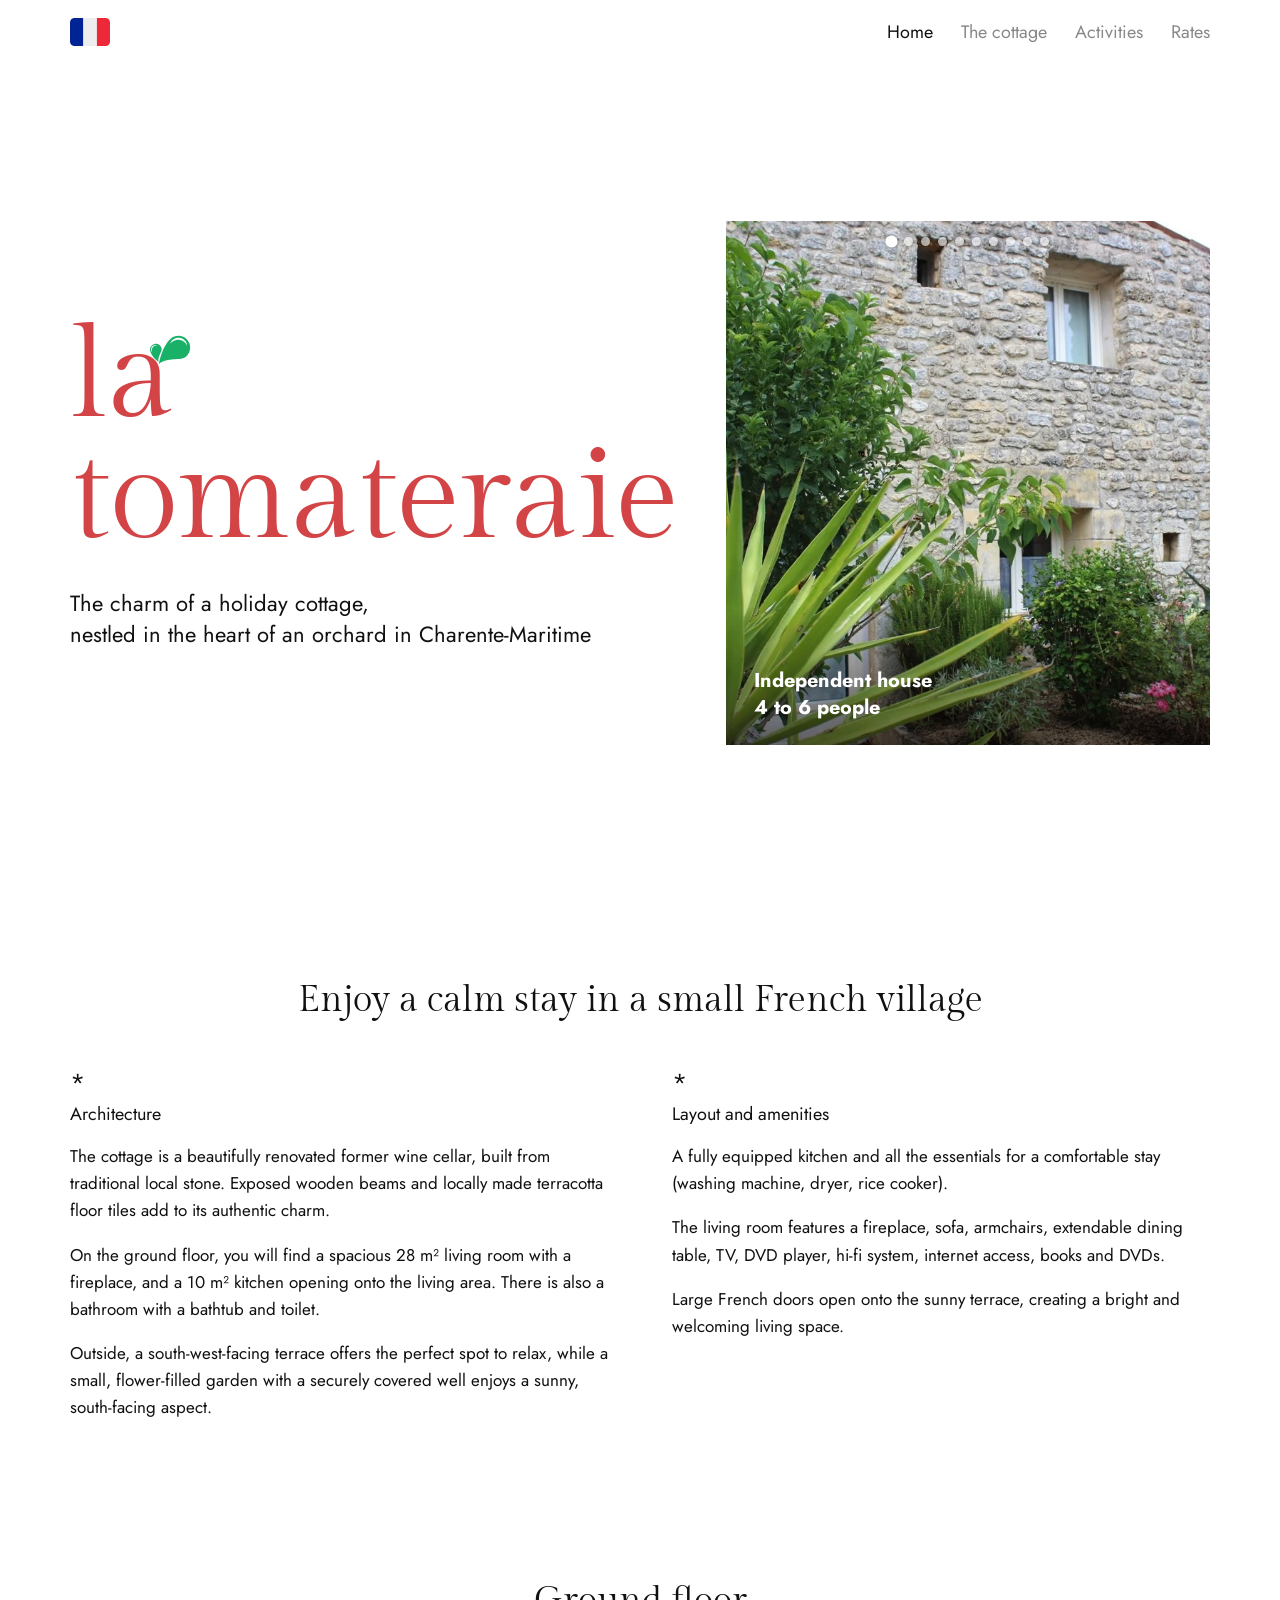
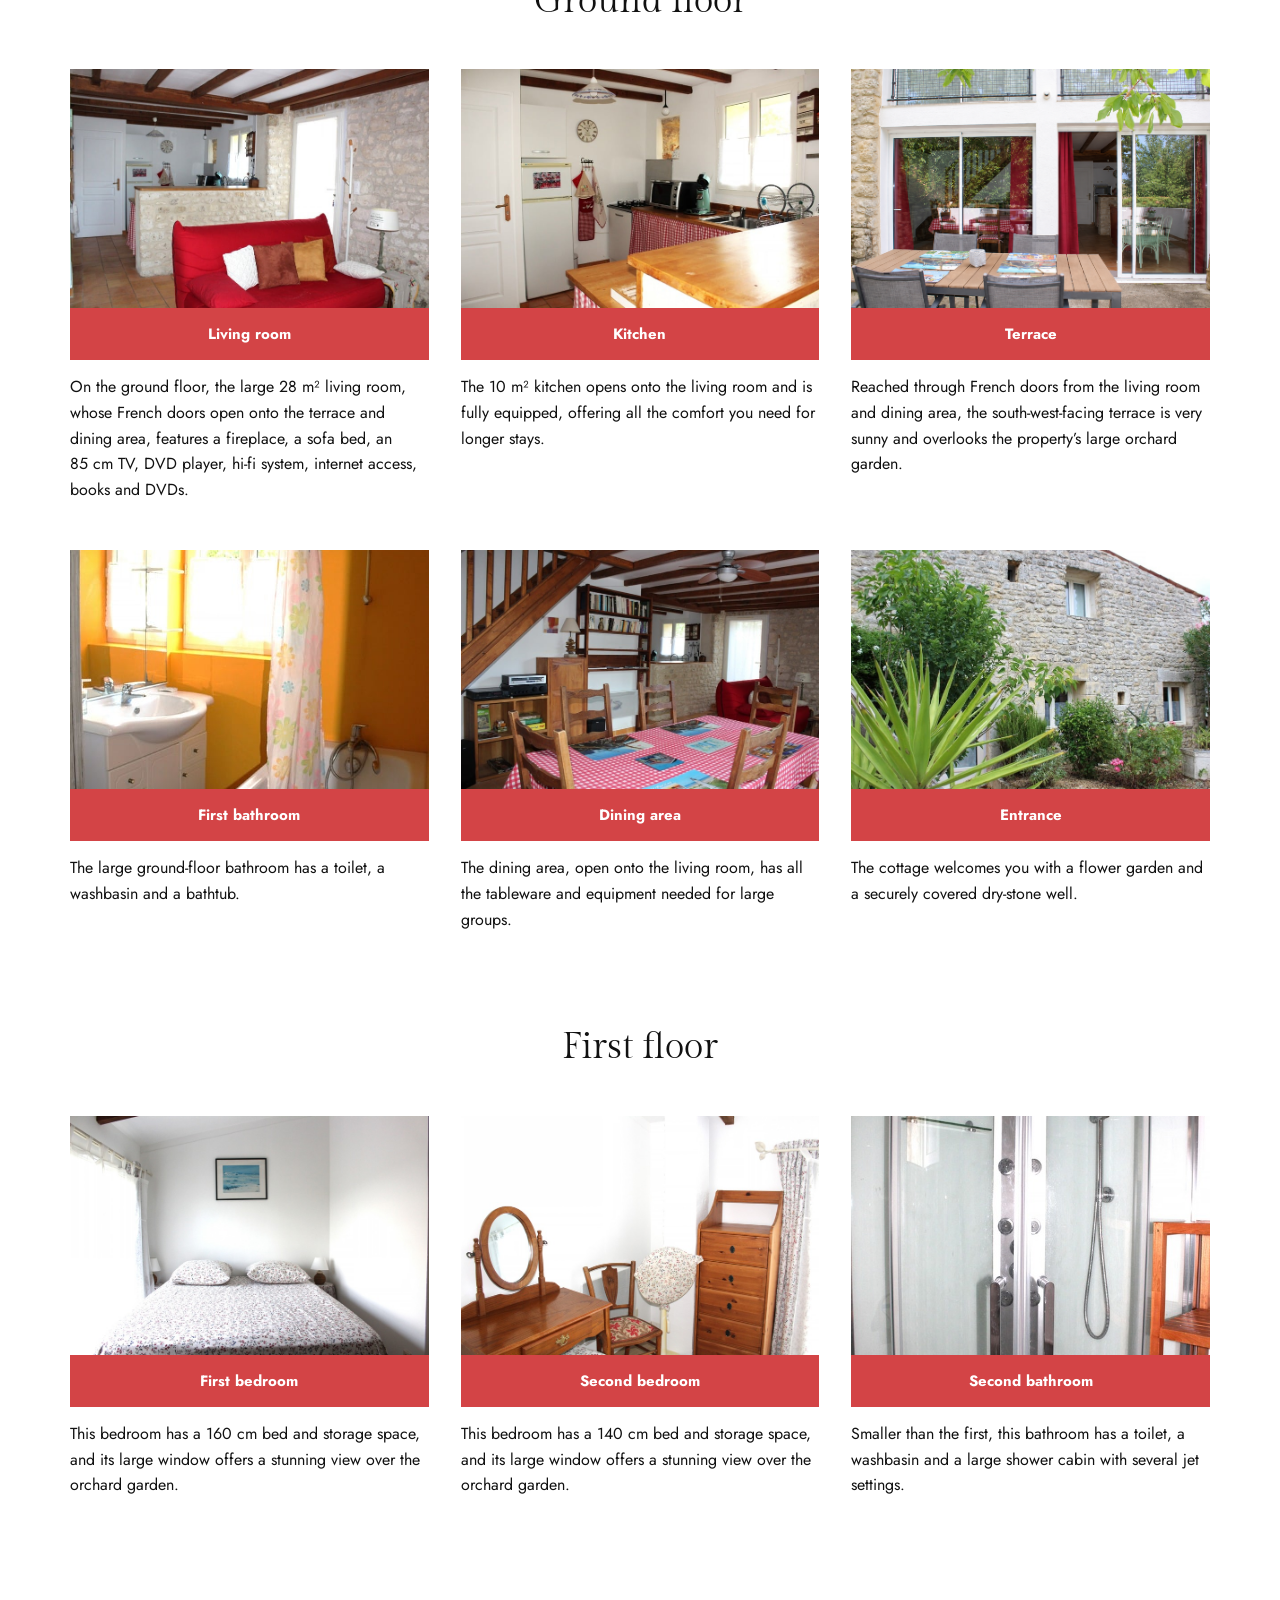
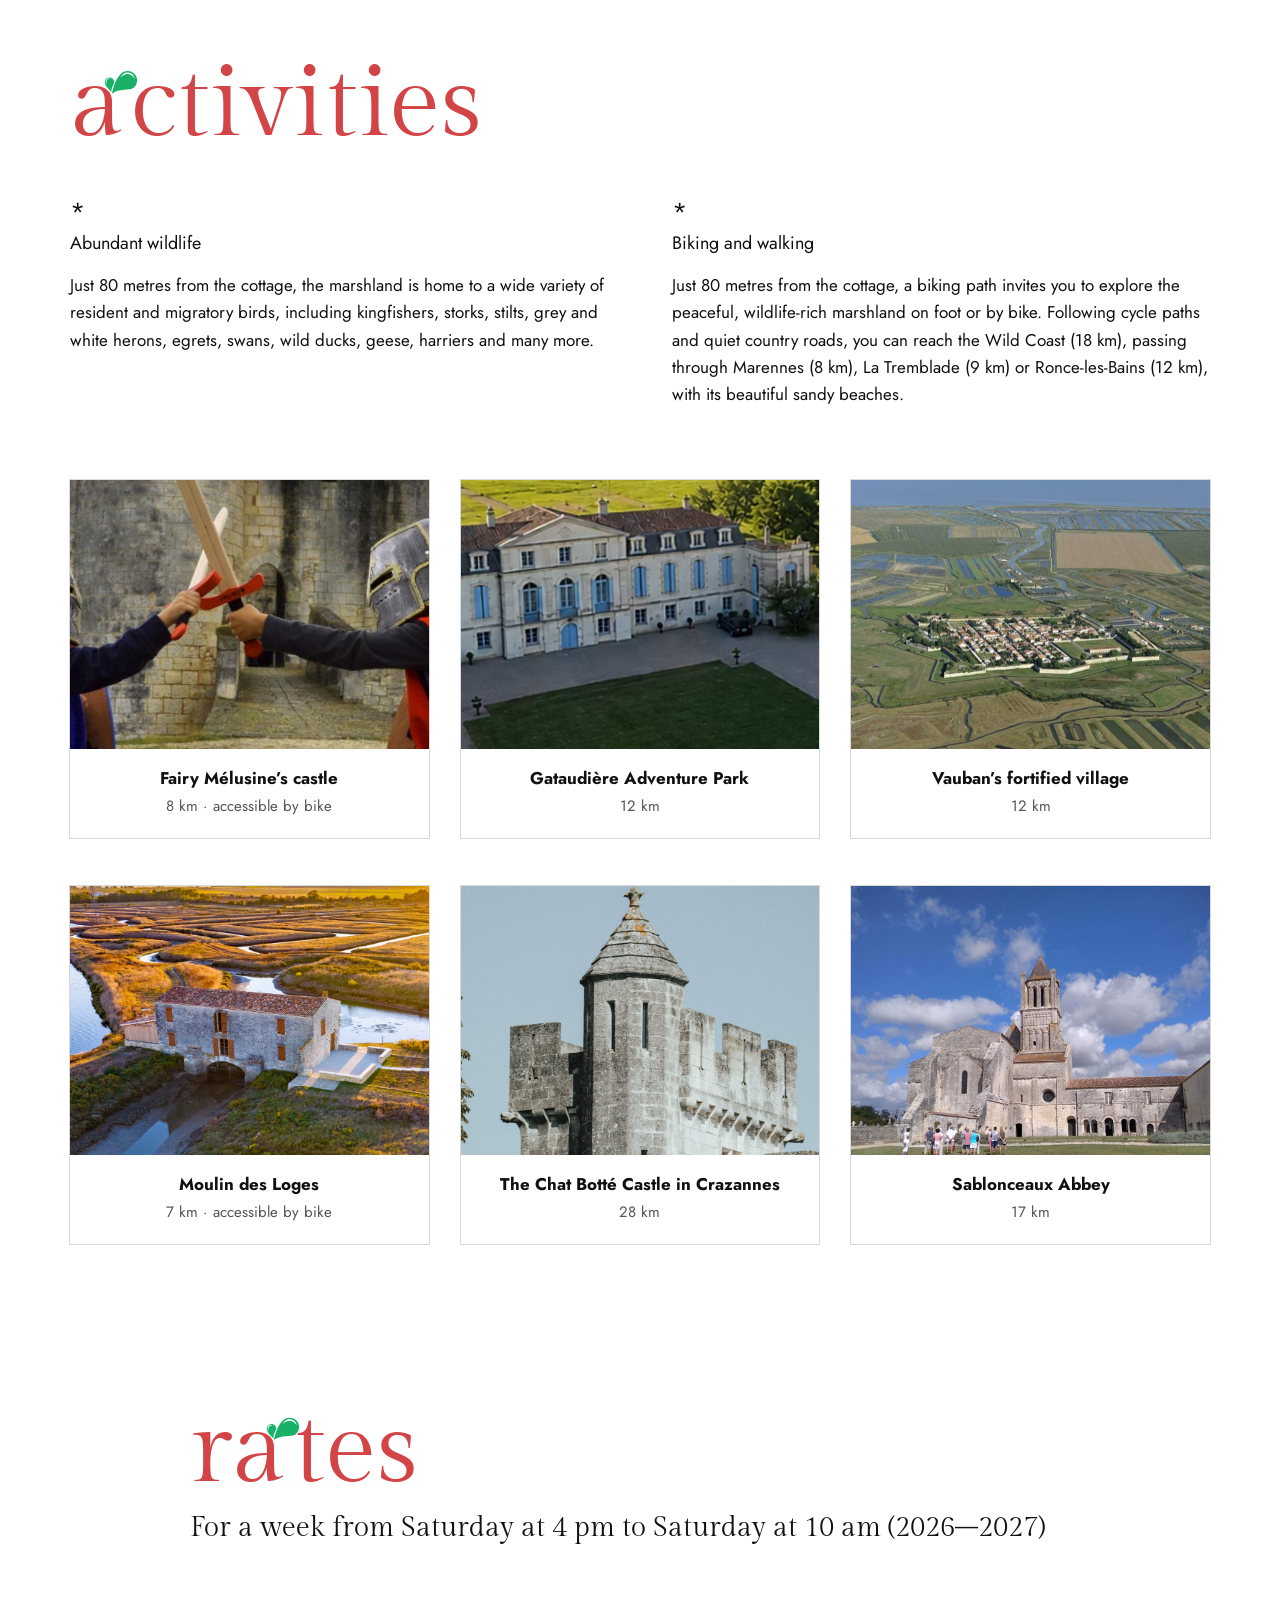
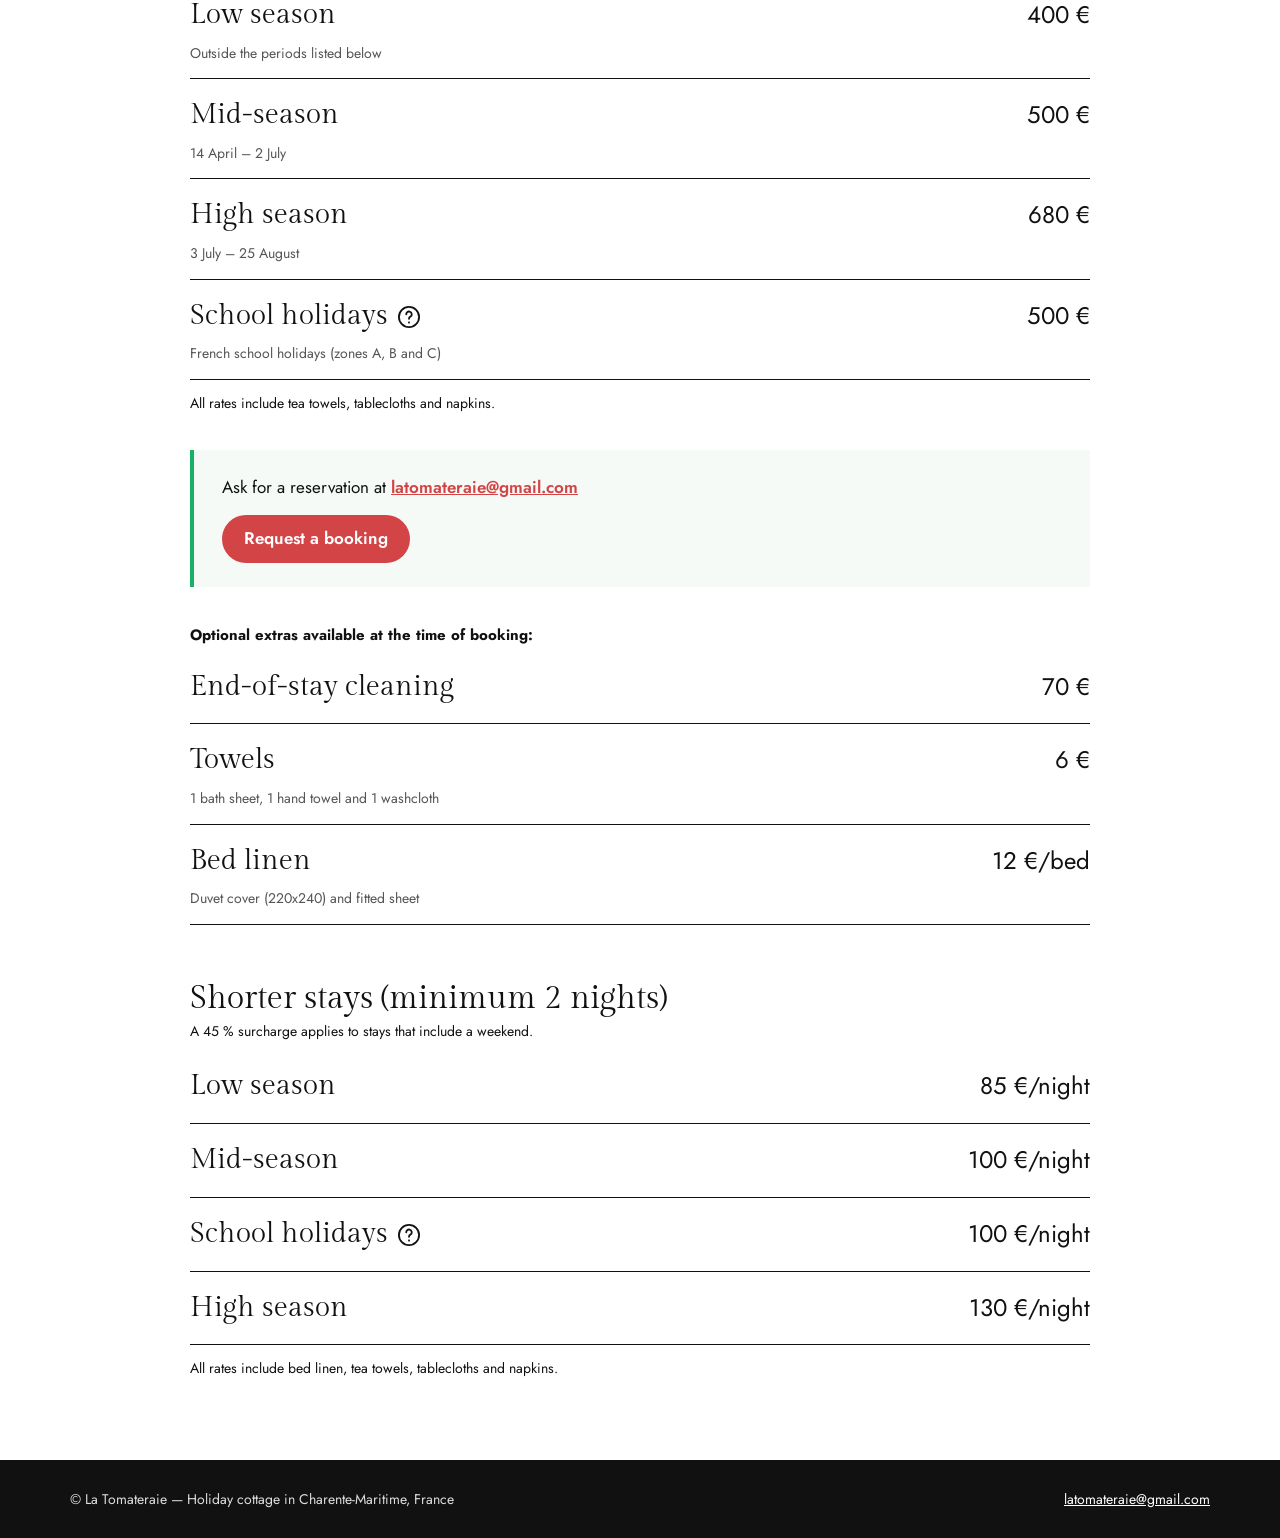
==== en/index.html @ 52722471 "first commit" ====
<!DOCTYPE html>
<html lang="en">
<head>
  <meta charset="utf-8">
  <meta name="viewport" content="width=device-width, initial-scale=1">
  <title>La Tomateraie — Holiday cottage in an orchard, Charente-Maritime</title>
  <meta name="description" content="La Tomateraie: an independent holiday cottage for 4 to 6 people, a renovated stone wine cellar in the heart of an orchard in Charente-Maritime, France.">
  <meta property="og:title" content="La Tomateraie — Holiday cottage in Charente-Maritime">
  <meta property="og:description" content="The charm of a holiday cottage, nestled in the heart of an orchard in Charente-Maritime. Independent house, 4 to 6 people.">
  <meta property="og:image" content="../assets/img/terrasse.png">
  <link rel="alternate" hreflang="fr" href="../index.html">
  <link rel="alternate" hreflang="en" href="index.html">
  <link rel="icon" href="../assets/img/logo-feuilles.svg" type="image/svg+xml">
  <link rel="preload" href="../assets/img/logo-feuilles.svg" as="image">
  <link rel="stylesheet" href="../assets/css/style.css">
</head>
<body>

<header class="entete" id="entete">
  <div class="conteneur">
    <a class="langue" href="../index.html" hreflang="fr" lang="fr" title="Version française">
      <img src="../assets/img/drapeau-fr.svg" alt="Français">
    </a>
    <nav class="nav" aria-label="Main navigation">
      <a href="#home" class="actif">Home</a>
      <a href="#cottage">The cottage</a>
      <a href="#activities">Activities</a>
      <a href="#rates">Rates</a>
    </nav>
  </div>
</header>

<main>
  <!-- ========== Home ========== -->
  <div class="conteneur heros" id="home">
    <div>
      <h1 class="logo">
        <span>l<span class="a-tomate">a<img class="feuilles" src="../assets/img/logo-feuilles.svg" alt=""></span></span>
        <span>tomateraie</span>
      </h1>
      <p class="accroche">The charm of a holiday cottage,<br>nestled in the heart of an orchard in Charente-Maritime</p>
    </div>
    <div class="heros-media diaporama" data-diaporama data-delai="3000" data-libelle="Photo" tabindex="0" role="region" aria-roledescription="carousel" aria-label="Slideshow of the cottage">
        <figure class="slide active"><img src="../assets/img/diaporama/01-facade.jpg" alt="The local-stone façade and its flower garden" width="720" height="780"></figure>
        <figure class="slide"><img src="../assets/img/diaporama/02-jardin.jpg" alt="Garden seating facing the orchard" width="720" height="780"></figure>
        <figure class="slide"><img src="../assets/img/diaporama/03-terrasse.png" alt="The terrace and its large French doors" width="720" height="780" loading="lazy"></figure>
        <figure class="slide"><img src="../assets/img/diaporama/04-salle-a-manger.jpg" alt="The dining room and wooden staircase" width="720" height="780" loading="lazy"></figure>
        <figure class="slide"><img src="../assets/img/diaporama/05-salon.jpg" alt="The living room with its red sofa, open onto the kitchen" width="720" height="780" loading="lazy"></figure>
        <figure class="slide"><img src="../assets/img/diaporama/06-cuisine.jpg" alt="View from the kitchen over the living room and garden" width="720" height="780" loading="lazy"></figure>
        <figure class="slide"><img src="../assets/img/diaporama/07-chambre-lit.jpg" alt="A bedroom with a double bed" width="720" height="780" loading="lazy"></figure>
        <figure class="slide"><img src="../assets/img/diaporama/08-chambre-coiffeuse.jpg" alt="A bedroom with an antique dressing table" width="720" height="780" loading="lazy"></figure>
        <figure class="slide"><img src="../assets/img/diaporama/09-douche.jpg" alt="The first-floor shower" width="720" height="780" loading="lazy"></figure>
        <figure class="slide"><img src="../assets/img/diaporama/10-salle-de-bain.jpg" alt="The bathroom with bathtub" width="720" height="780" loading="lazy"></figure>
      <button class="diapo-prec" type="button" aria-label="Previous photo">‹</button>
      <button class="diapo-suiv" type="button" aria-label="Next photo">›</button>
      <div class="diapo-points"></div>
      <p class="legende">Independent house<br>4 to 6 people</p>
    </div>
  </div>

  <!-- ========== Introduction ========== -->
  <section id="cottage">
    <div class="conteneur">
      <h2 class="titre-section">Enjoy a calm stay in a small French village</h2>
      <div class="presentation">
        <article>
          <h3>Architecture</h3>
          <p>The cottage is a beautifully renovated former wine cellar, built from traditional local stone. Exposed wooden beams and locally made terracotta floor tiles add to its authentic charm.</p>
          <p>On the ground floor, you will find a spacious 28&nbsp;m² living room with a fireplace, and a 10&nbsp;m² kitchen opening onto the living area. There is also a bathroom with a bathtub and toilet.</p>
          <p>Outside, a south-west-facing terrace offers the perfect spot to relax, while a small, flower-filled garden with a securely covered well enjoys a sunny, south-facing aspect.</p>
        </article>
        <article>
          <h3>Layout and amenities</h3>
          <p>A fully equipped kitchen and all the essentials for a comfortable stay (washing machine, dryer, rice cooker).</p>
          <p>The living room features a fireplace, sofa, armchairs, extendable dining table, TV, DVD player, hi-fi system, internet access, books and DVDs.</p>
          <p>Large French doors open onto the sunny terrace, creating a bright and welcoming living space.</p>
        </article>
      </div>
    </div>
  </section>

  <!-- ========== Rooms ========== -->
  <section id="rooms">
    <div class="conteneur">
      <div class="etage">
        <h2 class="titre-section">Ground floor</h2>
        <div class="grille">
          <article class="piece">
            <figure>
              <div class="photo"><img src="../assets/img/sejour.jpg" alt="The living room with a red sofa and fireplace" loading="lazy" width="799" height="538"></div>
              <figcaption>Living room</figcaption>
            </figure>
            <p>On the ground floor, the large 28&nbsp;m² living room, whose French doors open onto the terrace and dining area, features a fireplace, a sofa bed, an 85&nbsp;cm TV, DVD player, hi-fi system, internet access, books and DVDs.</p>
          </article>
          <article class="piece">
            <figure>
              <div class="photo"><img src="../assets/img/cuisine.jpg" alt="The fully equipped kitchen" loading="lazy" width="800" height="533"></div>
              <figcaption>Kitchen</figcaption>
            </figure>
            <p>The 10&nbsp;m² kitchen opens onto the living room and is fully equipped, offering all the comfort you need for longer stays.</p>
          </article>
          <article class="piece">
            <figure>
              <div class="photo"><img src="../assets/img/terrasse.png" alt="The sunny terrace with table and chairs" loading="lazy" width="799" height="535"></div>
              <figcaption>Terrace</figcaption>
            </figure>
            <p>Reached through French doors from the living room and dining area, the south-west-facing terrace is very sunny and overlooks the property’s large orchard garden.</p>
          </article>
          <article class="piece">
            <figure>
              <div class="photo"><img src="../assets/img/salle-de-bain-1.jpg" alt="The ground-floor bathroom" loading="lazy" width="533" height="800"></div>
              <figcaption>First bathroom</figcaption>
            </figure>
            <p>The large ground-floor bathroom has a toilet, a washbasin and a bathtub.</p>
          </article>
          <article class="piece">
            <figure>
              <div class="photo"><img src="../assets/img/espace-repas.jpg" alt="The dining area with a large table" loading="lazy" width="800" height="533"></div>
              <figcaption>Dining area</figcaption>
            </figure>
            <p>The dining area, open onto the living room, has all the tableware and equipment needed for large groups.</p>
          </article>
          <article class="piece">
            <figure>
              <div class="photo"><img src="../assets/img/entree.jpg" alt="The stone entrance of the cottage with a flower garden" loading="lazy" width="799" height="555"></div>
              <figcaption>Entrance</figcaption>
            </figure>
            <p>The cottage welcomes you with a flower garden and a securely covered dry-stone well.</p>
          </article>
        </div>
      </div>

      <div class="etage">
        <h2 class="titre-section">First floor</h2>
        <div class="grille">
          <article class="piece">
            <figure>
              <div class="photo"><img src="../assets/img/chambre-1.jpg" alt="The first bedroom with a double bed" loading="lazy" width="800" height="533"></div>
              <figcaption>First bedroom</figcaption>
            </figure>
            <p>This bedroom has a 160&nbsp;cm bed and storage space, and its large window offers a stunning view over the orchard garden.</p>
          </article>
          <article class="piece">
            <figure>
              <div class="photo"><img src="../assets/img/chambre-2.jpg" alt="The second bedroom with wooden furniture" loading="lazy" width="800" height="533"></div>
              <figcaption>Second bedroom</figcaption>
            </figure>
            <p>This bedroom has a 140&nbsp;cm bed and storage space, and its large window offers a stunning view over the orchard garden.</p>
          </article>
          <article class="piece">
            <figure>
              <div class="photo"><img src="../assets/img/salle-de-bain-2.jpg" alt="The first-floor shower room" loading="lazy" width="533" height="800"></div>
              <figcaption>Second bathroom</figcaption>
            </figure>
            <p>Smaller than the first, this bathroom has a toilet, a washbasin and a large shower cabin with several jet settings.</p>
          </article>
        </div>
      </div>
    </div>
  </section>

  <!-- ========== Activities ========== -->
  <section class="activites" id="activities">
    <div class="conteneur">
      <h2 class="grand-titre"><span class="a-tomate">a<img class="feuilles" src="../assets/img/logo-feuilles.svg" alt=""></span>ctivities</h2>
      <div class="presentation">
        <article>
          <h3>Abundant wildlife</h3>
          <p>Just 80 metres from the cottage, the marshland is home to a wide variety of resident and migratory birds, including kingfishers, storks, stilts, grey and white herons, egrets, swans, wild ducks, geese, harriers and many more.</p>
        </article>
        <article>
          <h3>Biking and walking</h3>
          <p>Just 80 metres from the cottage, a biking path invites you to explore the peaceful, wildlife-rich marshland on foot or by bike. Following cycle paths and quiet country roads, you can reach the Wild Coast (18&nbsp;km), passing through Marennes (8&nbsp;km), La Tremblade (9&nbsp;km) or Ronce-les-Bains (12&nbsp;km), with its beautiful sandy beaches.</p>
        </article>
      </div>
      <div class="grille cartes-activites">
        <a class="activite" href="https://www.chateausaintjeandangle.fr/" target="_blank" rel="noopener">
          <div class="photo"><img src="../assets/img/activites/melusine.jpg" alt="" loading="lazy"></div>
          <span class="activite-nom">Fairy Mélusine’s castle</span>
          <span class="activite-distance">8&nbsp;km · accessible by bike<span class="visually-hidden"> (opens in a new tab)</span></span>
        </a>
        <a class="activite" href="https://www.gataudiere.com/" target="_blank" rel="noopener">
          <div class="photo"><img src="../assets/img/activites/gataudiere.jpg" alt="" loading="lazy"></div>
          <span class="activite-nom">Gataudière Adventure Park</span>
          <span class="activite-distance">12&nbsp;km<span class="visually-hidden"> (opens in a new tab)</span></span>
        </a>
        <a class="activite" href="https://www.brouage.fr/" target="_blank" rel="noopener">
          <div class="photo"><img src="../assets/img/activites/brouage.jpg" alt="" loading="lazy"></div>
          <span class="activite-nom">Vauban’s fortified village</span>
          <span class="activite-distance">12&nbsp;km<span class="visually-hidden"> (opens in a new tab)</span></span>
        </a>
        <a class="activite" href="https://www.moulin-des-loges.com/" target="_blank" rel="noopener">
          <div class="photo"><img src="../assets/img/activites/moulin-des-loges.jpg" alt="" loading="lazy"></div>
          <span class="activite-nom">Moulin des Loges</span>
          <span class="activite-distance">7&nbsp;km · accessible by bike<span class="visually-hidden"> (opens in a new tab)</span></span>
        </a>
        <a class="activite" href="https://chateaucrazannes.fr/" target="_blank" rel="noopener">
          <div class="photo"><img src="../assets/img/activites/crazannes.jpg" alt="" loading="lazy"></div>
          <span class="activite-nom">The Chat Botté Castle in Crazannes</span>
          <span class="activite-distance">28&nbsp;km<span class="visually-hidden"> (opens in a new tab)</span></span>
        </a>
        <a class="activite" href="https://sablonceaux.chemin-neuf.fr/" target="_blank" rel="noopener">
          <div class="photo"><img src="../assets/img/activites/sablonceaux.jpg" alt="" loading="lazy"></div>
          <span class="activite-nom">Sablonceaux Abbey</span>
          <span class="activite-distance">17&nbsp;km<span class="visually-hidden"> (opens in a new tab)</span></span>
        </a>
      </div>
    </div>
  </section>

  <!-- ========== Rates ========== -->
  <section class="tarifs" id="rates">
    <div class="conteneur">
      <h2>r<span class="a-tomate">a<img class="feuilles" src="../assets/img/logo-feuilles.svg" alt=""></span>tes</h2>

      <div class="bloc-tarifs">
        <p class="sous-titre">For a week from Saturday at 4 pm to Saturday at 10 am (2026–2027)</p>
        <ul class="liste-prix">
          <li><span class="nom">Low season</span><span class="prix">400 €</span><span class="detail">Outside the periods listed below</span></li>
          <li><span class="nom">Mid-season</span><span class="prix">500 €</span><span class="detail">14 April – 2 July</span></li>
          <li><span class="nom">High season</span><span class="prix">680 €</span><span class="detail">3 July – 25 August</span></li>
          <li>
            <span class="nom">School holidays<a class="info" href="https://www.service-public.gouv.fr/particuliers/vosdroits/F31952" target="_blank" rel="noopener" title="French school holiday calendar" aria-label="French school holiday calendar"><svg viewBox="0 0 24 24" aria-hidden="true"><path d="M12 0a12 12 0 1 0 12 12A12 12 0 0 0 12 0Zm0 22a10 10 0 1 1 10-10 10 10 0 0 1-10 10Z"/><path d="M12.717 5.063A4 4 0 0 0 8 9a1 1 0 0 0 2 0 2 2 0 0 1 2.371-1.967 2.024 2.024 0 0 1 1.6 1.595 2 2 0 0 1-1 2.125A3.644 3.644 0 0 0 11 14a.965.965 0 0 0 1 .957 1.039 1.039 0 0 0 1-1.044 1.646 1.646 0 0 1 .93-1.408 4 4 0 0 0-1.213-7.442Z"/><path d="M12.02 17h-.01a1.005 1.005 0 1 0 .01 0Z"/></svg></a></span>
            <span class="prix">500 €</span><span class="detail">French school holidays (zones A, B and C)</span>
          </li>
        </ul>
        <p class="note">All rates include tea towels, tablecloths and napkins.</p>
      </div>

      <div class="reservation">
        <p>Ask for a reservation at <a href="mailto:latomateraie@gmail.com">latomateraie@gmail.com</a></p>
        <a class="bouton" href="mailto:latomateraie@gmail.com?subject=Booking%20request%20-%20La%20Tomateraie">Request a booking</a>
      </div>

      <div class="bloc-tarifs">
        <h4>Optional extras available at the time of booking:</h4>
        <ul class="liste-prix">
          <li><span class="nom">End-of-stay cleaning</span><span class="prix">70 €</span></li>
          <li><span class="nom">Towels</span><span class="prix">6 €</span><span class="detail">1 bath sheet, 1 hand towel and 1 washcloth</span></li>
          <li><span class="nom">Bed linen</span><span class="prix">12 €/bed</span><span class="detail">Duvet cover (220x240) and fitted sheet</span></li>
        </ul>
      </div>

      <div class="bloc-tarifs">
        <h3>Shorter stays (minimum 2 nights)</h3>
        <p class="intro">A 45&nbsp;% surcharge applies to stays that include a weekend.</p>
        <ul class="liste-prix">
          <li><span class="nom">Low season</span><span class="prix">85 €/night</span></li>
          <li><span class="nom">Mid-season</span><span class="prix">100 €/night</span></li>
          <li>
            <span class="nom">School holidays<a class="info" href="https://www.service-public.gouv.fr/particuliers/vosdroits/F31952" target="_blank" rel="noopener" title="French school holiday calendar" aria-label="French school holiday calendar"><svg viewBox="0 0 24 24" aria-hidden="true"><path d="M12 0a12 12 0 1 0 12 12A12 12 0 0 0 12 0Zm0 22a10 10 0 1 1 10-10 10 10 0 0 1-10 10Z"/><path d="M12.717 5.063A4 4 0 0 0 8 9a1 1 0 0 0 2 0 2 2 0 0 1 2.371-1.967 2.024 2.024 0 0 1 1.6 1.595 2 2 0 0 1-1 2.125A3.644 3.644 0 0 0 11 14a.965.965 0 0 0 1 .957 1.039 1.039 0 0 0 1-1.044 1.646 1.646 0 0 1 .93-1.408 4 4 0 0 0-1.213-7.442Z"/><path d="M12.02 17h-.01a1.005 1.005 0 1 0 .01 0Z"/></svg></a></span>
            <span class="prix">100 €/night</span>
          </li>
          <li><span class="nom">High season</span><span class="prix">130 €/night</span></li>
        </ul>
        <p class="note">All rates include bed linen, tea towels, tablecloths and napkins.</p>
      </div>
    </div>
  </section>
</main>

<footer class="pied">
  <div class="conteneur">
    <span>© La Tomateraie — Holiday cottage in Charente-Maritime, France</span>
    <a href="mailto:latomateraie@gmail.com">latomateraie@gmail.com</a>
  </div>
</footer>

<script src="../assets/js/site.js"></script>
</body>
</html>
---- assets/css/style.css ----
/* La Tomateraie — feuille de style */

/* ---------- Polices (intégrées ici pour être prêtes en même temps que la feuille de style) ---------- */
@font-face {
  font-family: "Gilda Display";
  src: url("[data-uri]") format("woff2");
  font-weight: 400; font-style: normal; font-display: block;
}
@font-face {
  font-family: "Jost";
  src: url("[data-uri]") format("woff2");
  font-weight: 100 900; font-style: normal; font-display: block;
}
/* Polices de secours ajustées aux mêmes dimensions : si la police du site
   arrive après le premier affichage, le texte ne bouge (presque) pas. */
@font-face {
  font-family: "Gilda Secours";
  src: local("Georgia");
  size-adjust: 100.69%; ascent-override: 88.39%; descent-override: 28.8%; line-gap-override: 0%;
}
@font-face {
  font-family: "Jost Secours";
  src: local("Arial"), local("Helvetica"), local("Liberation Sans");
  size-adjust: 95.83%; ascent-override: 111.66%; descent-override: 39.65%; line-gap-override: 0%;
}

:root {
  --rouge: #d34446;
  --rouge-fonce: #b8383a;
  --vert: #19b168;
  --texte: #111;
  --texte-doux: #555;
  --fond: #fff;
  --ligne: #d9d9d9;
  --serif: "Gilda Display", "Gilda Secours", Georgia, serif;
  --sans: "Jost", "Jost Secours", Arial, sans-serif;
  --largeur: 1140px;
}

*, *::before, *::after { box-sizing: border-box; }
html { scroll-behavior: smooth; scroll-padding-top: 70px; }
body {
  margin: 0;
  font-family: var(--sans);
  font-size: 17px;
  line-height: 1.6;
  color: var(--texte);
  background: var(--fond);
  -webkit-font-smoothing: antialiased;
}
img, video { max-width: 100%; display: block; }
a { color: inherit; }
h1, h2, h3 { font-family: var(--serif); font-weight: 400; margin: 0; line-height: 1.1; }

.conteneur { width: min(var(--largeur), 100% - 32px); margin-inline: auto; }

/* ---------- En-tête ---------- */
.entete {
  position: sticky; top: 0; z-index: 10;
  background: rgba(255,255,255,.92);
  backdrop-filter: blur(8px);
  border-bottom: 1px solid transparent;
  transition: border-color .2s;
}
.entete.defile { border-color: var(--ligne); }
.entete .conteneur {
  display: flex; align-items: center; justify-content: space-between;
  height: 64px;
}
.langue img { width: 40px; height: auto; border-radius: 3px; }
.nav { display: flex; gap: 28px; }
.nav a {
  text-decoration: none; font-size: 18px; color: #888;
  transition: color .2s;
}
.nav a:hover, .nav a.actif { color: var(--texte); }

/* ---------- Héros ---------- */
.heros {
  display: grid;
  grid-template-columns: 1fr 1fr;
  align-items: center;
  gap: 48px;
  min-height: calc(100vh - 64px);
  padding-block: 40px;
}
.logo {
  font-size: clamp(64px, 10vw, 132px);
  color: var(--rouge);
  letter-spacing: -.01em;
  line-height: .95;
}
.logo > span { display: block; width: fit-content; }
/* Le « a » devient une tomate : deux feuilles (une grande, une petite) posées dessus */
.a-tomate { position: relative; }
.a-tomate .feuilles {
  position: absolute; left: .33em; top: .23em;
  width: .36em; height: auto; max-width: none;
  pointer-events: none;
}
.accroche { font-size: clamp(18px, 1.8vw, 22px); margin: 28px 0 0; line-height: 1.4; }
.heros-media {
  position: relative; overflow: hidden;
  aspect-ratio: 12 / 13; max-height: 78vh; width: 100%;
  background: #eee;
}

/* Diaporama : fondu enchaîné + léger zoom lent */
.diaporama { outline: none; }
.diaporama .slide {
  position: absolute; inset: 0; margin: 0;
  opacity: 0; visibility: hidden;
  transition: opacity 1.2s ease, visibility 0s linear 1.2s;
}
.diaporama .slide.active {
  opacity: 1; visibility: visible;
  transition: opacity 1.2s ease, visibility 0s;
}
.diaporama .slide img {
  width: 100%; height: 100%; object-fit: cover;
  transform: scale(1);
  transition: transform 7s ease-out;
}
.diaporama .slide.active img { transform: scale(1.06); }

.diapo-prec, .diapo-suiv {
  position: absolute; top: 50%; z-index: 2;
  width: 44px; height: 44px; margin-top: -22px;
  border: 0; border-radius: 50%;
  background: rgba(255,255,255,.85); color: var(--texte);
  font-size: 22px; line-height: 1; cursor: pointer;
  opacity: 0; transition: opacity .25s, background .2s;
}
.diapo-prec { left: 14px; }
.diapo-suiv { right: 14px; }
.diaporama:hover .diapo-prec, .diaporama:hover .diapo-suiv,
.diapo-prec:focus-visible, .diapo-suiv:focus-visible { opacity: 1; }
.diapo-prec:hover, .diapo-suiv:hover { background: #fff; }
@media (hover: none) { .diapo-prec, .diapo-suiv { opacity: .8; } }

.diapo-points {
  position: absolute; top: 16px; left: 0; right: 0; z-index: 2;
  display: flex; justify-content: center; gap: 8px;
}
.diapo-points button {
  width: 9px; height: 9px; padding: 0; border: 0; border-radius: 50%;
  background: rgba(255,255,255,.6); cursor: pointer;
  box-shadow: 0 0 3px rgba(0,0,0,.35);
  transition: background .2s, transform .2s;
}
.diapo-points button[aria-current="true"] { background: #fff; transform: scale(1.35); }

.heros-media .legende {
  z-index: 1; margin: 0; pointer-events: none;
  position: absolute; left: 0; right: 0; bottom: 0;
  padding: 60px 28px 24px;
  color: #fff; font-weight: 700; font-size: 20px; line-height: 1.35;
  background: linear-gradient(transparent, rgba(0,0,0,.55));
}

/* ---------- Sections ---------- */
section { padding-block: 80px; }
.titre-section {
  text-align: center;
  font-size: clamp(26px, 3vw, 36px);
  margin-bottom: 48px;
}

.presentation { display: grid; grid-template-columns: 1fr 1fr; gap: 64px; }
.presentation h3 {
  font-family: var(--sans); font-size: 18px; font-weight: 400;
  margin-bottom: 18px;
}
.presentation h3::before { content: "*"; display: block; font-size: 26px; margin-bottom: 8px; }
.presentation p { margin: 0; }
.presentation p + p { margin-top: 1em; }

/* Cartes des pièces */
.etage + .etage { margin-top: 96px; }
.grille {
  display: grid;
  grid-template-columns: repeat(3, 1fr);
  gap: 48px 32px;
}
.piece figure { margin: 0; }
.piece .photo { aspect-ratio: 3 / 2; overflow: hidden; background: #eee; }
.piece img {
  width: 100%; height: 100%; object-fit: cover;
  transition: transform .5s ease;
}
.piece:hover img { transform: scale(1.04); }
.piece figcaption {
  background: var(--rouge); color: #fff;
  text-align: center; font-weight: 700; font-size: 15px;
  padding: 14px 10px;
}
.piece p { margin: 14px 0 0; font-size: 16px; }

/* ---------- Activités ---------- */
.activites .grand-titre { margin-bottom: 48px; }
.cartes-activites { margin-top: 72px; }
.activite {
  display: flex; flex-direction: column;
  text-decoration: none; color: inherit;
  background: #fff;
  box-shadow: 0 1px 0 var(--ligne), 0 0 0 1px var(--ligne);
  transition: box-shadow .25s, transform .25s;
}
.activite .photo { aspect-ratio: 4 / 3; overflow: hidden; background: #eee; }
.activite img { width: 100%; height: 100%; object-fit: cover; transition: transform .5s ease; }
.activite-nom {
  padding: 18px 20px 4px; text-align: center;
  font-weight: 700; font-size: 17px; line-height: 1.35;
}
.activite-distance { padding: 0 20px 20px; text-align: center; font-size: 15px; color: var(--texte-doux); }
.activite:hover, .activite:focus-visible {
  box-shadow: 0 10px 28px rgba(0,0,0,.12), 0 0 0 1px var(--ligne);
  transform: translateY(-2px); outline: none;
}
.activite:hover img, .activite:focus-visible img { transform: scale(1.04); }
.activite:focus-visible { box-shadow: 0 0 0 3px var(--rouge); }

.visually-hidden {
  position: absolute; width: 1px; height: 1px; padding: 0; margin: -1px;
  overflow: hidden; clip: rect(0 0 0 0); white-space: nowrap; border: 0;
}

/* ---------- Tarifs ---------- */
.tarifs { background: #fff; }
.tarifs .conteneur { max-width: 900px; }
/* Grand titre rouge (« tarifs », « activités ») avec les feuilles sur le « a » */
.tarifs h2, .grand-titre {
  font-size: clamp(64px, 8vw, 110px);
  color: var(--rouge);
  line-height: .9;
  position: relative; width: fit-content;
}
.tarifs h2 .a-tomate, .grand-titre .a-tomate { margin-right: .07em; }
/* La ligne des dates tient sur une seule ligne : sa taille suit la largeur
   disponible (le texte mesure ~30,5 fois sa taille de police). */
.sous-titre {
  font-family: var(--serif);
  font-size: clamp(16px, calc((100vw - 32px) / 31.5), 28px);
  margin: 10px 0 28px;
}
@media (min-width: 540px) { .sous-titre { white-space: nowrap; } }

.liste-prix { list-style: none; margin: 0; padding: 0; }
.liste-prix li {
  display: grid; grid-template-columns: 1fr auto; align-items: baseline; gap: 4px 24px;
  padding: 14px 0;
  border-bottom: 1px solid var(--texte);
}
.liste-prix .nom { font-family: var(--serif); font-size: clamp(20px, 2.4vw, 28px); }
.liste-prix .prix { font-size: clamp(18px, 2.2vw, 24px); white-space: nowrap; }
.liste-prix .detail { grid-column: 1 / -1; font-size: 14px; color: var(--texte-doux); }
.liste-prix a.info {
  display: inline-flex; vertical-align: middle; margin-left: 10px;
  width: 22px; height: 22px; color: var(--texte);
}
.liste-prix a.info svg { width: 100%; height: 100%; fill: currentColor; }

.note { font-size: 14px; margin: 12px 0 0; }
.reservation {
  margin: 36px 0;
  padding: 24px 28px;
  border-left: 4px solid var(--vert);
  background: #f6faf7;
}
.reservation p { margin: 0; }
.reservation a { color: var(--rouge); font-weight: 600; }
.bouton {
  display: inline-block; margin-top: 14px;
  padding: 10px 22px; border-radius: 999px;
  background: var(--rouge); color: #fff !important; text-decoration: none;
  font-weight: 600 !important;
  transition: background .2s;
}
.bouton:hover { background: var(--rouge-fonce); }

.bloc-tarifs + .bloc-tarifs { margin-top: 56px; }
.bloc-tarifs h3 { font-size: clamp(22px, 2.8vw, 32px); }
.bloc-tarifs > p.intro { font-size: 14px; margin: 4px 0 8px; }
.bloc-tarifs h4 { font-size: 15px; font-weight: 700; margin: 0 0 4px; }

/* ---------- Visionneuse plein écran ---------- */
.agrandissable { cursor: zoom-in; }
.piece img.agrandissable:focus-visible { outline: 3px solid var(--rouge); outline-offset: 3px; }
body.sans-defilement { overflow: hidden; }

.visionneuse {
  width: 100vw; height: 100vh; height: 100dvh;
  max-width: none; max-height: none;
  margin: 0; padding: 0; border: 0;
  background: rgba(10, 10, 10, .94);
  color: #fff;
}
.visionneuse::backdrop { background: rgba(0, 0, 0, .6); }
.visionneuse[open] { display: flex; animation: vis-entree .25s ease; }
@keyframes vis-entree { from { opacity: 0; } }
.visionneuse figure {
  margin: 0; flex: 1;
  display: flex; flex-direction: column; align-items: center; justify-content: center;
  padding: 56px 72px 16px;
  min-height: 0;
}
.visionneuse img {
  max-width: 100%; max-height: calc(100dvh - 120px);
  object-fit: contain;
  box-shadow: 0 10px 40px rgba(0,0,0,.5);
  user-select: none;
}
.visionneuse figcaption {
  display: flex; gap: 16px; align-items: baseline; justify-content: center;
  padding-top: 14px; font-size: 16px;
}
.vis-compteur { color: #aaa; font-size: 14px; }
.vis-fermer, .vis-prec, .vis-suiv {
  position: absolute; border: 0; cursor: pointer;
  background: rgba(255,255,255,.12); color: #fff;
  width: 48px; height: 48px; border-radius: 50%;
  font-size: 28px; line-height: 1;
  transition: background .2s;
}
.vis-fermer:hover, .vis-prec:hover, .vis-suiv:hover,
.vis-fermer:focus-visible, .vis-prec:focus-visible, .vis-suiv:focus-visible { background: rgba(255,255,255,.28); outline: none; }
.vis-fermer { top: 12px; right: 12px; }
.vis-prec, .vis-suiv { top: 50%; margin-top: -24px; }
.vis-prec { left: 12px; }
.vis-suiv { right: 12px; }
@media (max-width: 600px) {
  .visionneuse figure { padding: 64px 8px 12px; }
  .vis-prec, .vis-suiv { top: auto; bottom: 12px; margin: 0; }
  .visionneuse figcaption { padding-bottom: 56px; }
}

/* ---------- Pied de page ---------- */
.pied {
  background: #111; color: #ddd; font-size: 14px;
  padding: 28px 0;
}
.pied .conteneur { display: flex; flex-wrap: wrap; gap: 12px 32px; justify-content: space-between; }
.pied a { color: #fff; }

/* ---------- Responsive ---------- */
@media (max-width: 900px) {
  .heros { grid-template-columns: 1fr; min-height: 0; gap: 32px; }
  .heros-media { aspect-ratio: 4 / 5; max-height: none; }
  .presentation { grid-template-columns: 1fr; gap: 40px; }
  .grille { grid-template-columns: repeat(2, 1fr); gap: 40px 20px; }
}
@media (max-width: 600px) {
  body { font-size: 16px; }
  section { padding-block: 56px; }
  .nav { gap: 18px; }
  .nav a { font-size: 16px; }
  .grille { grid-template-columns: 1fr; }
}
@media (prefers-reduced-motion: reduce) {
  html { scroll-behavior: auto; }
  .piece img, .activite, .activite img, .diaporama .slide, .diaporama .slide img { transition: none; }
  .diaporama .slide.active img { transform: none; }
}
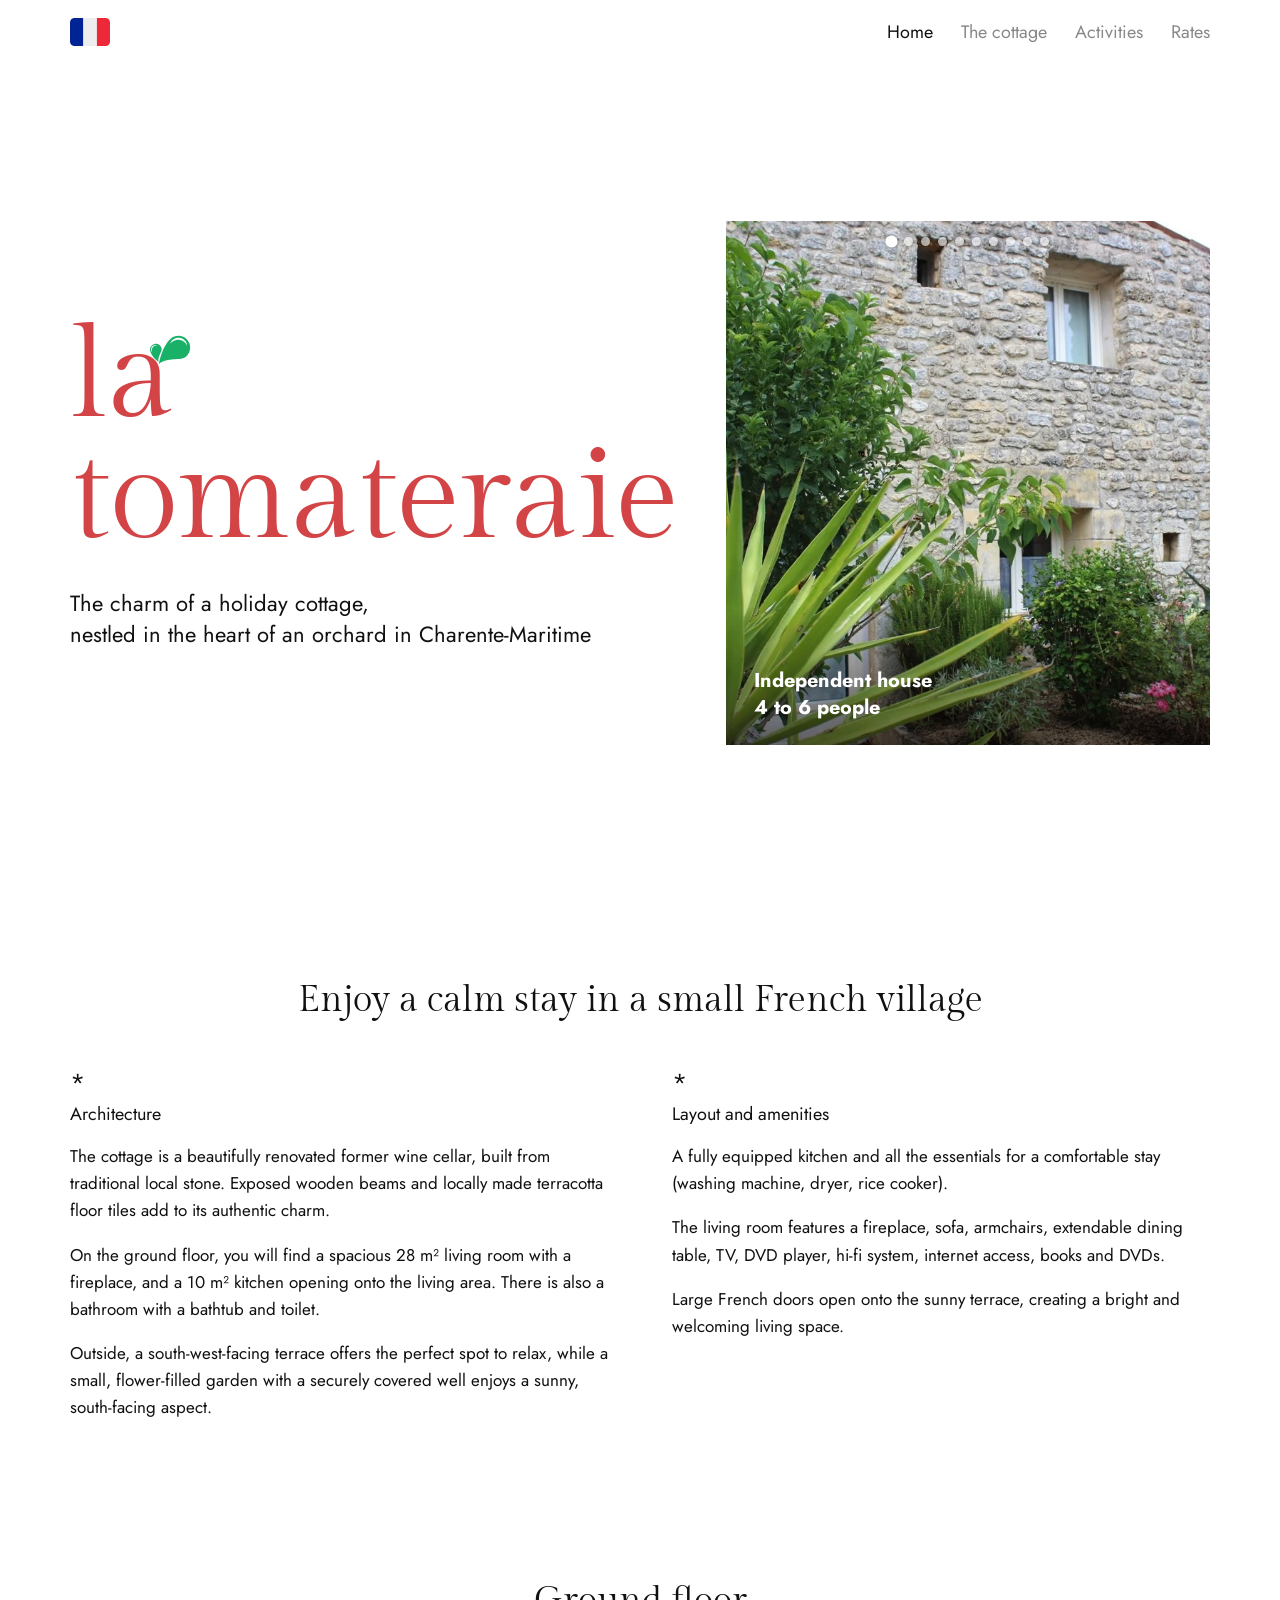
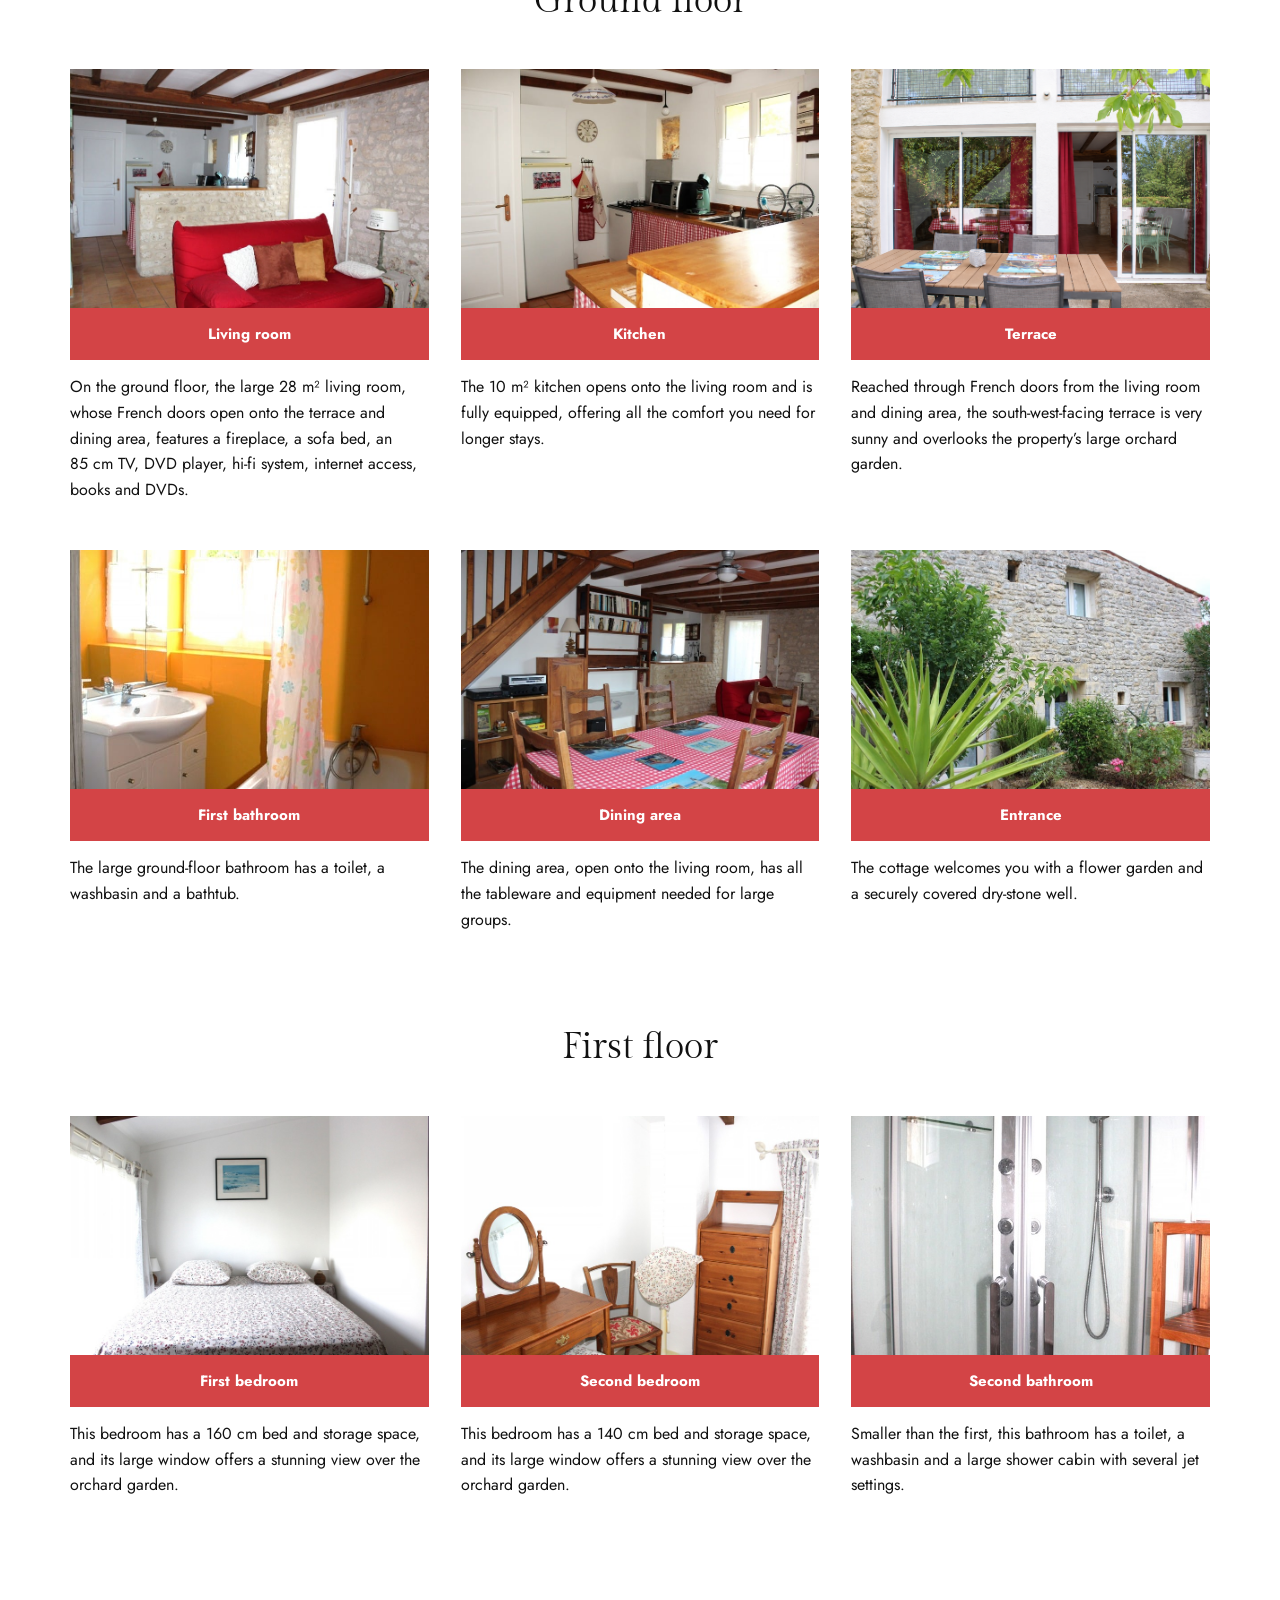
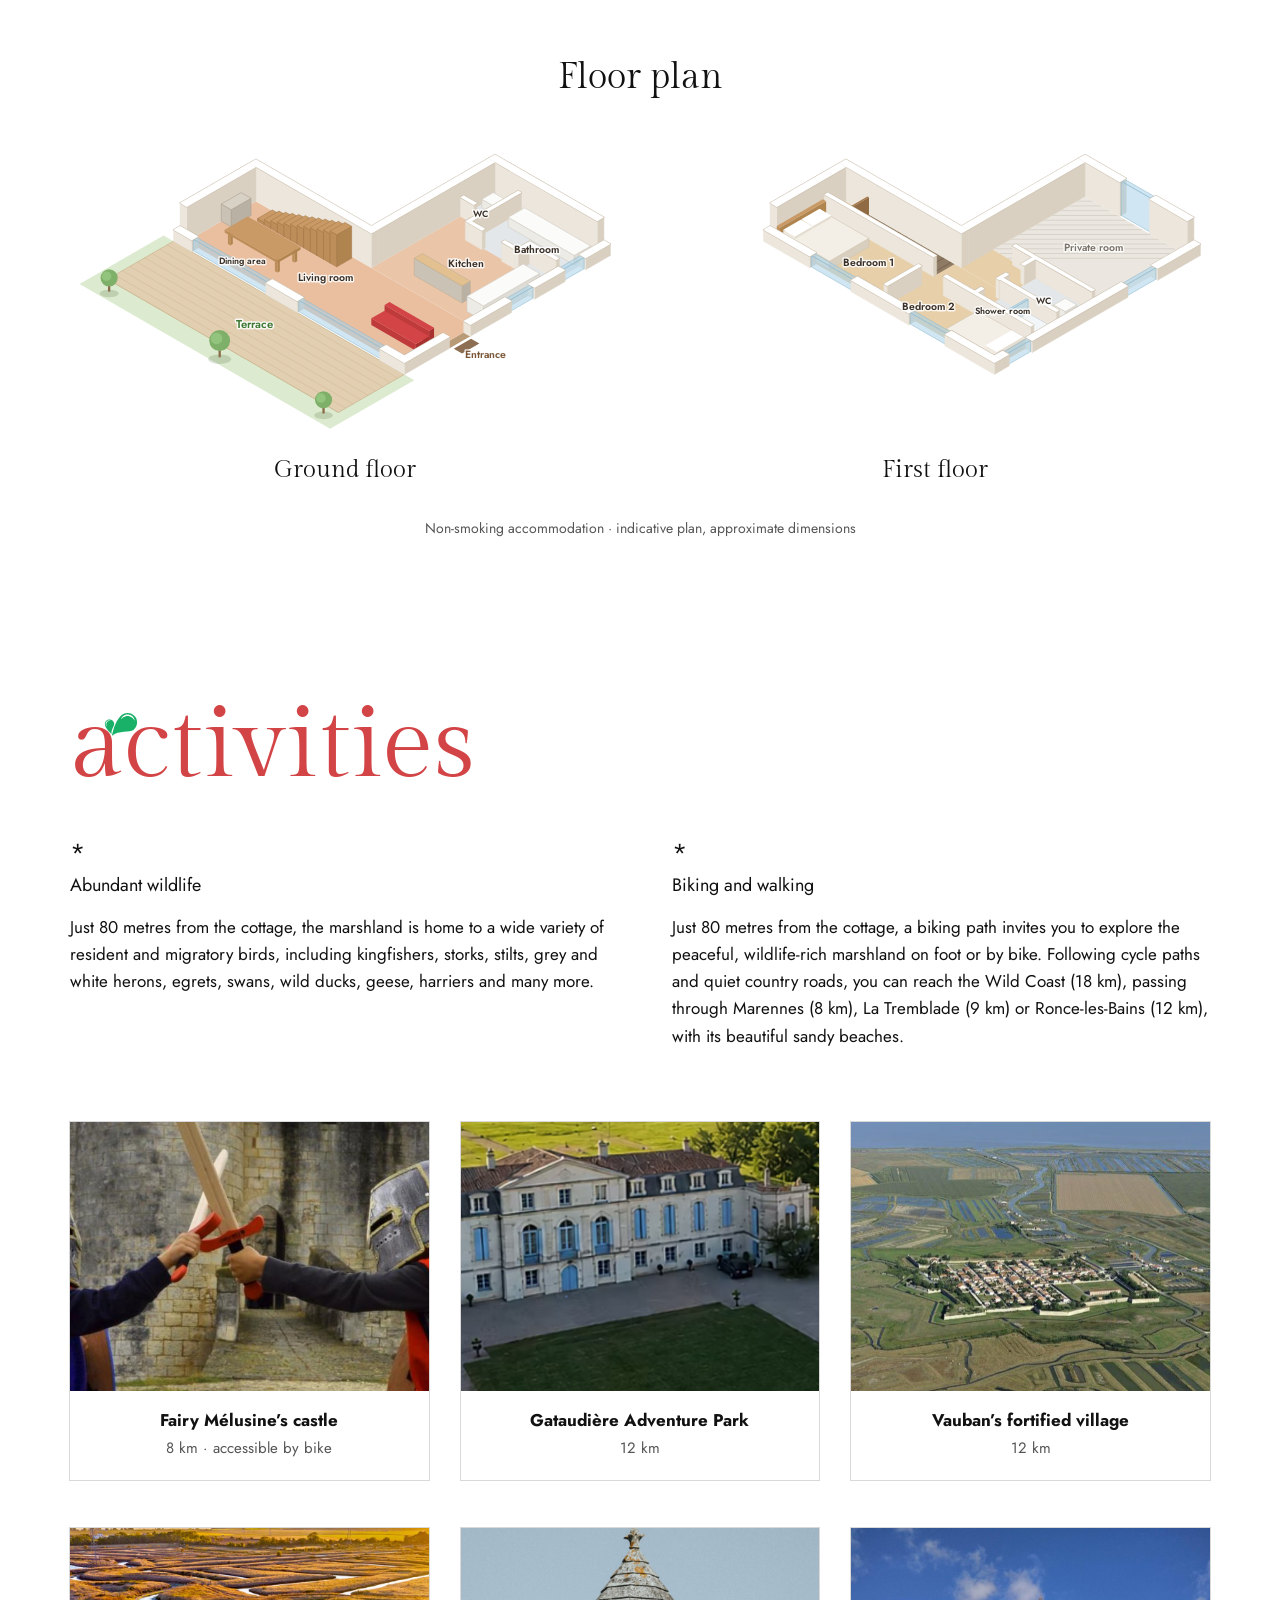
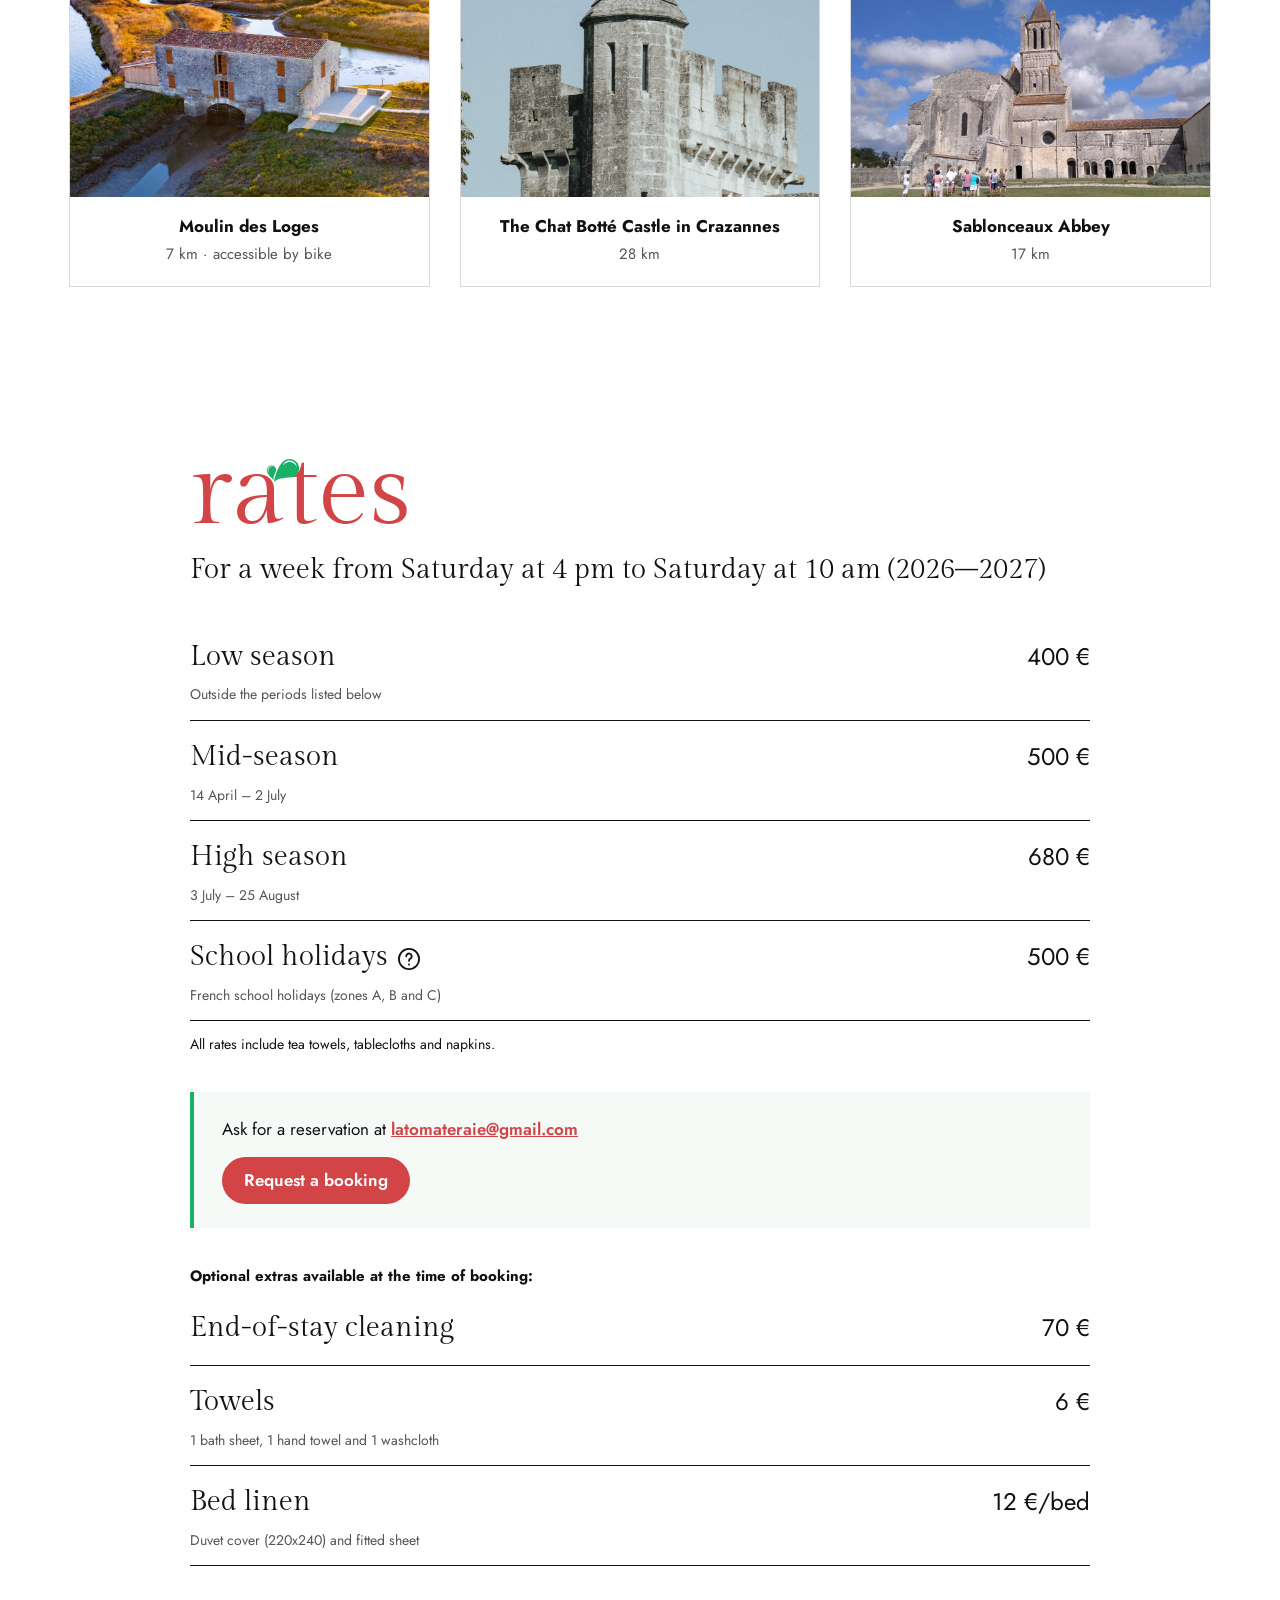
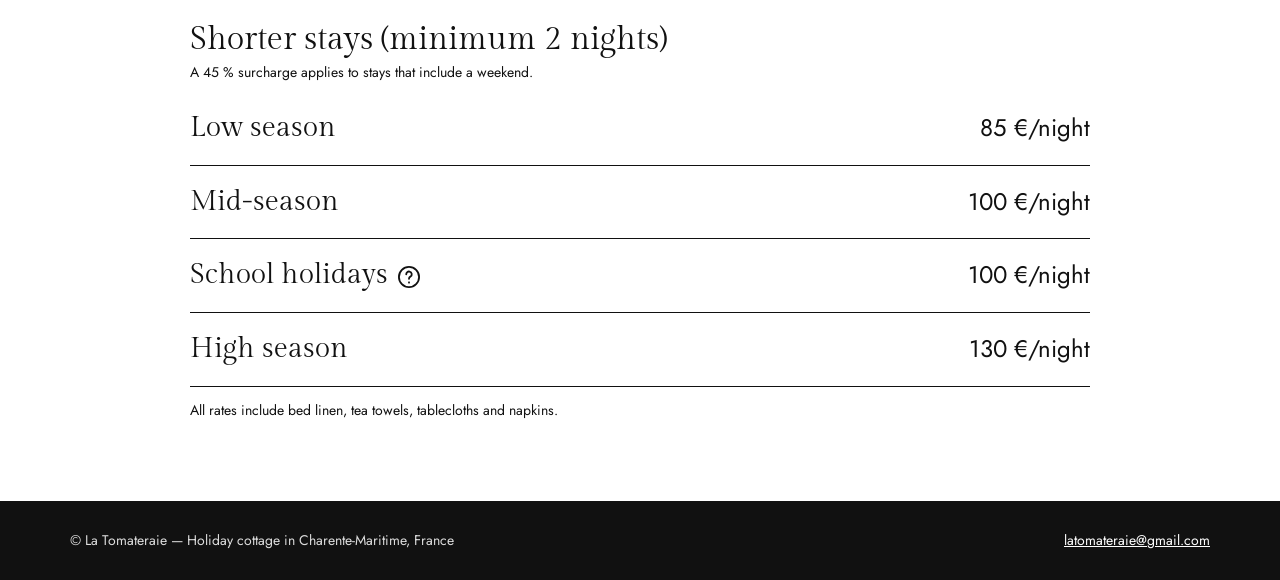
==== commit f99a47e7: "add plan" ====
--- a/en/index.html
+++ b/en/index.html
@@ -159,6 +159,42 @@
     </div>
   </section>
 
+  <!-- ========== Plan ========== -->
+  <section class="plan" id="plan">
+    <div class="conteneur">
+      <h2 class="titre-section">Floor plan</h2>
+      <div class="plans">
+        <figure class="plan-niveau">
+          <svg class="plan-svg" viewBox="-325.2 24 577.7 308" role="img" aria-labelledby="plan-rdc-en-titre">
+          <title id="plan-rdc-en-titre">Perspective view of the ground floor: living room with fireplace, staircase, dining area and sofa, open kitchen, bathroom with bathtub, WC, and terrace opening onto the garden.</title>
+          <defs></defs>
+          <polygon points="-226.9,119 36.4,271 -52,322 -315.2,170" fill="#dcebcf"/><polygon points="-216.5,125 26,265 -43.3,305 -285.8,165" fill="#e2cfb1" stroke="#c3a983" stroke-width=".6"/><line x1="-223.4" y1="129" x2="19.1" y2="269" stroke="#cdb48f" stroke-width=".5"/><line x1="-231.2" y1="133.5" x2="11.3" y2="273.5" stroke="#cdb48f" stroke-width=".5"/><line x1="-239" y1="138" x2="3.5" y2="278" stroke="#cdb48f" stroke-width=".5"/><line x1="-246.8" y1="142.5" x2="-4.3" y2="282.5" stroke="#cdb48f" stroke-width=".5"/><line x1="-254.6" y1="147" x2="-12.1" y2="287" stroke="#cdb48f" stroke-width=".5"/><line x1="-262.4" y1="151.5" x2="-19.9" y2="291.5" stroke="#cdb48f" stroke-width=".5"/><line x1="-270.2" y1="156" x2="-27.7" y2="296" stroke="#cdb48f" stroke-width=".5"/><line x1="-278" y1="160.5" x2="-35.5" y2="300.5" stroke="#cdb48f" stroke-width=".5"/><line x1="-285.8" y1="165" x2="-43.3" y2="305" stroke="#cdb48f" stroke-width=".5"/><polygon points="-129.9,83 98.7,215 26,257 -202.6,125" fill="#e9bfa0"/><polygon points="121.2,78 228.6,140 98.7,215 -8.7,153" fill="#ebc5a8"/><polygon points="149,94 228.6,140 174.9,171 95.3,125" fill="#e4e7ea"/><polygon points="121.2,78 147.2,93 112.6,113 86.6,98" fill="#e4e7ea"/><polygon points="88.3,221 95.3,225 73.6,237.5 66.7,233.5" fill="#b89a76"/><polygon points="96.1,227.5 104.8,232.5 86.6,243 77.9,238" fill="#8d6e52"/>
+          <polygon points="235.6,136 228.6,140 228.6,104 235.6,100" fill="#d9d0c2" stroke="#d9d0c2" stroke-width=".5"/><polygon points="114.3,74 228.6,140 228.6,104 114.3,38" fill="#ece6dc" stroke="#ece6dc" stroke-width=".5"/><polygon points="121.2,78 -1.7,149 -1.7,113 121.2,42" fill="#d9d0c2" stroke="#d9d0c2" stroke-width=".5"/><polygon points="-8.7,145 -1.7,149 -1.7,113 -8.7,109" fill="#ece6dc" stroke="#ece6dc" stroke-width=".5"/><polygon points="131.6,90 119.5,97 119.5,88 131.6,81" fill="#dedcd6" stroke="#cfcac0" stroke-width=".6" stroke-linejoin="round"/><polygon points="107.4,90 119.5,97 119.5,88 107.4,81" fill="#ecebe6" stroke="#cfcac0" stroke-width=".6" stroke-linejoin="round"/><polygon points="119.5,74 131.6,81 119.5,88 107.4,81" fill="#fbfbf9" stroke="#cfcac0" stroke-width=".6" stroke-linejoin="round"/><polygon points="102.2,105 98.7,107 98.7,87 102.2,85" fill="#d9d0c2" stroke="#d9d0c2" stroke-width=".5"/><polygon points="84.9,99 98.7,107 98.7,87 84.9,79" fill="#ece6dc" stroke="#ece6dc" stroke-width=".5"/><polygon points="149,94 93.5,126 93.5,106 149,74" fill="#d9d0c2" stroke="#d9d0c2" stroke-width=".5"/><polygon points="90.1,124 93.5,126 93.5,106 90.1,104" fill="#ece6dc" stroke="#ece6dc" stroke-width=".5"/><polygon points="221.7,140 204.4,150 204.4,140 221.7,130" fill="#dedcd6" stroke="#cfcac0" stroke-width=".6" stroke-linejoin="round"/><polygon points="135.1,110 204.4,150 204.4,140 135.1,100" fill="#ecebe6" stroke="#cfcac0" stroke-width=".6" stroke-linejoin="round"/><polygon points="152.4,90 221.7,130 204.4,140 135.1,100" fill="#fbfbf9" stroke="#cfcac0" stroke-width=".6" stroke-linejoin="round"/><polygon points="110.9,132 107.4,134 107.4,114 110.9,112" fill="#d9d0c2" stroke="#d9d0c2" stroke-width=".5"/><polygon points="93.5,126 107.4,134 107.4,114 93.5,106" fill="#ece6dc" stroke="#ece6dc" stroke-width=".5"/><polygon points="-1.7,149 -8.7,153 -8.7,117 -1.7,113" fill="#d9d0c2" stroke="#d9d0c2" stroke-width=".5"/><polygon points="-136.8,79 -8.7,153 -8.7,117 -136.8,43" fill="#ece6dc" stroke="#ece6dc" stroke-width=".5"/><polygon points="-129.9,83 -202.6,125 -202.6,89 -129.9,47" fill="#d9d0c2" stroke="#d9d0c2" stroke-width=".5"/><polygon points="-209.6,121 -202.6,125 -202.6,89 -209.6,85" fill="#ece6dc" stroke="#ece6dc" stroke-width=".5"/><polygon points="-135.1,98 -155.9,110 -155.9,92 -135.1,80" fill="#b9b1a3" stroke="#a99f8f" stroke-width=".6" stroke-linejoin="round"/><polygon points="-166.3,104 -155.9,110 -155.9,92 -166.3,86" fill="#c9c2b5" stroke="#a99f8f" stroke-width=".6" stroke-linejoin="round"/><polygon points="-145.5,74 -135.1,80 -155.9,92 -166.3,86" fill="#d8d2c6" stroke="#a99f8f" stroke-width=".6" stroke-linejoin="round"/><polygon points="-105.7,99 -121.2,108 -121.2,105.2 -105.7,96.2" fill="#b0844f" stroke="#a5794a" stroke-width=".6" stroke-linejoin="round"/><polygon points="-128.2,104 -121.2,108 -121.2,105.2 -128.2,101.2" fill="#bd8e5a" stroke="#a5794a" stroke-width=".6" stroke-linejoin="round"/><polygon points="-112.6,92.2 -105.7,96.2 -121.2,105.2 -128.2,101.2" fill="#c99a66" stroke="#a5794a" stroke-width=".6" stroke-linejoin="round"/><polygon points="-98.7,103 -114.3,112 -114.3,106.4 -98.7,97.4" fill="#b0844f" stroke="#a5794a" stroke-width=".6" stroke-linejoin="round"/><polygon points="-121.2,108 -114.3,112 -114.3,106.4 -121.2,102.4" fill="#bd8e5a" stroke="#a5794a" stroke-width=".6" stroke-linejoin="round"/><polygon points="-105.7,93.4 -98.7,97.4 -114.3,106.4 -121.2,102.4" fill="#c99a66" stroke="#a5794a" stroke-width=".6" stroke-linejoin="round"/><polygon points="-91.8,107 -107.4,116 -107.4,107.6 -91.8,98.6" fill="#b0844f" stroke="#a5794a" stroke-width=".6" stroke-linejoin="round"/><polygon points="-114.3,112 -107.4,116 -107.4,107.6 -114.3,103.6" fill="#bd8e5a" stroke="#a5794a" stroke-width=".6" stroke-linejoin="round"/><polygon points="-98.7,94.6 -91.8,98.6 -107.4,107.6 -114.3,103.6" fill="#c99a66" stroke="#a5794a" stroke-width=".6" stroke-linejoin="round"/><polygon points="-136,117.5 -138.6,119 -138.6,107 -136,105.5" fill="#b0844f"/><polygon points="-141.2,117.5 -138.6,119 -138.6,107 -141.2,105.5" fill="#bd8e5a"/><polygon points="-138.6,104 -136,105.5 -138.6,107 -141.2,105.5" fill="#b0844f"/><polygon points="-84.9,111 -100.5,120 -100.5,108.8 -84.9,99.8" fill="#b0844f" stroke="#a5794a" stroke-width=".6" stroke-linejoin="round"/><polygon points="-107.4,116 -100.5,120 -100.5,108.8 -107.4,104.8" fill="#bd8e5a" stroke="#a5794a" stroke-width=".6" stroke-linejoin="round"/><polygon points="-91.8,95.8 -84.9,99.8 -100.5,108.8 -107.4,104.8" fill="#c99a66" stroke="#a5794a" stroke-width=".6" stroke-linejoin="round"/><polygon points="-77.9,115 -93.5,124 -93.5,110 -77.9,101" fill="#b0844f" stroke="#a5794a" stroke-width=".6" stroke-linejoin="round"/><polygon points="-100.5,120 -93.5,124 -93.5,110 -100.5,106" fill="#bd8e5a" stroke="#a5794a" stroke-width=".6" stroke-linejoin="round"/><polygon points="-84.9,97 -77.9,101 -93.5,110 -100.5,106" fill="#c99a66" stroke="#a5794a" stroke-width=".6" stroke-linejoin="round"/><polygon points="-71,119 -86.6,128 -86.6,111.2 -71,102.2" fill="#b0844f" stroke="#a5794a" stroke-width=".6" stroke-linejoin="round"/><polygon points="-93.5,124 -86.6,128 -86.6,111.2 -93.5,107.2" fill="#bd8e5a" stroke="#a5794a" stroke-width=".6" stroke-linejoin="round"/><polygon points="-77.9,98.2 -71,102.2 -86.6,111.2 -93.5,107.2" fill="#c99a66" stroke="#a5794a" stroke-width=".6" stroke-linejoin="round"/><polygon points="-154.2,128 -156.8,129.5 -156.8,117.5 -154.2,116" fill="#b0844f"/><polygon points="-159.3,128 -156.8,129.5 -156.8,117.5 -159.3,116" fill="#bd8e5a"/><polygon points="-156.8,114.5 -154.2,116 -156.8,117.5 -159.3,116" fill="#b0844f"/><polygon points="-64.1,123 -79.7,132 -79.7,112.4 -64.1,103.4" fill="#b0844f" stroke="#a5794a" stroke-width=".6" stroke-linejoin="round"/><polygon points="-86.6,128 -79.7,132 -79.7,112.4 -86.6,108.4" fill="#bd8e5a" stroke="#a5794a" stroke-width=".6" stroke-linejoin="round"/><polygon points="-71,99.4 -64.1,103.4 -79.7,112.4 -86.6,108.4" fill="#c99a66" stroke="#a5794a" stroke-width=".6" stroke-linejoin="round"/><polygon points="-190.5,132 -197.5,136 -197.5,124 -190.5,120" fill="#d9d0c2" stroke="#d9d0c2" stroke-width=".5"/><polygon points="-216.5,125 -197.5,136 -197.5,124 -216.5,113" fill="#ece6dc" stroke="#ece6dc" stroke-width=".5"/><polygon points="-57.2,127 -72.7,136 -72.7,113.6 -57.2,104.6" fill="#b0844f" stroke="#a5794a" stroke-width=".6" stroke-linejoin="round"/><polygon points="-79.7,132 -72.7,136 -72.7,113.6 -79.7,109.6" fill="#bd8e5a" stroke="#a5794a" stroke-width=".6" stroke-linejoin="round"/><polygon points="-64.1,100.6 -57.2,104.6 -72.7,113.6 -79.7,109.6" fill="#c99a66" stroke="#a5794a" stroke-width=".6" stroke-linejoin="round"/><polygon points="-50.2,131 -65.8,140 -65.8,114.8 -50.2,105.8" fill="#b0844f" stroke="#a5794a" stroke-width=".6" stroke-linejoin="round"/><polygon points="-72.7,136 -65.8,140 -65.8,114.8 -72.7,110.8" fill="#bd8e5a" stroke="#a5794a" stroke-width=".6" stroke-linejoin="round"/><polygon points="-57.2,101.8 -50.2,105.8 -65.8,114.8 -72.7,110.8" fill="#c99a66" stroke="#a5794a" stroke-width=".6" stroke-linejoin="round"/><polygon points="-43.3,135 -58.9,144 -58.9,116 -43.3,107" fill="#b0844f" stroke="#a5794a" stroke-width=".6" stroke-linejoin="round"/><polygon points="-65.8,140 -58.9,144 -58.9,116 -65.8,112" fill="#bd8e5a" stroke="#a5794a" stroke-width=".6" stroke-linejoin="round"/><polygon points="-50.2,103 -43.3,107 -58.9,116 -65.8,112" fill="#c99a66" stroke="#a5794a" stroke-width=".6" stroke-linejoin="round"/><polygon points="-86.6,146 -89.2,147.5 -89.2,135.5 -86.6,134" fill="#b0844f"/><polygon points="-91.8,146 -89.2,147.5 -89.2,135.5 -91.8,134" fill="#bd8e5a"/><polygon points="-89.2,132.5 -86.6,134 -89.2,135.5 -91.8,134" fill="#b0844f"/><polygon points="-36.4,139 -52,148 -52,117.2 -36.4,108.2" fill="#b0844f" stroke="#a5794a" stroke-width=".6" stroke-linejoin="round"/><polygon points="-58.9,144 -52,148 -52,117.2 -58.9,113.2" fill="#bd8e5a" stroke="#a5794a" stroke-width=".6" stroke-linejoin="round"/><polygon points="-43.3,104.2 -36.4,108.2 -52,117.2 -58.9,113.2" fill="#c99a66" stroke="#a5794a" stroke-width=".6" stroke-linejoin="round"/><polygon points="-29.4,143 -45,152 -45,118.4 -29.4,109.4" fill="#b0844f" stroke="#a5794a" stroke-width=".6" stroke-linejoin="round"/><polygon points="-52,148 -45,152 -45,118.4 -52,114.4" fill="#bd8e5a" stroke="#a5794a" stroke-width=".6" stroke-linejoin="round"/><polygon points="-36.4,105.4 -29.4,109.4 -45,118.4 -52,114.4" fill="#c99a66" stroke="#a5794a" stroke-width=".6" stroke-linejoin="round"/><polygon points="145.5,152 142,154 142,134 145.5,132" fill="#d9d0c2" stroke="#d9d0c2" stroke-width=".5"/><polygon points="128.2,146 142,154 142,134 128.2,126" fill="#ece6dc" stroke="#ece6dc" stroke-width=".5"/><polygon points="242.5,140 216.5,155 216.5,143 242.5,128" fill="#d9d0c2" stroke="#d9d0c2" stroke-width=".5"/><polygon points="209.6,151 216.5,155 216.5,143 209.6,139" fill="#ece6dc" stroke="#ece6dc" stroke-width=".5"/><polygon points="161.1,147 145.5,156 145.5,136 161.1,127" fill="#d9d0c2" stroke="#d9d0c2" stroke-width=".5"/><polygon points="142,154 145.5,156 145.5,136 142,134" fill="#ece6dc" stroke="#ece6dc" stroke-width=".5"/><polygon points="-104.8,156.5 -107.4,158 -107.4,146 -104.8,144.5" fill="#b0844f"/><polygon points="-110,156.5 -107.4,158 -107.4,146 -110,144.5" fill="#bd8e5a"/><polygon points="-107.4,143 -104.8,144.5 -107.4,146 -110,144.5" fill="#b0844f"/><polygon points="-83.1,134 -107.4,148 -107.4,145 -83.1,131" fill="#b0844f"/><polygon points="-162.8,116 -107.4,148 -107.4,145 -162.8,113" fill="#bd8e5a"/><polygon points="-138.6,99 -83.1,131 -107.4,145 -162.8,113" fill="#c99a66"/><polygon points="188.8,163 185.3,165 185.3,145 188.8,143" fill="#d9d0c2" stroke="#d9d0c2" stroke-width=".5"/><polygon points="157.6,149 185.3,165 185.3,145 157.6,129" fill="#ece6dc" stroke="#ece6dc" stroke-width=".5"/><polygon points="214.8,154 193.1,166.5 193.1,154.5 214.8,142" fill="rgba(170,210,232,.55)" stroke="#8dbbd2" stroke-width=".6" stroke-linejoin="round"/><polygon points="189.7,164.5 193.1,166.5 193.1,154.5 189.7,152.5" fill="rgba(170,210,232,.55)" stroke="#8dbbd2" stroke-width=".6" stroke-linejoin="round"/><polygon points="211.3,140 214.8,142 193.1,154.5 189.7,152.5" fill="rgba(170,210,232,.55)" stroke="#8dbbd2" stroke-width=".6" stroke-linejoin="round"/><polygon points="-114.3,178 -117.8,180 -117.8,168 -114.3,166" fill="rgba(170,210,232,.55)" stroke="#8dbbd2" stroke-width=".6" stroke-linejoin="round"/><polygon points="-195.7,135 -117.8,180 -117.8,168 -195.7,123" fill="rgba(170,210,232,.55)" stroke="#8dbbd2" stroke-width=".6" stroke-linejoin="round"/><polygon points="-192.3,121 -114.3,166 -117.8,168 -195.7,123" fill="rgba(170,210,232,.55)" stroke="#8dbbd2" stroke-width=".6" stroke-linejoin="round"/><polygon points="95.3,185 86.6,190 86.6,172 95.3,167" fill="#b9b1a3" stroke="#bfae94" stroke-width=".6" stroke-linejoin="round"/><polygon points="36.4,161 86.6,190 86.6,172 36.4,143" fill="#c9c2b5" stroke="#bfae94" stroke-width=".6" stroke-linejoin="round"/><polygon points="45,138 95.3,167 86.6,172 36.4,143" fill="#e3c08f" stroke="#bfae94" stroke-width=".6" stroke-linejoin="round"/><polygon points="-79.7,196 -86.6,200 -86.6,188 -79.7,184" fill="#d9d0c2" stroke="#d9d0c2" stroke-width=".5"/><polygon points="-119.5,181 -86.6,200 -86.6,188 -119.5,169" fill="#ece6dc" stroke="#ece6dc" stroke-width=".5"/><polygon points="168,175 109.1,209 109.1,193 168,159" fill="#dedcd6" stroke="#cfcac0" stroke-width=".6" stroke-linejoin="round"/><polygon points="91.8,199 109.1,209 109.1,193 91.8,183" fill="#ecebe6" stroke="#cfcac0" stroke-width=".6" stroke-linejoin="round"/><polygon points="150.7,149 168,159 109.1,193 91.8,183" fill="#fbfbf9" stroke="#cfcac0" stroke-width=".6" stroke-linejoin="round"/><polygon points="194.9,167.5 162.8,186 162.8,174 194.9,155.5" fill="#d9d0c2" stroke="#d9d0c2" stroke-width=".5"/><polygon points="155.9,182 162.8,186 162.8,174 155.9,170" fill="#ece6dc" stroke="#ece6dc" stroke-width=".5"/><polygon points="161.1,185 136.8,199 136.8,187 161.1,173" fill="rgba(170,210,232,.55)" stroke="#8dbbd2" stroke-width=".6" stroke-linejoin="round"/><polygon points="133.4,197 136.8,199 136.8,187 133.4,185" fill="rgba(170,210,232,.55)" stroke="#8dbbd2" stroke-width=".6" stroke-linejoin="round"/><polygon points="157.6,171 161.1,173 136.8,187 133.4,185" fill="rgba(170,210,232,.55)" stroke="#8dbbd2" stroke-width=".6" stroke-linejoin="round"/><polygon points="138.6,200 95.3,225 95.3,213 138.6,188" fill="#d9d0c2" stroke="#d9d0c2" stroke-width=".5"/><polygon points="88.3,221 95.3,225 95.3,213 88.3,209" fill="#ece6dc" stroke="#ece6dc" stroke-width=".5"/><polygon points="57.2,229 52,232 52,219 57.2,216" fill="#a8302f"/><polygon points="5.2,205 52,232 52,219 5.2,192" fill="#bf3a3a"/><polygon points="10.4,189 57.2,216 52,219 5.2,192" fill="#d34446"/><polygon points="52,232 38.1,240 38.1,233 52,225" fill="#a8302f"/><polygon points="-8.7,213 38.1,240 38.1,233 -8.7,206" fill="#bf3a3a"/><polygon points="5.2,198 52,225 38.1,233 -8.7,206" fill="#d34446"/><polygon points="5.2,247 1.7,249 1.7,237 5.2,235" fill="rgba(170,210,232,.55)" stroke="#8dbbd2" stroke-width=".6" stroke-linejoin="round"/><polygon points="-84.9,199 1.7,249 1.7,237 -84.9,187" fill="rgba(170,210,232,.55)" stroke="#8dbbd2" stroke-width=".6" stroke-linejoin="round"/><polygon points="-81.4,185 5.2,235 1.7,237 -84.9,187" fill="rgba(170,210,232,.55)" stroke="#8dbbd2" stroke-width=".6" stroke-linejoin="round"/><polygon points="73.6,237.5 32.9,261 32.9,249 73.6,225.5" fill="#d9d0c2" stroke="#d9d0c2" stroke-width=".5"/><polygon points="26,257 32.9,261 32.9,249 26,245" fill="#ece6dc" stroke="#ece6dc" stroke-width=".5"/><polygon points="32.9,261 26,265 26,253 32.9,249" fill="#d9d0c2" stroke="#d9d0c2" stroke-width=".5"/><polygon points="0,250 26,265 26,253 0,238" fill="#ece6dc" stroke="#ece6dc" stroke-width=".5"/>
+          <g fill="#ffffff" stroke="#bcae98" stroke-width="1.3" stroke-linejoin="round"><polygon points="121.2,34 235.6,100 228.6,104 114.3,38"/><polygon points="114.3,38 121.2,42 -1.7,113 -8.7,109"/><polygon points="88.3,77 102.2,85 98.7,87 84.9,79"/><polygon points="145.5,72 149,74 93.5,106 90.1,104"/><polygon points="97,104 110.9,112 107.4,114 93.5,106"/><polygon points="-129.9,39 -1.7,113 -8.7,117 -136.8,43"/><polygon points="-136.8,43 -129.9,47 -202.6,89 -209.6,85"/><polygon points="-209.6,109 -190.5,120 -197.5,124 -216.5,113"/><polygon points="131.6,124 145.5,132 142,134 128.2,126"/><polygon points="235.6,124 242.5,128 216.5,143 209.6,139"/><polygon points="157.6,125 161.1,127 145.5,136 142,134"/><polygon points="161.1,127 188.8,143 185.3,145 157.6,129"/><polygon points="-112.6,165 -79.7,184 -86.6,188 -119.5,169"/><polygon points="187.9,151.5 194.9,155.5 162.8,174 155.9,170"/><polygon points="131.6,184 138.6,188 95.3,213 88.3,209"/><polygon points="66.7,221.5 73.6,225.5 32.9,249 26,245"/><polygon points="6.9,234 32.9,249 26,253 0,238"/></g>
+          <g fill="#ffffff" stroke="#ffffff" stroke-width=".5"><polygon points="121.2,34 235.6,100 228.6,104 114.3,38"/><polygon points="114.3,38 121.2,42 -1.7,113 -8.7,109"/><polygon points="88.3,77 102.2,85 98.7,87 84.9,79"/><polygon points="145.5,72 149,74 93.5,106 90.1,104"/><polygon points="97,104 110.9,112 107.4,114 93.5,106"/><polygon points="-129.9,39 -1.7,113 -8.7,117 -136.8,43"/><polygon points="-136.8,43 -129.9,47 -202.6,89 -209.6,85"/><polygon points="-209.6,109 -190.5,120 -197.5,124 -216.5,113"/><polygon points="131.6,124 145.5,132 142,134 128.2,126"/><polygon points="235.6,124 242.5,128 216.5,143 209.6,139"/><polygon points="157.6,125 161.1,127 145.5,136 142,134"/><polygon points="161.1,127 188.8,143 185.3,145 157.6,129"/><polygon points="-112.6,165 -79.7,184 -86.6,188 -119.5,169"/><polygon points="187.9,151.5 194.9,155.5 162.8,174 155.9,170"/><polygon points="131.6,184 138.6,188 95.3,213 88.3,209"/><polygon points="66.7,221.5 73.6,225.5 32.9,249 26,245"/><polygon points="6.9,234 32.9,249 26,253 0,238"/></g>
+          <ellipse cx="-284.1" cy="180" rx="9.9" ry="4.05" fill="rgba(60,90,40,.18)"/><line x1="-284.1" y1="178" x2="-284.1" y2="168.1" stroke="#8a6a48" stroke-width="2.4"/><circle cx="-284.1" cy="163.6" r="9" fill="#7fb069"/><circle cx="-286.8" cy="161.8" r="4.95" fill="#93c47d"/><ellipse cx="-168" cy="249" rx="12.100000000000001" ry="4.95" fill="rgba(60,90,40,.18)"/><line x1="-168" y1="247" x2="-168" y2="234.9" stroke="#8a6a48" stroke-width="2.4"/><circle cx="-168" cy="229.4" r="11" fill="#7fb069"/><circle cx="-171.3" cy="227.2" r="6.050000000000001" fill="#93c47d"/><ellipse cx="-58.9" cy="308" rx="9.9" ry="4.05" fill="rgba(60,90,40,.18)"/><line x1="-58.9" y1="306" x2="-58.9" y2="296.1" stroke="#8a6a48" stroke-width="2.4"/><circle cx="-58.9" cy="291.6" r="9" fill="#7fb069"/><circle cx="-61.6" cy="289.8" r="4.95" fill="#93c47d"/>
+          <text x="-57.2" y="167" class="plan-etiquette " text-anchor="middle"><tspan x="-57.2" dy="0">Living room</tspan></text><text x="90.9" y="152.5" class="plan-etiquette " text-anchor="middle"><tspan x="90.9" dy="0">Kitchen</tspan></text><text x="164.5" y="137" class="plan-etiquette " text-anchor="middle"><tspan x="164.5" dy="0">Bathroom</tspan></text><text x="106.5" y="99.5" class="plan-etiquette petit" text-anchor="middle"><tspan x="106.5" dy="0">WC</tspan></text><text x="-143.8" y="149" class="plan-etiquette petit" text-anchor="middle"><tspan x="-143.8" dy="0">Dining area</tspan></text><text x="-131.6" y="216" class="plan-etiquette vert" text-anchor="middle"><tspan x="-131.6" dy="0">Terrace</tspan></text><text x="111.7" y="247.5" class="plan-etiquette entree" text-anchor="middle"><tspan x="111.7" dy="0">Entrance</tspan></text>
+        </svg>
+          <figcaption>Ground floor</figcaption>
+        </figure>
+        <figure class="plan-niveau">
+          <svg class="plan-svg" viewBox="-325.2 24 577.7 308" role="img" aria-labelledby="plan-etage-en-titre">
+          <title id="plan-etage-en-titre">Perspective view of the first floor: bedroom 1 with a 160 cm bed, bedroom 2 with a 140 cm bed, WC, shower room, and a private room.</title>
+          <defs><clipPath id="clipGrenier"><polygon points="121.2,78 228.6,140 131.6,196 24.2,134"/></clipPath></defs>
+          <polygon points="121.2,78 228.6,140 131.6,196 24.2,134" fill="#ebe7e0"/><g clip-path="url(#clipGrenier)"><line x1="121.2" y1="78" x2="121.2" y2="78" stroke="#c9c3b8" stroke-width=".6"/><line x1="129.9" y1="83" x2="112.6" y2="83" stroke="#c9c3b8" stroke-width=".6"/><line x1="138.6" y1="88" x2="103.9" y2="88" stroke="#c9c3b8" stroke-width=".6"/><line x1="147.2" y1="93" x2="95.3" y2="93" stroke="#c9c3b8" stroke-width=".6"/><line x1="155.9" y1="98" x2="86.6" y2="98" stroke="#c9c3b8" stroke-width=".6"/><line x1="164.5" y1="103" x2="77.9" y2="103" stroke="#c9c3b8" stroke-width=".6"/><line x1="173.2" y1="108" x2="69.3" y2="108" stroke="#c9c3b8" stroke-width=".6"/><line x1="181.9" y1="113" x2="60.6" y2="113" stroke="#c9c3b8" stroke-width=".6"/><line x1="190.5" y1="118" x2="52" y2="118" stroke="#c9c3b8" stroke-width=".6"/><line x1="199.2" y1="123" x2="43.3" y2="123" stroke="#c9c3b8" stroke-width=".6"/><line x1="207.8" y1="128" x2="34.6" y2="128" stroke="#c9c3b8" stroke-width=".6"/><line x1="216.5" y1="133" x2="26" y2="133" stroke="#c9c3b8" stroke-width=".6"/><line x1="225.2" y1="138" x2="17.3" y2="138" stroke="#c9c3b8" stroke-width=".6"/><line x1="233.8" y1="143" x2="8.7" y2="143" stroke="#c9c3b8" stroke-width=".6"/></g><polygon points="-129.9,83 98.7,215 26,257 -202.6,125" fill="#e6cfa9"/><polygon points="19.1,131 131.6,196 98.7,215 -13.9,150" fill="#e6cfa9"/><polygon points="69.3,164 128.2,198 67.5,233 8.7,199" fill="#e4e7ea"/><polygon points="-105.7,97 -15.6,149 -34.6,160 -124.7,108" fill="#8f7a63"/><line x1="-97" y1="102" x2="-116" y2="113" stroke="#6f5e4b" stroke-width=".8"/><line x1="-89.2" y1="106.5" x2="-108.3" y2="117.5" stroke="#6f5e4b" stroke-width=".8"/><line x1="-81.4" y1="111" x2="-100.5" y2="122" stroke="#6f5e4b" stroke-width=".8"/><line x1="-73.6" y1="115.5" x2="-92.7" y2="126.5" stroke="#6f5e4b" stroke-width=".8"/><line x1="-65.8" y1="120" x2="-84.9" y2="131" stroke="#6f5e4b" stroke-width=".8"/><line x1="-58" y1="124.5" x2="-77.1" y2="135.5" stroke="#6f5e4b" stroke-width=".8"/><line x1="-50.2" y1="129" x2="-69.3" y2="140" stroke="#6f5e4b" stroke-width=".8"/><line x1="-42.4" y1="133.5" x2="-61.5" y2="144.5" stroke="#6f5e4b" stroke-width=".8"/><line x1="-34.6" y1="138" x2="-53.7" y2="149" stroke="#6f5e4b" stroke-width=".8"/><line x1="-26.8" y1="142.5" x2="-45.9" y2="153.5" stroke="#6f5e4b" stroke-width=".8"/><line x1="-19.1" y1="147" x2="-38.1" y2="158" stroke="#6f5e4b" stroke-width=".8"/>
+          <polygon points="164.5,95 157.6,99 157.6,63 164.5,59" fill="#d9d0c2" stroke="#d9d0c2" stroke-width=".5"/><polygon points="114.3,74 157.6,99 157.6,63 114.3,38" fill="#ece6dc" stroke="#ece6dc" stroke-width=".5"/><polygon points="194,114 190.5,116 190.5,80 194,78" fill="rgba(170,210,232,.55)" stroke="#8dbbd2" stroke-width=".6" stroke-linejoin="round"/><polygon points="159.3,98 190.5,116 190.5,80 159.3,62" fill="rgba(170,210,232,.55)" stroke="#8dbbd2" stroke-width=".6" stroke-linejoin="round"/><polygon points="162.8,60 194,78 190.5,80 159.3,62" fill="rgba(170,210,232,.55)" stroke="#8dbbd2" stroke-width=".6" stroke-linejoin="round"/><polygon points="235.6,136 228.6,140 228.6,104 235.6,100" fill="#d9d0c2" stroke="#d9d0c2" stroke-width=".5"/><polygon points="188.8,117 228.6,140 228.6,104 188.8,81" fill="#ece6dc" stroke="#ece6dc" stroke-width=".5"/><polygon points="121.2,78 -1.7,149 -1.7,113 121.2,42" fill="#d9d0c2" stroke="#d9d0c2" stroke-width=".5"/><polygon points="-8.7,145 -1.7,149 -1.7,113 -8.7,109" fill="#ece6dc" stroke="#ece6dc" stroke-width=".5"/><polygon points="-1.7,149 -8.7,153 -8.7,117 -1.7,113" fill="#d9d0c2" stroke="#d9d0c2" stroke-width=".5"/><polygon points="-136.8,79 -8.7,153 -8.7,117 -136.8,43" fill="#ece6dc" stroke="#ece6dc" stroke-width=".5"/><polygon points="-129.9,83 -202.6,125 -202.6,89 -129.9,47" fill="#d9d0c2" stroke="#d9d0c2" stroke-width=".5"/><polygon points="-209.6,121 -202.6,125 -202.6,89 -209.6,85" fill="#ece6dc" stroke="#ece6dc" stroke-width=".5"/><polygon points="-105.7,97 -124.7,108 -124.7,90 -105.7,79" fill="#8f6a42"/><polygon points="-126.4,107 -124.7,108 -124.7,90 -126.4,89" fill="#9a7047"/><polygon points="-107.4,78 -105.7,79 -124.7,90 -126.4,89" fill="#a5794a"/><polygon points="-34.6,160 -38.1,162 -38.1,142 -34.6,140" fill="#d9d0c2" stroke="#d9d0c2" stroke-width=".5"/><polygon points="-152.4,96 -38.1,162 -38.1,142 -152.4,76" fill="#ece6dc" stroke="#ece6dc" stroke-width=".5"/><polygon points="-150.7,99 -199.2,127 -199.2,111 -150.7,83" fill="#b0844f"/><polygon points="-202.6,125 -199.2,127 -199.2,111 -202.6,109" fill="#bd8e5a"/><polygon points="-154.2,81 -150.7,83 -199.2,111 -202.6,109" fill="#c99a66"/><polygon points="-105.7,131 -147.2,155 -147.2,146 -105.7,122" fill="#d8cfbf" stroke="#cfc4b2" stroke-width=".6" stroke-linejoin="round"/><polygon points="-197.5,126 -147.2,155 -147.2,146 -197.5,117" fill="#e8e0d2" stroke="#cfc4b2" stroke-width=".6" stroke-linejoin="round"/><polygon points="-155.9,93 -105.7,122 -147.2,146 -197.5,117" fill="#f4efe6" stroke="#cfc4b2" stroke-width=".6" stroke-linejoin="round"/><polygon points="-145.5,101 -164.5,112 -164.5,109 -145.5,98" fill="#e4ded2"/><polygon points="-176.7,105 -164.5,112 -164.5,109 -176.7,102" fill="#efe9df"/><polygon points="-157.6,91 -145.5,98 -164.5,109 -176.7,102" fill="#fff"/><polygon points="-165.4,112.5 -183.6,123 -183.6,120 -165.4,109.5" fill="#e4ded2"/><polygon points="-195.7,116 -183.6,123 -183.6,120 -195.7,113" fill="#efe9df"/><polygon points="-177.5,102.5 -165.4,109.5 -183.6,120 -195.7,113" fill="#fff"/><polygon points="-161.1,149 -168,153 -168,141 -161.1,137" fill="#d9d0c2" stroke="#d9d0c2" stroke-width=".5"/><polygon points="-216.5,125 -168,153 -168,141 -216.5,113" fill="#ece6dc" stroke="#ece6dc" stroke-width=".5"/><polygon points="242.5,140 197.5,166 197.5,154 242.5,128" fill="#d9d0c2" stroke="#d9d0c2" stroke-width=".5"/><polygon points="190.5,162 197.5,166 197.5,154 190.5,150" fill="#ece6dc" stroke="#ece6dc" stroke-width=".5"/><polygon points="-119.5,175 -123,177 -123,165 -119.5,163" fill="rgba(170,210,232,.55)" stroke="#8dbbd2" stroke-width=".6" stroke-linejoin="round"/><polygon points="-166.3,152 -123,177 -123,165 -166.3,140" fill="rgba(170,210,232,.55)" stroke="#8dbbd2" stroke-width=".6" stroke-linejoin="round"/><polygon points="-162.8,138 -119.5,163 -123,165 -166.3,140" fill="rgba(170,210,232,.55)" stroke="#8dbbd2" stroke-width=".6" stroke-linejoin="round"/><polygon points="195.7,165 164.5,183 164.5,171 195.7,153" fill="rgba(170,210,232,.55)" stroke="#8dbbd2" stroke-width=".6" stroke-linejoin="round"/><polygon points="161.1,181 164.5,183 164.5,171 161.1,169" fill="rgba(170,210,232,.55)" stroke="#8dbbd2" stroke-width=".6" stroke-linejoin="round"/><polygon points="192.3,151 195.7,153 164.5,171 161.1,169" fill="rgba(170,210,232,.55)" stroke="#8dbbd2" stroke-width=".6" stroke-linejoin="round"/><polygon points="-50.2,171 -86.6,192 -86.6,172 -50.2,151" fill="#d9d0c2" stroke="#d9d0c2" stroke-width=".5"/><polygon points="-90.1,190 -86.6,192 -86.6,172 -90.1,170" fill="#ece6dc" stroke="#ece6dc" stroke-width=".5"/><polygon points="131.6,196 128.2,198 128.2,178 131.6,176" fill="#d9d0c2" stroke="#d9d0c2" stroke-width=".5"/><polygon points="45,150 128.2,198 128.2,178 45,130" fill="#ece6dc" stroke="#ece6dc" stroke-width=".5"/><polygon points="69.3,164 57.2,171 57.2,151 69.3,144" fill="#d9d0c2" stroke="#d9d0c2" stroke-width=".5"/><polygon points="53.7,169 57.2,171 57.2,151 53.7,149" fill="#ece6dc" stroke="#ece6dc" stroke-width=".5"/><polygon points="41.6,180 31.2,186 31.2,166 41.6,160" fill="#d9d0c2" stroke="#d9d0c2" stroke-width=".5"/><polygon points="27.7,184 31.2,186 31.2,166 27.7,164" fill="#ece6dc" stroke="#ece6dc" stroke-width=".5"/><polygon points="15.6,195 8.7,199 8.7,179 15.6,175" fill="#d9d0c2" stroke="#d9d0c2" stroke-width=".5"/><polygon points="5.2,197 8.7,199 8.7,179 5.2,177" fill="#ece6dc" stroke="#ece6dc" stroke-width=".5"/><polygon points="112.6,201 100.5,208 100.5,199 112.6,192" fill="#dedcd6" stroke="#cfcac0" stroke-width=".6" stroke-linejoin="round"/><polygon points="88.3,201 100.5,208 100.5,199 88.3,192" fill="#ecebe6" stroke="#cfcac0" stroke-width=".6" stroke-linejoin="round"/><polygon points="100.5,185 112.6,192 100.5,199 88.3,192" fill="#fbfbf9" stroke="#cfcac0" stroke-width=".6" stroke-linejoin="round"/><polygon points="94.4,217.5 90.9,219.5 90.9,199.5 94.4,197.5" fill="#d9d0c2" stroke="#d9d0c2" stroke-width=".5"/><polygon points="32,185.5 90.9,219.5 90.9,199.5 32,165.5" fill="#ece6dc" stroke="#ece6dc" stroke-width=".5"/><polygon points="61.5,204.5 41.6,216 41.6,198 61.5,186.5" fill="rgba(170,210,232,.55)" stroke="#8dbbd2" stroke-width=".6" stroke-linejoin="round"/><polygon points="39.8,215 41.6,216 41.6,198 39.8,197" fill="rgba(170,210,232,.55)" stroke="#8dbbd2" stroke-width=".6" stroke-linejoin="round"/><polygon points="59.8,185.5 61.5,186.5 41.6,198 39.8,197" fill="rgba(170,210,232,.55)" stroke="#8dbbd2" stroke-width=".6" stroke-linejoin="round"/><polygon points="87.5,219.5 67.5,231 67.5,227 87.5,215.5" fill="#d5dde2" stroke="#c2cdd4" stroke-width=".6" stroke-linejoin="round"/><polygon points="41.6,216 67.5,231 67.5,227 41.6,212" fill="#e3e9ed" stroke="#c2cdd4" stroke-width=".6" stroke-linejoin="round"/><polygon points="61.5,200.5 87.5,215.5 67.5,227 41.6,212" fill="#f3f6f8" stroke="#c2cdd4" stroke-width=".6" stroke-linejoin="round"/><polygon points="67.5,233 64.1,235 64.1,215 67.5,213" fill="#d9d0c2" stroke="#d9d0c2" stroke-width=".5"/><polygon points="-27.7,182 64.1,235 64.1,215 -27.7,162" fill="#ece6dc" stroke="#ece6dc" stroke-width=".5"/><polygon points="-57.2,209 -64.1,213 -64.1,201 -57.2,197" fill="#d9d0c2" stroke="#d9d0c2" stroke-width=".5"/><polygon points="-124.7,178 -64.1,213 -64.1,201 -124.7,166" fill="#ece6dc" stroke="#ece6dc" stroke-width=".5"/><polygon points="58.9,236 26,255 26,246 58.9,227" fill="#d8cfbf" stroke="#cfc4b2" stroke-width=".6" stroke-linejoin="round"/><polygon points="-24.2,226 26,255 26,246 -24.2,217" fill="#e8e0d2" stroke="#cfc4b2" stroke-width=".6" stroke-linejoin="round"/><polygon points="8.7,198 58.9,227 26,246 -24.2,217" fill="#f4efe6" stroke="#cfc4b2" stroke-width=".6" stroke-linejoin="round"/><polygon points="-20.8,232 -24.2,234 -24.2,222 -20.8,220" fill="rgba(170,210,232,.55)" stroke="#8dbbd2" stroke-width=".6" stroke-linejoin="round"/><polygon points="-62.4,212 -24.2,234 -24.2,222 -62.4,200" fill="rgba(170,210,232,.55)" stroke="#8dbbd2" stroke-width=".6" stroke-linejoin="round"/><polygon points="-58.9,198 -20.8,220 -24.2,222 -62.4,200" fill="rgba(170,210,232,.55)" stroke="#8dbbd2" stroke-width=".6" stroke-linejoin="round"/><polygon points="166.3,184 65.8,242 65.8,230 166.3,172" fill="#d9d0c2" stroke="#d9d0c2" stroke-width=".5"/><polygon points="58.9,238 65.8,242 65.8,230 58.9,226" fill="#ece6dc" stroke="#ece6dc" stroke-width=".5"/><polygon points="56.3,228.5 28.6,244.5 28.6,241.5 56.3,225.5" fill="#e4ded2"/><polygon points="16.5,237.5 28.6,244.5 28.6,241.5 16.5,234.5" fill="#efe9df"/><polygon points="44.2,218.5 56.3,225.5 28.6,241.5 16.5,234.5" fill="#fff"/><polygon points="64.1,241 39.8,255 39.8,243 64.1,229" fill="rgba(170,210,232,.55)" stroke="#8dbbd2" stroke-width=".6" stroke-linejoin="round"/><polygon points="36.4,253 39.8,255 39.8,243 36.4,241" fill="rgba(170,210,232,.55)" stroke="#8dbbd2" stroke-width=".6" stroke-linejoin="round"/><polygon points="60.6,227 64.1,229 39.8,243 36.4,241" fill="rgba(170,210,232,.55)" stroke="#8dbbd2" stroke-width=".6" stroke-linejoin="round"/><polygon points="41.6,256 32.9,261 32.9,249 41.6,244" fill="#d9d0c2" stroke="#d9d0c2" stroke-width=".5"/><polygon points="26,257 32.9,261 32.9,249 26,245" fill="#ece6dc" stroke="#ece6dc" stroke-width=".5"/><polygon points="32.9,261 26,265 26,253 32.9,249" fill="#d9d0c2" stroke="#d9d0c2" stroke-width=".5"/><polygon points="-26,235 26,265 26,253 -26,223" fill="#ece6dc" stroke="#ece6dc" stroke-width=".5"/>
+          <g fill="#ffffff" stroke="#bcae98" stroke-width="1.3" stroke-linejoin="round"><polygon points="121.2,34 164.5,59 157.6,63 114.3,38"/><polygon points="195.7,77 235.6,100 228.6,104 188.8,81"/><polygon points="114.3,38 121.2,42 -1.7,113 -8.7,109"/><polygon points="-129.9,39 -1.7,113 -8.7,117 -136.8,43"/><polygon points="-136.8,43 -129.9,47 -202.6,89 -209.6,85"/><polygon points="-149,74 -34.6,140 -38.1,142 -152.4,76"/><polygon points="-209.6,109 -161.1,137 -168,141 -216.5,113"/><polygon points="235.6,124 242.5,128 197.5,154 190.5,150"/><polygon points="-53.7,149 -50.2,151 -86.6,172 -90.1,170"/><polygon points="48.5,128 131.6,176 128.2,178 45,130"/><polygon points="65.8,142 69.3,144 57.2,151 53.7,149"/><polygon points="38.1,158 41.6,160 31.2,166 27.7,164"/><polygon points="12.1,173 15.6,175 8.7,179 5.2,177"/><polygon points="35.5,163.5 94.4,197.5 90.9,199.5 32,165.5"/><polygon points="-24.2,160 67.5,213 64.1,215 -27.7,162"/><polygon points="-117.8,162 -57.2,197 -64.1,201 -124.7,166"/><polygon points="159.3,168 166.3,172 65.8,230 58.9,226"/><polygon points="34.6,240 41.6,244 32.9,249 26,245"/><polygon points="-19.1,219 32.9,249 26,253 -26,223"/></g>
+          <g fill="#ffffff" stroke="#ffffff" stroke-width=".5"><polygon points="121.2,34 164.5,59 157.6,63 114.3,38"/><polygon points="195.7,77 235.6,100 228.6,104 188.8,81"/><polygon points="114.3,38 121.2,42 -1.7,113 -8.7,109"/><polygon points="-129.9,39 -1.7,113 -8.7,117 -136.8,43"/><polygon points="-136.8,43 -129.9,47 -202.6,89 -209.6,85"/><polygon points="-149,74 -34.6,140 -38.1,142 -152.4,76"/><polygon points="-209.6,109 -161.1,137 -168,141 -216.5,113"/><polygon points="235.6,124 242.5,128 197.5,154 190.5,150"/><polygon points="-53.7,149 -50.2,151 -86.6,172 -90.1,170"/><polygon points="48.5,128 131.6,176 128.2,178 45,130"/><polygon points="65.8,142 69.3,144 57.2,151 53.7,149"/><polygon points="38.1,158 41.6,160 31.2,166 27.7,164"/><polygon points="12.1,173 15.6,175 8.7,179 5.2,177"/><polygon points="35.5,163.5 94.4,197.5 90.9,199.5 32,165.5"/><polygon points="-24.2,160 67.5,213 64.1,215 -27.7,162"/><polygon points="-117.8,162 -57.2,197 -64.1,201 -124.7,166"/><polygon points="159.3,168 166.3,172 65.8,230 58.9,226"/><polygon points="34.6,240 41.6,244 32.9,249 26,245"/><polygon points="-19.1,219 32.9,249 26,253 -26,223"/></g>
+          
+          <text x="129.9" y="135" class="plan-etiquette gris" text-anchor="middle"><tspan x="129.9" dy="0">Private room</tspan></text><text x="-105.7" y="151" class="plan-etiquette " text-anchor="middle"><tspan x="-105.7" dy="0">Bedroom 1</tspan></text><text x="-43.3" y="197" class="plan-etiquette " text-anchor="middle"><tspan x="-43.3" dy="0">Bedroom 2</tspan></text><text x="77.9" y="191" class="plan-etiquette petit" text-anchor="middle"><tspan x="77.9" dy="0">WC</tspan></text><text x="34.6" y="202" class="plan-etiquette petit" text-anchor="middle"><tspan x="34.6" dy="0">Shower room</tspan></text>
+        </svg>
+          <figcaption>First floor</figcaption>
+        </figure>
+      </div>
+      <p class="plan-note">Non-smoking accommodation · indicative plan, approximate dimensions</p>
+    </div>
+  </section>
+
   <!-- ========== Activities ========== -->
   <section class="activites" id="activities">
     <div class="conteneur">
--- a/assets/css/style.css
+++ b/assets/css/style.css
@@ -196,6 +196,25 @@
 }
 .piece p { margin: 14px 0 0; font-size: 16px; }
 
+/* ---------- Plan en perspective ---------- */
+.plans { display: grid; grid-template-columns: 1fr 1fr; gap: 40px; align-items: end; }
+.plan-niveau { margin: 0; }
+.plan-svg { display: block; width: 100%; height: auto; overflow: visible; }
+.plan-niveau figcaption {
+  margin-top: 12px; text-align: center;
+  font-family: var(--serif); font-size: 24px;
+}
+.plan-etiquette {
+  font-family: var(--sans); font-size: 11px; font-weight: 600; fill: #3a3027;
+  paint-order: stroke; stroke: rgba(255,255,255,.85); stroke-width: 3px; stroke-linejoin: round;
+}
+.plan-etiquette .plan-surface { font-weight: 400; font-size: 10px; }
+.plan-etiquette.petit { font-size: 9.5px; }
+.plan-etiquette.vert { fill: #3f7a35; font-size: 12px; }
+.plan-etiquette.gris { fill: #7b746a; }
+.plan-etiquette.entree { fill: #7a5636; }
+.plan-note { text-align: center; color: var(--texte-doux); font-size: 14px; margin: 28px 0 0; }
+
 /* ---------- Activités ---------- */
 .activites .grand-titre { margin-bottom: 48px; }
 .cartes-activites { margin-top: 72px; }
@@ -235,7 +254,6 @@
   line-height: .9;
   position: relative; width: fit-content;
 }
-.tarifs h2 .a-tomate, .grand-titre .a-tomate { margin-right: .07em; }
 /* La ligne des dates tient sur une seule ligne : sa taille suit la largeur
    disponible (le texte mesure ~30,5 fois sa taille de police). */
 .sous-titre {
@@ -347,9 +365,14 @@
   .heros { grid-template-columns: 1fr; min-height: 0; gap: 32px; }
   .heros-media { aspect-ratio: 4 / 5; max-height: none; }
   .presentation { grid-template-columns: 1fr; gap: 40px; }
+  .plans { grid-template-columns: 1fr; gap: 56px; }
   .grille { grid-template-columns: repeat(2, 1fr); gap: 40px 20px; }
 }
 @media (max-width: 600px) {
+  .plan-etiquette { font-size: 14px; }
+  .plan-etiquette .plan-surface { font-size: 12.5px; }
+  .plan-etiquette.petit { font-size: 12px; }
+  .plan-etiquette.vert { font-size: 15px; }
   body { font-size: 16px; }
   section { padding-block: 56px; }
   .nav { gap: 18px; }
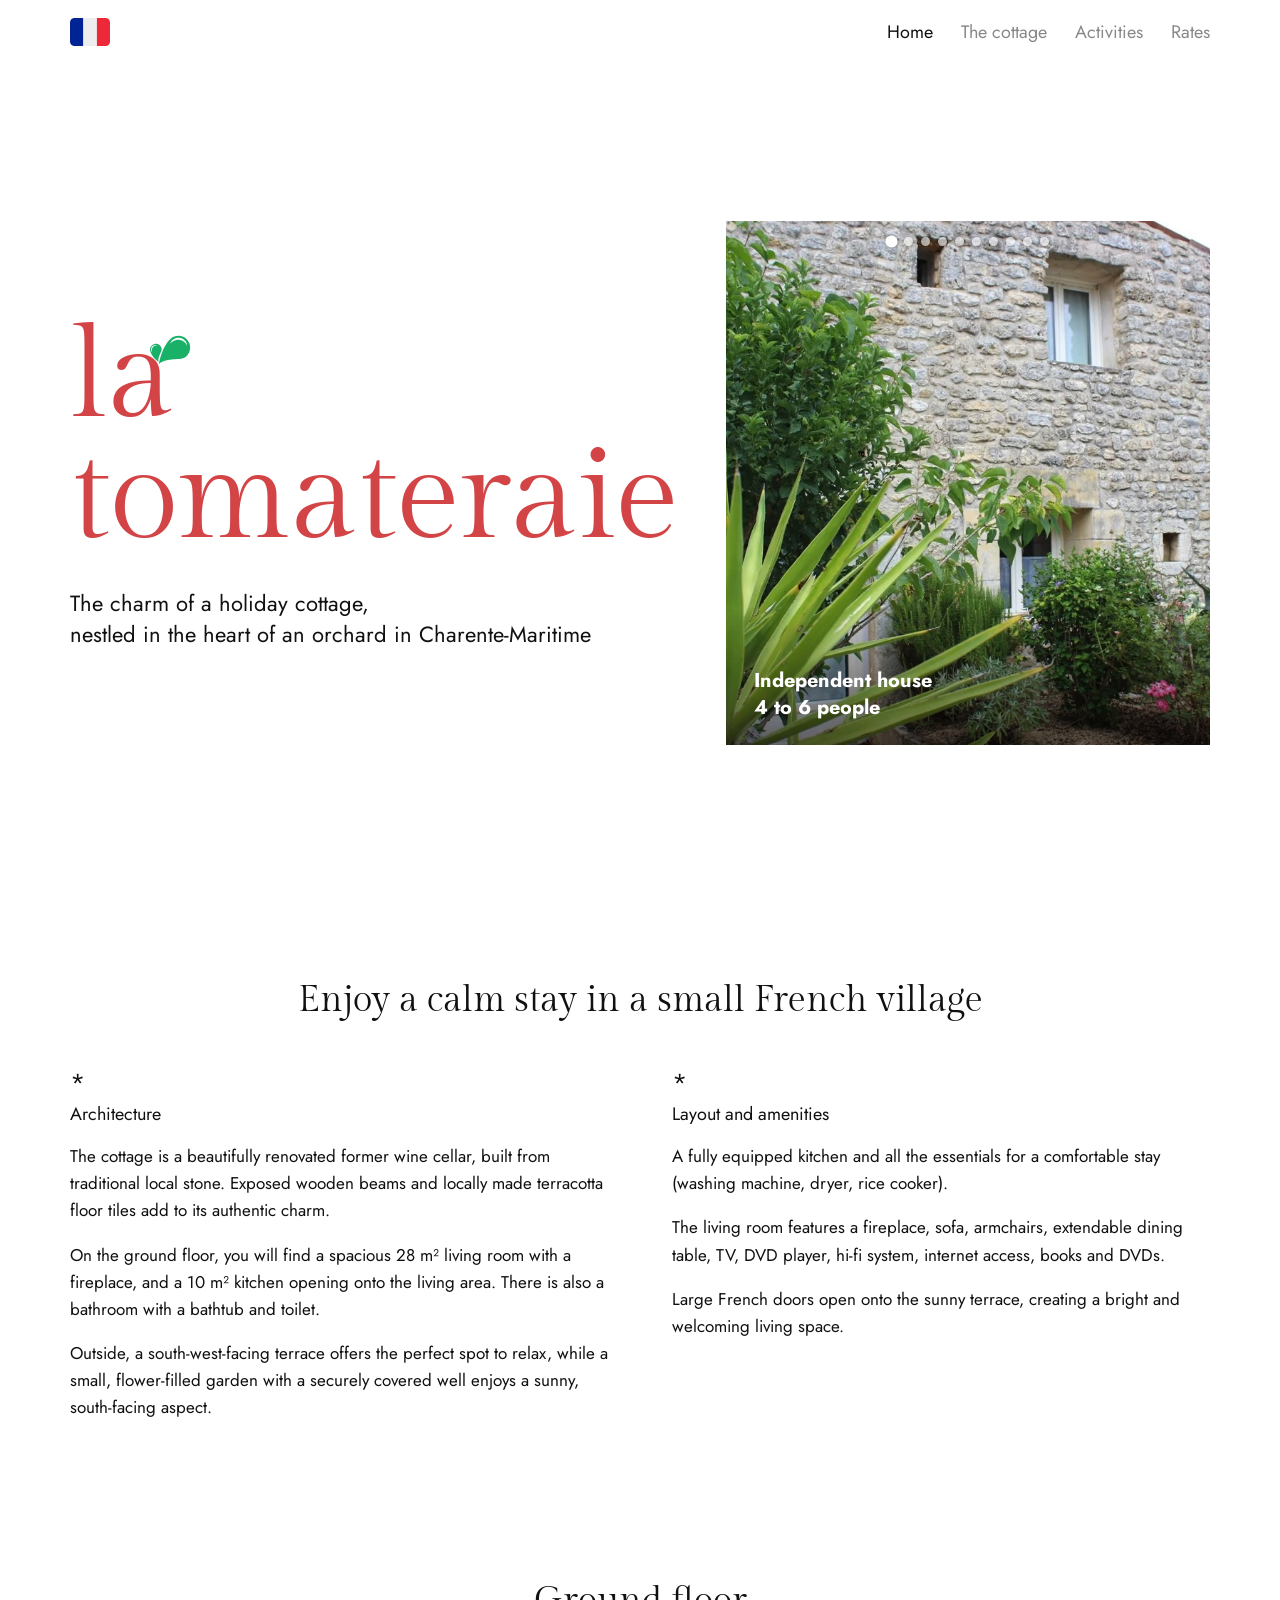
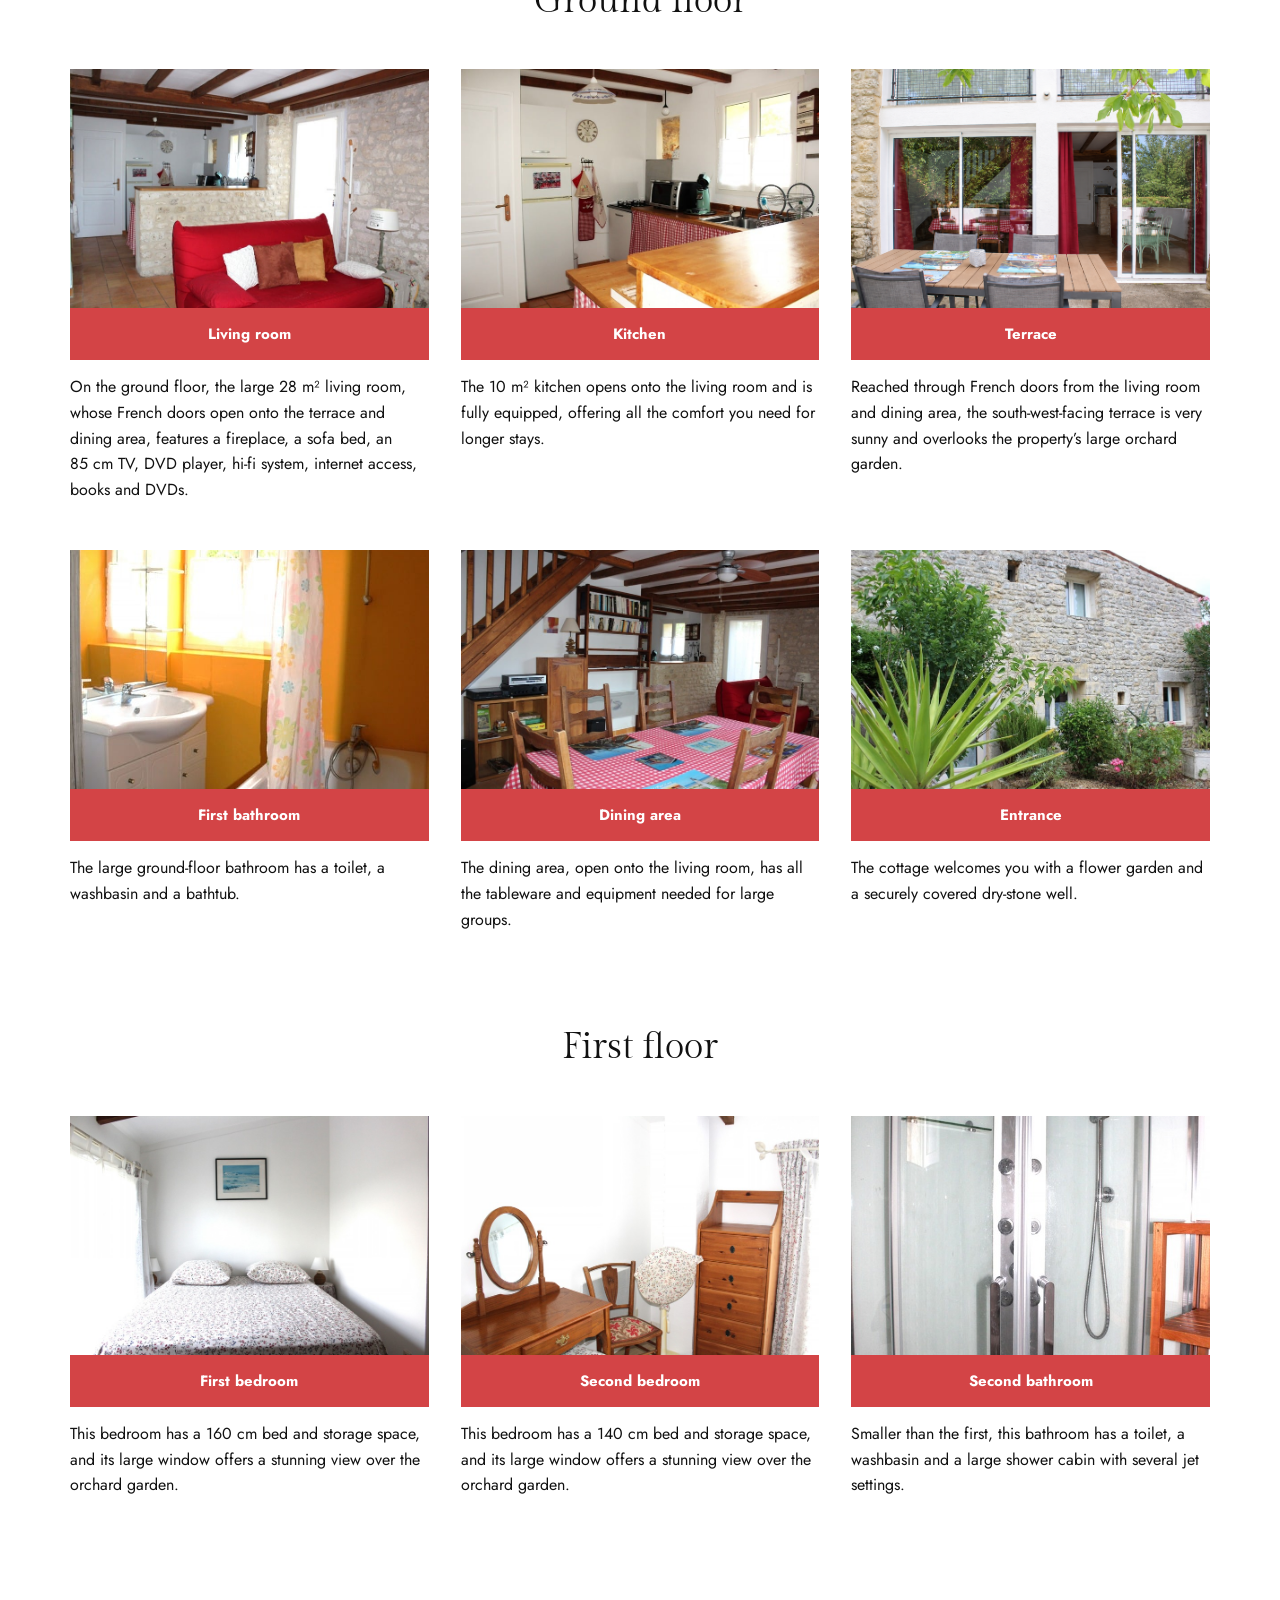
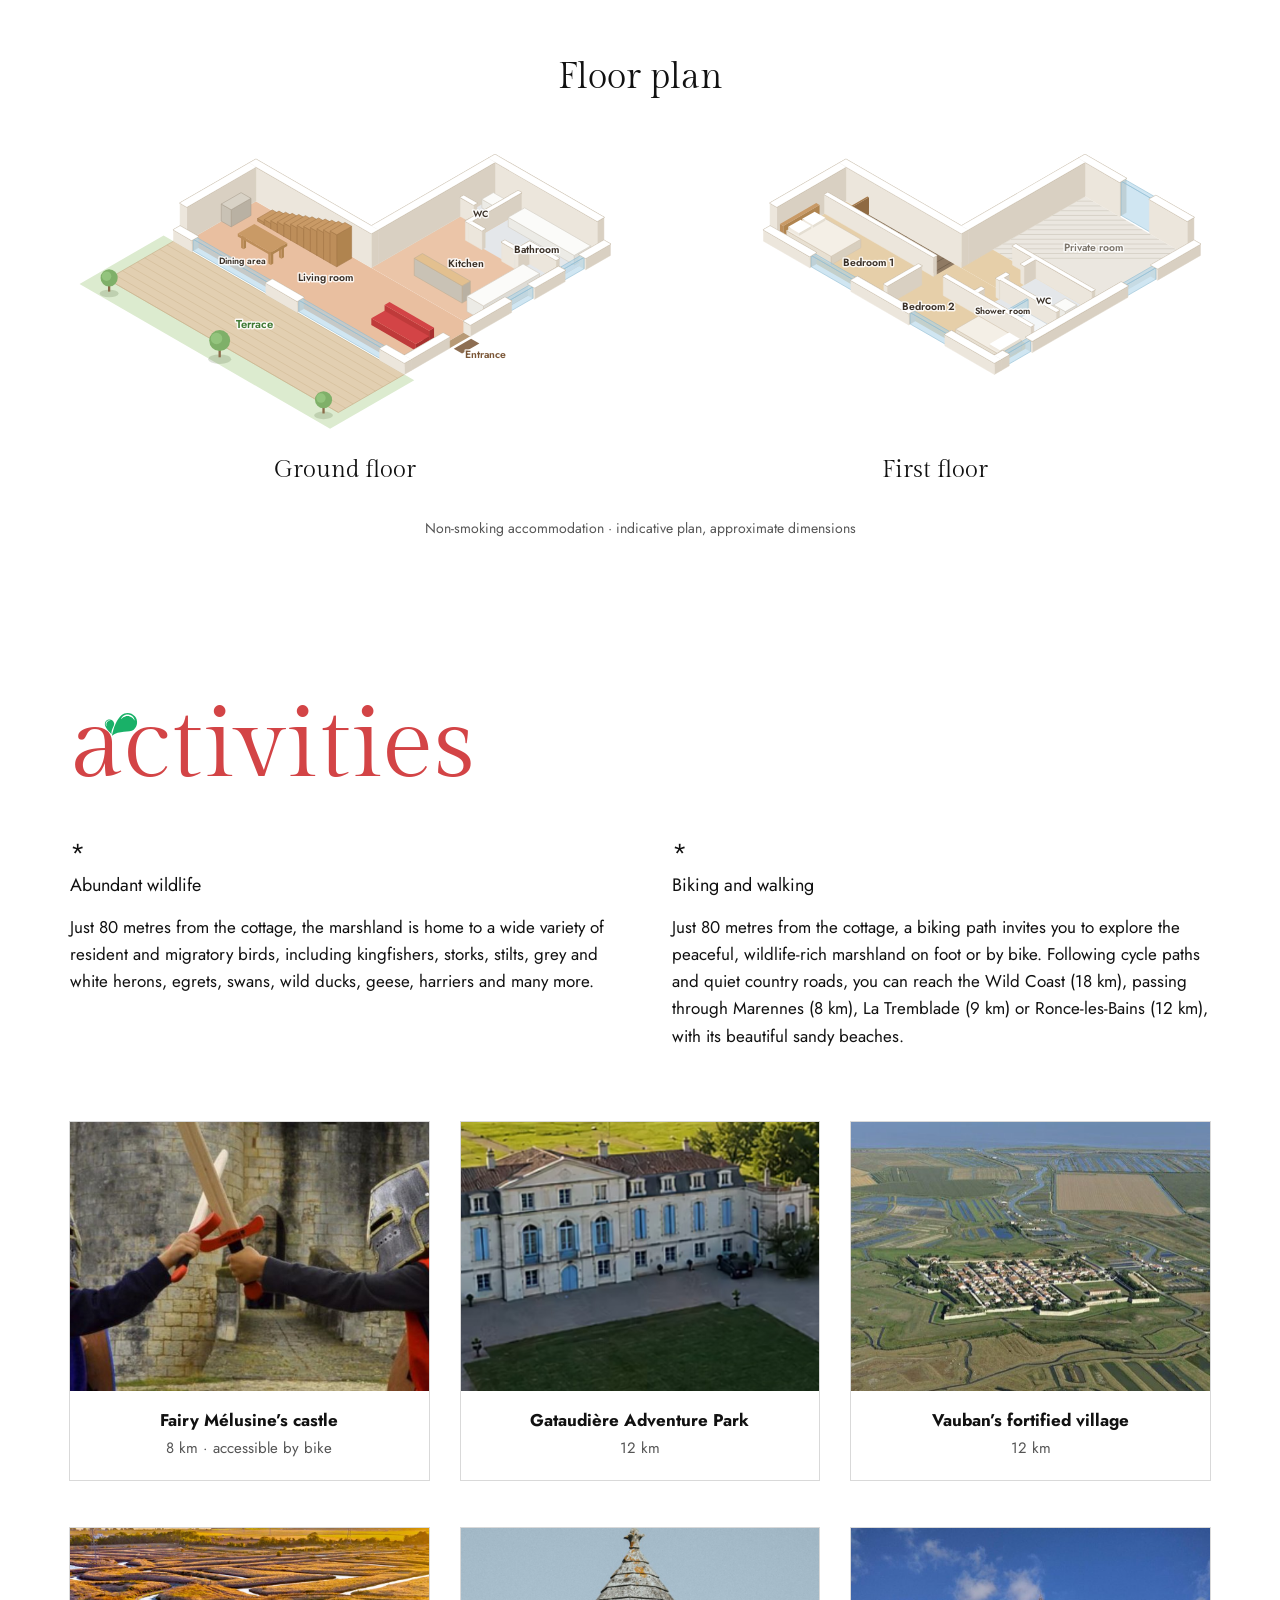
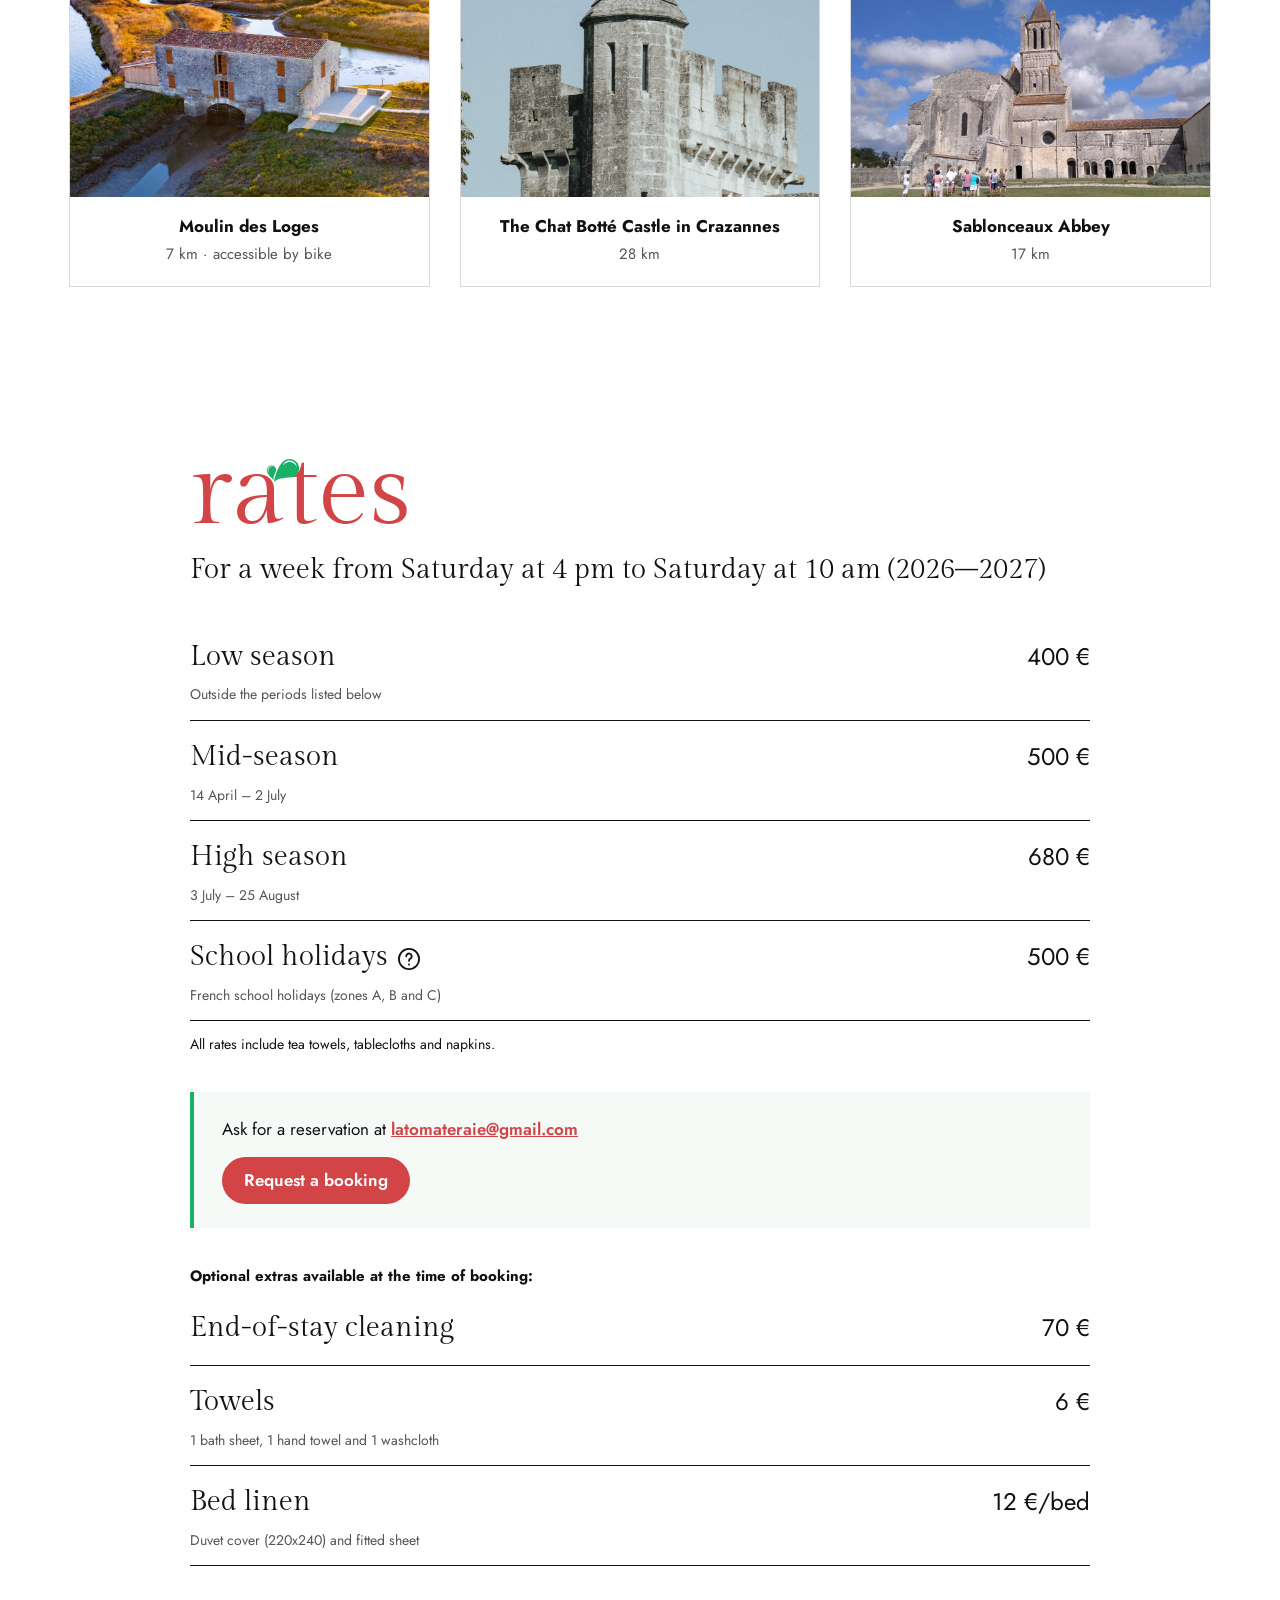
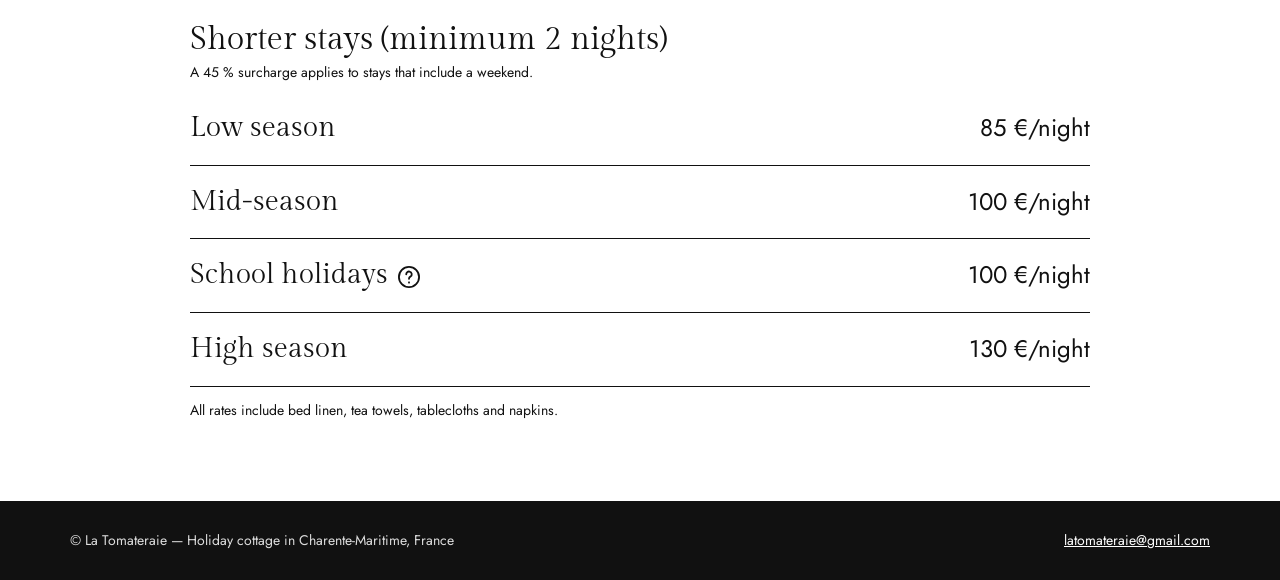
==== commit 40ec9134: "better plan" ====
--- a/en/index.html
+++ b/en/index.html
@@ -169,7 +169,7 @@
           <title id="plan-rdc-en-titre">Perspective view of the ground floor: living room with fireplace, staircase, dining area and sofa, open kitchen, bathroom with bathtub, WC, and terrace opening onto the garden.</title>
           <defs></defs>
           <polygon points="-226.9,119 36.4,271 -52,322 -315.2,170" fill="#dcebcf"/><polygon points="-216.5,125 26,265 -43.3,305 -285.8,165" fill="#e2cfb1" stroke="#c3a983" stroke-width=".6"/><line x1="-223.4" y1="129" x2="19.1" y2="269" stroke="#cdb48f" stroke-width=".5"/><line x1="-231.2" y1="133.5" x2="11.3" y2="273.5" stroke="#cdb48f" stroke-width=".5"/><line x1="-239" y1="138" x2="3.5" y2="278" stroke="#cdb48f" stroke-width=".5"/><line x1="-246.8" y1="142.5" x2="-4.3" y2="282.5" stroke="#cdb48f" stroke-width=".5"/><line x1="-254.6" y1="147" x2="-12.1" y2="287" stroke="#cdb48f" stroke-width=".5"/><line x1="-262.4" y1="151.5" x2="-19.9" y2="291.5" stroke="#cdb48f" stroke-width=".5"/><line x1="-270.2" y1="156" x2="-27.7" y2="296" stroke="#cdb48f" stroke-width=".5"/><line x1="-278" y1="160.5" x2="-35.5" y2="300.5" stroke="#cdb48f" stroke-width=".5"/><line x1="-285.8" y1="165" x2="-43.3" y2="305" stroke="#cdb48f" stroke-width=".5"/><polygon points="-129.9,83 98.7,215 26,257 -202.6,125" fill="#e9bfa0"/><polygon points="121.2,78 228.6,140 98.7,215 -8.7,153" fill="#ebc5a8"/><polygon points="149,94 228.6,140 174.9,171 95.3,125" fill="#e4e7ea"/><polygon points="121.2,78 147.2,93 112.6,113 86.6,98" fill="#e4e7ea"/><polygon points="88.3,221 95.3,225 73.6,237.5 66.7,233.5" fill="#b89a76"/><polygon points="96.1,227.5 104.8,232.5 86.6,243 77.9,238" fill="#8d6e52"/>
-          <polygon points="235.6,136 228.6,140 228.6,104 235.6,100" fill="#d9d0c2" stroke="#d9d0c2" stroke-width=".5"/><polygon points="114.3,74 228.6,140 228.6,104 114.3,38" fill="#ece6dc" stroke="#ece6dc" stroke-width=".5"/><polygon points="121.2,78 -1.7,149 -1.7,113 121.2,42" fill="#d9d0c2" stroke="#d9d0c2" stroke-width=".5"/><polygon points="-8.7,145 -1.7,149 -1.7,113 -8.7,109" fill="#ece6dc" stroke="#ece6dc" stroke-width=".5"/><polygon points="131.6,90 119.5,97 119.5,88 131.6,81" fill="#dedcd6" stroke="#cfcac0" stroke-width=".6" stroke-linejoin="round"/><polygon points="107.4,90 119.5,97 119.5,88 107.4,81" fill="#ecebe6" stroke="#cfcac0" stroke-width=".6" stroke-linejoin="round"/><polygon points="119.5,74 131.6,81 119.5,88 107.4,81" fill="#fbfbf9" stroke="#cfcac0" stroke-width=".6" stroke-linejoin="round"/><polygon points="102.2,105 98.7,107 98.7,87 102.2,85" fill="#d9d0c2" stroke="#d9d0c2" stroke-width=".5"/><polygon points="84.9,99 98.7,107 98.7,87 84.9,79" fill="#ece6dc" stroke="#ece6dc" stroke-width=".5"/><polygon points="149,94 93.5,126 93.5,106 149,74" fill="#d9d0c2" stroke="#d9d0c2" stroke-width=".5"/><polygon points="90.1,124 93.5,126 93.5,106 90.1,104" fill="#ece6dc" stroke="#ece6dc" stroke-width=".5"/><polygon points="221.7,140 204.4,150 204.4,140 221.7,130" fill="#dedcd6" stroke="#cfcac0" stroke-width=".6" stroke-linejoin="round"/><polygon points="135.1,110 204.4,150 204.4,140 135.1,100" fill="#ecebe6" stroke="#cfcac0" stroke-width=".6" stroke-linejoin="round"/><polygon points="152.4,90 221.7,130 204.4,140 135.1,100" fill="#fbfbf9" stroke="#cfcac0" stroke-width=".6" stroke-linejoin="round"/><polygon points="110.9,132 107.4,134 107.4,114 110.9,112" fill="#d9d0c2" stroke="#d9d0c2" stroke-width=".5"/><polygon points="93.5,126 107.4,134 107.4,114 93.5,106" fill="#ece6dc" stroke="#ece6dc" stroke-width=".5"/><polygon points="-1.7,149 -8.7,153 -8.7,117 -1.7,113" fill="#d9d0c2" stroke="#d9d0c2" stroke-width=".5"/><polygon points="-136.8,79 -8.7,153 -8.7,117 -136.8,43" fill="#ece6dc" stroke="#ece6dc" stroke-width=".5"/><polygon points="-129.9,83 -202.6,125 -202.6,89 -129.9,47" fill="#d9d0c2" stroke="#d9d0c2" stroke-width=".5"/><polygon points="-209.6,121 -202.6,125 -202.6,89 -209.6,85" fill="#ece6dc" stroke="#ece6dc" stroke-width=".5"/><polygon points="-135.1,98 -155.9,110 -155.9,92 -135.1,80" fill="#b9b1a3" stroke="#a99f8f" stroke-width=".6" stroke-linejoin="round"/><polygon points="-166.3,104 -155.9,110 -155.9,92 -166.3,86" fill="#c9c2b5" stroke="#a99f8f" stroke-width=".6" stroke-linejoin="round"/><polygon points="-145.5,74 -135.1,80 -155.9,92 -166.3,86" fill="#d8d2c6" stroke="#a99f8f" stroke-width=".6" stroke-linejoin="round"/><polygon points="-105.7,99 -121.2,108 -121.2,105.2 -105.7,96.2" fill="#b0844f" stroke="#a5794a" stroke-width=".6" stroke-linejoin="round"/><polygon points="-128.2,104 -121.2,108 -121.2,105.2 -128.2,101.2" fill="#bd8e5a" stroke="#a5794a" stroke-width=".6" stroke-linejoin="round"/><polygon points="-112.6,92.2 -105.7,96.2 -121.2,105.2 -128.2,101.2" fill="#c99a66" stroke="#a5794a" stroke-width=".6" stroke-linejoin="round"/><polygon points="-98.7,103 -114.3,112 -114.3,106.4 -98.7,97.4" fill="#b0844f" stroke="#a5794a" stroke-width=".6" stroke-linejoin="round"/><polygon points="-121.2,108 -114.3,112 -114.3,106.4 -121.2,102.4" fill="#bd8e5a" stroke="#a5794a" stroke-width=".6" stroke-linejoin="round"/><polygon points="-105.7,93.4 -98.7,97.4 -114.3,106.4 -121.2,102.4" fill="#c99a66" stroke="#a5794a" stroke-width=".6" stroke-linejoin="round"/><polygon points="-91.8,107 -107.4,116 -107.4,107.6 -91.8,98.6" fill="#b0844f" stroke="#a5794a" stroke-width=".6" stroke-linejoin="round"/><polygon points="-114.3,112 -107.4,116 -107.4,107.6 -114.3,103.6" fill="#bd8e5a" stroke="#a5794a" stroke-width=".6" stroke-linejoin="round"/><polygon points="-98.7,94.6 -91.8,98.6 -107.4,107.6 -114.3,103.6" fill="#c99a66" stroke="#a5794a" stroke-width=".6" stroke-linejoin="round"/><polygon points="-136,117.5 -138.6,119 -138.6,107 -136,105.5" fill="#b0844f"/><polygon points="-141.2,117.5 -138.6,119 -138.6,107 -141.2,105.5" fill="#bd8e5a"/><polygon points="-138.6,104 -136,105.5 -138.6,107 -141.2,105.5" fill="#b0844f"/><polygon points="-84.9,111 -100.5,120 -100.5,108.8 -84.9,99.8" fill="#b0844f" stroke="#a5794a" stroke-width=".6" stroke-linejoin="round"/><polygon points="-107.4,116 -100.5,120 -100.5,108.8 -107.4,104.8" fill="#bd8e5a" stroke="#a5794a" stroke-width=".6" stroke-linejoin="round"/><polygon points="-91.8,95.8 -84.9,99.8 -100.5,108.8 -107.4,104.8" fill="#c99a66" stroke="#a5794a" stroke-width=".6" stroke-linejoin="round"/><polygon points="-77.9,115 -93.5,124 -93.5,110 -77.9,101" fill="#b0844f" stroke="#a5794a" stroke-width=".6" stroke-linejoin="round"/><polygon points="-100.5,120 -93.5,124 -93.5,110 -100.5,106" fill="#bd8e5a" stroke="#a5794a" stroke-width=".6" stroke-linejoin="round"/><polygon points="-84.9,97 -77.9,101 -93.5,110 -100.5,106" fill="#c99a66" stroke="#a5794a" stroke-width=".6" stroke-linejoin="round"/><polygon points="-71,119 -86.6,128 -86.6,111.2 -71,102.2" fill="#b0844f" stroke="#a5794a" stroke-width=".6" stroke-linejoin="round"/><polygon points="-93.5,124 -86.6,128 -86.6,111.2 -93.5,107.2" fill="#bd8e5a" stroke="#a5794a" stroke-width=".6" stroke-linejoin="round"/><polygon points="-77.9,98.2 -71,102.2 -86.6,111.2 -93.5,107.2" fill="#c99a66" stroke="#a5794a" stroke-width=".6" stroke-linejoin="round"/><polygon points="-154.2,128 -156.8,129.5 -156.8,117.5 -154.2,116" fill="#b0844f"/><polygon points="-159.3,128 -156.8,129.5 -156.8,117.5 -159.3,116" fill="#bd8e5a"/><polygon points="-156.8,114.5 -154.2,116 -156.8,117.5 -159.3,116" fill="#b0844f"/><polygon points="-64.1,123 -79.7,132 -79.7,112.4 -64.1,103.4" fill="#b0844f" stroke="#a5794a" stroke-width=".6" stroke-linejoin="round"/><polygon points="-86.6,128 -79.7,132 -79.7,112.4 -86.6,108.4" fill="#bd8e5a" stroke="#a5794a" stroke-width=".6" stroke-linejoin="round"/><polygon points="-71,99.4 -64.1,103.4 -79.7,112.4 -86.6,108.4" fill="#c99a66" stroke="#a5794a" stroke-width=".6" stroke-linejoin="round"/><polygon points="-190.5,132 -197.5,136 -197.5,124 -190.5,120" fill="#d9d0c2" stroke="#d9d0c2" stroke-width=".5"/><polygon points="-216.5,125 -197.5,136 -197.5,124 -216.5,113" fill="#ece6dc" stroke="#ece6dc" stroke-width=".5"/><polygon points="-57.2,127 -72.7,136 -72.7,113.6 -57.2,104.6" fill="#b0844f" stroke="#a5794a" stroke-width=".6" stroke-linejoin="round"/><polygon points="-79.7,132 -72.7,136 -72.7,113.6 -79.7,109.6" fill="#bd8e5a" stroke="#a5794a" stroke-width=".6" stroke-linejoin="round"/><polygon points="-64.1,100.6 -57.2,104.6 -72.7,113.6 -79.7,109.6" fill="#c99a66" stroke="#a5794a" stroke-width=".6" stroke-linejoin="round"/><polygon points="-50.2,131 -65.8,140 -65.8,114.8 -50.2,105.8" fill="#b0844f" stroke="#a5794a" stroke-width=".6" stroke-linejoin="round"/><polygon points="-72.7,136 -65.8,140 -65.8,114.8 -72.7,110.8" fill="#bd8e5a" stroke="#a5794a" stroke-width=".6" stroke-linejoin="round"/><polygon points="-57.2,101.8 -50.2,105.8 -65.8,114.8 -72.7,110.8" fill="#c99a66" stroke="#a5794a" stroke-width=".6" stroke-linejoin="round"/><polygon points="-43.3,135 -58.9,144 -58.9,116 -43.3,107" fill="#b0844f" stroke="#a5794a" stroke-width=".6" stroke-linejoin="round"/><polygon points="-65.8,140 -58.9,144 -58.9,116 -65.8,112" fill="#bd8e5a" stroke="#a5794a" stroke-width=".6" stroke-linejoin="round"/><polygon points="-50.2,103 -43.3,107 -58.9,116 -65.8,112" fill="#c99a66" stroke="#a5794a" stroke-width=".6" stroke-linejoin="round"/><polygon points="-86.6,146 -89.2,147.5 -89.2,135.5 -86.6,134" fill="#b0844f"/><polygon points="-91.8,146 -89.2,147.5 -89.2,135.5 -91.8,134" fill="#bd8e5a"/><polygon points="-89.2,132.5 -86.6,134 -89.2,135.5 -91.8,134" fill="#b0844f"/><polygon points="-36.4,139 -52,148 -52,117.2 -36.4,108.2" fill="#b0844f" stroke="#a5794a" stroke-width=".6" stroke-linejoin="round"/><polygon points="-58.9,144 -52,148 -52,117.2 -58.9,113.2" fill="#bd8e5a" stroke="#a5794a" stroke-width=".6" stroke-linejoin="round"/><polygon points="-43.3,104.2 -36.4,108.2 -52,117.2 -58.9,113.2" fill="#c99a66" stroke="#a5794a" stroke-width=".6" stroke-linejoin="round"/><polygon points="-29.4,143 -45,152 -45,118.4 -29.4,109.4" fill="#b0844f" stroke="#a5794a" stroke-width=".6" stroke-linejoin="round"/><polygon points="-52,148 -45,152 -45,118.4 -52,114.4" fill="#bd8e5a" stroke="#a5794a" stroke-width=".6" stroke-linejoin="round"/><polygon points="-36.4,105.4 -29.4,109.4 -45,118.4 -52,114.4" fill="#c99a66" stroke="#a5794a" stroke-width=".6" stroke-linejoin="round"/><polygon points="145.5,152 142,154 142,134 145.5,132" fill="#d9d0c2" stroke="#d9d0c2" stroke-width=".5"/><polygon points="128.2,146 142,154 142,134 128.2,126" fill="#ece6dc" stroke="#ece6dc" stroke-width=".5"/><polygon points="242.5,140 216.5,155 216.5,143 242.5,128" fill="#d9d0c2" stroke="#d9d0c2" stroke-width=".5"/><polygon points="209.6,151 216.5,155 216.5,143 209.6,139" fill="#ece6dc" stroke="#ece6dc" stroke-width=".5"/><polygon points="161.1,147 145.5,156 145.5,136 161.1,127" fill="#d9d0c2" stroke="#d9d0c2" stroke-width=".5"/><polygon points="142,154 145.5,156 145.5,136 142,134" fill="#ece6dc" stroke="#ece6dc" stroke-width=".5"/><polygon points="-104.8,156.5 -107.4,158 -107.4,146 -104.8,144.5" fill="#b0844f"/><polygon points="-110,156.5 -107.4,158 -107.4,146 -110,144.5" fill="#bd8e5a"/><polygon points="-107.4,143 -104.8,144.5 -107.4,146 -110,144.5" fill="#b0844f"/><polygon points="-83.1,134 -107.4,148 -107.4,145 -83.1,131" fill="#b0844f"/><polygon points="-162.8,116 -107.4,148 -107.4,145 -162.8,113" fill="#bd8e5a"/><polygon points="-138.6,99 -83.1,131 -107.4,145 -162.8,113" fill="#c99a66"/><polygon points="188.8,163 185.3,165 185.3,145 188.8,143" fill="#d9d0c2" stroke="#d9d0c2" stroke-width=".5"/><polygon points="157.6,149 185.3,165 185.3,145 157.6,129" fill="#ece6dc" stroke="#ece6dc" stroke-width=".5"/><polygon points="214.8,154 193.1,166.5 193.1,154.5 214.8,142" fill="rgba(170,210,232,.55)" stroke="#8dbbd2" stroke-width=".6" stroke-linejoin="round"/><polygon points="189.7,164.5 193.1,166.5 193.1,154.5 189.7,152.5" fill="rgba(170,210,232,.55)" stroke="#8dbbd2" stroke-width=".6" stroke-linejoin="round"/><polygon points="211.3,140 214.8,142 193.1,154.5 189.7,152.5" fill="rgba(170,210,232,.55)" stroke="#8dbbd2" stroke-width=".6" stroke-linejoin="round"/><polygon points="-114.3,178 -117.8,180 -117.8,168 -114.3,166" fill="rgba(170,210,232,.55)" stroke="#8dbbd2" stroke-width=".6" stroke-linejoin="round"/><polygon points="-195.7,135 -117.8,180 -117.8,168 -195.7,123" fill="rgba(170,210,232,.55)" stroke="#8dbbd2" stroke-width=".6" stroke-linejoin="round"/><polygon points="-192.3,121 -114.3,166 -117.8,168 -195.7,123" fill="rgba(170,210,232,.55)" stroke="#8dbbd2" stroke-width=".6" stroke-linejoin="round"/><polygon points="95.3,185 86.6,190 86.6,172 95.3,167" fill="#b9b1a3" stroke="#bfae94" stroke-width=".6" stroke-linejoin="round"/><polygon points="36.4,161 86.6,190 86.6,172 36.4,143" fill="#c9c2b5" stroke="#bfae94" stroke-width=".6" stroke-linejoin="round"/><polygon points="45,138 95.3,167 86.6,172 36.4,143" fill="#e3c08f" stroke="#bfae94" stroke-width=".6" stroke-linejoin="round"/><polygon points="-79.7,196 -86.6,200 -86.6,188 -79.7,184" fill="#d9d0c2" stroke="#d9d0c2" stroke-width=".5"/><polygon points="-119.5,181 -86.6,200 -86.6,188 -119.5,169" fill="#ece6dc" stroke="#ece6dc" stroke-width=".5"/><polygon points="168,175 109.1,209 109.1,193 168,159" fill="#dedcd6" stroke="#cfcac0" stroke-width=".6" stroke-linejoin="round"/><polygon points="91.8,199 109.1,209 109.1,193 91.8,183" fill="#ecebe6" stroke="#cfcac0" stroke-width=".6" stroke-linejoin="round"/><polygon points="150.7,149 168,159 109.1,193 91.8,183" fill="#fbfbf9" stroke="#cfcac0" stroke-width=".6" stroke-linejoin="round"/><polygon points="194.9,167.5 162.8,186 162.8,174 194.9,155.5" fill="#d9d0c2" stroke="#d9d0c2" stroke-width=".5"/><polygon points="155.9,182 162.8,186 162.8,174 155.9,170" fill="#ece6dc" stroke="#ece6dc" stroke-width=".5"/><polygon points="161.1,185 136.8,199 136.8,187 161.1,173" fill="rgba(170,210,232,.55)" stroke="#8dbbd2" stroke-width=".6" stroke-linejoin="round"/><polygon points="133.4,197 136.8,199 136.8,187 133.4,185" fill="rgba(170,210,232,.55)" stroke="#8dbbd2" stroke-width=".6" stroke-linejoin="round"/><polygon points="157.6,171 161.1,173 136.8,187 133.4,185" fill="rgba(170,210,232,.55)" stroke="#8dbbd2" stroke-width=".6" stroke-linejoin="round"/><polygon points="138.6,200 95.3,225 95.3,213 138.6,188" fill="#d9d0c2" stroke="#d9d0c2" stroke-width=".5"/><polygon points="88.3,221 95.3,225 95.3,213 88.3,209" fill="#ece6dc" stroke="#ece6dc" stroke-width=".5"/><polygon points="57.2,229 52,232 52,219 57.2,216" fill="#a8302f"/><polygon points="5.2,205 52,232 52,219 5.2,192" fill="#bf3a3a"/><polygon points="10.4,189 57.2,216 52,219 5.2,192" fill="#d34446"/><polygon points="52,232 38.1,240 38.1,233 52,225" fill="#a8302f"/><polygon points="-8.7,213 38.1,240 38.1,233 -8.7,206" fill="#bf3a3a"/><polygon points="5.2,198 52,225 38.1,233 -8.7,206" fill="#d34446"/><polygon points="5.2,247 1.7,249 1.7,237 5.2,235" fill="rgba(170,210,232,.55)" stroke="#8dbbd2" stroke-width=".6" stroke-linejoin="round"/><polygon points="-84.9,199 1.7,249 1.7,237 -84.9,187" fill="rgba(170,210,232,.55)" stroke="#8dbbd2" stroke-width=".6" stroke-linejoin="round"/><polygon points="-81.4,185 5.2,235 1.7,237 -84.9,187" fill="rgba(170,210,232,.55)" stroke="#8dbbd2" stroke-width=".6" stroke-linejoin="round"/><polygon points="73.6,237.5 32.9,261 32.9,249 73.6,225.5" fill="#d9d0c2" stroke="#d9d0c2" stroke-width=".5"/><polygon points="26,257 32.9,261 32.9,249 26,245" fill="#ece6dc" stroke="#ece6dc" stroke-width=".5"/><polygon points="32.9,261 26,265 26,253 32.9,249" fill="#d9d0c2" stroke="#d9d0c2" stroke-width=".5"/><polygon points="0,250 26,265 26,253 0,238" fill="#ece6dc" stroke="#ece6dc" stroke-width=".5"/>
+          <polygon points="235.6,136 228.6,140 228.6,104 235.6,100" fill="#d9d0c2" stroke="#d9d0c2" stroke-width=".5"/><polygon points="114.3,74 228.6,140 228.6,104 114.3,38" fill="#ece6dc" stroke="#ece6dc" stroke-width=".5"/><polygon points="121.2,78 -1.7,149 -1.7,113 121.2,42" fill="#d9d0c2" stroke="#d9d0c2" stroke-width=".5"/><polygon points="-8.7,145 -1.7,149 -1.7,113 -8.7,109" fill="#ece6dc" stroke="#ece6dc" stroke-width=".5"/><polygon points="131.6,90 119.5,97 119.5,88 131.6,81" fill="#dedcd6" stroke="#cfcac0" stroke-width=".6" stroke-linejoin="round"/><polygon points="107.4,90 119.5,97 119.5,88 107.4,81" fill="#ecebe6" stroke="#cfcac0" stroke-width=".6" stroke-linejoin="round"/><polygon points="119.5,74 131.6,81 119.5,88 107.4,81" fill="#fbfbf9" stroke="#cfcac0" stroke-width=".6" stroke-linejoin="round"/><polygon points="102.2,105 98.7,107 98.7,87 102.2,85" fill="#d9d0c2" stroke="#d9d0c2" stroke-width=".5"/><polygon points="84.9,99 98.7,107 98.7,87 84.9,79" fill="#ece6dc" stroke="#ece6dc" stroke-width=".5"/><polygon points="149,94 93.5,126 93.5,106 149,74" fill="#d9d0c2" stroke="#d9d0c2" stroke-width=".5"/><polygon points="90.1,124 93.5,126 93.5,106 90.1,104" fill="#ece6dc" stroke="#ece6dc" stroke-width=".5"/><polygon points="221.7,140 204.4,150 204.4,140 221.7,130" fill="#dedcd6" stroke="#cfcac0" stroke-width=".6" stroke-linejoin="round"/><polygon points="135.1,110 204.4,150 204.4,140 135.1,100" fill="#ecebe6" stroke="#cfcac0" stroke-width=".6" stroke-linejoin="round"/><polygon points="152.4,90 221.7,130 204.4,140 135.1,100" fill="#fbfbf9" stroke="#cfcac0" stroke-width=".6" stroke-linejoin="round"/><polygon points="110.9,132 107.4,134 107.4,114 110.9,112" fill="#d9d0c2" stroke="#d9d0c2" stroke-width=".5"/><polygon points="93.5,126 107.4,134 107.4,114 93.5,106" fill="#ece6dc" stroke="#ece6dc" stroke-width=".5"/><polygon points="-1.7,149 -8.7,153 -8.7,117 -1.7,113" fill="#d9d0c2" stroke="#d9d0c2" stroke-width=".5"/><polygon points="-136.8,79 -8.7,153 -8.7,117 -136.8,43" fill="#ece6dc" stroke="#ece6dc" stroke-width=".5"/><polygon points="-129.9,83 -202.6,125 -202.6,89 -129.9,47" fill="#d9d0c2" stroke="#d9d0c2" stroke-width=".5"/><polygon points="-209.6,121 -202.6,125 -202.6,89 -209.6,85" fill="#ece6dc" stroke="#ece6dc" stroke-width=".5"/><polygon points="-135.1,98 -155.9,110 -155.9,92 -135.1,80" fill="#b9b1a3" stroke="#a99f8f" stroke-width=".6" stroke-linejoin="round"/><polygon points="-166.3,104 -155.9,110 -155.9,92 -166.3,86" fill="#c9c2b5" stroke="#a99f8f" stroke-width=".6" stroke-linejoin="round"/><polygon points="-145.5,74 -135.1,80 -155.9,92 -166.3,86" fill="#d8d2c6" stroke="#a99f8f" stroke-width=".6" stroke-linejoin="round"/><polygon points="-105.7,99 -121.2,108 -121.2,105.2 -105.7,96.2" fill="#b0844f" stroke="#a5794a" stroke-width=".6" stroke-linejoin="round"/><polygon points="-128.2,104 -121.2,108 -121.2,105.2 -128.2,101.2" fill="#bd8e5a" stroke="#a5794a" stroke-width=".6" stroke-linejoin="round"/><polygon points="-112.6,92.2 -105.7,96.2 -121.2,105.2 -128.2,101.2" fill="#c99a66" stroke="#a5794a" stroke-width=".6" stroke-linejoin="round"/><polygon points="-98.7,103 -114.3,112 -114.3,106.4 -98.7,97.4" fill="#b0844f" stroke="#a5794a" stroke-width=".6" stroke-linejoin="round"/><polygon points="-121.2,108 -114.3,112 -114.3,106.4 -121.2,102.4" fill="#bd8e5a" stroke="#a5794a" stroke-width=".6" stroke-linejoin="round"/><polygon points="-105.7,93.4 -98.7,97.4 -114.3,106.4 -121.2,102.4" fill="#c99a66" stroke="#a5794a" stroke-width=".6" stroke-linejoin="round"/><polygon points="-91.8,107 -107.4,116 -107.4,107.6 -91.8,98.6" fill="#b0844f" stroke="#a5794a" stroke-width=".6" stroke-linejoin="round"/><polygon points="-114.3,112 -107.4,116 -107.4,107.6 -114.3,103.6" fill="#bd8e5a" stroke="#a5794a" stroke-width=".6" stroke-linejoin="round"/><polygon points="-98.7,94.6 -91.8,98.6 -107.4,107.6 -114.3,103.6" fill="#c99a66" stroke="#a5794a" stroke-width=".6" stroke-linejoin="round"/><polygon points="-84.9,111 -100.5,120 -100.5,108.8 -84.9,99.8" fill="#b0844f" stroke="#a5794a" stroke-width=".6" stroke-linejoin="round"/><polygon points="-107.4,116 -100.5,120 -100.5,108.8 -107.4,104.8" fill="#bd8e5a" stroke="#a5794a" stroke-width=".6" stroke-linejoin="round"/><polygon points="-91.8,95.8 -84.9,99.8 -100.5,108.8 -107.4,104.8" fill="#c99a66" stroke="#a5794a" stroke-width=".6" stroke-linejoin="round"/><polygon points="-77.9,115 -93.5,124 -93.5,110 -77.9,101" fill="#b0844f" stroke="#a5794a" stroke-width=".6" stroke-linejoin="round"/><polygon points="-100.5,120 -93.5,124 -93.5,110 -100.5,106" fill="#bd8e5a" stroke="#a5794a" stroke-width=".6" stroke-linejoin="round"/><polygon points="-84.9,97 -77.9,101 -93.5,110 -100.5,106" fill="#c99a66" stroke="#a5794a" stroke-width=".6" stroke-linejoin="round"/><polygon points="-129,125.5 -131.6,127 -131.6,115 -129,113.5" fill="#b0844f"/><polygon points="-134.2,125.5 -131.6,127 -131.6,115 -134.2,113.5" fill="#bd8e5a"/><polygon points="-131.6,112 -129,113.5 -131.6,115 -134.2,113.5" fill="#b0844f"/><polygon points="-71,119 -86.6,128 -86.6,111.2 -71,102.2" fill="#b0844f" stroke="#a5794a" stroke-width=".6" stroke-linejoin="round"/><polygon points="-93.5,124 -86.6,128 -86.6,111.2 -93.5,107.2" fill="#bd8e5a" stroke="#a5794a" stroke-width=".6" stroke-linejoin="round"/><polygon points="-77.9,98.2 -71,102.2 -86.6,111.2 -93.5,107.2" fill="#c99a66" stroke="#a5794a" stroke-width=".6" stroke-linejoin="round"/><polygon points="-64.1,123 -79.7,132 -79.7,112.4 -64.1,103.4" fill="#b0844f" stroke="#a5794a" stroke-width=".6" stroke-linejoin="round"/><polygon points="-86.6,128 -79.7,132 -79.7,112.4 -86.6,108.4" fill="#bd8e5a" stroke="#a5794a" stroke-width=".6" stroke-linejoin="round"/><polygon points="-71,99.4 -64.1,103.4 -79.7,112.4 -86.6,108.4" fill="#c99a66" stroke="#a5794a" stroke-width=".6" stroke-linejoin="round"/><polygon points="-140.3,132 -142.9,133.5 -142.9,121.5 -140.3,120" fill="#b0844f"/><polygon points="-145.5,132 -142.9,133.5 -142.9,121.5 -145.5,120" fill="#bd8e5a"/><polygon points="-142.9,118.5 -140.3,120 -142.9,121.5 -145.5,120" fill="#b0844f"/><polygon points="-190.5,132 -197.5,136 -197.5,124 -190.5,120" fill="#d9d0c2" stroke="#d9d0c2" stroke-width=".5"/><polygon points="-216.5,125 -197.5,136 -197.5,124 -216.5,113" fill="#ece6dc" stroke="#ece6dc" stroke-width=".5"/><polygon points="-57.2,127 -72.7,136 -72.7,113.6 -57.2,104.6" fill="#b0844f" stroke="#a5794a" stroke-width=".6" stroke-linejoin="round"/><polygon points="-79.7,132 -72.7,136 -72.7,113.6 -79.7,109.6" fill="#bd8e5a" stroke="#a5794a" stroke-width=".6" stroke-linejoin="round"/><polygon points="-64.1,100.6 -57.2,104.6 -72.7,113.6 -79.7,109.6" fill="#c99a66" stroke="#a5794a" stroke-width=".6" stroke-linejoin="round"/><polygon points="-50.2,131 -65.8,140 -65.8,114.8 -50.2,105.8" fill="#b0844f" stroke="#a5794a" stroke-width=".6" stroke-linejoin="round"/><polygon points="-72.7,136 -65.8,140 -65.8,114.8 -72.7,110.8" fill="#bd8e5a" stroke="#a5794a" stroke-width=".6" stroke-linejoin="round"/><polygon points="-57.2,101.8 -50.2,105.8 -65.8,114.8 -72.7,110.8" fill="#c99a66" stroke="#a5794a" stroke-width=".6" stroke-linejoin="round"/><polygon points="-100.5,142 -103.1,143.5 -103.1,131.5 -100.5,130" fill="#b0844f"/><polygon points="-105.7,142 -103.1,143.5 -103.1,131.5 -105.7,130" fill="#bd8e5a"/><polygon points="-103.1,128.5 -100.5,130 -103.1,131.5 -105.7,130" fill="#b0844f"/><polygon points="-43.3,135 -58.9,144 -58.9,116 -43.3,107" fill="#b0844f" stroke="#a5794a" stroke-width=".6" stroke-linejoin="round"/><polygon points="-65.8,140 -58.9,144 -58.9,116 -65.8,112" fill="#bd8e5a" stroke="#a5794a" stroke-width=".6" stroke-linejoin="round"/><polygon points="-50.2,103 -43.3,107 -58.9,116 -65.8,112" fill="#c99a66" stroke="#a5794a" stroke-width=".6" stroke-linejoin="round"/><polygon points="-36.4,139 -52,148 -52,117.2 -36.4,108.2" fill="#b0844f" stroke="#a5794a" stroke-width=".6" stroke-linejoin="round"/><polygon points="-58.9,144 -52,148 -52,117.2 -58.9,113.2" fill="#bd8e5a" stroke="#a5794a" stroke-width=".6" stroke-linejoin="round"/><polygon points="-43.3,104.2 -36.4,108.2 -52,117.2 -58.9,113.2" fill="#c99a66" stroke="#a5794a" stroke-width=".6" stroke-linejoin="round"/><polygon points="-111.7,148.5 -114.3,150 -114.3,138 -111.7,136.5" fill="#b0844f"/><polygon points="-116.9,148.5 -114.3,150 -114.3,138 -116.9,136.5" fill="#bd8e5a"/><polygon points="-114.3,135 -111.7,136.5 -114.3,138 -116.9,136.5" fill="#b0844f"/><polygon points="-97,130 -114.3,140 -114.3,137 -97,127" fill="#b0844f"/><polygon points="-149,120 -114.3,140 -114.3,137 -149,117" fill="#bd8e5a"/><polygon points="-131.6,107 -97,127 -114.3,137 -149,117" fill="#c99a66"/><polygon points="-29.4,143 -45,152 -45,118.4 -29.4,109.4" fill="#b0844f" stroke="#a5794a" stroke-width=".6" stroke-linejoin="round"/><polygon points="-52,148 -45,152 -45,118.4 -52,114.4" fill="#bd8e5a" stroke="#a5794a" stroke-width=".6" stroke-linejoin="round"/><polygon points="-36.4,105.4 -29.4,109.4 -45,118.4 -52,114.4" fill="#c99a66" stroke="#a5794a" stroke-width=".6" stroke-linejoin="round"/><polygon points="145.5,152 142,154 142,134 145.5,132" fill="#d9d0c2" stroke="#d9d0c2" stroke-width=".5"/><polygon points="128.2,146 142,154 142,134 128.2,126" fill="#ece6dc" stroke="#ece6dc" stroke-width=".5"/><polygon points="242.5,140 216.5,155 216.5,143 242.5,128" fill="#d9d0c2" stroke="#d9d0c2" stroke-width=".5"/><polygon points="209.6,151 216.5,155 216.5,143 209.6,139" fill="#ece6dc" stroke="#ece6dc" stroke-width=".5"/><polygon points="161.1,147 145.5,156 145.5,136 161.1,127" fill="#d9d0c2" stroke="#d9d0c2" stroke-width=".5"/><polygon points="142,154 145.5,156 145.5,136 142,134" fill="#ece6dc" stroke="#ece6dc" stroke-width=".5"/><polygon points="188.8,163 185.3,165 185.3,145 188.8,143" fill="#d9d0c2" stroke="#d9d0c2" stroke-width=".5"/><polygon points="157.6,149 185.3,165 185.3,145 157.6,129" fill="#ece6dc" stroke="#ece6dc" stroke-width=".5"/><polygon points="214.8,154 193.1,166.5 193.1,154.5 214.8,142" fill="rgba(170,210,232,.55)" stroke="#8dbbd2" stroke-width=".6" stroke-linejoin="round"/><polygon points="189.7,164.5 193.1,166.5 193.1,154.5 189.7,152.5" fill="rgba(170,210,232,.55)" stroke="#8dbbd2" stroke-width=".6" stroke-linejoin="round"/><polygon points="211.3,140 214.8,142 193.1,154.5 189.7,152.5" fill="rgba(170,210,232,.55)" stroke="#8dbbd2" stroke-width=".6" stroke-linejoin="round"/><polygon points="-114.3,178 -117.8,180 -117.8,168 -114.3,166" fill="rgba(170,210,232,.55)" stroke="#8dbbd2" stroke-width=".6" stroke-linejoin="round"/><polygon points="-195.7,135 -117.8,180 -117.8,168 -195.7,123" fill="rgba(170,210,232,.55)" stroke="#8dbbd2" stroke-width=".6" stroke-linejoin="round"/><polygon points="-192.3,121 -114.3,166 -117.8,168 -195.7,123" fill="rgba(170,210,232,.55)" stroke="#8dbbd2" stroke-width=".6" stroke-linejoin="round"/><polygon points="95.3,185 86.6,190 86.6,172 95.3,167" fill="#b9b1a3" stroke="#bfae94" stroke-width=".6" stroke-linejoin="round"/><polygon points="36.4,161 86.6,190 86.6,172 36.4,143" fill="#c9c2b5" stroke="#bfae94" stroke-width=".6" stroke-linejoin="round"/><polygon points="45,138 95.3,167 86.6,172 36.4,143" fill="#e3c08f" stroke="#bfae94" stroke-width=".6" stroke-linejoin="round"/><polygon points="-79.7,196 -86.6,200 -86.6,188 -79.7,184" fill="#d9d0c2" stroke="#d9d0c2" stroke-width=".5"/><polygon points="-119.5,181 -86.6,200 -86.6,188 -119.5,169" fill="#ece6dc" stroke="#ece6dc" stroke-width=".5"/><polygon points="168,175 109.1,209 109.1,193 168,159" fill="#dedcd6" stroke="#cfcac0" stroke-width=".6" stroke-linejoin="round"/><polygon points="91.8,199 109.1,209 109.1,193 91.8,183" fill="#ecebe6" stroke="#cfcac0" stroke-width=".6" stroke-linejoin="round"/><polygon points="150.7,149 168,159 109.1,193 91.8,183" fill="#fbfbf9" stroke="#cfcac0" stroke-width=".6" stroke-linejoin="round"/><polygon points="194.9,167.5 162.8,186 162.8,174 194.9,155.5" fill="#d9d0c2" stroke="#d9d0c2" stroke-width=".5"/><polygon points="155.9,182 162.8,186 162.8,174 155.9,170" fill="#ece6dc" stroke="#ece6dc" stroke-width=".5"/><polygon points="161.1,185 136.8,199 136.8,187 161.1,173" fill="rgba(170,210,232,.55)" stroke="#8dbbd2" stroke-width=".6" stroke-linejoin="round"/><polygon points="133.4,197 136.8,199 136.8,187 133.4,185" fill="rgba(170,210,232,.55)" stroke="#8dbbd2" stroke-width=".6" stroke-linejoin="round"/><polygon points="157.6,171 161.1,173 136.8,187 133.4,185" fill="rgba(170,210,232,.55)" stroke="#8dbbd2" stroke-width=".6" stroke-linejoin="round"/><polygon points="138.6,200 95.3,225 95.3,213 138.6,188" fill="#d9d0c2" stroke="#d9d0c2" stroke-width=".5"/><polygon points="88.3,221 95.3,225 95.3,213 88.3,209" fill="#ece6dc" stroke="#ece6dc" stroke-width=".5"/><polygon points="57.2,229 52,232 52,219 57.2,216" fill="#a8302f"/><polygon points="5.2,205 52,232 52,219 5.2,192" fill="#bf3a3a"/><polygon points="10.4,189 57.2,216 52,219 5.2,192" fill="#d34446"/><polygon points="52,232 38.1,240 38.1,233 52,225" fill="#a8302f"/><polygon points="-8.7,213 38.1,240 38.1,233 -8.7,206" fill="#bf3a3a"/><polygon points="5.2,198 52,225 38.1,233 -8.7,206" fill="#d34446"/><polygon points="5.2,247 1.7,249 1.7,237 5.2,235" fill="rgba(170,210,232,.55)" stroke="#8dbbd2" stroke-width=".6" stroke-linejoin="round"/><polygon points="-84.9,199 1.7,249 1.7,237 -84.9,187" fill="rgba(170,210,232,.55)" stroke="#8dbbd2" stroke-width=".6" stroke-linejoin="round"/><polygon points="-81.4,185 5.2,235 1.7,237 -84.9,187" fill="rgba(170,210,232,.55)" stroke="#8dbbd2" stroke-width=".6" stroke-linejoin="round"/><polygon points="73.6,237.5 32.9,261 32.9,249 73.6,225.5" fill="#d9d0c2" stroke="#d9d0c2" stroke-width=".5"/><polygon points="26,257 32.9,261 32.9,249 26,245" fill="#ece6dc" stroke="#ece6dc" stroke-width=".5"/><polygon points="32.9,261 26,265 26,253 32.9,249" fill="#d9d0c2" stroke="#d9d0c2" stroke-width=".5"/><polygon points="0,250 26,265 26,253 0,238" fill="#ece6dc" stroke="#ece6dc" stroke-width=".5"/>
           <g fill="#ffffff" stroke="#bcae98" stroke-width="1.3" stroke-linejoin="round"><polygon points="121.2,34 235.6,100 228.6,104 114.3,38"/><polygon points="114.3,38 121.2,42 -1.7,113 -8.7,109"/><polygon points="88.3,77 102.2,85 98.7,87 84.9,79"/><polygon points="145.5,72 149,74 93.5,106 90.1,104"/><polygon points="97,104 110.9,112 107.4,114 93.5,106"/><polygon points="-129.9,39 -1.7,113 -8.7,117 -136.8,43"/><polygon points="-136.8,43 -129.9,47 -202.6,89 -209.6,85"/><polygon points="-209.6,109 -190.5,120 -197.5,124 -216.5,113"/><polygon points="131.6,124 145.5,132 142,134 128.2,126"/><polygon points="235.6,124 242.5,128 216.5,143 209.6,139"/><polygon points="157.6,125 161.1,127 145.5,136 142,134"/><polygon points="161.1,127 188.8,143 185.3,145 157.6,129"/><polygon points="-112.6,165 -79.7,184 -86.6,188 -119.5,169"/><polygon points="187.9,151.5 194.9,155.5 162.8,174 155.9,170"/><polygon points="131.6,184 138.6,188 95.3,213 88.3,209"/><polygon points="66.7,221.5 73.6,225.5 32.9,249 26,245"/><polygon points="6.9,234 32.9,249 26,253 0,238"/></g>
           <g fill="#ffffff" stroke="#ffffff" stroke-width=".5"><polygon points="121.2,34 235.6,100 228.6,104 114.3,38"/><polygon points="114.3,38 121.2,42 -1.7,113 -8.7,109"/><polygon points="88.3,77 102.2,85 98.7,87 84.9,79"/><polygon points="145.5,72 149,74 93.5,106 90.1,104"/><polygon points="97,104 110.9,112 107.4,114 93.5,106"/><polygon points="-129.9,39 -1.7,113 -8.7,117 -136.8,43"/><polygon points="-136.8,43 -129.9,47 -202.6,89 -209.6,85"/><polygon points="-209.6,109 -190.5,120 -197.5,124 -216.5,113"/><polygon points="131.6,124 145.5,132 142,134 128.2,126"/><polygon points="235.6,124 242.5,128 216.5,143 209.6,139"/><polygon points="157.6,125 161.1,127 145.5,136 142,134"/><polygon points="161.1,127 188.8,143 185.3,145 157.6,129"/><polygon points="-112.6,165 -79.7,184 -86.6,188 -119.5,169"/><polygon points="187.9,151.5 194.9,155.5 162.8,174 155.9,170"/><polygon points="131.6,184 138.6,188 95.3,213 88.3,209"/><polygon points="66.7,221.5 73.6,225.5 32.9,249 26,245"/><polygon points="6.9,234 32.9,249 26,253 0,238"/></g>
           <ellipse cx="-284.1" cy="180" rx="9.9" ry="4.05" fill="rgba(60,90,40,.18)"/><line x1="-284.1" y1="178" x2="-284.1" y2="168.1" stroke="#8a6a48" stroke-width="2.4"/><circle cx="-284.1" cy="163.6" r="9" fill="#7fb069"/><circle cx="-286.8" cy="161.8" r="4.95" fill="#93c47d"/><ellipse cx="-168" cy="249" rx="12.100000000000001" ry="4.95" fill="rgba(60,90,40,.18)"/><line x1="-168" y1="247" x2="-168" y2="234.9" stroke="#8a6a48" stroke-width="2.4"/><circle cx="-168" cy="229.4" r="11" fill="#7fb069"/><circle cx="-171.3" cy="227.2" r="6.050000000000001" fill="#93c47d"/><ellipse cx="-58.9" cy="308" rx="9.9" ry="4.05" fill="rgba(60,90,40,.18)"/><line x1="-58.9" y1="306" x2="-58.9" y2="296.1" stroke="#8a6a48" stroke-width="2.4"/><circle cx="-58.9" cy="291.6" r="9" fill="#7fb069"/><circle cx="-61.6" cy="289.8" r="4.95" fill="#93c47d"/>
@@ -182,7 +182,7 @@
           <title id="plan-etage-en-titre">Perspective view of the first floor: bedroom 1 with a 160 cm bed, bedroom 2 with a 140 cm bed, WC, shower room, and a private room.</title>
           <defs><clipPath id="clipGrenier"><polygon points="121.2,78 228.6,140 131.6,196 24.2,134"/></clipPath></defs>
           <polygon points="121.2,78 228.6,140 131.6,196 24.2,134" fill="#ebe7e0"/><g clip-path="url(#clipGrenier)"><line x1="121.2" y1="78" x2="121.2" y2="78" stroke="#c9c3b8" stroke-width=".6"/><line x1="129.9" y1="83" x2="112.6" y2="83" stroke="#c9c3b8" stroke-width=".6"/><line x1="138.6" y1="88" x2="103.9" y2="88" stroke="#c9c3b8" stroke-width=".6"/><line x1="147.2" y1="93" x2="95.3" y2="93" stroke="#c9c3b8" stroke-width=".6"/><line x1="155.9" y1="98" x2="86.6" y2="98" stroke="#c9c3b8" stroke-width=".6"/><line x1="164.5" y1="103" x2="77.9" y2="103" stroke="#c9c3b8" stroke-width=".6"/><line x1="173.2" y1="108" x2="69.3" y2="108" stroke="#c9c3b8" stroke-width=".6"/><line x1="181.9" y1="113" x2="60.6" y2="113" stroke="#c9c3b8" stroke-width=".6"/><line x1="190.5" y1="118" x2="52" y2="118" stroke="#c9c3b8" stroke-width=".6"/><line x1="199.2" y1="123" x2="43.3" y2="123" stroke="#c9c3b8" stroke-width=".6"/><line x1="207.8" y1="128" x2="34.6" y2="128" stroke="#c9c3b8" stroke-width=".6"/><line x1="216.5" y1="133" x2="26" y2="133" stroke="#c9c3b8" stroke-width=".6"/><line x1="225.2" y1="138" x2="17.3" y2="138" stroke="#c9c3b8" stroke-width=".6"/><line x1="233.8" y1="143" x2="8.7" y2="143" stroke="#c9c3b8" stroke-width=".6"/></g><polygon points="-129.9,83 98.7,215 26,257 -202.6,125" fill="#e6cfa9"/><polygon points="19.1,131 131.6,196 98.7,215 -13.9,150" fill="#e6cfa9"/><polygon points="69.3,164 128.2,198 67.5,233 8.7,199" fill="#e4e7ea"/><polygon points="-105.7,97 -15.6,149 -34.6,160 -124.7,108" fill="#8f7a63"/><line x1="-97" y1="102" x2="-116" y2="113" stroke="#6f5e4b" stroke-width=".8"/><line x1="-89.2" y1="106.5" x2="-108.3" y2="117.5" stroke="#6f5e4b" stroke-width=".8"/><line x1="-81.4" y1="111" x2="-100.5" y2="122" stroke="#6f5e4b" stroke-width=".8"/><line x1="-73.6" y1="115.5" x2="-92.7" y2="126.5" stroke="#6f5e4b" stroke-width=".8"/><line x1="-65.8" y1="120" x2="-84.9" y2="131" stroke="#6f5e4b" stroke-width=".8"/><line x1="-58" y1="124.5" x2="-77.1" y2="135.5" stroke="#6f5e4b" stroke-width=".8"/><line x1="-50.2" y1="129" x2="-69.3" y2="140" stroke="#6f5e4b" stroke-width=".8"/><line x1="-42.4" y1="133.5" x2="-61.5" y2="144.5" stroke="#6f5e4b" stroke-width=".8"/><line x1="-34.6" y1="138" x2="-53.7" y2="149" stroke="#6f5e4b" stroke-width=".8"/><line x1="-26.8" y1="142.5" x2="-45.9" y2="153.5" stroke="#6f5e4b" stroke-width=".8"/><line x1="-19.1" y1="147" x2="-38.1" y2="158" stroke="#6f5e4b" stroke-width=".8"/>
-          <polygon points="164.5,95 157.6,99 157.6,63 164.5,59" fill="#d9d0c2" stroke="#d9d0c2" stroke-width=".5"/><polygon points="114.3,74 157.6,99 157.6,63 114.3,38" fill="#ece6dc" stroke="#ece6dc" stroke-width=".5"/><polygon points="194,114 190.5,116 190.5,80 194,78" fill="rgba(170,210,232,.55)" stroke="#8dbbd2" stroke-width=".6" stroke-linejoin="round"/><polygon points="159.3,98 190.5,116 190.5,80 159.3,62" fill="rgba(170,210,232,.55)" stroke="#8dbbd2" stroke-width=".6" stroke-linejoin="round"/><polygon points="162.8,60 194,78 190.5,80 159.3,62" fill="rgba(170,210,232,.55)" stroke="#8dbbd2" stroke-width=".6" stroke-linejoin="round"/><polygon points="235.6,136 228.6,140 228.6,104 235.6,100" fill="#d9d0c2" stroke="#d9d0c2" stroke-width=".5"/><polygon points="188.8,117 228.6,140 228.6,104 188.8,81" fill="#ece6dc" stroke="#ece6dc" stroke-width=".5"/><polygon points="121.2,78 -1.7,149 -1.7,113 121.2,42" fill="#d9d0c2" stroke="#d9d0c2" stroke-width=".5"/><polygon points="-8.7,145 -1.7,149 -1.7,113 -8.7,109" fill="#ece6dc" stroke="#ece6dc" stroke-width=".5"/><polygon points="-1.7,149 -8.7,153 -8.7,117 -1.7,113" fill="#d9d0c2" stroke="#d9d0c2" stroke-width=".5"/><polygon points="-136.8,79 -8.7,153 -8.7,117 -136.8,43" fill="#ece6dc" stroke="#ece6dc" stroke-width=".5"/><polygon points="-129.9,83 -202.6,125 -202.6,89 -129.9,47" fill="#d9d0c2" stroke="#d9d0c2" stroke-width=".5"/><polygon points="-209.6,121 -202.6,125 -202.6,89 -209.6,85" fill="#ece6dc" stroke="#ece6dc" stroke-width=".5"/><polygon points="-105.7,97 -124.7,108 -124.7,90 -105.7,79" fill="#8f6a42"/><polygon points="-126.4,107 -124.7,108 -124.7,90 -126.4,89" fill="#9a7047"/><polygon points="-107.4,78 -105.7,79 -124.7,90 -126.4,89" fill="#a5794a"/><polygon points="-34.6,160 -38.1,162 -38.1,142 -34.6,140" fill="#d9d0c2" stroke="#d9d0c2" stroke-width=".5"/><polygon points="-152.4,96 -38.1,162 -38.1,142 -152.4,76" fill="#ece6dc" stroke="#ece6dc" stroke-width=".5"/><polygon points="-150.7,99 -199.2,127 -199.2,111 -150.7,83" fill="#b0844f"/><polygon points="-202.6,125 -199.2,127 -199.2,111 -202.6,109" fill="#bd8e5a"/><polygon points="-154.2,81 -150.7,83 -199.2,111 -202.6,109" fill="#c99a66"/><polygon points="-105.7,131 -147.2,155 -147.2,146 -105.7,122" fill="#d8cfbf" stroke="#cfc4b2" stroke-width=".6" stroke-linejoin="round"/><polygon points="-197.5,126 -147.2,155 -147.2,146 -197.5,117" fill="#e8e0d2" stroke="#cfc4b2" stroke-width=".6" stroke-linejoin="round"/><polygon points="-155.9,93 -105.7,122 -147.2,146 -197.5,117" fill="#f4efe6" stroke="#cfc4b2" stroke-width=".6" stroke-linejoin="round"/><polygon points="-145.5,101 -164.5,112 -164.5,109 -145.5,98" fill="#e4ded2"/><polygon points="-176.7,105 -164.5,112 -164.5,109 -176.7,102" fill="#efe9df"/><polygon points="-157.6,91 -145.5,98 -164.5,109 -176.7,102" fill="#fff"/><polygon points="-165.4,112.5 -183.6,123 -183.6,120 -165.4,109.5" fill="#e4ded2"/><polygon points="-195.7,116 -183.6,123 -183.6,120 -195.7,113" fill="#efe9df"/><polygon points="-177.5,102.5 -165.4,109.5 -183.6,120 -195.7,113" fill="#fff"/><polygon points="-161.1,149 -168,153 -168,141 -161.1,137" fill="#d9d0c2" stroke="#d9d0c2" stroke-width=".5"/><polygon points="-216.5,125 -168,153 -168,141 -216.5,113" fill="#ece6dc" stroke="#ece6dc" stroke-width=".5"/><polygon points="242.5,140 197.5,166 197.5,154 242.5,128" fill="#d9d0c2" stroke="#d9d0c2" stroke-width=".5"/><polygon points="190.5,162 197.5,166 197.5,154 190.5,150" fill="#ece6dc" stroke="#ece6dc" stroke-width=".5"/><polygon points="-119.5,175 -123,177 -123,165 -119.5,163" fill="rgba(170,210,232,.55)" stroke="#8dbbd2" stroke-width=".6" stroke-linejoin="round"/><polygon points="-166.3,152 -123,177 -123,165 -166.3,140" fill="rgba(170,210,232,.55)" stroke="#8dbbd2" stroke-width=".6" stroke-linejoin="round"/><polygon points="-162.8,138 -119.5,163 -123,165 -166.3,140" fill="rgba(170,210,232,.55)" stroke="#8dbbd2" stroke-width=".6" stroke-linejoin="round"/><polygon points="195.7,165 164.5,183 164.5,171 195.7,153" fill="rgba(170,210,232,.55)" stroke="#8dbbd2" stroke-width=".6" stroke-linejoin="round"/><polygon points="161.1,181 164.5,183 164.5,171 161.1,169" fill="rgba(170,210,232,.55)" stroke="#8dbbd2" stroke-width=".6" stroke-linejoin="round"/><polygon points="192.3,151 195.7,153 164.5,171 161.1,169" fill="rgba(170,210,232,.55)" stroke="#8dbbd2" stroke-width=".6" stroke-linejoin="round"/><polygon points="-50.2,171 -86.6,192 -86.6,172 -50.2,151" fill="#d9d0c2" stroke="#d9d0c2" stroke-width=".5"/><polygon points="-90.1,190 -86.6,192 -86.6,172 -90.1,170" fill="#ece6dc" stroke="#ece6dc" stroke-width=".5"/><polygon points="131.6,196 128.2,198 128.2,178 131.6,176" fill="#d9d0c2" stroke="#d9d0c2" stroke-width=".5"/><polygon points="45,150 128.2,198 128.2,178 45,130" fill="#ece6dc" stroke="#ece6dc" stroke-width=".5"/><polygon points="69.3,164 57.2,171 57.2,151 69.3,144" fill="#d9d0c2" stroke="#d9d0c2" stroke-width=".5"/><polygon points="53.7,169 57.2,171 57.2,151 53.7,149" fill="#ece6dc" stroke="#ece6dc" stroke-width=".5"/><polygon points="41.6,180 31.2,186 31.2,166 41.6,160" fill="#d9d0c2" stroke="#d9d0c2" stroke-width=".5"/><polygon points="27.7,184 31.2,186 31.2,166 27.7,164" fill="#ece6dc" stroke="#ece6dc" stroke-width=".5"/><polygon points="15.6,195 8.7,199 8.7,179 15.6,175" fill="#d9d0c2" stroke="#d9d0c2" stroke-width=".5"/><polygon points="5.2,197 8.7,199 8.7,179 5.2,177" fill="#ece6dc" stroke="#ece6dc" stroke-width=".5"/><polygon points="112.6,201 100.5,208 100.5,199 112.6,192" fill="#dedcd6" stroke="#cfcac0" stroke-width=".6" stroke-linejoin="round"/><polygon points="88.3,201 100.5,208 100.5,199 88.3,192" fill="#ecebe6" stroke="#cfcac0" stroke-width=".6" stroke-linejoin="round"/><polygon points="100.5,185 112.6,192 100.5,199 88.3,192" fill="#fbfbf9" stroke="#cfcac0" stroke-width=".6" stroke-linejoin="round"/><polygon points="94.4,217.5 90.9,219.5 90.9,199.5 94.4,197.5" fill="#d9d0c2" stroke="#d9d0c2" stroke-width=".5"/><polygon points="32,185.5 90.9,219.5 90.9,199.5 32,165.5" fill="#ece6dc" stroke="#ece6dc" stroke-width=".5"/><polygon points="61.5,204.5 41.6,216 41.6,198 61.5,186.5" fill="rgba(170,210,232,.55)" stroke="#8dbbd2" stroke-width=".6" stroke-linejoin="round"/><polygon points="39.8,215 41.6,216 41.6,198 39.8,197" fill="rgba(170,210,232,.55)" stroke="#8dbbd2" stroke-width=".6" stroke-linejoin="round"/><polygon points="59.8,185.5 61.5,186.5 41.6,198 39.8,197" fill="rgba(170,210,232,.55)" stroke="#8dbbd2" stroke-width=".6" stroke-linejoin="round"/><polygon points="87.5,219.5 67.5,231 67.5,227 87.5,215.5" fill="#d5dde2" stroke="#c2cdd4" stroke-width=".6" stroke-linejoin="round"/><polygon points="41.6,216 67.5,231 67.5,227 41.6,212" fill="#e3e9ed" stroke="#c2cdd4" stroke-width=".6" stroke-linejoin="round"/><polygon points="61.5,200.5 87.5,215.5 67.5,227 41.6,212" fill="#f3f6f8" stroke="#c2cdd4" stroke-width=".6" stroke-linejoin="round"/><polygon points="67.5,233 64.1,235 64.1,215 67.5,213" fill="#d9d0c2" stroke="#d9d0c2" stroke-width=".5"/><polygon points="-27.7,182 64.1,235 64.1,215 -27.7,162" fill="#ece6dc" stroke="#ece6dc" stroke-width=".5"/><polygon points="-57.2,209 -64.1,213 -64.1,201 -57.2,197" fill="#d9d0c2" stroke="#d9d0c2" stroke-width=".5"/><polygon points="-124.7,178 -64.1,213 -64.1,201 -124.7,166" fill="#ece6dc" stroke="#ece6dc" stroke-width=".5"/><polygon points="58.9,236 26,255 26,246 58.9,227" fill="#d8cfbf" stroke="#cfc4b2" stroke-width=".6" stroke-linejoin="round"/><polygon points="-24.2,226 26,255 26,246 -24.2,217" fill="#e8e0d2" stroke="#cfc4b2" stroke-width=".6" stroke-linejoin="round"/><polygon points="8.7,198 58.9,227 26,246 -24.2,217" fill="#f4efe6" stroke="#cfc4b2" stroke-width=".6" stroke-linejoin="round"/><polygon points="-20.8,232 -24.2,234 -24.2,222 -20.8,220" fill="rgba(170,210,232,.55)" stroke="#8dbbd2" stroke-width=".6" stroke-linejoin="round"/><polygon points="-62.4,212 -24.2,234 -24.2,222 -62.4,200" fill="rgba(170,210,232,.55)" stroke="#8dbbd2" stroke-width=".6" stroke-linejoin="round"/><polygon points="-58.9,198 -20.8,220 -24.2,222 -62.4,200" fill="rgba(170,210,232,.55)" stroke="#8dbbd2" stroke-width=".6" stroke-linejoin="round"/><polygon points="166.3,184 65.8,242 65.8,230 166.3,172" fill="#d9d0c2" stroke="#d9d0c2" stroke-width=".5"/><polygon points="58.9,238 65.8,242 65.8,230 58.9,226" fill="#ece6dc" stroke="#ece6dc" stroke-width=".5"/><polygon points="56.3,228.5 28.6,244.5 28.6,241.5 56.3,225.5" fill="#e4ded2"/><polygon points="16.5,237.5 28.6,244.5 28.6,241.5 16.5,234.5" fill="#efe9df"/><polygon points="44.2,218.5 56.3,225.5 28.6,241.5 16.5,234.5" fill="#fff"/><polygon points="64.1,241 39.8,255 39.8,243 64.1,229" fill="rgba(170,210,232,.55)" stroke="#8dbbd2" stroke-width=".6" stroke-linejoin="round"/><polygon points="36.4,253 39.8,255 39.8,243 36.4,241" fill="rgba(170,210,232,.55)" stroke="#8dbbd2" stroke-width=".6" stroke-linejoin="round"/><polygon points="60.6,227 64.1,229 39.8,243 36.4,241" fill="rgba(170,210,232,.55)" stroke="#8dbbd2" stroke-width=".6" stroke-linejoin="round"/><polygon points="41.6,256 32.9,261 32.9,249 41.6,244" fill="#d9d0c2" stroke="#d9d0c2" stroke-width=".5"/><polygon points="26,257 32.9,261 32.9,249 26,245" fill="#ece6dc" stroke="#ece6dc" stroke-width=".5"/><polygon points="32.9,261 26,265 26,253 32.9,249" fill="#d9d0c2" stroke="#d9d0c2" stroke-width=".5"/><polygon points="-26,235 26,265 26,253 -26,223" fill="#ece6dc" stroke="#ece6dc" stroke-width=".5"/>
+          <polygon points="164.5,95 157.6,99 157.6,63 164.5,59" fill="#d9d0c2" stroke="#d9d0c2" stroke-width=".5"/><polygon points="114.3,74 157.6,99 157.6,63 114.3,38" fill="#ece6dc" stroke="#ece6dc" stroke-width=".5"/><polygon points="194,114 190.5,116 190.5,80 194,78" fill="rgba(170,210,232,.55)" stroke="#8dbbd2" stroke-width=".6" stroke-linejoin="round"/><polygon points="159.3,98 190.5,116 190.5,80 159.3,62" fill="rgba(170,210,232,.55)" stroke="#8dbbd2" stroke-width=".6" stroke-linejoin="round"/><polygon points="162.8,60 194,78 190.5,80 159.3,62" fill="rgba(170,210,232,.55)" stroke="#8dbbd2" stroke-width=".6" stroke-linejoin="round"/><polygon points="235.6,136 228.6,140 228.6,104 235.6,100" fill="#d9d0c2" stroke="#d9d0c2" stroke-width=".5"/><polygon points="188.8,117 228.6,140 228.6,104 188.8,81" fill="#ece6dc" stroke="#ece6dc" stroke-width=".5"/><polygon points="121.2,78 -1.7,149 -1.7,113 121.2,42" fill="#d9d0c2" stroke="#d9d0c2" stroke-width=".5"/><polygon points="-8.7,145 -1.7,149 -1.7,113 -8.7,109" fill="#ece6dc" stroke="#ece6dc" stroke-width=".5"/><polygon points="-1.7,149 -8.7,153 -8.7,117 -1.7,113" fill="#d9d0c2" stroke="#d9d0c2" stroke-width=".5"/><polygon points="-136.8,79 -8.7,153 -8.7,117 -136.8,43" fill="#ece6dc" stroke="#ece6dc" stroke-width=".5"/><polygon points="-129.9,83 -202.6,125 -202.6,89 -129.9,47" fill="#d9d0c2" stroke="#d9d0c2" stroke-width=".5"/><polygon points="-209.6,121 -202.6,125 -202.6,89 -209.6,85" fill="#ece6dc" stroke="#ece6dc" stroke-width=".5"/><polygon points="-105.7,97 -124.7,108 -124.7,90 -105.7,79" fill="#8f6a42"/><polygon points="-126.4,107 -124.7,108 -124.7,90 -126.4,89" fill="#9a7047"/><polygon points="-107.4,78 -105.7,79 -124.7,90 -126.4,89" fill="#a5794a"/><polygon points="-34.6,160 -38.1,162 -38.1,142 -34.6,140" fill="#d9d0c2" stroke="#d9d0c2" stroke-width=".5"/><polygon points="-152.4,96 -38.1,162 -38.1,142 -152.4,76" fill="#ece6dc" stroke="#ece6dc" stroke-width=".5"/><polygon points="-157.6,103 -195.7,125 -195.7,109 -157.6,87" fill="#b0844f"/><polygon points="-199.2,123 -195.7,125 -195.7,109 -199.2,107" fill="#bd8e5a"/><polygon points="-161.1,85 -157.6,87 -195.7,109 -199.2,107" fill="#c99a66"/><polygon points="-114.3,132 -145.5,150 -145.5,141 -114.3,123" fill="#d8cfbf" stroke="#cfc4b2" stroke-width=".6" stroke-linejoin="round"/><polygon points="-192.3,123 -145.5,150 -145.5,141 -192.3,114" fill="#e8e0d2" stroke="#cfc4b2" stroke-width=".6" stroke-linejoin="round"/><polygon points="-161.1,96 -114.3,123 -145.5,141 -192.3,114" fill="#f4efe6" stroke="#cfc4b2" stroke-width=".6" stroke-linejoin="round"/><polygon points="-151.6,103.5 -164.5,111 -164.5,108 -151.6,100.5" fill="#e4ded2"/><polygon points="-175.8,104.5 -164.5,111 -164.5,108 -175.8,101.5" fill="#efe9df"/><polygon points="-162.8,94 -151.6,100.5 -164.5,108 -175.8,101.5" fill="#fff"/><polygon points="-166.3,112 -179.3,119.5 -179.3,116.5 -166.3,109" fill="#e4ded2"/><polygon points="-190.5,113 -179.3,119.5 -179.3,116.5 -190.5,110" fill="#efe9df"/><polygon points="-177.5,102.5 -166.3,109 -179.3,116.5 -190.5,110" fill="#fff"/><polygon points="-161.1,149 -168,153 -168,141 -161.1,137" fill="#d9d0c2" stroke="#d9d0c2" stroke-width=".5"/><polygon points="-216.5,125 -168,153 -168,141 -216.5,113" fill="#ece6dc" stroke="#ece6dc" stroke-width=".5"/><polygon points="242.5,140 197.5,166 197.5,154 242.5,128" fill="#d9d0c2" stroke="#d9d0c2" stroke-width=".5"/><polygon points="190.5,162 197.5,166 197.5,154 190.5,150" fill="#ece6dc" stroke="#ece6dc" stroke-width=".5"/><polygon points="-119.5,175 -123,177 -123,165 -119.5,163" fill="rgba(170,210,232,.55)" stroke="#8dbbd2" stroke-width=".6" stroke-linejoin="round"/><polygon points="-166.3,152 -123,177 -123,165 -166.3,140" fill="rgba(170,210,232,.55)" stroke="#8dbbd2" stroke-width=".6" stroke-linejoin="round"/><polygon points="-162.8,138 -119.5,163 -123,165 -166.3,140" fill="rgba(170,210,232,.55)" stroke="#8dbbd2" stroke-width=".6" stroke-linejoin="round"/><polygon points="195.7,165 164.5,183 164.5,171 195.7,153" fill="rgba(170,210,232,.55)" stroke="#8dbbd2" stroke-width=".6" stroke-linejoin="round"/><polygon points="161.1,181 164.5,183 164.5,171 161.1,169" fill="rgba(170,210,232,.55)" stroke="#8dbbd2" stroke-width=".6" stroke-linejoin="round"/><polygon points="192.3,151 195.7,153 164.5,171 161.1,169" fill="rgba(170,210,232,.55)" stroke="#8dbbd2" stroke-width=".6" stroke-linejoin="round"/><polygon points="-50.2,171 -86.6,192 -86.6,172 -50.2,151" fill="#d9d0c2" stroke="#d9d0c2" stroke-width=".5"/><polygon points="-90.1,190 -86.6,192 -86.6,172 -90.1,170" fill="#ece6dc" stroke="#ece6dc" stroke-width=".5"/><polygon points="131.6,196 128.2,198 128.2,178 131.6,176" fill="#d9d0c2" stroke="#d9d0c2" stroke-width=".5"/><polygon points="45,150 128.2,198 128.2,178 45,130" fill="#ece6dc" stroke="#ece6dc" stroke-width=".5"/><polygon points="69.3,164 57.2,171 57.2,151 69.3,144" fill="#d9d0c2" stroke="#d9d0c2" stroke-width=".5"/><polygon points="53.7,169 57.2,171 57.2,151 53.7,149" fill="#ece6dc" stroke="#ece6dc" stroke-width=".5"/><polygon points="41.6,180 31.2,186 31.2,166 41.6,160" fill="#d9d0c2" stroke="#d9d0c2" stroke-width=".5"/><polygon points="27.7,184 31.2,186 31.2,166 27.7,164" fill="#ece6dc" stroke="#ece6dc" stroke-width=".5"/><polygon points="15.6,195 8.7,199 8.7,179 15.6,175" fill="#d9d0c2" stroke="#d9d0c2" stroke-width=".5"/><polygon points="5.2,197 8.7,199 8.7,179 5.2,177" fill="#ece6dc" stroke="#ece6dc" stroke-width=".5"/><polygon points="112.6,201 100.5,208 100.5,199 112.6,192" fill="#dedcd6" stroke="#cfcac0" stroke-width=".6" stroke-linejoin="round"/><polygon points="88.3,201 100.5,208 100.5,199 88.3,192" fill="#ecebe6" stroke="#cfcac0" stroke-width=".6" stroke-linejoin="round"/><polygon points="100.5,185 112.6,192 100.5,199 88.3,192" fill="#fbfbf9" stroke="#cfcac0" stroke-width=".6" stroke-linejoin="round"/><polygon points="94.4,217.5 90.9,219.5 90.9,199.5 94.4,197.5" fill="#d9d0c2" stroke="#d9d0c2" stroke-width=".5"/><polygon points="32,185.5 90.9,219.5 90.9,199.5 32,165.5" fill="#ece6dc" stroke="#ece6dc" stroke-width=".5"/><polygon points="61.5,204.5 41.6,216 41.6,198 61.5,186.5" fill="rgba(170,210,232,.55)" stroke="#8dbbd2" stroke-width=".6" stroke-linejoin="round"/><polygon points="39.8,215 41.6,216 41.6,198 39.8,197" fill="rgba(170,210,232,.55)" stroke="#8dbbd2" stroke-width=".6" stroke-linejoin="round"/><polygon points="59.8,185.5 61.5,186.5 41.6,198 39.8,197" fill="rgba(170,210,232,.55)" stroke="#8dbbd2" stroke-width=".6" stroke-linejoin="round"/><polygon points="87.5,219.5 67.5,231 67.5,227 87.5,215.5" fill="#d5dde2" stroke="#c2cdd4" stroke-width=".6" stroke-linejoin="round"/><polygon points="41.6,216 67.5,231 67.5,227 41.6,212" fill="#e3e9ed" stroke="#c2cdd4" stroke-width=".6" stroke-linejoin="round"/><polygon points="61.5,200.5 87.5,215.5 67.5,227 41.6,212" fill="#f3f6f8" stroke="#c2cdd4" stroke-width=".6" stroke-linejoin="round"/><polygon points="67.5,233 64.1,235 64.1,215 67.5,213" fill="#d9d0c2" stroke="#d9d0c2" stroke-width=".5"/><polygon points="-27.7,182 64.1,235 64.1,215 -27.7,162" fill="#ece6dc" stroke="#ece6dc" stroke-width=".5"/><polygon points="-57.2,209 -64.1,213 -64.1,201 -57.2,197" fill="#d9d0c2" stroke="#d9d0c2" stroke-width=".5"/><polygon points="-124.7,178 -64.1,213 -64.1,201 -124.7,166" fill="#ece6dc" stroke="#ece6dc" stroke-width=".5"/><polygon points="166.3,184 65.8,242 65.8,230 166.3,172" fill="#d9d0c2" stroke="#d9d0c2" stroke-width=".5"/><polygon points="58.9,238 65.8,242 65.8,230 58.9,226" fill="#ece6dc" stroke="#ece6dc" stroke-width=".5"/><polygon points="54.6,238.5 30.3,252.5 30.3,243.5 54.6,229.5" fill="#d8cfbf" stroke="#cfc4b2" stroke-width=".6" stroke-linejoin="round"/><polygon points="-14.7,226.5 30.3,252.5 30.3,243.5 -14.7,217.5" fill="#e8e0d2" stroke="#cfc4b2" stroke-width=".6" stroke-linejoin="round"/><polygon points="9.5,203.5 54.6,229.5 30.3,243.5 -14.7,217.5" fill="#f4efe6" stroke="#cfc4b2" stroke-width=".6" stroke-linejoin="round"/><polygon points="-20.8,232 -24.2,234 -24.2,222 -20.8,220" fill="rgba(170,210,232,.55)" stroke="#8dbbd2" stroke-width=".6" stroke-linejoin="round"/><polygon points="-62.4,212 -24.2,234 -24.2,222 -62.4,200" fill="rgba(170,210,232,.55)" stroke="#8dbbd2" stroke-width=".6" stroke-linejoin="round"/><polygon points="-58.9,198 -20.8,220 -24.2,222 -62.4,200" fill="rgba(170,210,232,.55)" stroke="#8dbbd2" stroke-width=".6" stroke-linejoin="round"/><polygon points="52.8,230.5 32,242.5 32,239.5 52.8,227.5" fill="#e4ded2"/><polygon points="20.8,236 32,242.5 32,239.5 20.8,233" fill="#efe9df"/><polygon points="41.6,221 52.8,227.5 32,239.5 20.8,233" fill="#fff"/><polygon points="64.1,241 39.8,255 39.8,243 64.1,229" fill="rgba(170,210,232,.55)" stroke="#8dbbd2" stroke-width=".6" stroke-linejoin="round"/><polygon points="36.4,253 39.8,255 39.8,243 36.4,241" fill="rgba(170,210,232,.55)" stroke="#8dbbd2" stroke-width=".6" stroke-linejoin="round"/><polygon points="60.6,227 64.1,229 39.8,243 36.4,241" fill="rgba(170,210,232,.55)" stroke="#8dbbd2" stroke-width=".6" stroke-linejoin="round"/><polygon points="41.6,256 32.9,261 32.9,249 41.6,244" fill="#d9d0c2" stroke="#d9d0c2" stroke-width=".5"/><polygon points="26,257 32.9,261 32.9,249 26,245" fill="#ece6dc" stroke="#ece6dc" stroke-width=".5"/><polygon points="32.9,261 26,265 26,253 32.9,249" fill="#d9d0c2" stroke="#d9d0c2" stroke-width=".5"/><polygon points="-26,235 26,265 26,253 -26,223" fill="#ece6dc" stroke="#ece6dc" stroke-width=".5"/>
           <g fill="#ffffff" stroke="#bcae98" stroke-width="1.3" stroke-linejoin="round"><polygon points="121.2,34 164.5,59 157.6,63 114.3,38"/><polygon points="195.7,77 235.6,100 228.6,104 188.8,81"/><polygon points="114.3,38 121.2,42 -1.7,113 -8.7,109"/><polygon points="-129.9,39 -1.7,113 -8.7,117 -136.8,43"/><polygon points="-136.8,43 -129.9,47 -202.6,89 -209.6,85"/><polygon points="-149,74 -34.6,140 -38.1,142 -152.4,76"/><polygon points="-209.6,109 -161.1,137 -168,141 -216.5,113"/><polygon points="235.6,124 242.5,128 197.5,154 190.5,150"/><polygon points="-53.7,149 -50.2,151 -86.6,172 -90.1,170"/><polygon points="48.5,128 131.6,176 128.2,178 45,130"/><polygon points="65.8,142 69.3,144 57.2,151 53.7,149"/><polygon points="38.1,158 41.6,160 31.2,166 27.7,164"/><polygon points="12.1,173 15.6,175 8.7,179 5.2,177"/><polygon points="35.5,163.5 94.4,197.5 90.9,199.5 32,165.5"/><polygon points="-24.2,160 67.5,213 64.1,215 -27.7,162"/><polygon points="-117.8,162 -57.2,197 -64.1,201 -124.7,166"/><polygon points="159.3,168 166.3,172 65.8,230 58.9,226"/><polygon points="34.6,240 41.6,244 32.9,249 26,245"/><polygon points="-19.1,219 32.9,249 26,253 -26,223"/></g>
           <g fill="#ffffff" stroke="#ffffff" stroke-width=".5"><polygon points="121.2,34 164.5,59 157.6,63 114.3,38"/><polygon points="195.7,77 235.6,100 228.6,104 188.8,81"/><polygon points="114.3,38 121.2,42 -1.7,113 -8.7,109"/><polygon points="-129.9,39 -1.7,113 -8.7,117 -136.8,43"/><polygon points="-136.8,43 -129.9,47 -202.6,89 -209.6,85"/><polygon points="-149,74 -34.6,140 -38.1,142 -152.4,76"/><polygon points="-209.6,109 -161.1,137 -168,141 -216.5,113"/><polygon points="235.6,124 242.5,128 197.5,154 190.5,150"/><polygon points="-53.7,149 -50.2,151 -86.6,172 -90.1,170"/><polygon points="48.5,128 131.6,176 128.2,178 45,130"/><polygon points="65.8,142 69.3,144 57.2,151 53.7,149"/><polygon points="38.1,158 41.6,160 31.2,166 27.7,164"/><polygon points="12.1,173 15.6,175 8.7,179 5.2,177"/><polygon points="35.5,163.5 94.4,197.5 90.9,199.5 32,165.5"/><polygon points="-24.2,160 67.5,213 64.1,215 -27.7,162"/><polygon points="-117.8,162 -57.2,197 -64.1,201 -124.7,166"/><polygon points="159.3,168 166.3,172 65.8,230 58.9,226"/><polygon points="34.6,240 41.6,244 32.9,249 26,245"/><polygon points="-19.1,219 32.9,249 26,253 -26,223"/></g>
           
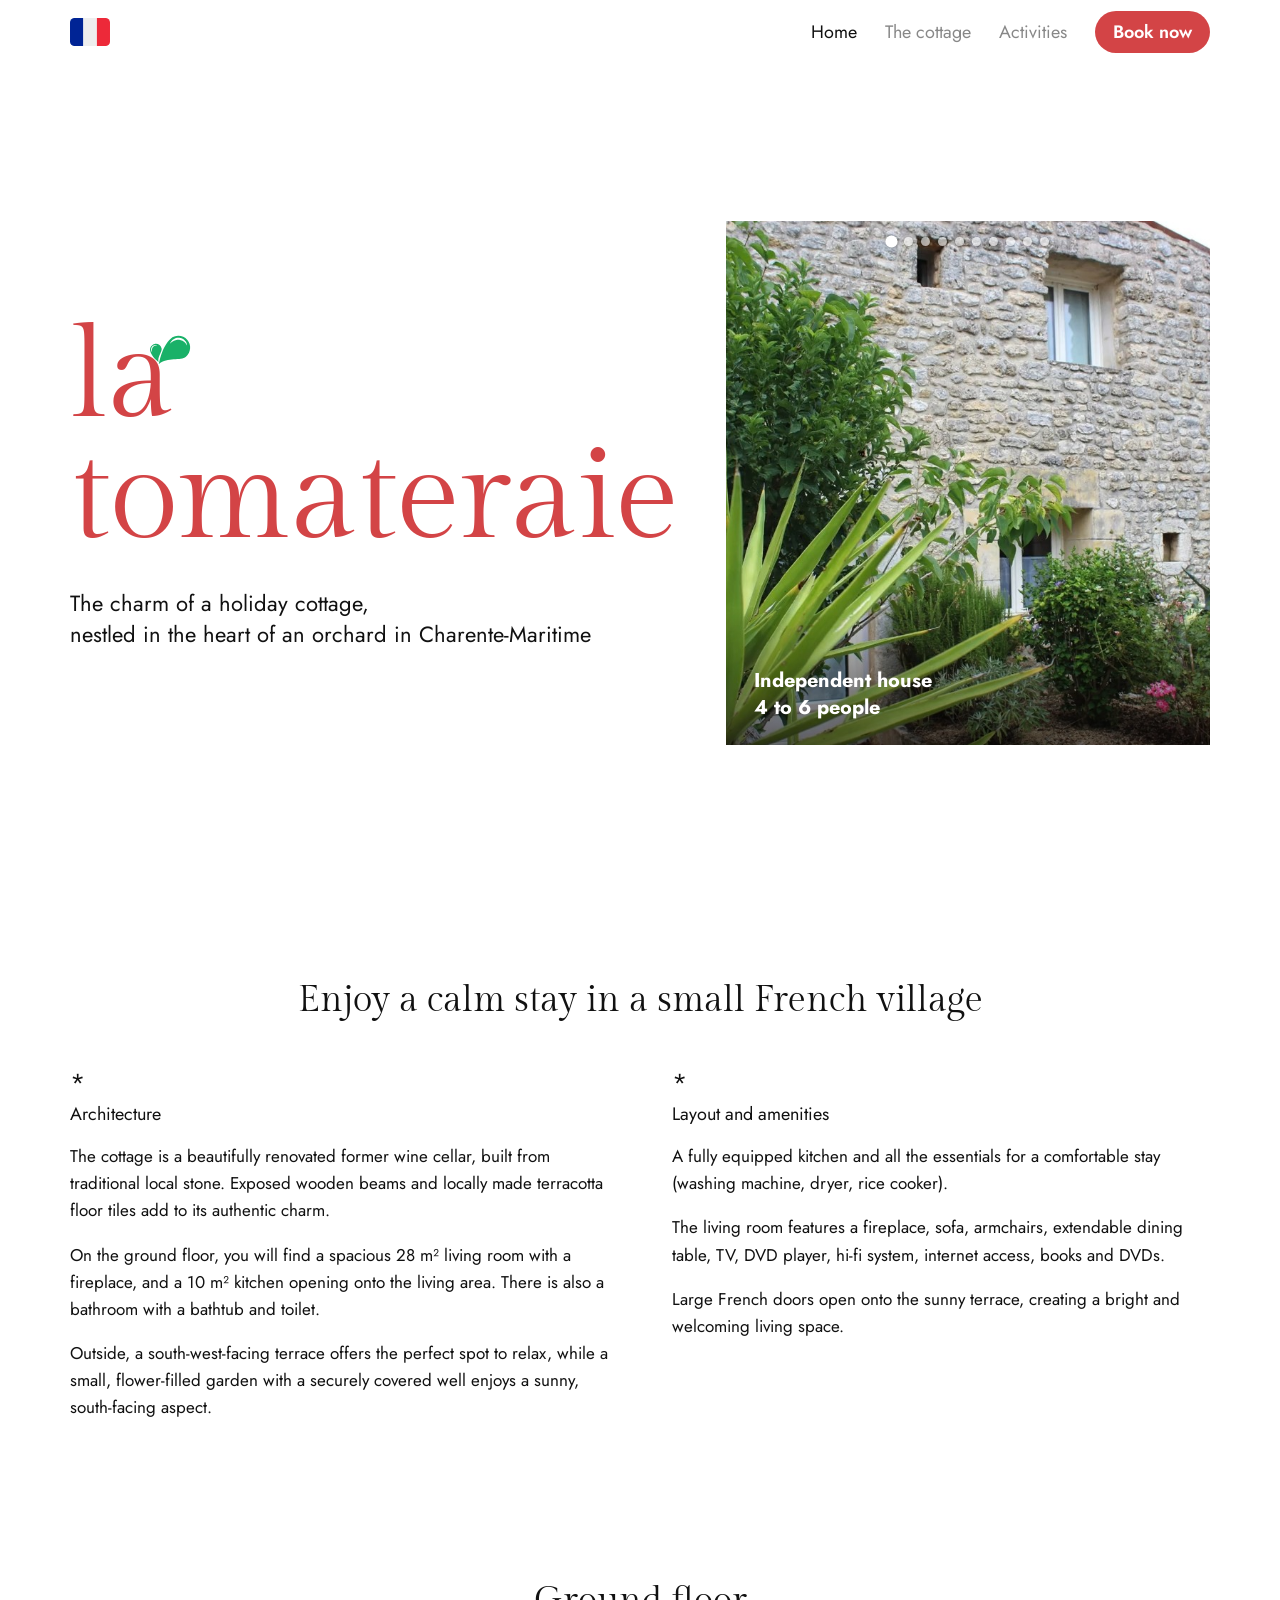
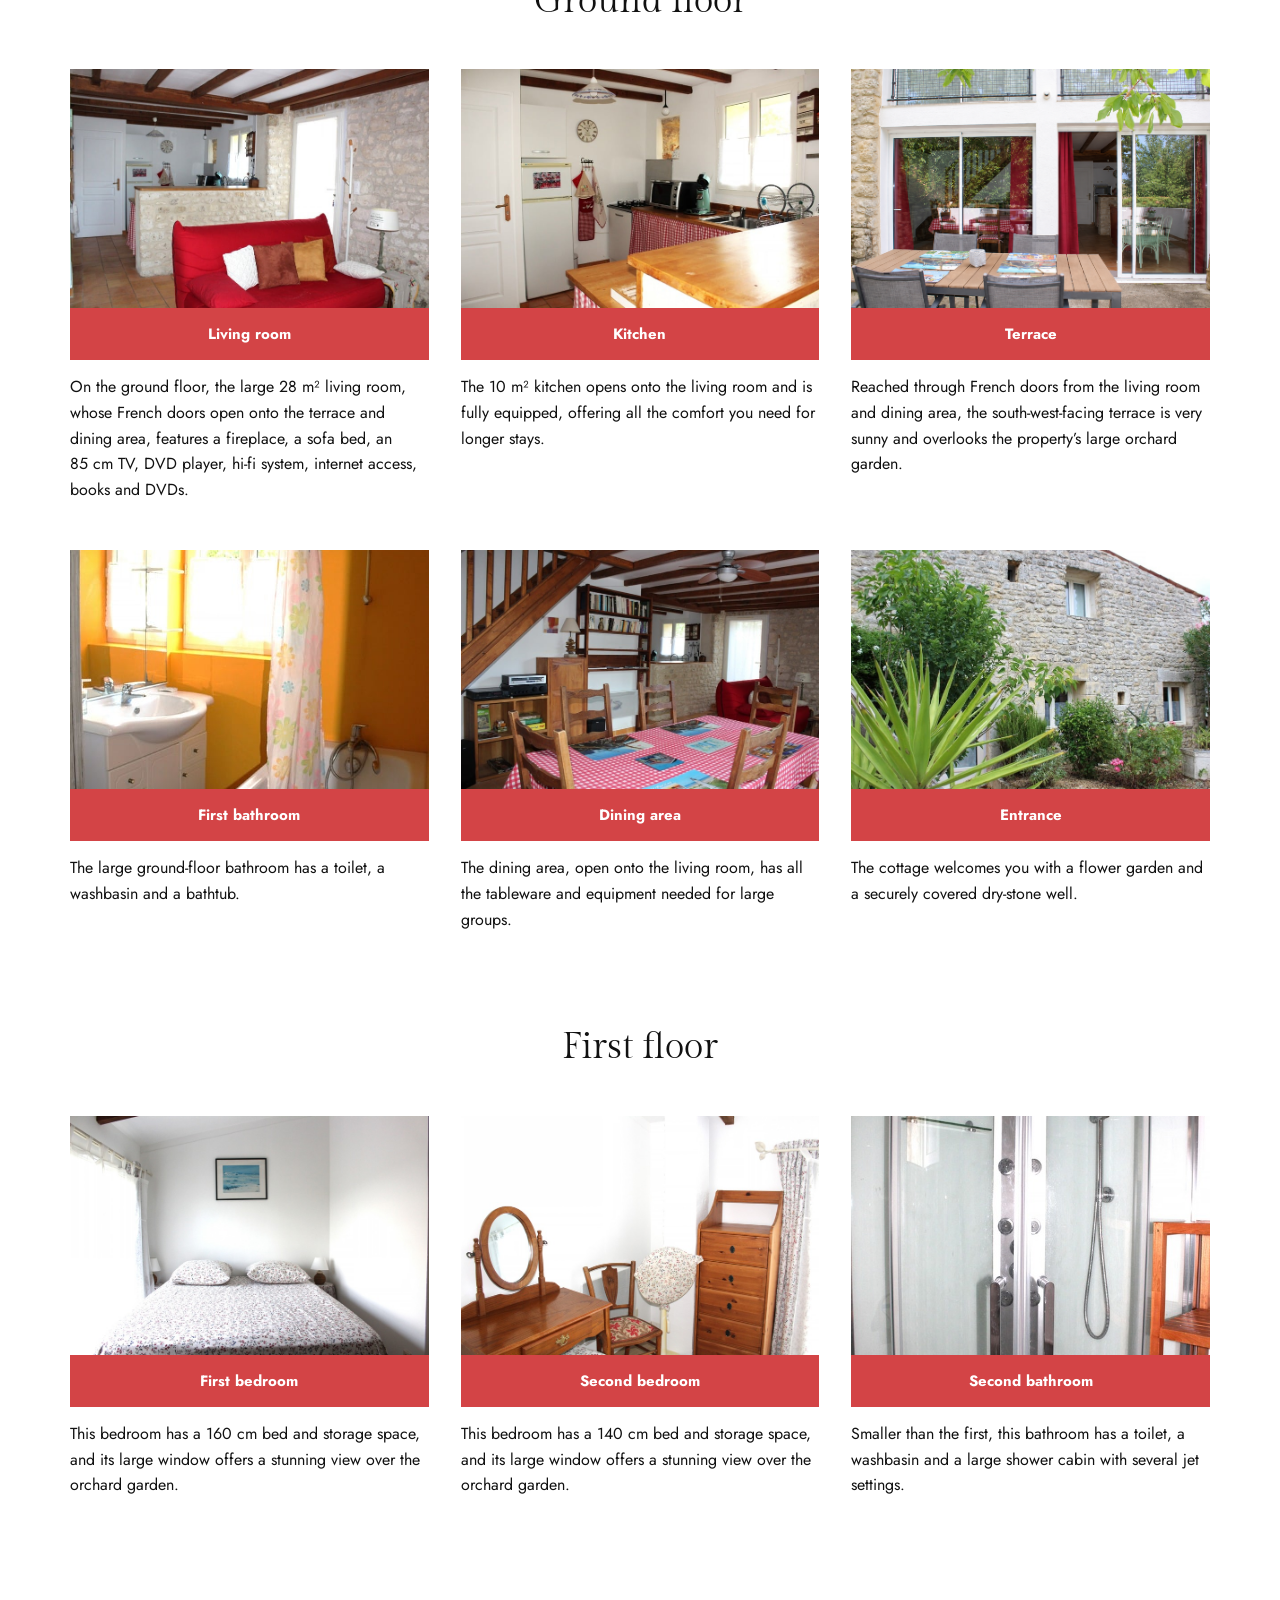
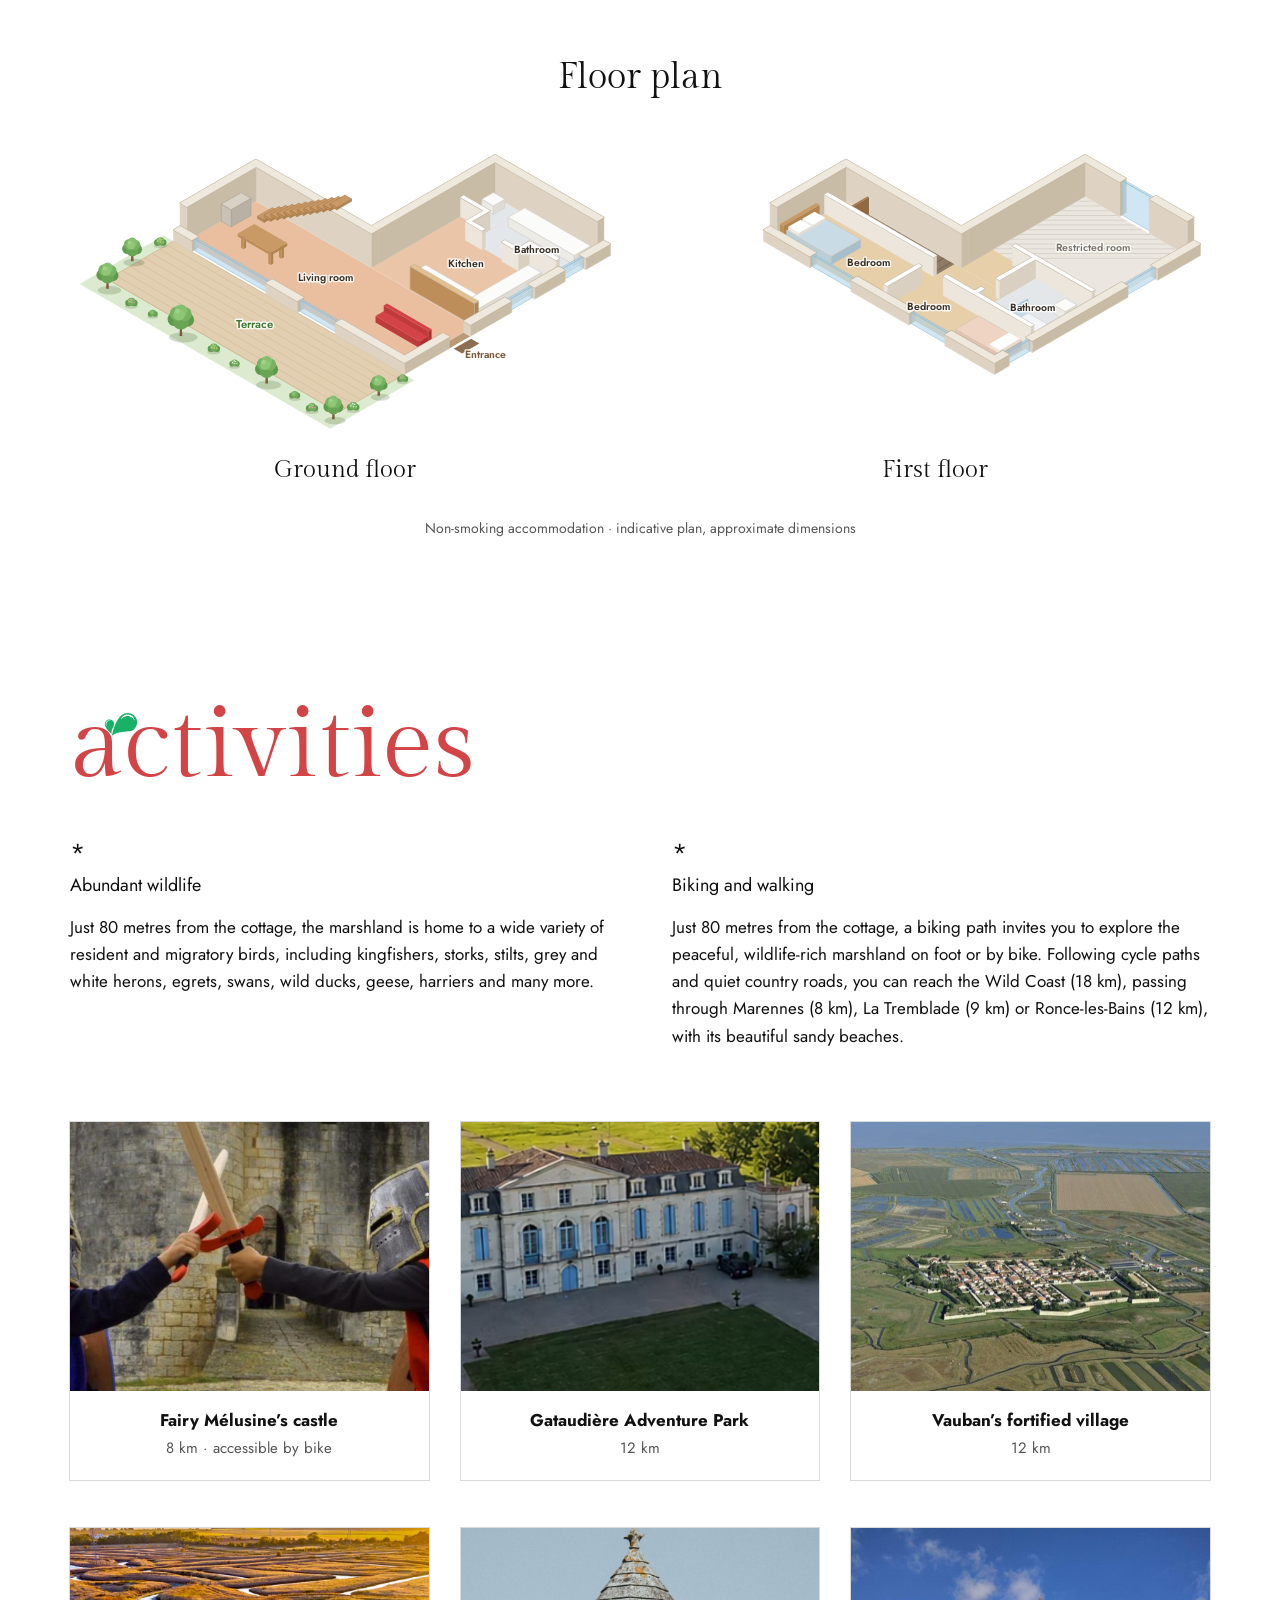
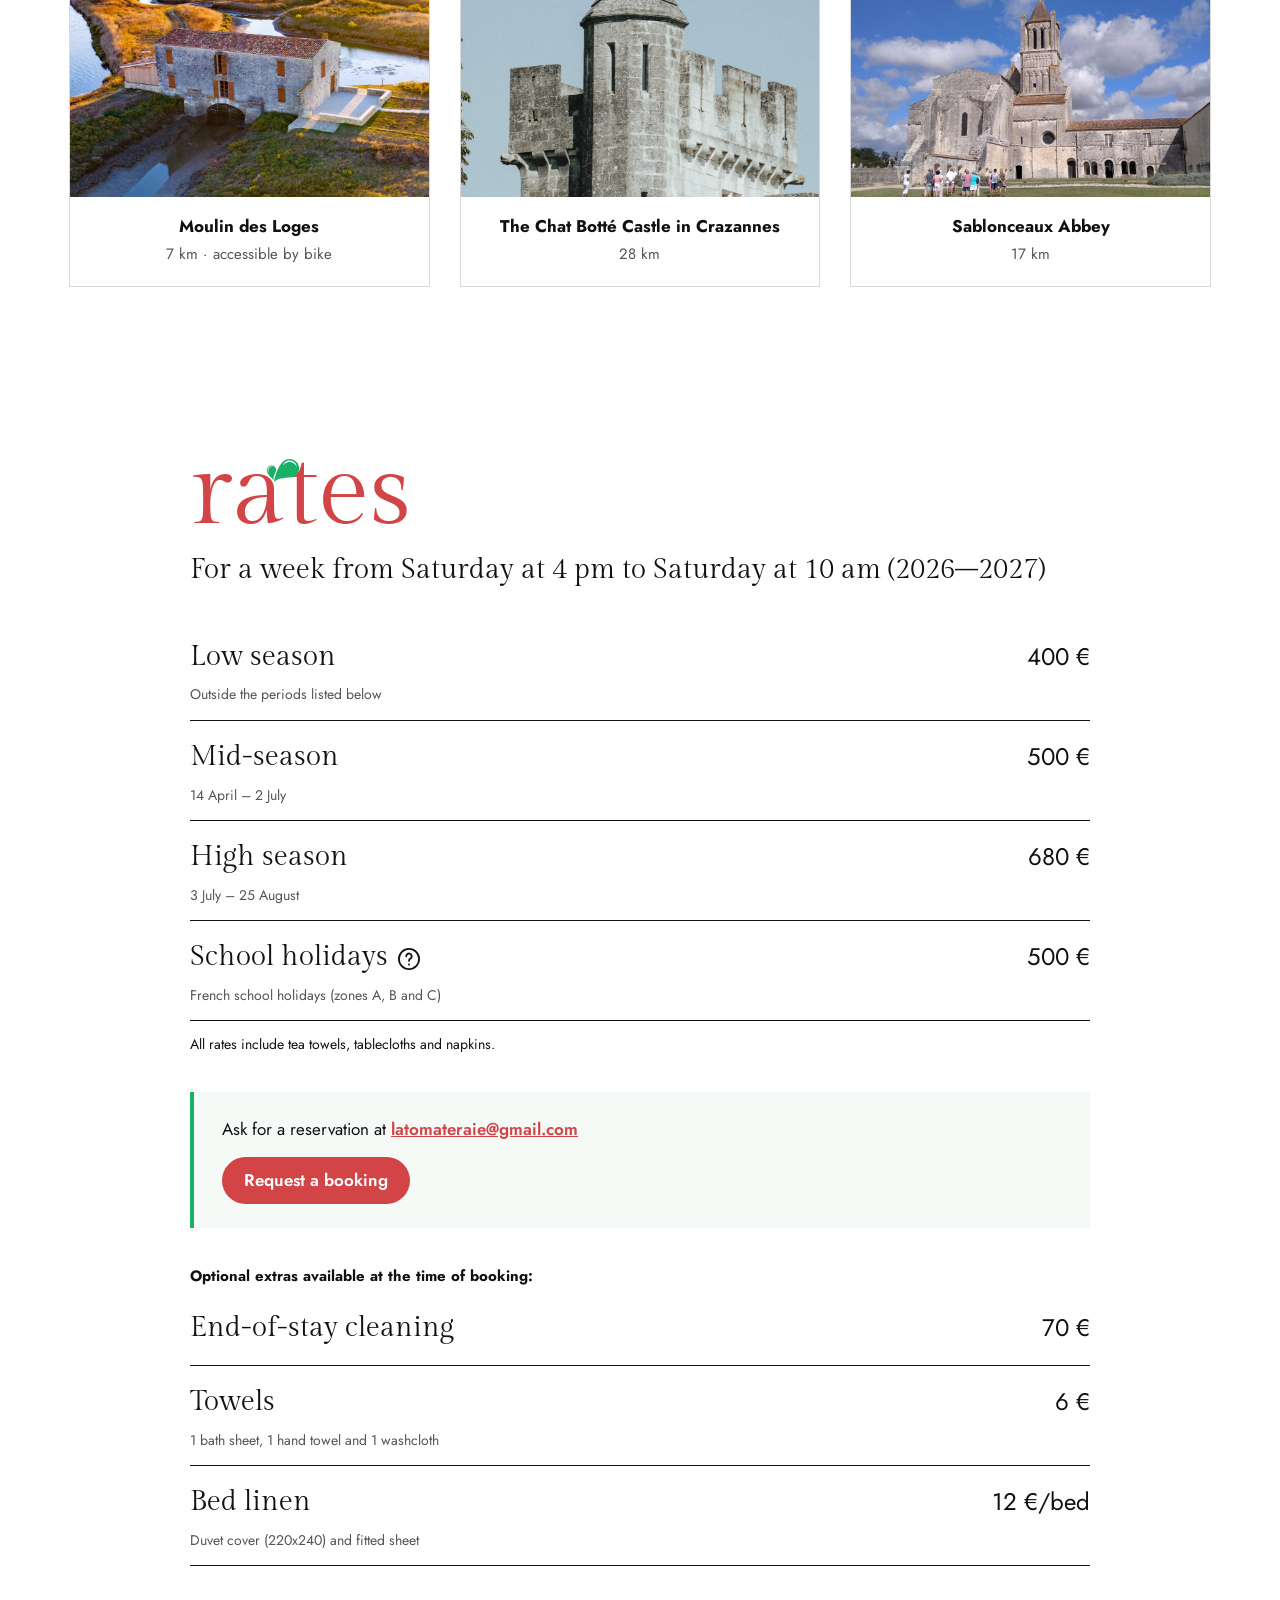
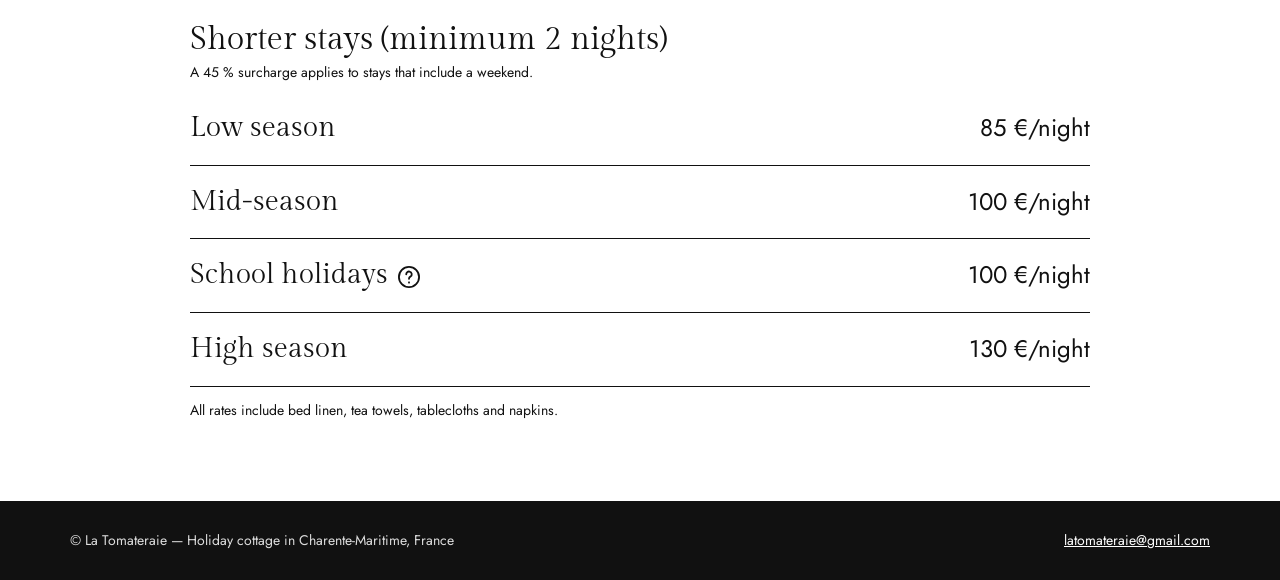
==== commit 01c59033: "better plan" ====
--- a/en/index.html
+++ b/en/index.html
@@ -25,7 +25,7 @@
       <a href="#home" class="actif">Home</a>
       <a href="#cottage">The cottage</a>
       <a href="#activities">Activities</a>
-      <a href="#rates">Rates</a>
+      <a href="#rates" class="nav-reserver">Book now</a>
     </nav>
   </div>
 </header>
@@ -166,27 +166,29 @@
       <div class="plans">
         <figure class="plan-niveau">
           <svg class="plan-svg" viewBox="-325.2 24 577.7 308" role="img" aria-labelledby="plan-rdc-en-titre">
-          <title id="plan-rdc-en-titre">Perspective view of the ground floor: living room with fireplace, staircase, dining area and sofa, open kitchen, bathroom with bathtub, WC, and terrace opening onto the garden.</title>
+          <title id="plan-rdc-en-titre">Perspective view of the ground floor: living room with fireplace, staircase, dining area and sofa, open kitchen, bathroom with bathtub and WC, and terrace opening onto the garden.</title>
           <defs></defs>
-          <polygon points="-226.9,119 36.4,271 -52,322 -315.2,170" fill="#dcebcf"/><polygon points="-216.5,125 26,265 -43.3,305 -285.8,165" fill="#e2cfb1" stroke="#c3a983" stroke-width=".6"/><line x1="-223.4" y1="129" x2="19.1" y2="269" stroke="#cdb48f" stroke-width=".5"/><line x1="-231.2" y1="133.5" x2="11.3" y2="273.5" stroke="#cdb48f" stroke-width=".5"/><line x1="-239" y1="138" x2="3.5" y2="278" stroke="#cdb48f" stroke-width=".5"/><line x1="-246.8" y1="142.5" x2="-4.3" y2="282.5" stroke="#cdb48f" stroke-width=".5"/><line x1="-254.6" y1="147" x2="-12.1" y2="287" stroke="#cdb48f" stroke-width=".5"/><line x1="-262.4" y1="151.5" x2="-19.9" y2="291.5" stroke="#cdb48f" stroke-width=".5"/><line x1="-270.2" y1="156" x2="-27.7" y2="296" stroke="#cdb48f" stroke-width=".5"/><line x1="-278" y1="160.5" x2="-35.5" y2="300.5" stroke="#cdb48f" stroke-width=".5"/><line x1="-285.8" y1="165" x2="-43.3" y2="305" stroke="#cdb48f" stroke-width=".5"/><polygon points="-129.9,83 98.7,215 26,257 -202.6,125" fill="#e9bfa0"/><polygon points="121.2,78 228.6,140 98.7,215 -8.7,153" fill="#ebc5a8"/><polygon points="149,94 228.6,140 174.9,171 95.3,125" fill="#e4e7ea"/><polygon points="121.2,78 147.2,93 112.6,113 86.6,98" fill="#e4e7ea"/><polygon points="88.3,221 95.3,225 73.6,237.5 66.7,233.5" fill="#b89a76"/><polygon points="96.1,227.5 104.8,232.5 86.6,243 77.9,238" fill="#8d6e52"/>
-          <polygon points="235.6,136 228.6,140 228.6,104 235.6,100" fill="#d9d0c2" stroke="#d9d0c2" stroke-width=".5"/><polygon points="114.3,74 228.6,140 228.6,104 114.3,38" fill="#ece6dc" stroke="#ece6dc" stroke-width=".5"/><polygon points="121.2,78 -1.7,149 -1.7,113 121.2,42" fill="#d9d0c2" stroke="#d9d0c2" stroke-width=".5"/><polygon points="-8.7,145 -1.7,149 -1.7,113 -8.7,109" fill="#ece6dc" stroke="#ece6dc" stroke-width=".5"/><polygon points="131.6,90 119.5,97 119.5,88 131.6,81" fill="#dedcd6" stroke="#cfcac0" stroke-width=".6" stroke-linejoin="round"/><polygon points="107.4,90 119.5,97 119.5,88 107.4,81" fill="#ecebe6" stroke="#cfcac0" stroke-width=".6" stroke-linejoin="round"/><polygon points="119.5,74 131.6,81 119.5,88 107.4,81" fill="#fbfbf9" stroke="#cfcac0" stroke-width=".6" stroke-linejoin="round"/><polygon points="102.2,105 98.7,107 98.7,87 102.2,85" fill="#d9d0c2" stroke="#d9d0c2" stroke-width=".5"/><polygon points="84.9,99 98.7,107 98.7,87 84.9,79" fill="#ece6dc" stroke="#ece6dc" stroke-width=".5"/><polygon points="149,94 93.5,126 93.5,106 149,74" fill="#d9d0c2" stroke="#d9d0c2" stroke-width=".5"/><polygon points="90.1,124 93.5,126 93.5,106 90.1,104" fill="#ece6dc" stroke="#ece6dc" stroke-width=".5"/><polygon points="221.7,140 204.4,150 204.4,140 221.7,130" fill="#dedcd6" stroke="#cfcac0" stroke-width=".6" stroke-linejoin="round"/><polygon points="135.1,110 204.4,150 204.4,140 135.1,100" fill="#ecebe6" stroke="#cfcac0" stroke-width=".6" stroke-linejoin="round"/><polygon points="152.4,90 221.7,130 204.4,140 135.1,100" fill="#fbfbf9" stroke="#cfcac0" stroke-width=".6" stroke-linejoin="round"/><polygon points="110.9,132 107.4,134 107.4,114 110.9,112" fill="#d9d0c2" stroke="#d9d0c2" stroke-width=".5"/><polygon points="93.5,126 107.4,134 107.4,114 93.5,106" fill="#ece6dc" stroke="#ece6dc" stroke-width=".5"/><polygon points="-1.7,149 -8.7,153 -8.7,117 -1.7,113" fill="#d9d0c2" stroke="#d9d0c2" stroke-width=".5"/><polygon points="-136.8,79 -8.7,153 -8.7,117 -136.8,43" fill="#ece6dc" stroke="#ece6dc" stroke-width=".5"/><polygon points="-129.9,83 -202.6,125 -202.6,89 -129.9,47" fill="#d9d0c2" stroke="#d9d0c2" stroke-width=".5"/><polygon points="-209.6,121 -202.6,125 -202.6,89 -209.6,85" fill="#ece6dc" stroke="#ece6dc" stroke-width=".5"/><polygon points="-135.1,98 -155.9,110 -155.9,92 -135.1,80" fill="#b9b1a3" stroke="#a99f8f" stroke-width=".6" stroke-linejoin="round"/><polygon points="-166.3,104 -155.9,110 -155.9,92 -166.3,86" fill="#c9c2b5" stroke="#a99f8f" stroke-width=".6" stroke-linejoin="round"/><polygon points="-145.5,74 -135.1,80 -155.9,92 -166.3,86" fill="#d8d2c6" stroke="#a99f8f" stroke-width=".6" stroke-linejoin="round"/><polygon points="-105.7,99 -121.2,108 -121.2,105.2 -105.7,96.2" fill="#b0844f" stroke="#a5794a" stroke-width=".6" stroke-linejoin="round"/><polygon points="-128.2,104 -121.2,108 -121.2,105.2 -128.2,101.2" fill="#bd8e5a" stroke="#a5794a" stroke-width=".6" stroke-linejoin="round"/><polygon points="-112.6,92.2 -105.7,96.2 -121.2,105.2 -128.2,101.2" fill="#c99a66" stroke="#a5794a" stroke-width=".6" stroke-linejoin="round"/><polygon points="-98.7,103 -114.3,112 -114.3,106.4 -98.7,97.4" fill="#b0844f" stroke="#a5794a" stroke-width=".6" stroke-linejoin="round"/><polygon points="-121.2,108 -114.3,112 -114.3,106.4 -121.2,102.4" fill="#bd8e5a" stroke="#a5794a" stroke-width=".6" stroke-linejoin="round"/><polygon points="-105.7,93.4 -98.7,97.4 -114.3,106.4 -121.2,102.4" fill="#c99a66" stroke="#a5794a" stroke-width=".6" stroke-linejoin="round"/><polygon points="-91.8,107 -107.4,116 -107.4,107.6 -91.8,98.6" fill="#b0844f" stroke="#a5794a" stroke-width=".6" stroke-linejoin="round"/><polygon points="-114.3,112 -107.4,116 -107.4,107.6 -114.3,103.6" fill="#bd8e5a" stroke="#a5794a" stroke-width=".6" stroke-linejoin="round"/><polygon points="-98.7,94.6 -91.8,98.6 -107.4,107.6 -114.3,103.6" fill="#c99a66" stroke="#a5794a" stroke-width=".6" stroke-linejoin="round"/><polygon points="-84.9,111 -100.5,120 -100.5,108.8 -84.9,99.8" fill="#b0844f" stroke="#a5794a" stroke-width=".6" stroke-linejoin="round"/><polygon points="-107.4,116 -100.5,120 -100.5,108.8 -107.4,104.8" fill="#bd8e5a" stroke="#a5794a" stroke-width=".6" stroke-linejoin="round"/><polygon points="-91.8,95.8 -84.9,99.8 -100.5,108.8 -107.4,104.8" fill="#c99a66" stroke="#a5794a" stroke-width=".6" stroke-linejoin="round"/><polygon points="-77.9,115 -93.5,124 -93.5,110 -77.9,101" fill="#b0844f" stroke="#a5794a" stroke-width=".6" stroke-linejoin="round"/><polygon points="-100.5,120 -93.5,124 -93.5,110 -100.5,106" fill="#bd8e5a" stroke="#a5794a" stroke-width=".6" stroke-linejoin="round"/><polygon points="-84.9,97 -77.9,101 -93.5,110 -100.5,106" fill="#c99a66" stroke="#a5794a" stroke-width=".6" stroke-linejoin="round"/><polygon points="-129,125.5 -131.6,127 -131.6,115 -129,113.5" fill="#b0844f"/><polygon points="-134.2,125.5 -131.6,127 -131.6,115 -134.2,113.5" fill="#bd8e5a"/><polygon points="-131.6,112 -129,113.5 -131.6,115 -134.2,113.5" fill="#b0844f"/><polygon points="-71,119 -86.6,128 -86.6,111.2 -71,102.2" fill="#b0844f" stroke="#a5794a" stroke-width=".6" stroke-linejoin="round"/><polygon points="-93.5,124 -86.6,128 -86.6,111.2 -93.5,107.2" fill="#bd8e5a" stroke="#a5794a" stroke-width=".6" stroke-linejoin="round"/><polygon points="-77.9,98.2 -71,102.2 -86.6,111.2 -93.5,107.2" fill="#c99a66" stroke="#a5794a" stroke-width=".6" stroke-linejoin="round"/><polygon points="-64.1,123 -79.7,132 -79.7,112.4 -64.1,103.4" fill="#b0844f" stroke="#a5794a" stroke-width=".6" stroke-linejoin="round"/><polygon points="-86.6,128 -79.7,132 -79.7,112.4 -86.6,108.4" fill="#bd8e5a" stroke="#a5794a" stroke-width=".6" stroke-linejoin="round"/><polygon points="-71,99.4 -64.1,103.4 -79.7,112.4 -86.6,108.4" fill="#c99a66" stroke="#a5794a" stroke-width=".6" stroke-linejoin="round"/><polygon points="-140.3,132 -142.9,133.5 -142.9,121.5 -140.3,120" fill="#b0844f"/><polygon points="-145.5,132 -142.9,133.5 -142.9,121.5 -145.5,120" fill="#bd8e5a"/><polygon points="-142.9,118.5 -140.3,120 -142.9,121.5 -145.5,120" fill="#b0844f"/><polygon points="-190.5,132 -197.5,136 -197.5,124 -190.5,120" fill="#d9d0c2" stroke="#d9d0c2" stroke-width=".5"/><polygon points="-216.5,125 -197.5,136 -197.5,124 -216.5,113" fill="#ece6dc" stroke="#ece6dc" stroke-width=".5"/><polygon points="-57.2,127 -72.7,136 -72.7,113.6 -57.2,104.6" fill="#b0844f" stroke="#a5794a" stroke-width=".6" stroke-linejoin="round"/><polygon points="-79.7,132 -72.7,136 -72.7,113.6 -79.7,109.6" fill="#bd8e5a" stroke="#a5794a" stroke-width=".6" stroke-linejoin="round"/><polygon points="-64.1,100.6 -57.2,104.6 -72.7,113.6 -79.7,109.6" fill="#c99a66" stroke="#a5794a" stroke-width=".6" stroke-linejoin="round"/><polygon points="-50.2,131 -65.8,140 -65.8,114.8 -50.2,105.8" fill="#b0844f" stroke="#a5794a" stroke-width=".6" stroke-linejoin="round"/><polygon points="-72.7,136 -65.8,140 -65.8,114.8 -72.7,110.8" fill="#bd8e5a" stroke="#a5794a" stroke-width=".6" stroke-linejoin="round"/><polygon points="-57.2,101.8 -50.2,105.8 -65.8,114.8 -72.7,110.8" fill="#c99a66" stroke="#a5794a" stroke-width=".6" stroke-linejoin="round"/><polygon points="-100.5,142 -103.1,143.5 -103.1,131.5 -100.5,130" fill="#b0844f"/><polygon points="-105.7,142 -103.1,143.5 -103.1,131.5 -105.7,130" fill="#bd8e5a"/><polygon points="-103.1,128.5 -100.5,130 -103.1,131.5 -105.7,130" fill="#b0844f"/><polygon points="-43.3,135 -58.9,144 -58.9,116 -43.3,107" fill="#b0844f" stroke="#a5794a" stroke-width=".6" stroke-linejoin="round"/><polygon points="-65.8,140 -58.9,144 -58.9,116 -65.8,112" fill="#bd8e5a" stroke="#a5794a" stroke-width=".6" stroke-linejoin="round"/><polygon points="-50.2,103 -43.3,107 -58.9,116 -65.8,112" fill="#c99a66" stroke="#a5794a" stroke-width=".6" stroke-linejoin="round"/><polygon points="-36.4,139 -52,148 -52,117.2 -36.4,108.2" fill="#b0844f" stroke="#a5794a" stroke-width=".6" stroke-linejoin="round"/><polygon points="-58.9,144 -52,148 -52,117.2 -58.9,113.2" fill="#bd8e5a" stroke="#a5794a" stroke-width=".6" stroke-linejoin="round"/><polygon points="-43.3,104.2 -36.4,108.2 -52,117.2 -58.9,113.2" fill="#c99a66" stroke="#a5794a" stroke-width=".6" stroke-linejoin="round"/><polygon points="-111.7,148.5 -114.3,150 -114.3,138 -111.7,136.5" fill="#b0844f"/><polygon points="-116.9,148.5 -114.3,150 -114.3,138 -116.9,136.5" fill="#bd8e5a"/><polygon points="-114.3,135 -111.7,136.5 -114.3,138 -116.9,136.5" fill="#b0844f"/><polygon points="-97,130 -114.3,140 -114.3,137 -97,127" fill="#b0844f"/><polygon points="-149,120 -114.3,140 -114.3,137 -149,117" fill="#bd8e5a"/><polygon points="-131.6,107 -97,127 -114.3,137 -149,117" fill="#c99a66"/><polygon points="-29.4,143 -45,152 -45,118.4 -29.4,109.4" fill="#b0844f" stroke="#a5794a" stroke-width=".6" stroke-linejoin="round"/><polygon points="-52,148 -45,152 -45,118.4 -52,114.4" fill="#bd8e5a" stroke="#a5794a" stroke-width=".6" stroke-linejoin="round"/><polygon points="-36.4,105.4 -29.4,109.4 -45,118.4 -52,114.4" fill="#c99a66" stroke="#a5794a" stroke-width=".6" stroke-linejoin="round"/><polygon points="145.5,152 142,154 142,134 145.5,132" fill="#d9d0c2" stroke="#d9d0c2" stroke-width=".5"/><polygon points="128.2,146 142,154 142,134 128.2,126" fill="#ece6dc" stroke="#ece6dc" stroke-width=".5"/><polygon points="242.5,140 216.5,155 216.5,143 242.5,128" fill="#d9d0c2" stroke="#d9d0c2" stroke-width=".5"/><polygon points="209.6,151 216.5,155 216.5,143 209.6,139" fill="#ece6dc" stroke="#ece6dc" stroke-width=".5"/><polygon points="161.1,147 145.5,156 145.5,136 161.1,127" fill="#d9d0c2" stroke="#d9d0c2" stroke-width=".5"/><polygon points="142,154 145.5,156 145.5,136 142,134" fill="#ece6dc" stroke="#ece6dc" stroke-width=".5"/><polygon points="188.8,163 185.3,165 185.3,145 188.8,143" fill="#d9d0c2" stroke="#d9d0c2" stroke-width=".5"/><polygon points="157.6,149 185.3,165 185.3,145 157.6,129" fill="#ece6dc" stroke="#ece6dc" stroke-width=".5"/><polygon points="214.8,154 193.1,166.5 193.1,154.5 214.8,142" fill="rgba(170,210,232,.55)" stroke="#8dbbd2" stroke-width=".6" stroke-linejoin="round"/><polygon points="189.7,164.5 193.1,166.5 193.1,154.5 189.7,152.5" fill="rgba(170,210,232,.55)" stroke="#8dbbd2" stroke-width=".6" stroke-linejoin="round"/><polygon points="211.3,140 214.8,142 193.1,154.5 189.7,152.5" fill="rgba(170,210,232,.55)" stroke="#8dbbd2" stroke-width=".6" stroke-linejoin="round"/><polygon points="-114.3,178 -117.8,180 -117.8,168 -114.3,166" fill="rgba(170,210,232,.55)" stroke="#8dbbd2" stroke-width=".6" stroke-linejoin="round"/><polygon points="-195.7,135 -117.8,180 -117.8,168 -195.7,123" fill="rgba(170,210,232,.55)" stroke="#8dbbd2" stroke-width=".6" stroke-linejoin="round"/><polygon points="-192.3,121 -114.3,166 -117.8,168 -195.7,123" fill="rgba(170,210,232,.55)" stroke="#8dbbd2" stroke-width=".6" stroke-linejoin="round"/><polygon points="95.3,185 86.6,190 86.6,172 95.3,167" fill="#b9b1a3" stroke="#bfae94" stroke-width=".6" stroke-linejoin="round"/><polygon points="36.4,161 86.6,190 86.6,172 36.4,143" fill="#c9c2b5" stroke="#bfae94" stroke-width=".6" stroke-linejoin="round"/><polygon points="45,138 95.3,167 86.6,172 36.4,143" fill="#e3c08f" stroke="#bfae94" stroke-width=".6" stroke-linejoin="round"/><polygon points="-79.7,196 -86.6,200 -86.6,188 -79.7,184" fill="#d9d0c2" stroke="#d9d0c2" stroke-width=".5"/><polygon points="-119.5,181 -86.6,200 -86.6,188 -119.5,169" fill="#ece6dc" stroke="#ece6dc" stroke-width=".5"/><polygon points="168,175 109.1,209 109.1,193 168,159" fill="#dedcd6" stroke="#cfcac0" stroke-width=".6" stroke-linejoin="round"/><polygon points="91.8,199 109.1,209 109.1,193 91.8,183" fill="#ecebe6" stroke="#cfcac0" stroke-width=".6" stroke-linejoin="round"/><polygon points="150.7,149 168,159 109.1,193 91.8,183" fill="#fbfbf9" stroke="#cfcac0" stroke-width=".6" stroke-linejoin="round"/><polygon points="194.9,167.5 162.8,186 162.8,174 194.9,155.5" fill="#d9d0c2" stroke="#d9d0c2" stroke-width=".5"/><polygon points="155.9,182 162.8,186 162.8,174 155.9,170" fill="#ece6dc" stroke="#ece6dc" stroke-width=".5"/><polygon points="161.1,185 136.8,199 136.8,187 161.1,173" fill="rgba(170,210,232,.55)" stroke="#8dbbd2" stroke-width=".6" stroke-linejoin="round"/><polygon points="133.4,197 136.8,199 136.8,187 133.4,185" fill="rgba(170,210,232,.55)" stroke="#8dbbd2" stroke-width=".6" stroke-linejoin="round"/><polygon points="157.6,171 161.1,173 136.8,187 133.4,185" fill="rgba(170,210,232,.55)" stroke="#8dbbd2" stroke-width=".6" stroke-linejoin="round"/><polygon points="138.6,200 95.3,225 95.3,213 138.6,188" fill="#d9d0c2" stroke="#d9d0c2" stroke-width=".5"/><polygon points="88.3,221 95.3,225 95.3,213 88.3,209" fill="#ece6dc" stroke="#ece6dc" stroke-width=".5"/><polygon points="57.2,229 52,232 52,219 57.2,216" fill="#a8302f"/><polygon points="5.2,205 52,232 52,219 5.2,192" fill="#bf3a3a"/><polygon points="10.4,189 57.2,216 52,219 5.2,192" fill="#d34446"/><polygon points="52,232 38.1,240 38.1,233 52,225" fill="#a8302f"/><polygon points="-8.7,213 38.1,240 38.1,233 -8.7,206" fill="#bf3a3a"/><polygon points="5.2,198 52,225 38.1,233 -8.7,206" fill="#d34446"/><polygon points="5.2,247 1.7,249 1.7,237 5.2,235" fill="rgba(170,210,232,.55)" stroke="#8dbbd2" stroke-width=".6" stroke-linejoin="round"/><polygon points="-84.9,199 1.7,249 1.7,237 -84.9,187" fill="rgba(170,210,232,.55)" stroke="#8dbbd2" stroke-width=".6" stroke-linejoin="round"/><polygon points="-81.4,185 5.2,235 1.7,237 -84.9,187" fill="rgba(170,210,232,.55)" stroke="#8dbbd2" stroke-width=".6" stroke-linejoin="round"/><polygon points="73.6,237.5 32.9,261 32.9,249 73.6,225.5" fill="#d9d0c2" stroke="#d9d0c2" stroke-width=".5"/><polygon points="26,257 32.9,261 32.9,249 26,245" fill="#ece6dc" stroke="#ece6dc" stroke-width=".5"/><polygon points="32.9,261 26,265 26,253 32.9,249" fill="#d9d0c2" stroke="#d9d0c2" stroke-width=".5"/><polygon points="0,250 26,265 26,253 0,238" fill="#ece6dc" stroke="#ece6dc" stroke-width=".5"/>
-          <g fill="#ffffff" stroke="#bcae98" stroke-width="1.3" stroke-linejoin="round"><polygon points="121.2,34 235.6,100 228.6,104 114.3,38"/><polygon points="114.3,38 121.2,42 -1.7,113 -8.7,109"/><polygon points="88.3,77 102.2,85 98.7,87 84.9,79"/><polygon points="145.5,72 149,74 93.5,106 90.1,104"/><polygon points="97,104 110.9,112 107.4,114 93.5,106"/><polygon points="-129.9,39 -1.7,113 -8.7,117 -136.8,43"/><polygon points="-136.8,43 -129.9,47 -202.6,89 -209.6,85"/><polygon points="-209.6,109 -190.5,120 -197.5,124 -216.5,113"/><polygon points="131.6,124 145.5,132 142,134 128.2,126"/><polygon points="235.6,124 242.5,128 216.5,143 209.6,139"/><polygon points="157.6,125 161.1,127 145.5,136 142,134"/><polygon points="161.1,127 188.8,143 185.3,145 157.6,129"/><polygon points="-112.6,165 -79.7,184 -86.6,188 -119.5,169"/><polygon points="187.9,151.5 194.9,155.5 162.8,174 155.9,170"/><polygon points="131.6,184 138.6,188 95.3,213 88.3,209"/><polygon points="66.7,221.5 73.6,225.5 32.9,249 26,245"/><polygon points="6.9,234 32.9,249 26,253 0,238"/></g>
-          <g fill="#ffffff" stroke="#ffffff" stroke-width=".5"><polygon points="121.2,34 235.6,100 228.6,104 114.3,38"/><polygon points="114.3,38 121.2,42 -1.7,113 -8.7,109"/><polygon points="88.3,77 102.2,85 98.7,87 84.9,79"/><polygon points="145.5,72 149,74 93.5,106 90.1,104"/><polygon points="97,104 110.9,112 107.4,114 93.5,106"/><polygon points="-129.9,39 -1.7,113 -8.7,117 -136.8,43"/><polygon points="-136.8,43 -129.9,47 -202.6,89 -209.6,85"/><polygon points="-209.6,109 -190.5,120 -197.5,124 -216.5,113"/><polygon points="131.6,124 145.5,132 142,134 128.2,126"/><polygon points="235.6,124 242.5,128 216.5,143 209.6,139"/><polygon points="157.6,125 161.1,127 145.5,136 142,134"/><polygon points="161.1,127 188.8,143 185.3,145 157.6,129"/><polygon points="-112.6,165 -79.7,184 -86.6,188 -119.5,169"/><polygon points="187.9,151.5 194.9,155.5 162.8,174 155.9,170"/><polygon points="131.6,184 138.6,188 95.3,213 88.3,209"/><polygon points="66.7,221.5 73.6,225.5 32.9,249 26,245"/><polygon points="6.9,234 32.9,249 26,253 0,238"/></g>
-          <ellipse cx="-284.1" cy="180" rx="9.9" ry="4.05" fill="rgba(60,90,40,.18)"/><line x1="-284.1" y1="178" x2="-284.1" y2="168.1" stroke="#8a6a48" stroke-width="2.4"/><circle cx="-284.1" cy="163.6" r="9" fill="#7fb069"/><circle cx="-286.8" cy="161.8" r="4.95" fill="#93c47d"/><ellipse cx="-168" cy="249" rx="12.100000000000001" ry="4.95" fill="rgba(60,90,40,.18)"/><line x1="-168" y1="247" x2="-168" y2="234.9" stroke="#8a6a48" stroke-width="2.4"/><circle cx="-168" cy="229.4" r="11" fill="#7fb069"/><circle cx="-171.3" cy="227.2" r="6.050000000000001" fill="#93c47d"/><ellipse cx="-58.9" cy="308" rx="9.9" ry="4.05" fill="rgba(60,90,40,.18)"/><line x1="-58.9" y1="306" x2="-58.9" y2="296.1" stroke="#8a6a48" stroke-width="2.4"/><circle cx="-58.9" cy="291.6" r="9" fill="#7fb069"/><circle cx="-61.6" cy="289.8" r="4.95" fill="#93c47d"/>
-          <text x="-57.2" y="167" class="plan-etiquette " text-anchor="middle"><tspan x="-57.2" dy="0">Living room</tspan></text><text x="90.9" y="152.5" class="plan-etiquette " text-anchor="middle"><tspan x="90.9" dy="0">Kitchen</tspan></text><text x="164.5" y="137" class="plan-etiquette " text-anchor="middle"><tspan x="164.5" dy="0">Bathroom</tspan></text><text x="106.5" y="99.5" class="plan-etiquette petit" text-anchor="middle"><tspan x="106.5" dy="0">WC</tspan></text><text x="-143.8" y="149" class="plan-etiquette petit" text-anchor="middle"><tspan x="-143.8" dy="0">Dining area</tspan></text><text x="-131.6" y="216" class="plan-etiquette vert" text-anchor="middle"><tspan x="-131.6" dy="0">Terrace</tspan></text><text x="111.7" y="247.5" class="plan-etiquette entree" text-anchor="middle"><tspan x="111.7" dy="0">Entrance</tspan></text>
+          <polygon points="-226.9,119 36.4,271 -52,322 -315.2,170" fill="#dcebcf"/><polygon points="-216.5,125 26,265 -43.3,305 -285.8,165" fill="#e2cfb1" stroke="#c3a983" stroke-width=".6"/><line x1="-223.4" y1="129" x2="19.1" y2="269" stroke="#cdb48f" stroke-width=".5"/><line x1="-231.2" y1="133.5" x2="11.3" y2="273.5" stroke="#cdb48f" stroke-width=".5"/><line x1="-239" y1="138" x2="3.5" y2="278" stroke="#cdb48f" stroke-width=".5"/><line x1="-246.8" y1="142.5" x2="-4.3" y2="282.5" stroke="#cdb48f" stroke-width=".5"/><line x1="-254.6" y1="147" x2="-12.1" y2="287" stroke="#cdb48f" stroke-width=".5"/><line x1="-262.4" y1="151.5" x2="-19.9" y2="291.5" stroke="#cdb48f" stroke-width=".5"/><line x1="-270.2" y1="156" x2="-27.7" y2="296" stroke="#cdb48f" stroke-width=".5"/><line x1="-278" y1="160.5" x2="-35.5" y2="300.5" stroke="#cdb48f" stroke-width=".5"/><line x1="-285.8" y1="165" x2="-43.3" y2="305" stroke="#cdb48f" stroke-width=".5"/><polygon points="-129.9,83 98.7,215 26,257 -202.6,125" fill="#e9bfa0"/><polygon points="121.2,78 228.6,140 98.7,215 -8.7,153" fill="#ebc5a8"/><polygon points="149,94 228.6,140 174.9,171 95.3,125" fill="#e4e7ea"/><polygon points="121.2,78 149,94 114.3,114 86.6,98" fill="#e4e7ea"/><polygon points="88.3,221 95.3,225 73.6,237.5 66.7,233.5" fill="#b89a76"/><polygon points="96.1,227.5 104.8,232.5 86.6,243 77.9,238" fill="#8d6e52"/>
+          <polygon points="235.6,136 228.6,140 228.6,104 235.6,100" fill="#c9bca7" stroke="#c9bca7" stroke-width=".5"/><polygon points="114.3,74 228.6,140 228.6,104 114.3,38" fill="#ded3c2" stroke="#ded3c2" stroke-width=".5"/><polygon points="121.2,78 -1.7,149 -1.7,113 121.2,42" fill="#c9bca7" stroke="#c9bca7" stroke-width=".5"/><polygon points="-8.7,145 -1.7,149 -1.7,113 -8.7,109" fill="#ded3c2" stroke="#ded3c2" stroke-width=".5"/><polygon points="131.6,90 119.5,97 119.5,88 131.6,81" fill="#dedcd6" stroke="#cfcac0" stroke-width=".6" stroke-linejoin="round"/><polygon points="107.4,90 119.5,97 119.5,88 107.4,81" fill="#ecebe6" stroke="#cfcac0" stroke-width=".6" stroke-linejoin="round"/><polygon points="119.5,74 131.6,81 119.5,88 107.4,81" fill="#fbfbf9" stroke="#cfcac0" stroke-width=".6" stroke-linejoin="round"/><polygon points="116,113 112.6,115 112.6,95 116,93" fill="#d9d0c2" stroke="#d9d0c2" stroke-width=".5"/><polygon points="84.9,99 112.6,115 112.6,95 84.9,79" fill="#ece6dc" stroke="#ece6dc" stroke-width=".5"/><polygon points="112.6,115 93.5,126 93.5,106 112.6,95" fill="#d9d0c2" stroke="#d9d0c2" stroke-width=".5"/><polygon points="90.1,124 93.5,126 93.5,106 90.1,104" fill="#ece6dc" stroke="#ece6dc" stroke-width=".5"/><polygon points="221.7,140 204.4,150 204.4,140 221.7,130" fill="#dedcd6" stroke="#cfcac0" stroke-width=".6" stroke-linejoin="round"/><polygon points="135.1,110 204.4,150 204.4,140 135.1,100" fill="#ecebe6" stroke="#cfcac0" stroke-width=".6" stroke-linejoin="round"/><polygon points="152.4,90 221.7,130 204.4,140 135.1,100" fill="#fbfbf9" stroke="#cfcac0" stroke-width=".6" stroke-linejoin="round"/><polygon points="110.9,132 107.4,134 107.4,114 110.9,112" fill="#d9d0c2" stroke="#d9d0c2" stroke-width=".5"/><polygon points="93.5,126 107.4,134 107.4,114 93.5,106" fill="#ece6dc" stroke="#ece6dc" stroke-width=".5"/><polygon points="-1.7,149 -8.7,153 -8.7,117 -1.7,113" fill="#c9bca7" stroke="#c9bca7" stroke-width=".5"/><polygon points="-136.8,79 -8.7,153 -8.7,117 -136.8,43" fill="#ded3c2" stroke="#ded3c2" stroke-width=".5"/><polygon points="-129.9,83 -202.6,125 -202.6,89 -129.9,47" fill="#c9bca7" stroke="#c9bca7" stroke-width=".5"/><polygon points="-209.6,121 -202.6,125 -202.6,89 -209.6,85" fill="#ded3c2" stroke="#ded3c2" stroke-width=".5"/><polygon points="-135.1,98 -155.9,110 -155.9,92 -135.1,80" fill="#b9b1a3" stroke="#a99f8f" stroke-width=".6" stroke-linejoin="round"/><polygon points="-166.3,104 -155.9,110 -155.9,92 -166.3,86" fill="#c9c2b5" stroke="#a99f8f" stroke-width=".6" stroke-linejoin="round"/><polygon points="-145.5,74 -135.1,80 -155.9,92 -166.3,86" fill="#d8d2c6" stroke="#a99f8f" stroke-width=".6" stroke-linejoin="round"/><polygon points="-105.7,96.3 -121.2,105.3 -121.2,102.8 -105.7,93.8" fill="#b0844f" stroke="#a5794a" stroke-width=".6" stroke-linejoin="round"/><polygon points="-128.2,101.3 -121.2,105.3 -121.2,102.8 -128.2,98.8" fill="#bd8e5a" stroke="#a5794a" stroke-width=".6" stroke-linejoin="round"/><polygon points="-112.6,89.8 -105.7,93.8 -121.2,102.8 -128.2,98.8" fill="#c99a66" stroke="#a5794a" stroke-width=".6" stroke-linejoin="round"/><polygon points="-98.7,95.1 -114.3,104.1 -114.3,101.6 -98.7,92.6" fill="#b0844f" stroke="#a5794a" stroke-width=".6" stroke-linejoin="round"/><polygon points="-121.2,100.1 -114.3,104.1 -114.3,101.6 -121.2,97.6" fill="#bd8e5a" stroke="#a5794a" stroke-width=".6" stroke-linejoin="round"/><polygon points="-105.7,88.6 -98.7,92.6 -114.3,101.6 -121.2,97.6" fill="#c99a66" stroke="#a5794a" stroke-width=".6" stroke-linejoin="round"/><polygon points="-91.8,93.9 -107.4,102.9 -107.4,100.4 -91.8,91.4" fill="#b0844f" stroke="#a5794a" stroke-width=".6" stroke-linejoin="round"/><polygon points="-114.3,98.9 -107.4,102.9 -107.4,100.4 -114.3,96.4" fill="#bd8e5a" stroke="#a5794a" stroke-width=".6" stroke-linejoin="round"/><polygon points="-98.7,87.4 -91.8,91.4 -107.4,100.4 -114.3,96.4" fill="#c99a66" stroke="#a5794a" stroke-width=".6" stroke-linejoin="round"/><polygon points="-129,125.5 -131.6,127 -131.6,115 -129,113.5" fill="#b0844f"/><polygon points="-134.2,125.5 -131.6,127 -131.6,115 -134.2,113.5" fill="#bd8e5a"/><polygon points="-131.6,112 -129,113.5 -131.6,115 -134.2,113.5" fill="#b0844f"/><polygon points="-140.3,132 -142.9,133.5 -142.9,121.5 -140.3,120" fill="#b0844f"/><polygon points="-145.5,132 -142.9,133.5 -142.9,121.5 -145.5,120" fill="#bd8e5a"/><polygon points="-142.9,118.5 -140.3,120 -142.9,121.5 -145.5,120" fill="#b0844f"/><polygon points="-190.5,132 -197.5,136 -197.5,124 -190.5,120" fill="#c9bca7" stroke="#c9bca7" stroke-width=".5"/><polygon points="-216.5,125 -197.5,136 -197.5,124 -216.5,113" fill="#ded3c2" stroke="#ded3c2" stroke-width=".5"/><polygon points="-100.5,142 -103.1,143.5 -103.1,131.5 -100.5,130" fill="#b0844f"/><polygon points="-105.7,142 -103.1,143.5 -103.1,131.5 -105.7,130" fill="#bd8e5a"/><polygon points="-103.1,128.5 -100.5,130 -103.1,131.5 -105.7,130" fill="#b0844f"/><polygon points="-111.7,148.5 -114.3,150 -114.3,138 -111.7,136.5" fill="#b0844f"/><polygon points="-116.9,148.5 -114.3,150 -114.3,138 -116.9,136.5" fill="#bd8e5a"/><polygon points="-114.3,135 -111.7,136.5 -114.3,138 -116.9,136.5" fill="#b0844f"/><polygon points="-97,130 -114.3,140 -114.3,137 -97,127" fill="#b0844f"/><polygon points="-149,120 -114.3,140 -114.3,137 -149,117" fill="#bd8e5a"/><polygon points="-131.6,107 -97,127 -114.3,137 -149,117" fill="#c99a66"/><polygon points="145.5,152 142,154 142,134 145.5,132" fill="#d9d0c2" stroke="#d9d0c2" stroke-width=".5"/><polygon points="128.2,146 142,154 142,134 128.2,126" fill="#ece6dc" stroke="#ece6dc" stroke-width=".5"/><polygon points="242.5,140 216.5,155 216.5,143 242.5,128" fill="#c9bca7" stroke="#c9bca7" stroke-width=".5"/><polygon points="209.6,151 216.5,155 216.5,143 209.6,139" fill="#ded3c2" stroke="#ded3c2" stroke-width=".5"/><polygon points="161.1,147 145.5,156 145.5,136 161.1,127" fill="#d9d0c2" stroke="#d9d0c2" stroke-width=".5"/><polygon points="142,154 145.5,156 145.5,136 142,134" fill="#ece6dc" stroke="#ece6dc" stroke-width=".5"/><polygon points="188.8,163 185.3,165 185.3,145 188.8,143" fill="#d9d0c2" stroke="#d9d0c2" stroke-width=".5"/><polygon points="157.6,149 185.3,165 185.3,145 157.6,129" fill="#ece6dc" stroke="#ece6dc" stroke-width=".5"/><polygon points="213.9,153.5 192.3,166 192.3,154 213.9,141.5" fill="rgba(170,210,232,.55)" stroke="#8dbbd2" stroke-width=".6" stroke-linejoin="round"/><polygon points="190.5,165 192.3,166 192.3,154 190.5,153" fill="rgba(170,210,232,.55)" stroke="#8dbbd2" stroke-width=".6" stroke-linejoin="round"/><polygon points="212.2,140.5 213.9,141.5 192.3,154 190.5,153" fill="rgba(170,210,232,.55)" stroke="#8dbbd2" stroke-width=".6" stroke-linejoin="round"/><polygon points="-115.2,178.5 -116.9,179.5 -116.9,167.5 -115.2,166.5" fill="rgba(170,210,232,.55)" stroke="#8dbbd2" stroke-width=".6" stroke-linejoin="round"/><polygon points="-194.9,134.5 -116.9,179.5 -116.9,167.5 -194.9,122.5" fill="rgba(170,210,232,.55)" stroke="#8dbbd2" stroke-width=".6" stroke-linejoin="round"/><polygon points="-193.1,121.5 -115.2,166.5 -116.9,167.5 -194.9,122.5" fill="rgba(170,210,232,.55)" stroke="#8dbbd2" stroke-width=".6" stroke-linejoin="round"/><polygon points="-79.7,196 -86.6,200 -86.6,188 -79.7,184" fill="#c9bca7" stroke="#c9bca7" stroke-width=".5"/><polygon points="-119.5,181 -86.6,200 -86.6,188 -119.5,169" fill="#ded3c2" stroke="#ded3c2" stroke-width=".5"/><polygon points="102.2,197 90.1,204 90.1,188 102.2,181" fill="#dedcd6" stroke="#cfcac0" stroke-width=".6" stroke-linejoin="round"/><polygon points="36.4,173 90.1,204 90.1,188 36.4,157" fill="#ecebe6" stroke="#cfcac0" stroke-width=".6" stroke-linejoin="round"/><polygon points="48.5,150 102.2,181 90.1,188 36.4,157" fill="#fbfbf9" stroke="#cfcac0" stroke-width=".6" stroke-linejoin="round"/><polygon points="169.7,174 103.9,212 103.9,196 169.7,158" fill="#dedcd6" stroke="#cfcac0" stroke-width=".6" stroke-linejoin="round"/><polygon points="90.1,204 103.9,212 103.9,196 90.1,188" fill="#ecebe6" stroke="#cfcac0" stroke-width=".6" stroke-linejoin="round"/><polygon points="155.9,150 169.7,158 103.9,196 90.1,188" fill="#fbfbf9" stroke="#cfcac0" stroke-width=".6" stroke-linejoin="round"/><polygon points="194.9,167.5 162.8,186 162.8,174 194.9,155.5" fill="#c9bca7" stroke="#c9bca7" stroke-width=".5"/><polygon points="155.9,182 162.8,186 162.8,174 155.9,170" fill="#ded3c2" stroke="#ded3c2" stroke-width=".5"/><polygon points="160.2,184.5 136,198.5 136,186.5 160.2,172.5" fill="rgba(170,210,232,.55)" stroke="#8dbbd2" stroke-width=".6" stroke-linejoin="round"/><polygon points="134.2,197.5 136,198.5 136,186.5 134.2,185.5" fill="rgba(170,210,232,.55)" stroke="#8dbbd2" stroke-width=".6" stroke-linejoin="round"/><polygon points="158.5,171.5 160.2,172.5 136,186.5 134.2,185.5" fill="rgba(170,210,232,.55)" stroke="#8dbbd2" stroke-width=".6" stroke-linejoin="round"/><polygon points="103.9,212 99.6,214.5 99.6,190.5 103.9,188" fill="#b0844f" stroke="#bfae94" stroke-width=".6" stroke-linejoin="round"/><polygon points="32,175.5 99.6,214.5 99.6,190.5 32,151.5" fill="#bd8e5a" stroke="#bfae94" stroke-width=".6" stroke-linejoin="round"/><polygon points="36.4,149 103.9,188 99.6,190.5 32,151.5" fill="#e3c08f" stroke="#bfae94" stroke-width=".6" stroke-linejoin="round"/><polygon points="-42.4,220.5 -44.2,221.5 -44.2,209.5 -42.4,208.5" fill="rgba(170,210,232,.55)" stroke="#8dbbd2" stroke-width=".6" stroke-linejoin="round"/><polygon points="-84,198.5 -44.2,221.5 -44.2,209.5 -84,186.5" fill="rgba(170,210,232,.55)" stroke="#8dbbd2" stroke-width=".6" stroke-linejoin="round"/><polygon points="-82.3,185.5 -42.4,208.5 -44.2,209.5 -84,186.5" fill="rgba(170,210,232,.55)" stroke="#8dbbd2" stroke-width=".6" stroke-linejoin="round"/><polygon points="138.6,200 95.3,225 95.3,213 138.6,188" fill="#c9bca7" stroke="#c9bca7" stroke-width=".5"/><polygon points="88.3,221 95.3,225 95.3,213 88.3,209" fill="#ded3c2" stroke="#ded3c2" stroke-width=".5"/><polygon points="54.6,230.5 51.1,232.5 51.1,219.5 54.6,217.5" fill="#a8302f"/><polygon points="4.3,205.5 51.1,232.5 51.1,219.5 4.3,192.5" fill="#bf3a3a"/><polygon points="7.8,190.5 54.6,217.5 51.1,219.5 4.3,192.5" fill="#d34446"/><polygon points="51.1,232.5 42.4,237.5 42.4,230.5 51.1,225.5" fill="#a8302f"/><polygon points="-4.3,210.5 42.4,237.5 42.4,230.5 -4.3,203.5" fill="#bf3a3a"/><polygon points="4.3,198.5 51.1,225.5 42.4,230.5 -4.3,203.5" fill="#d34446"/><polygon points="73.6,237.5 32.9,261 32.9,249 73.6,225.5" fill="#c9bca7" stroke="#c9bca7" stroke-width=".5"/><polygon points="26,257 32.9,261 32.9,249 26,245" fill="#ded3c2" stroke="#ded3c2" stroke-width=".5"/><polygon points="32.9,261 26,265 26,253 32.9,249" fill="#c9bca7" stroke="#c9bca7" stroke-width=".5"/><polygon points="-46.8,223 26,265 26,253 -46.8,211" fill="#ded3c2" stroke="#ded3c2" stroke-width=".5"/>
+          <g stroke="#b3a48c" stroke-width="1.3" stroke-linejoin="round"><polygon points="121.2,34 235.6,100 228.6,104 114.3,38" fill="#efe8dc"/><polygon points="114.3,38 121.2,42 -1.7,113 -8.7,109" fill="#efe8dc"/><polygon points="88.3,77 116,93 112.6,95 84.9,79" fill="#ffffff"/><polygon points="109.1,93 112.6,95 93.5,106 90.1,104" fill="#ffffff"/><polygon points="97,104 110.9,112 107.4,114 93.5,106" fill="#ffffff"/><polygon points="-129.9,39 -1.7,113 -8.7,117 -136.8,43" fill="#efe8dc"/><polygon points="-136.8,43 -129.9,47 -202.6,89 -209.6,85" fill="#efe8dc"/><polygon points="-209.6,109 -190.5,120 -197.5,124 -216.5,113" fill="#efe8dc"/><polygon points="131.6,124 145.5,132 142,134 128.2,126" fill="#ffffff"/><polygon points="235.6,124 242.5,128 216.5,143 209.6,139" fill="#efe8dc"/><polygon points="157.6,125 161.1,127 145.5,136 142,134" fill="#ffffff"/><polygon points="161.1,127 188.8,143 185.3,145 157.6,129" fill="#ffffff"/><polygon points="-112.6,165 -79.7,184 -86.6,188 -119.5,169" fill="#efe8dc"/><polygon points="187.9,151.5 194.9,155.5 162.8,174 155.9,170" fill="#efe8dc"/><polygon points="131.6,184 138.6,188 95.3,213 88.3,209" fill="#efe8dc"/><polygon points="66.7,221.5 73.6,225.5 32.9,249 26,245" fill="#efe8dc"/><polygon points="-39.8,207 32.9,249 26,253 -46.8,211" fill="#efe8dc"/></g>
+          <g stroke-width=".5"><polygon points="121.2,34 235.6,100 228.6,104 114.3,38" fill="#efe8dc" stroke="#efe8dc"/><polygon points="114.3,38 121.2,42 -1.7,113 -8.7,109" fill="#efe8dc" stroke="#efe8dc"/><polygon points="88.3,77 116,93 112.6,95 84.9,79" fill="#ffffff" stroke="#ffffff"/><polygon points="109.1,93 112.6,95 93.5,106 90.1,104" fill="#ffffff" stroke="#ffffff"/><polygon points="97,104 110.9,112 107.4,114 93.5,106" fill="#ffffff" stroke="#ffffff"/><polygon points="-129.9,39 -1.7,113 -8.7,117 -136.8,43" fill="#efe8dc" stroke="#efe8dc"/><polygon points="-136.8,43 -129.9,47 -202.6,89 -209.6,85" fill="#efe8dc" stroke="#efe8dc"/><polygon points="-209.6,109 -190.5,120 -197.5,124 -216.5,113" fill="#efe8dc" stroke="#efe8dc"/><polygon points="131.6,124 145.5,132 142,134 128.2,126" fill="#ffffff" stroke="#ffffff"/><polygon points="235.6,124 242.5,128 216.5,143 209.6,139" fill="#efe8dc" stroke="#efe8dc"/><polygon points="157.6,125 161.1,127 145.5,136 142,134" fill="#ffffff" stroke="#ffffff"/><polygon points="161.1,127 188.8,143 185.3,145 157.6,129" fill="#ffffff" stroke="#ffffff"/><polygon points="-112.6,165 -79.7,184 -86.6,188 -119.5,169" fill="#efe8dc" stroke="#efe8dc"/><polygon points="187.9,151.5 194.9,155.5 162.8,174 155.9,170" fill="#efe8dc" stroke="#efe8dc"/><polygon points="131.6,184 138.6,188 95.3,213 88.3,209" fill="#efe8dc" stroke="#efe8dc"/><polygon points="66.7,221.5 73.6,225.5 32.9,249 26,245" fill="#efe8dc" stroke="#efe8dc"/><polygon points="-39.8,207 32.9,249 26,253 -46.8,211" fill="#efe8dc" stroke="#efe8dc"/></g>
+          <polygon points="-84.9,92.7 -100.5,101.7 -100.5,99.2 -84.9,90.2" fill="#b0844f" stroke="#a5794a" stroke-width=".6" stroke-linejoin="round"/><polygon points="-107.4,97.7 -100.5,101.7 -100.5,99.2 -107.4,95.2" fill="#bd8e5a" stroke="#a5794a" stroke-width=".6" stroke-linejoin="round"/><polygon points="-91.8,86.2 -84.9,90.2 -100.5,99.2 -107.4,95.2" fill="#c99a66" stroke="#a5794a" stroke-width=".6" stroke-linejoin="round"/><polygon points="-77.9,91.5 -93.5,100.5 -93.5,98 -77.9,89" fill="#b0844f" stroke="#a5794a" stroke-width=".6" stroke-linejoin="round"/><polygon points="-100.5,96.5 -93.5,100.5 -93.5,98 -100.5,94" fill="#bd8e5a" stroke="#a5794a" stroke-width=".6" stroke-linejoin="round"/><polygon points="-84.9,85 -77.9,89 -93.5,98 -100.5,94" fill="#c99a66" stroke="#a5794a" stroke-width=".6" stroke-linejoin="round"/><polygon points="-71,90.3 -86.6,99.3 -86.6,96.8 -71,87.8" fill="#b0844f" stroke="#a5794a" stroke-width=".6" stroke-linejoin="round"/><polygon points="-93.5,95.3 -86.6,99.3 -86.6,96.8 -93.5,92.8" fill="#bd8e5a" stroke="#a5794a" stroke-width=".6" stroke-linejoin="round"/><polygon points="-77.9,83.8 -71,87.8 -86.6,96.8 -93.5,92.8" fill="#c99a66" stroke="#a5794a" stroke-width=".6" stroke-linejoin="round"/><polygon points="-64.1,89.1 -79.7,98.1 -79.7,95.6 -64.1,86.6" fill="#b0844f" stroke="#a5794a" stroke-width=".6" stroke-linejoin="round"/><polygon points="-86.6,94.1 -79.7,98.1 -79.7,95.6 -86.6,91.6" fill="#bd8e5a" stroke="#a5794a" stroke-width=".6" stroke-linejoin="round"/><polygon points="-71,82.6 -64.1,86.6 -79.7,95.6 -86.6,91.6" fill="#c99a66" stroke="#a5794a" stroke-width=".6" stroke-linejoin="round"/><polygon points="-57.2,87.9 -72.7,96.9 -72.7,94.4 -57.2,85.4" fill="#b0844f" stroke="#a5794a" stroke-width=".6" stroke-linejoin="round"/><polygon points="-79.7,92.9 -72.7,96.9 -72.7,94.4 -79.7,90.4" fill="#bd8e5a" stroke="#a5794a" stroke-width=".6" stroke-linejoin="round"/><polygon points="-64.1,81.4 -57.2,85.4 -72.7,94.4 -79.7,90.4" fill="#c99a66" stroke="#a5794a" stroke-width=".6" stroke-linejoin="round"/><polygon points="-50.2,86.7 -65.8,95.7 -65.8,93.2 -50.2,84.2" fill="#b0844f" stroke="#a5794a" stroke-width=".6" stroke-linejoin="round"/><polygon points="-72.7,91.7 -65.8,95.7 -65.8,93.2 -72.7,89.2" fill="#bd8e5a" stroke="#a5794a" stroke-width=".6" stroke-linejoin="round"/><polygon points="-57.2,80.2 -50.2,84.2 -65.8,93.2 -72.7,89.2" fill="#c99a66" stroke="#a5794a" stroke-width=".6" stroke-linejoin="round"/><polygon points="-43.3,85.5 -58.9,94.5 -58.9,92 -43.3,83" fill="#b0844f" stroke="#a5794a" stroke-width=".6" stroke-linejoin="round"/><polygon points="-65.8,90.5 -58.9,94.5 -58.9,92 -65.8,88" fill="#bd8e5a" stroke="#a5794a" stroke-width=".6" stroke-linejoin="round"/><polygon points="-50.2,79 -43.3,83 -58.9,92 -65.8,88" fill="#c99a66" stroke="#a5794a" stroke-width=".6" stroke-linejoin="round"/><polygon points="-36.4,84.3 -52,93.3 -52,90.8 -36.4,81.8" fill="#b0844f" stroke="#a5794a" stroke-width=".6" stroke-linejoin="round"/><polygon points="-58.9,89.3 -52,93.3 -52,90.8 -58.9,86.8" fill="#bd8e5a" stroke="#a5794a" stroke-width=".6" stroke-linejoin="round"/><polygon points="-43.3,77.8 -36.4,81.8 -52,90.8 -58.9,86.8" fill="#c99a66" stroke="#a5794a" stroke-width=".6" stroke-linejoin="round"/><polygon points="-29.4,83.1 -45,92.1 -45,89.6 -29.4,80.6" fill="#b0844f" stroke="#a5794a" stroke-width=".6" stroke-linejoin="round"/><polygon points="-52,88.1 -45,92.1 -45,89.6 -52,85.6" fill="#bd8e5a" stroke="#a5794a" stroke-width=".6" stroke-linejoin="round"/><polygon points="-36.4,76.6 -29.4,80.6 -45,89.6 -52,85.6" fill="#c99a66" stroke="#a5794a" stroke-width=".6" stroke-linejoin="round"/>
+          <ellipse cx="-230.4" cy="130" rx="7" ry="2.5" fill="rgba(50,80,35,.18)"/><circle cx="-233.4" cy="126.5" r="3.5" fill="#5f9a4c"/><circle cx="-227.4" cy="126.5" r="3.5" fill="#5f9a4c"/><circle cx="-230.4" cy="125.2" r="4.3" fill="#6fab5a"/><circle cx="-231.6" cy="124.2" r="2.5" fill="#86bf6f"/><circle cx="-232.9" cy="125" r="0.7" fill="#f4d06f"/><circle cx="-228.9" cy="123.5" r="0.7" fill="#f4d06f"/><circle cx="-227.4" cy="126" r="0.7" fill="#f4d06f"/><circle cx="-230.9" cy="122.5" r="0.7" fill="#f4d06f"/><circle cx="-229.9" cy="126" r="0.7" fill="#f4d06f"/><ellipse cx="-258" cy="147.5" rx="11.3" ry="4" fill="rgba(50,80,35,.2)"/><path d="M-261.2 146 L-260.6 133.4 L-259 133.4 L-258.4 146 Z" fill="#7d5c3e"/><circle cx="-264.8" cy="132.9" r="5.6" fill="#5f9a4c"/><circle cx="-254.9" cy="133.4" r="5.4" fill="#5f9a4c"/><circle cx="-259.8" cy="134.7" r="6.3" fill="#6aa556"/><circle cx="-263" cy="128.4" r="5.6" fill="#77b262"/><circle cx="-256.7" cy="128.9" r="5.4" fill="#77b262"/><circle cx="-259.8" cy="126.2" r="5" fill="#86bf6f"/><circle cx="-261.2" cy="129.3" r="4.5" fill="#8fc777"/><circle cx="-262.5" cy="126.6" r="2" fill="#a5d48c" opacity=".8"/><ellipse cx="-286.7" cy="161.5" rx="6.3" ry="2.3" fill="rgba(50,80,35,.18)"/><circle cx="-289.4" cy="158.2" r="3.1" fill="#5f9a4c"/><circle cx="-284" cy="158.2" r="3.1" fill="#5f9a4c"/><circle cx="-286.7" cy="157.1" r="3.8" fill="#6fab5a"/><circle cx="-287.8" cy="156.2" r="2.3" fill="#86bf6f"/><ellipse cx="-283.8" cy="176.5" rx="12.5" ry="4.5" fill="rgba(50,80,35,.2)"/><path d="M-287.2 175 L-286.6 161 L-285 161 L-284.4 175 Z" fill="#7d5c3e"/><circle cx="-291.3" cy="160.5" r="6.2" fill="#5f9a4c"/><circle cx="-280.3" cy="161" r="6" fill="#5f9a4c"/><circle cx="-285.8" cy="162.5" r="7" fill="#6aa556"/><circle cx="-289.3" cy="155.5" r="6.2" fill="#77b262"/><circle cx="-282.3" cy="156" r="6" fill="#77b262"/><circle cx="-285.8" cy="153" r="5.5" fill="#86bf6f"/><circle cx="-287.3" cy="156.5" r="5" fill="#8fc777"/><circle cx="-288.8" cy="153.5" r="2.2" fill="#a5d48c" opacity=".8"/><ellipse cx="-260.7" cy="193.5" rx="7" ry="2.5" fill="rgba(50,80,35,.18)"/><circle cx="-263.7" cy="190" r="3.5" fill="#5f9a4c"/><circle cx="-257.7" cy="190" r="3.5" fill="#5f9a4c"/><circle cx="-260.7" cy="188.7" r="4.3" fill="#6fab5a"/><circle cx="-261.9" cy="187.7" r="2.5" fill="#86bf6f"/><circle cx="-263.2" cy="188.5" r="0.7" fill="#e9a3b0"/><circle cx="-259.2" cy="187" r="0.7" fill="#e9a3b0"/><circle cx="-257.7" cy="189.5" r="0.7" fill="#e9a3b0"/><circle cx="-261.2" cy="186" r="0.7" fill="#e9a3b0"/><circle cx="-260.2" cy="189.5" r="0.7" fill="#e9a3b0"/><ellipse cx="-238.2" cy="204.5" rx="5.6" ry="2" fill="rgba(50,80,35,.18)"/><circle cx="-240.6" cy="201.5" r="2.8" fill="#5f9a4c"/><circle cx="-235.8" cy="201.5" r="2.8" fill="#5f9a4c"/><circle cx="-238.2" cy="200.5" r="3.4" fill="#6fab5a"/><circle cx="-239.2" cy="199.7" r="2" fill="#86bf6f"/><ellipse cx="-206.3" cy="226" rx="15" ry="5.4" fill="rgba(50,80,35,.2)"/><path d="M-210.1 224.5 L-209.5 207.7 L-207.9 207.7 L-207.3 224.5 Z" fill="#7d5c3e"/><circle cx="-215.3" cy="207.1" r="7.4" fill="#5f9a4c"/><circle cx="-202.1" cy="207.7" r="7.2" fill="#5f9a4c"/><circle cx="-208.7" cy="209.5" r="8.4" fill="#6aa556"/><circle cx="-212.9" cy="201.1" r="7.4" fill="#77b262"/><circle cx="-204.5" cy="201.7" r="7.2" fill="#77b262"/><circle cx="-208.7" cy="198.1" r="6.6" fill="#86bf6f"/><circle cx="-210.5" cy="202.3" r="6" fill="#8fc777"/><circle cx="-212.3" cy="198.7" r="2.6" fill="#a5d48c" opacity=".8"/><ellipse cx="-174.1" cy="241.5" rx="7" ry="2.5" fill="rgba(50,80,35,.18)"/><circle cx="-177.1" cy="238" r="3.5" fill="#5f9a4c"/><circle cx="-171.1" cy="238" r="3.5" fill="#5f9a4c"/><circle cx="-174.1" cy="236.7" r="4.3" fill="#6fab5a"/><circle cx="-175.3" cy="235.7" r="2.5" fill="#86bf6f"/><circle cx="-176.6" cy="236.5" r="0.7" fill="#f4d06f"/><circle cx="-172.6" cy="235" r="0.7" fill="#f4d06f"/><circle cx="-171.1" cy="237.5" r="0.7" fill="#f4d06f"/><circle cx="-174.6" cy="234" r="0.7" fill="#f4d06f"/><circle cx="-173.6" cy="237.5" r="0.7" fill="#f4d06f"/><ellipse cx="-152.4" cy="257" rx="5.9" ry="2.1" fill="rgba(50,80,35,.18)"/><circle cx="-154.9" cy="253.9" r="2.9" fill="#5f9a4c"/><circle cx="-149.9" cy="253.9" r="2.9" fill="#5f9a4c"/><circle cx="-152.4" cy="252.8" r="3.6" fill="#6fab5a"/><circle cx="-153.5" cy="252" r="2.1" fill="#86bf6f"/><circle cx="-154.5" cy="252.6" r="0.6" fill="#fff"/><circle cx="-151.2" cy="251.4" r="0.6" fill="#fff"/><circle cx="-149.9" cy="253.5" r="0.6" fill="#fff"/><circle cx="-152.8" cy="250.5" r="0.6" fill="#fff"/><circle cx="-152" cy="253.5" r="0.6" fill="#fff"/><ellipse cx="24.2" cy="273" rx="6.3" ry="2.3" fill="rgba(50,80,35,.18)"/><circle cx="21.5" cy="269.7" r="3.1" fill="#5f9a4c"/><circle cx="26.9" cy="269.7" r="3.1" fill="#5f9a4c"/><circle cx="24.2" cy="268.6" r="3.8" fill="#6fab5a"/><circle cx="23.1" cy="267.7" r="2.3" fill="#86bf6f"/><circle cx="22" cy="268.4" r="0.6" fill="#e9a3b0"/><circle cx="25.6" cy="267" r="0.6" fill="#e9a3b0"/><circle cx="26.9" cy="269.3" r="0.6" fill="#e9a3b0"/><circle cx="23.8" cy="266.1" r="0.6" fill="#e9a3b0"/><circle cx="24.7" cy="269.3" r="0.6" fill="#e9a3b0"/><ellipse cx="-116.5" cy="276" rx="13.1" ry="4.7" fill="rgba(50,80,35,.2)"/><path d="M-120 274.5 L-119.4 259.8 L-117.8 259.8 L-117.2 274.5 Z" fill="#7d5c3e"/><circle cx="-124.4" cy="259.3" r="6.5" fill="#5f9a4c"/><circle cx="-112.9" cy="259.8" r="6.3" fill="#5f9a4c"/><circle cx="-118.6" cy="261.4" r="7.3" fill="#6aa556"/><circle cx="-122.3" cy="254" r="6.5" fill="#77b262"/><circle cx="-115" cy="254.5" r="6.3" fill="#77b262"/><circle cx="-118.6" cy="251.4" r="5.8" fill="#86bf6f"/><circle cx="-120.2" cy="255.1" r="5.3" fill="#8fc777"/><circle cx="-121.8" cy="251.9" r="2.3" fill="#a5d48c" opacity=".8"/><ellipse cx="0.7" cy="289" rx="10" ry="3.6" fill="rgba(50,80,35,.2)"/><path d="M-2.3 287.5 L-1.7 276.3 L-0.1 276.3 L0.5 287.5 Z" fill="#7d5c3e"/><circle cx="-5.3" cy="275.9" r="5" fill="#5f9a4c"/><circle cx="3.5" cy="276.3" r="4.8" fill="#5f9a4c"/><circle cx="-0.9" cy="277.5" r="5.6" fill="#6aa556"/><circle cx="-3.7" cy="271.9" r="5" fill="#77b262"/><circle cx="1.9" cy="272.3" r="4.8" fill="#77b262"/><circle cx="-0.9" cy="269.9" r="4.4" fill="#86bf6f"/><circle cx="-2.1" cy="272.7" r="4" fill="#8fc777"/><circle cx="-3.3" cy="270.3" r="1.8" fill="#a5d48c" opacity=".8"/><ellipse cx="-89.2" cy="290.5" rx="6.3" ry="2.3" fill="rgba(50,80,35,.18)"/><circle cx="-91.9" cy="287.2" r="3.1" fill="#5f9a4c"/><circle cx="-86.5" cy="287.2" r="3.1" fill="#5f9a4c"/><circle cx="-89.2" cy="286.1" r="3.8" fill="#6fab5a"/><circle cx="-90.3" cy="285.2" r="2.3" fill="#86bf6f"/><ellipse cx="-27.7" cy="303" rx="7" ry="2.5" fill="rgba(50,80,35,.18)"/><circle cx="-30.7" cy="299.5" r="3.5" fill="#5f9a4c"/><circle cx="-24.7" cy="299.5" r="3.5" fill="#5f9a4c"/><circle cx="-27.7" cy="298.2" r="4.3" fill="#6fab5a"/><circle cx="-29" cy="297.2" r="2.5" fill="#86bf6f"/><circle cx="-30.2" cy="298" r="0.7" fill="#fff"/><circle cx="-26.2" cy="296.5" r="0.7" fill="#fff"/><circle cx="-24.7" cy="299" r="0.7" fill="#fff"/><circle cx="-28.2" cy="295.5" r="0.7" fill="#fff"/><circle cx="-27.2" cy="299" r="0.7" fill="#fff"/><ellipse cx="-71" cy="304" rx="7" ry="2.5" fill="rgba(50,80,35,.18)"/><circle cx="-74" cy="300.5" r="3.5" fill="#5f9a4c"/><circle cx="-68" cy="300.5" r="3.5" fill="#5f9a4c"/><circle cx="-71" cy="299.2" r="4.3" fill="#6fab5a"/><circle cx="-72.3" cy="298.2" r="2.5" fill="#86bf6f"/><circle cx="-73.5" cy="299" r="0.7" fill="#e9a3b0"/><circle cx="-69.5" cy="297.5" r="0.7" fill="#e9a3b0"/><circle cx="-68" cy="300" r="0.7" fill="#e9a3b0"/><circle cx="-71.5" cy="296.5" r="0.7" fill="#e9a3b0"/><circle cx="-70.5" cy="300" r="0.7" fill="#e9a3b0"/><ellipse cx="-46.7" cy="313.5" rx="11.3" ry="4" fill="rgba(50,80,35,.2)"/><path d="M-49.9 312 L-49.3 299.4 L-47.7 299.4 L-47.1 312 Z" fill="#7d5c3e"/><circle cx="-53.4" cy="298.9" r="5.6" fill="#5f9a4c"/><circle cx="-43.5" cy="299.4" r="5.4" fill="#5f9a4c"/><circle cx="-48.5" cy="300.7" r="6.3" fill="#6aa556"/><circle cx="-51.6" cy="294.4" r="5.6" fill="#77b262"/><circle cx="-45.3" cy="294.9" r="5.4" fill="#77b262"/><circle cx="-48.5" cy="292.2" r="5" fill="#86bf6f"/><circle cx="-49.8" cy="295.3" r="4.5" fill="#8fc777"/><circle cx="-51.2" cy="292.6" r="2" fill="#a5d48c" opacity=".8"/>
+          <text x="-57.2" y="167" class="plan-etiquette " text-anchor="middle"><tspan x="-57.2" dy="0">Living room</tspan></text><text x="90.9" y="152.5" class="plan-etiquette " text-anchor="middle"><tspan x="90.9" dy="0">Kitchen</tspan></text><text x="164.5" y="137" class="plan-etiquette " text-anchor="middle"><tspan x="164.5" dy="0">Bathroom</tspan></text><text x="-131.6" y="216" class="plan-etiquette vert" text-anchor="middle"><tspan x="-131.6" dy="0">Terrace</tspan></text><text x="111.7" y="247.5" class="plan-etiquette entree" text-anchor="middle"><tspan x="111.7" dy="0">Entrance</tspan></text>
         </svg>
           <figcaption>Ground floor</figcaption>
         </figure>
         <figure class="plan-niveau">
           <svg class="plan-svg" viewBox="-325.2 24 577.7 308" role="img" aria-labelledby="plan-etage-en-titre">
-          <title id="plan-etage-en-titre">Perspective view of the first floor: bedroom 1 with a 160 cm bed, bedroom 2 with a 140 cm bed, WC, shower room, and a private room.</title>
+          <title id="plan-etage-en-titre">Perspective view of the first floor: two bedrooms with a 160 cm and a 140 cm bed, bathroom with shower and WC, and a restricted room.</title>
           <defs><clipPath id="clipGrenier"><polygon points="121.2,78 228.6,140 131.6,196 24.2,134"/></clipPath></defs>
           <polygon points="121.2,78 228.6,140 131.6,196 24.2,134" fill="#ebe7e0"/><g clip-path="url(#clipGrenier)"><line x1="121.2" y1="78" x2="121.2" y2="78" stroke="#c9c3b8" stroke-width=".6"/><line x1="129.9" y1="83" x2="112.6" y2="83" stroke="#c9c3b8" stroke-width=".6"/><line x1="138.6" y1="88" x2="103.9" y2="88" stroke="#c9c3b8" stroke-width=".6"/><line x1="147.2" y1="93" x2="95.3" y2="93" stroke="#c9c3b8" stroke-width=".6"/><line x1="155.9" y1="98" x2="86.6" y2="98" stroke="#c9c3b8" stroke-width=".6"/><line x1="164.5" y1="103" x2="77.9" y2="103" stroke="#c9c3b8" stroke-width=".6"/><line x1="173.2" y1="108" x2="69.3" y2="108" stroke="#c9c3b8" stroke-width=".6"/><line x1="181.9" y1="113" x2="60.6" y2="113" stroke="#c9c3b8" stroke-width=".6"/><line x1="190.5" y1="118" x2="52" y2="118" stroke="#c9c3b8" stroke-width=".6"/><line x1="199.2" y1="123" x2="43.3" y2="123" stroke="#c9c3b8" stroke-width=".6"/><line x1="207.8" y1="128" x2="34.6" y2="128" stroke="#c9c3b8" stroke-width=".6"/><line x1="216.5" y1="133" x2="26" y2="133" stroke="#c9c3b8" stroke-width=".6"/><line x1="225.2" y1="138" x2="17.3" y2="138" stroke="#c9c3b8" stroke-width=".6"/><line x1="233.8" y1="143" x2="8.7" y2="143" stroke="#c9c3b8" stroke-width=".6"/></g><polygon points="-129.9,83 98.7,215 26,257 -202.6,125" fill="#e6cfa9"/><polygon points="19.1,131 131.6,196 98.7,215 -13.9,150" fill="#e6cfa9"/><polygon points="69.3,164 128.2,198 67.5,233 8.7,199" fill="#e4e7ea"/><polygon points="-105.7,97 -15.6,149 -34.6,160 -124.7,108" fill="#8f7a63"/><line x1="-97" y1="102" x2="-116" y2="113" stroke="#6f5e4b" stroke-width=".8"/><line x1="-89.2" y1="106.5" x2="-108.3" y2="117.5" stroke="#6f5e4b" stroke-width=".8"/><line x1="-81.4" y1="111" x2="-100.5" y2="122" stroke="#6f5e4b" stroke-width=".8"/><line x1="-73.6" y1="115.5" x2="-92.7" y2="126.5" stroke="#6f5e4b" stroke-width=".8"/><line x1="-65.8" y1="120" x2="-84.9" y2="131" stroke="#6f5e4b" stroke-width=".8"/><line x1="-58" y1="124.5" x2="-77.1" y2="135.5" stroke="#6f5e4b" stroke-width=".8"/><line x1="-50.2" y1="129" x2="-69.3" y2="140" stroke="#6f5e4b" stroke-width=".8"/><line x1="-42.4" y1="133.5" x2="-61.5" y2="144.5" stroke="#6f5e4b" stroke-width=".8"/><line x1="-34.6" y1="138" x2="-53.7" y2="149" stroke="#6f5e4b" stroke-width=".8"/><line x1="-26.8" y1="142.5" x2="-45.9" y2="153.5" stroke="#6f5e4b" stroke-width=".8"/><line x1="-19.1" y1="147" x2="-38.1" y2="158" stroke="#6f5e4b" stroke-width=".8"/>
-          <polygon points="164.5,95 157.6,99 157.6,63 164.5,59" fill="#d9d0c2" stroke="#d9d0c2" stroke-width=".5"/><polygon points="114.3,74 157.6,99 157.6,63 114.3,38" fill="#ece6dc" stroke="#ece6dc" stroke-width=".5"/><polygon points="194,114 190.5,116 190.5,80 194,78" fill="rgba(170,210,232,.55)" stroke="#8dbbd2" stroke-width=".6" stroke-linejoin="round"/><polygon points="159.3,98 190.5,116 190.5,80 159.3,62" fill="rgba(170,210,232,.55)" stroke="#8dbbd2" stroke-width=".6" stroke-linejoin="round"/><polygon points="162.8,60 194,78 190.5,80 159.3,62" fill="rgba(170,210,232,.55)" stroke="#8dbbd2" stroke-width=".6" stroke-linejoin="round"/><polygon points="235.6,136 228.6,140 228.6,104 235.6,100" fill="#d9d0c2" stroke="#d9d0c2" stroke-width=".5"/><polygon points="188.8,117 228.6,140 228.6,104 188.8,81" fill="#ece6dc" stroke="#ece6dc" stroke-width=".5"/><polygon points="121.2,78 -1.7,149 -1.7,113 121.2,42" fill="#d9d0c2" stroke="#d9d0c2" stroke-width=".5"/><polygon points="-8.7,145 -1.7,149 -1.7,113 -8.7,109" fill="#ece6dc" stroke="#ece6dc" stroke-width=".5"/><polygon points="-1.7,149 -8.7,153 -8.7,117 -1.7,113" fill="#d9d0c2" stroke="#d9d0c2" stroke-width=".5"/><polygon points="-136.8,79 -8.7,153 -8.7,117 -136.8,43" fill="#ece6dc" stroke="#ece6dc" stroke-width=".5"/><polygon points="-129.9,83 -202.6,125 -202.6,89 -129.9,47" fill="#d9d0c2" stroke="#d9d0c2" stroke-width=".5"/><polygon points="-209.6,121 -202.6,125 -202.6,89 -209.6,85" fill="#ece6dc" stroke="#ece6dc" stroke-width=".5"/><polygon points="-105.7,97 -124.7,108 -124.7,90 -105.7,79" fill="#8f6a42"/><polygon points="-126.4,107 -124.7,108 -124.7,90 -126.4,89" fill="#9a7047"/><polygon points="-107.4,78 -105.7,79 -124.7,90 -126.4,89" fill="#a5794a"/><polygon points="-34.6,160 -38.1,162 -38.1,142 -34.6,140" fill="#d9d0c2" stroke="#d9d0c2" stroke-width=".5"/><polygon points="-152.4,96 -38.1,162 -38.1,142 -152.4,76" fill="#ece6dc" stroke="#ece6dc" stroke-width=".5"/><polygon points="-157.6,103 -195.7,125 -195.7,109 -157.6,87" fill="#b0844f"/><polygon points="-199.2,123 -195.7,125 -195.7,109 -199.2,107" fill="#bd8e5a"/><polygon points="-161.1,85 -157.6,87 -195.7,109 -199.2,107" fill="#c99a66"/><polygon points="-114.3,132 -145.5,150 -145.5,141 -114.3,123" fill="#d8cfbf" stroke="#cfc4b2" stroke-width=".6" stroke-linejoin="round"/><polygon points="-192.3,123 -145.5,150 -145.5,141 -192.3,114" fill="#e8e0d2" stroke="#cfc4b2" stroke-width=".6" stroke-linejoin="round"/><polygon points="-161.1,96 -114.3,123 -145.5,141 -192.3,114" fill="#f4efe6" stroke="#cfc4b2" stroke-width=".6" stroke-linejoin="round"/><polygon points="-151.6,103.5 -164.5,111 -164.5,108 -151.6,100.5" fill="#e4ded2"/><polygon points="-175.8,104.5 -164.5,111 -164.5,108 -175.8,101.5" fill="#efe9df"/><polygon points="-162.8,94 -151.6,100.5 -164.5,108 -175.8,101.5" fill="#fff"/><polygon points="-166.3,112 -179.3,119.5 -179.3,116.5 -166.3,109" fill="#e4ded2"/><polygon points="-190.5,113 -179.3,119.5 -179.3,116.5 -190.5,110" fill="#efe9df"/><polygon points="-177.5,102.5 -166.3,109 -179.3,116.5 -190.5,110" fill="#fff"/><polygon points="-161.1,149 -168,153 -168,141 -161.1,137" fill="#d9d0c2" stroke="#d9d0c2" stroke-width=".5"/><polygon points="-216.5,125 -168,153 -168,141 -216.5,113" fill="#ece6dc" stroke="#ece6dc" stroke-width=".5"/><polygon points="242.5,140 197.5,166 197.5,154 242.5,128" fill="#d9d0c2" stroke="#d9d0c2" stroke-width=".5"/><polygon points="190.5,162 197.5,166 197.5,154 190.5,150" fill="#ece6dc" stroke="#ece6dc" stroke-width=".5"/><polygon points="-119.5,175 -123,177 -123,165 -119.5,163" fill="rgba(170,210,232,.55)" stroke="#8dbbd2" stroke-width=".6" stroke-linejoin="round"/><polygon points="-166.3,152 -123,177 -123,165 -166.3,140" fill="rgba(170,210,232,.55)" stroke="#8dbbd2" stroke-width=".6" stroke-linejoin="round"/><polygon points="-162.8,138 -119.5,163 -123,165 -166.3,140" fill="rgba(170,210,232,.55)" stroke="#8dbbd2" stroke-width=".6" stroke-linejoin="round"/><polygon points="195.7,165 164.5,183 164.5,171 195.7,153" fill="rgba(170,210,232,.55)" stroke="#8dbbd2" stroke-width=".6" stroke-linejoin="round"/><polygon points="161.1,181 164.5,183 164.5,171 161.1,169" fill="rgba(170,210,232,.55)" stroke="#8dbbd2" stroke-width=".6" stroke-linejoin="round"/><polygon points="192.3,151 195.7,153 164.5,171 161.1,169" fill="rgba(170,210,232,.55)" stroke="#8dbbd2" stroke-width=".6" stroke-linejoin="round"/><polygon points="-50.2,171 -86.6,192 -86.6,172 -50.2,151" fill="#d9d0c2" stroke="#d9d0c2" stroke-width=".5"/><polygon points="-90.1,190 -86.6,192 -86.6,172 -90.1,170" fill="#ece6dc" stroke="#ece6dc" stroke-width=".5"/><polygon points="131.6,196 128.2,198 128.2,178 131.6,176" fill="#d9d0c2" stroke="#d9d0c2" stroke-width=".5"/><polygon points="45,150 128.2,198 128.2,178 45,130" fill="#ece6dc" stroke="#ece6dc" stroke-width=".5"/><polygon points="69.3,164 57.2,171 57.2,151 69.3,144" fill="#d9d0c2" stroke="#d9d0c2" stroke-width=".5"/><polygon points="53.7,169 57.2,171 57.2,151 53.7,149" fill="#ece6dc" stroke="#ece6dc" stroke-width=".5"/><polygon points="41.6,180 31.2,186 31.2,166 41.6,160" fill="#d9d0c2" stroke="#d9d0c2" stroke-width=".5"/><polygon points="27.7,184 31.2,186 31.2,166 27.7,164" fill="#ece6dc" stroke="#ece6dc" stroke-width=".5"/><polygon points="15.6,195 8.7,199 8.7,179 15.6,175" fill="#d9d0c2" stroke="#d9d0c2" stroke-width=".5"/><polygon points="5.2,197 8.7,199 8.7,179 5.2,177" fill="#ece6dc" stroke="#ece6dc" stroke-width=".5"/><polygon points="112.6,201 100.5,208 100.5,199 112.6,192" fill="#dedcd6" stroke="#cfcac0" stroke-width=".6" stroke-linejoin="round"/><polygon points="88.3,201 100.5,208 100.5,199 88.3,192" fill="#ecebe6" stroke="#cfcac0" stroke-width=".6" stroke-linejoin="round"/><polygon points="100.5,185 112.6,192 100.5,199 88.3,192" fill="#fbfbf9" stroke="#cfcac0" stroke-width=".6" stroke-linejoin="round"/><polygon points="94.4,217.5 90.9,219.5 90.9,199.5 94.4,197.5" fill="#d9d0c2" stroke="#d9d0c2" stroke-width=".5"/><polygon points="32,185.5 90.9,219.5 90.9,199.5 32,165.5" fill="#ece6dc" stroke="#ece6dc" stroke-width=".5"/><polygon points="61.5,204.5 41.6,216 41.6,198 61.5,186.5" fill="rgba(170,210,232,.55)" stroke="#8dbbd2" stroke-width=".6" stroke-linejoin="round"/><polygon points="39.8,215 41.6,216 41.6,198 39.8,197" fill="rgba(170,210,232,.55)" stroke="#8dbbd2" stroke-width=".6" stroke-linejoin="round"/><polygon points="59.8,185.5 61.5,186.5 41.6,198 39.8,197" fill="rgba(170,210,232,.55)" stroke="#8dbbd2" stroke-width=".6" stroke-linejoin="round"/><polygon points="87.5,219.5 67.5,231 67.5,227 87.5,215.5" fill="#d5dde2" stroke="#c2cdd4" stroke-width=".6" stroke-linejoin="round"/><polygon points="41.6,216 67.5,231 67.5,227 41.6,212" fill="#e3e9ed" stroke="#c2cdd4" stroke-width=".6" stroke-linejoin="round"/><polygon points="61.5,200.5 87.5,215.5 67.5,227 41.6,212" fill="#f3f6f8" stroke="#c2cdd4" stroke-width=".6" stroke-linejoin="round"/><polygon points="67.5,233 64.1,235 64.1,215 67.5,213" fill="#d9d0c2" stroke="#d9d0c2" stroke-width=".5"/><polygon points="-27.7,182 64.1,235 64.1,215 -27.7,162" fill="#ece6dc" stroke="#ece6dc" stroke-width=".5"/><polygon points="-57.2,209 -64.1,213 -64.1,201 -57.2,197" fill="#d9d0c2" stroke="#d9d0c2" stroke-width=".5"/><polygon points="-124.7,178 -64.1,213 -64.1,201 -124.7,166" fill="#ece6dc" stroke="#ece6dc" stroke-width=".5"/><polygon points="166.3,184 65.8,242 65.8,230 166.3,172" fill="#d9d0c2" stroke="#d9d0c2" stroke-width=".5"/><polygon points="58.9,238 65.8,242 65.8,230 58.9,226" fill="#ece6dc" stroke="#ece6dc" stroke-width=".5"/><polygon points="54.6,238.5 30.3,252.5 30.3,243.5 54.6,229.5" fill="#d8cfbf" stroke="#cfc4b2" stroke-width=".6" stroke-linejoin="round"/><polygon points="-14.7,226.5 30.3,252.5 30.3,243.5 -14.7,217.5" fill="#e8e0d2" stroke="#cfc4b2" stroke-width=".6" stroke-linejoin="round"/><polygon points="9.5,203.5 54.6,229.5 30.3,243.5 -14.7,217.5" fill="#f4efe6" stroke="#cfc4b2" stroke-width=".6" stroke-linejoin="round"/><polygon points="-20.8,232 -24.2,234 -24.2,222 -20.8,220" fill="rgba(170,210,232,.55)" stroke="#8dbbd2" stroke-width=".6" stroke-linejoin="round"/><polygon points="-62.4,212 -24.2,234 -24.2,222 -62.4,200" fill="rgba(170,210,232,.55)" stroke="#8dbbd2" stroke-width=".6" stroke-linejoin="round"/><polygon points="-58.9,198 -20.8,220 -24.2,222 -62.4,200" fill="rgba(170,210,232,.55)" stroke="#8dbbd2" stroke-width=".6" stroke-linejoin="round"/><polygon points="52.8,230.5 32,242.5 32,239.5 52.8,227.5" fill="#e4ded2"/><polygon points="20.8,236 32,242.5 32,239.5 20.8,233" fill="#efe9df"/><polygon points="41.6,221 52.8,227.5 32,239.5 20.8,233" fill="#fff"/><polygon points="64.1,241 39.8,255 39.8,243 64.1,229" fill="rgba(170,210,232,.55)" stroke="#8dbbd2" stroke-width=".6" stroke-linejoin="round"/><polygon points="36.4,253 39.8,255 39.8,243 36.4,241" fill="rgba(170,210,232,.55)" stroke="#8dbbd2" stroke-width=".6" stroke-linejoin="round"/><polygon points="60.6,227 64.1,229 39.8,243 36.4,241" fill="rgba(170,210,232,.55)" stroke="#8dbbd2" stroke-width=".6" stroke-linejoin="round"/><polygon points="41.6,256 32.9,261 32.9,249 41.6,244" fill="#d9d0c2" stroke="#d9d0c2" stroke-width=".5"/><polygon points="26,257 32.9,261 32.9,249 26,245" fill="#ece6dc" stroke="#ece6dc" stroke-width=".5"/><polygon points="32.9,261 26,265 26,253 32.9,249" fill="#d9d0c2" stroke="#d9d0c2" stroke-width=".5"/><polygon points="-26,235 26,265 26,253 -26,223" fill="#ece6dc" stroke="#ece6dc" stroke-width=".5"/>
-          <g fill="#ffffff" stroke="#bcae98" stroke-width="1.3" stroke-linejoin="round"><polygon points="121.2,34 164.5,59 157.6,63 114.3,38"/><polygon points="195.7,77 235.6,100 228.6,104 188.8,81"/><polygon points="114.3,38 121.2,42 -1.7,113 -8.7,109"/><polygon points="-129.9,39 -1.7,113 -8.7,117 -136.8,43"/><polygon points="-136.8,43 -129.9,47 -202.6,89 -209.6,85"/><polygon points="-149,74 -34.6,140 -38.1,142 -152.4,76"/><polygon points="-209.6,109 -161.1,137 -168,141 -216.5,113"/><polygon points="235.6,124 242.5,128 197.5,154 190.5,150"/><polygon points="-53.7,149 -50.2,151 -86.6,172 -90.1,170"/><polygon points="48.5,128 131.6,176 128.2,178 45,130"/><polygon points="65.8,142 69.3,144 57.2,151 53.7,149"/><polygon points="38.1,158 41.6,160 31.2,166 27.7,164"/><polygon points="12.1,173 15.6,175 8.7,179 5.2,177"/><polygon points="35.5,163.5 94.4,197.5 90.9,199.5 32,165.5"/><polygon points="-24.2,160 67.5,213 64.1,215 -27.7,162"/><polygon points="-117.8,162 -57.2,197 -64.1,201 -124.7,166"/><polygon points="159.3,168 166.3,172 65.8,230 58.9,226"/><polygon points="34.6,240 41.6,244 32.9,249 26,245"/><polygon points="-19.1,219 32.9,249 26,253 -26,223"/></g>
-          <g fill="#ffffff" stroke="#ffffff" stroke-width=".5"><polygon points="121.2,34 164.5,59 157.6,63 114.3,38"/><polygon points="195.7,77 235.6,100 228.6,104 188.8,81"/><polygon points="114.3,38 121.2,42 -1.7,113 -8.7,109"/><polygon points="-129.9,39 -1.7,113 -8.7,117 -136.8,43"/><polygon points="-136.8,43 -129.9,47 -202.6,89 -209.6,85"/><polygon points="-149,74 -34.6,140 -38.1,142 -152.4,76"/><polygon points="-209.6,109 -161.1,137 -168,141 -216.5,113"/><polygon points="235.6,124 242.5,128 197.5,154 190.5,150"/><polygon points="-53.7,149 -50.2,151 -86.6,172 -90.1,170"/><polygon points="48.5,128 131.6,176 128.2,178 45,130"/><polygon points="65.8,142 69.3,144 57.2,151 53.7,149"/><polygon points="38.1,158 41.6,160 31.2,166 27.7,164"/><polygon points="12.1,173 15.6,175 8.7,179 5.2,177"/><polygon points="35.5,163.5 94.4,197.5 90.9,199.5 32,165.5"/><polygon points="-24.2,160 67.5,213 64.1,215 -27.7,162"/><polygon points="-117.8,162 -57.2,197 -64.1,201 -124.7,166"/><polygon points="159.3,168 166.3,172 65.8,230 58.9,226"/><polygon points="34.6,240 41.6,244 32.9,249 26,245"/><polygon points="-19.1,219 32.9,249 26,253 -26,223"/></g>
+          <polygon points="164.5,95 157.6,99 157.6,63 164.5,59" fill="#c9bca7" stroke="#c9bca7" stroke-width=".5"/><polygon points="114.3,74 157.6,99 157.6,63 114.3,38" fill="#ded3c2" stroke="#ded3c2" stroke-width=".5"/><polygon points="193.1,114.5 191.4,115.5 191.4,79.5 193.1,78.5" fill="rgba(170,210,232,.55)" stroke="#8dbbd2" stroke-width=".6" stroke-linejoin="round"/><polygon points="160.2,97.5 191.4,115.5 191.4,79.5 160.2,61.5" fill="rgba(170,210,232,.55)" stroke="#8dbbd2" stroke-width=".6" stroke-linejoin="round"/><polygon points="161.9,60.5 193.1,78.5 191.4,79.5 160.2,61.5" fill="rgba(170,210,232,.55)" stroke="#8dbbd2" stroke-width=".6" stroke-linejoin="round"/><polygon points="235.6,136 228.6,140 228.6,104 235.6,100" fill="#c9bca7" stroke="#c9bca7" stroke-width=".5"/><polygon points="188.8,117 228.6,140 228.6,104 188.8,81" fill="#ded3c2" stroke="#ded3c2" stroke-width=".5"/><polygon points="121.2,78 -1.7,149 -1.7,113 121.2,42" fill="#c9bca7" stroke="#c9bca7" stroke-width=".5"/><polygon points="-8.7,145 -1.7,149 -1.7,113 -8.7,109" fill="#ded3c2" stroke="#ded3c2" stroke-width=".5"/><polygon points="-1.7,149 -8.7,153 -8.7,117 -1.7,113" fill="#c9bca7" stroke="#c9bca7" stroke-width=".5"/><polygon points="-136.8,79 -8.7,153 -8.7,117 -136.8,43" fill="#ded3c2" stroke="#ded3c2" stroke-width=".5"/><polygon points="-129.9,83 -202.6,125 -202.6,89 -129.9,47" fill="#c9bca7" stroke="#c9bca7" stroke-width=".5"/><polygon points="-209.6,121 -202.6,125 -202.6,89 -209.6,85" fill="#ded3c2" stroke="#ded3c2" stroke-width=".5"/><polygon points="-105.7,97 -124.7,108 -124.7,90 -105.7,79" fill="#8f6a42"/><polygon points="-126.4,107 -124.7,108 -124.7,90 -126.4,89" fill="#9a7047"/><polygon points="-107.4,78 -105.7,79 -124.7,90 -126.4,89" fill="#a5794a"/><polygon points="-34.6,160 -38.1,162 -38.1,142 -34.6,140" fill="#d9d0c2" stroke="#d9d0c2" stroke-width=".5"/><polygon points="-152.4,96 -38.1,162 -38.1,142 -152.4,76" fill="#ece6dc" stroke="#ece6dc" stroke-width=".5"/><polygon points="-157.6,103 -195.7,125 -195.7,109 -157.6,87" fill="#b0844f"/><polygon points="-199.2,123 -195.7,125 -195.7,109 -199.2,107" fill="#bd8e5a"/><polygon points="-161.1,85 -157.6,87 -195.7,109 -199.2,107" fill="#c99a66"/><polygon points="-114.3,132 -145.5,150 -145.5,141 -114.3,123" fill="#a7bfcc" stroke="#cfc4b2" stroke-width=".6" stroke-linejoin="round"/><polygon points="-192.3,123 -145.5,150 -145.5,141 -192.3,114" fill="#b8cfda" stroke="#cfc4b2" stroke-width=".6" stroke-linejoin="round"/><polygon points="-161.1,96 -114.3,123 -145.5,141 -192.3,114" fill="#c9dbe4" stroke="#cfc4b2" stroke-width=".6" stroke-linejoin="round"/><polygon points="-151.6,103.5 -164.5,111 -164.5,108 -151.6,100.5" fill="#e4ded2"/><polygon points="-175.8,104.5 -164.5,111 -164.5,108 -175.8,101.5" fill="#efe9df"/><polygon points="-162.8,94 -151.6,100.5 -164.5,108 -175.8,101.5" fill="#fff"/><polygon points="-166.3,112 -179.3,119.5 -179.3,116.5 -166.3,109" fill="#e4ded2"/><polygon points="-190.5,113 -179.3,119.5 -179.3,116.5 -190.5,110" fill="#efe9df"/><polygon points="-177.5,102.5 -166.3,109 -179.3,116.5 -190.5,110" fill="#fff"/><polygon points="-161.1,149 -168,153 -168,141 -161.1,137" fill="#c9bca7" stroke="#c9bca7" stroke-width=".5"/><polygon points="-216.5,125 -168,153 -168,141 -216.5,113" fill="#ded3c2" stroke="#ded3c2" stroke-width=".5"/><polygon points="242.5,140 197.5,166 197.5,154 242.5,128" fill="#c9bca7" stroke="#c9bca7" stroke-width=".5"/><polygon points="190.5,162 197.5,166 197.5,154 190.5,150" fill="#ded3c2" stroke="#ded3c2" stroke-width=".5"/><polygon points="-120.4,175.5 -122.1,176.5 -122.1,164.5 -120.4,163.5" fill="rgba(170,210,232,.55)" stroke="#8dbbd2" stroke-width=".6" stroke-linejoin="round"/><polygon points="-165.4,151.5 -122.1,176.5 -122.1,164.5 -165.4,139.5" fill="rgba(170,210,232,.55)" stroke="#8dbbd2" stroke-width=".6" stroke-linejoin="round"/><polygon points="-163.7,138.5 -120.4,163.5 -122.1,164.5 -165.4,139.5" fill="rgba(170,210,232,.55)" stroke="#8dbbd2" stroke-width=".6" stroke-linejoin="round"/><polygon points="194.9,164.5 163.7,182.5 163.7,170.5 194.9,152.5" fill="rgba(170,210,232,.55)" stroke="#8dbbd2" stroke-width=".6" stroke-linejoin="round"/><polygon points="161.9,181.5 163.7,182.5 163.7,170.5 161.9,169.5" fill="rgba(170,210,232,.55)" stroke="#8dbbd2" stroke-width=".6" stroke-linejoin="round"/><polygon points="193.1,151.5 194.9,152.5 163.7,170.5 161.9,169.5" fill="rgba(170,210,232,.55)" stroke="#8dbbd2" stroke-width=".6" stroke-linejoin="round"/><polygon points="-50.2,171 -86.6,192 -86.6,172 -50.2,151" fill="#d9d0c2" stroke="#d9d0c2" stroke-width=".5"/><polygon points="-90.1,190 -86.6,192 -86.6,172 -90.1,170" fill="#ece6dc" stroke="#ece6dc" stroke-width=".5"/><polygon points="131.6,196 128.2,198 128.2,178 131.6,176" fill="#d9d0c2" stroke="#d9d0c2" stroke-width=".5"/><polygon points="45,150 128.2,198 128.2,178 45,130" fill="#ece6dc" stroke="#ece6dc" stroke-width=".5"/><polygon points="69.3,164 31.2,186 31.2,166 69.3,144" fill="#d9d0c2" stroke="#d9d0c2" stroke-width=".5"/><polygon points="27.7,184 31.2,186 31.2,166 27.7,164" fill="#ece6dc" stroke="#ece6dc" stroke-width=".5"/><polygon points="15.6,195 8.7,199 8.7,179 15.6,175" fill="#d9d0c2" stroke="#d9d0c2" stroke-width=".5"/><polygon points="5.2,197 8.7,199 8.7,179 5.2,177" fill="#ece6dc" stroke="#ece6dc" stroke-width=".5"/><polygon points="112.6,201 100.5,208 100.5,199 112.6,192" fill="#dedcd6" stroke="#cfcac0" stroke-width=".6" stroke-linejoin="round"/><polygon points="88.3,201 100.5,208 100.5,199 88.3,192" fill="#ecebe6" stroke="#cfcac0" stroke-width=".6" stroke-linejoin="round"/><polygon points="100.5,185 112.6,192 100.5,199 88.3,192" fill="#fbfbf9" stroke="#cfcac0" stroke-width=".6" stroke-linejoin="round"/><polygon points="61.5,204.5 41.6,216 41.6,198 61.5,186.5" fill="rgba(170,210,232,.55)" stroke="#8dbbd2" stroke-width=".6" stroke-linejoin="round"/><polygon points="40.7,215.5 41.6,216 41.6,198 40.7,197.5" fill="rgba(170,210,232,.55)" stroke="#8dbbd2" stroke-width=".6" stroke-linejoin="round"/><polygon points="60.6,186 61.5,186.5 41.6,198 40.7,197.5" fill="rgba(170,210,232,.55)" stroke="#8dbbd2" stroke-width=".6" stroke-linejoin="round"/><polygon points="87.5,219.5 67.5,231 67.5,227 87.5,215.5" fill="#d5dde2" stroke="#c2cdd4" stroke-width=".6" stroke-linejoin="round"/><polygon points="41.6,216 67.5,231 67.5,227 41.6,212" fill="#e3e9ed" stroke="#c2cdd4" stroke-width=".6" stroke-linejoin="round"/><polygon points="61.5,200.5 87.5,215.5 67.5,227 41.6,212" fill="#f3f6f8" stroke="#c2cdd4" stroke-width=".6" stroke-linejoin="round"/><polygon points="67.5,233 64.1,235 64.1,215 67.5,213" fill="#d9d0c2" stroke="#d9d0c2" stroke-width=".5"/><polygon points="-27.7,182 64.1,235 64.1,215 -27.7,162" fill="#ece6dc" stroke="#ece6dc" stroke-width=".5"/><polygon points="-57.2,209 -64.1,213 -64.1,201 -57.2,197" fill="#c9bca7" stroke="#c9bca7" stroke-width=".5"/><polygon points="-124.7,178 -64.1,213 -64.1,201 -124.7,166" fill="#ded3c2" stroke="#ded3c2" stroke-width=".5"/><polygon points="166.3,184 65.8,242 65.8,230 166.3,172" fill="#c9bca7" stroke="#c9bca7" stroke-width=".5"/><polygon points="58.9,238 65.8,242 65.8,230 58.9,226" fill="#ded3c2" stroke="#ded3c2" stroke-width=".5"/><polygon points="54.6,238.5 30.3,252.5 30.3,243.5 54.6,229.5" fill="#d2b09e" stroke="#cfc4b2" stroke-width=".6" stroke-linejoin="round"/><polygon points="-14.7,226.5 30.3,252.5 30.3,243.5 -14.7,217.5" fill="#e2c1af" stroke="#cfc4b2" stroke-width=".6" stroke-linejoin="round"/><polygon points="9.5,203.5 54.6,229.5 30.3,243.5 -14.7,217.5" fill="#efd3c3" stroke="#cfc4b2" stroke-width=".6" stroke-linejoin="round"/><polygon points="-21.7,232.5 -23.4,233.5 -23.4,221.5 -21.7,220.5" fill="rgba(170,210,232,.55)" stroke="#8dbbd2" stroke-width=".6" stroke-linejoin="round"/><polygon points="-61.5,211.5 -23.4,233.5 -23.4,221.5 -61.5,199.5" fill="rgba(170,210,232,.55)" stroke="#8dbbd2" stroke-width=".6" stroke-linejoin="round"/><polygon points="-59.8,198.5 -21.7,220.5 -23.4,221.5 -61.5,199.5" fill="rgba(170,210,232,.55)" stroke="#8dbbd2" stroke-width=".6" stroke-linejoin="round"/><polygon points="52.8,230.5 32,242.5 32,239.5 52.8,227.5" fill="#e4ded2"/><polygon points="20.8,236 32,242.5 32,239.5 20.8,233" fill="#efe9df"/><polygon points="41.6,221 52.8,227.5 32,239.5 20.8,233" fill="#fff"/><polygon points="63.2,240.5 39,254.5 39,242.5 63.2,228.5" fill="rgba(170,210,232,.55)" stroke="#8dbbd2" stroke-width=".6" stroke-linejoin="round"/><polygon points="37.2,253.5 39,254.5 39,242.5 37.2,241.5" fill="rgba(170,210,232,.55)" stroke="#8dbbd2" stroke-width=".6" stroke-linejoin="round"/><polygon points="61.5,227.5 63.2,228.5 39,242.5 37.2,241.5" fill="rgba(170,210,232,.55)" stroke="#8dbbd2" stroke-width=".6" stroke-linejoin="round"/><polygon points="41.6,256 32.9,261 32.9,249 41.6,244" fill="#c9bca7" stroke="#c9bca7" stroke-width=".5"/><polygon points="26,257 32.9,261 32.9,249 26,245" fill="#ded3c2" stroke="#ded3c2" stroke-width=".5"/><polygon points="32.9,261 26,265 26,253 32.9,249" fill="#c9bca7" stroke="#c9bca7" stroke-width=".5"/><polygon points="-26,235 26,265 26,253 -26,223" fill="#ded3c2" stroke="#ded3c2" stroke-width=".5"/>
+          <g stroke="#b3a48c" stroke-width="1.3" stroke-linejoin="round"><polygon points="121.2,34 164.5,59 157.6,63 114.3,38" fill="#efe8dc"/><polygon points="195.7,77 235.6,100 228.6,104 188.8,81" fill="#efe8dc"/><polygon points="114.3,38 121.2,42 -1.7,113 -8.7,109" fill="#efe8dc"/><polygon points="-129.9,39 -1.7,113 -8.7,117 -136.8,43" fill="#efe8dc"/><polygon points="-136.8,43 -129.9,47 -202.6,89 -209.6,85" fill="#efe8dc"/><polygon points="-149,74 -34.6,140 -38.1,142 -152.4,76" fill="#ffffff"/><polygon points="-209.6,109 -161.1,137 -168,141 -216.5,113" fill="#efe8dc"/><polygon points="235.6,124 242.5,128 197.5,154 190.5,150" fill="#efe8dc"/><polygon points="-53.7,149 -50.2,151 -86.6,172 -90.1,170" fill="#ffffff"/><polygon points="48.5,128 131.6,176 128.2,178 45,130" fill="#ffffff"/><polygon points="65.8,142 69.3,144 31.2,166 27.7,164" fill="#ffffff"/><polygon points="12.1,173 15.6,175 8.7,179 5.2,177" fill="#ffffff"/><polygon points="-24.2,160 67.5,213 64.1,215 -27.7,162" fill="#ffffff"/><polygon points="-117.8,162 -57.2,197 -64.1,201 -124.7,166" fill="#efe8dc"/><polygon points="159.3,168 166.3,172 65.8,230 58.9,226" fill="#efe8dc"/><polygon points="34.6,240 41.6,244 32.9,249 26,245" fill="#efe8dc"/><polygon points="-19.1,219 32.9,249 26,253 -26,223" fill="#efe8dc"/></g>
+          <g stroke-width=".5"><polygon points="121.2,34 164.5,59 157.6,63 114.3,38" fill="#efe8dc" stroke="#efe8dc"/><polygon points="195.7,77 235.6,100 228.6,104 188.8,81" fill="#efe8dc" stroke="#efe8dc"/><polygon points="114.3,38 121.2,42 -1.7,113 -8.7,109" fill="#efe8dc" stroke="#efe8dc"/><polygon points="-129.9,39 -1.7,113 -8.7,117 -136.8,43" fill="#efe8dc" stroke="#efe8dc"/><polygon points="-136.8,43 -129.9,47 -202.6,89 -209.6,85" fill="#efe8dc" stroke="#efe8dc"/><polygon points="-149,74 -34.6,140 -38.1,142 -152.4,76" fill="#ffffff" stroke="#ffffff"/><polygon points="-209.6,109 -161.1,137 -168,141 -216.5,113" fill="#efe8dc" stroke="#efe8dc"/><polygon points="235.6,124 242.5,128 197.5,154 190.5,150" fill="#efe8dc" stroke="#efe8dc"/><polygon points="-53.7,149 -50.2,151 -86.6,172 -90.1,170" fill="#ffffff" stroke="#ffffff"/><polygon points="48.5,128 131.6,176 128.2,178 45,130" fill="#ffffff" stroke="#ffffff"/><polygon points="65.8,142 69.3,144 31.2,166 27.7,164" fill="#ffffff" stroke="#ffffff"/><polygon points="12.1,173 15.6,175 8.7,179 5.2,177" fill="#ffffff" stroke="#ffffff"/><polygon points="-24.2,160 67.5,213 64.1,215 -27.7,162" fill="#ffffff" stroke="#ffffff"/><polygon points="-117.8,162 -57.2,197 -64.1,201 -124.7,166" fill="#efe8dc" stroke="#efe8dc"/><polygon points="159.3,168 166.3,172 65.8,230 58.9,226" fill="#efe8dc" stroke="#efe8dc"/><polygon points="34.6,240 41.6,244 32.9,249 26,245" fill="#efe8dc" stroke="#efe8dc"/><polygon points="-19.1,219 32.9,249 26,253 -26,223" fill="#efe8dc" stroke="#efe8dc"/></g>
           
-          <text x="129.9" y="135" class="plan-etiquette gris" text-anchor="middle"><tspan x="129.9" dy="0">Private room</tspan></text><text x="-105.7" y="151" class="plan-etiquette " text-anchor="middle"><tspan x="-105.7" dy="0">Bedroom 1</tspan></text><text x="-43.3" y="197" class="plan-etiquette " text-anchor="middle"><tspan x="-43.3" dy="0">Bedroom 2</tspan></text><text x="77.9" y="191" class="plan-etiquette petit" text-anchor="middle"><tspan x="77.9" dy="0">WC</tspan></text><text x="34.6" y="202" class="plan-etiquette petit" text-anchor="middle"><tspan x="34.6" dy="0">Shower room</tspan></text>
+          
+          <text x="129.9" y="135" class="plan-etiquette gris" text-anchor="middle"><tspan x="129.9" dy="0">Restricted room</tspan></text><text x="-105.7" y="151" class="plan-etiquette " text-anchor="middle"><tspan x="-105.7" dy="0">Bedroom</tspan></text><text x="-43.3" y="197" class="plan-etiquette " text-anchor="middle"><tspan x="-43.3" dy="0">Bedroom</tspan></text><text x="65.8" y="198" class="plan-etiquette " text-anchor="middle"><tspan x="65.8" dy="0">Bathroom</tspan></text>
         </svg>
           <figcaption>First floor</figcaption>
         </figure>
--- a/assets/css/style.css
+++ b/assets/css/style.css
@@ -68,12 +68,19 @@
   height: 64px;
 }
 .langue img { width: 40px; height: auto; border-radius: 3px; }
-.nav { display: flex; gap: 28px; }
+.nav { display: flex; align-items: center; gap: 28px; }
 .nav a {
   text-decoration: none; font-size: 18px; color: #888;
-  transition: color .2s;
+  transition: color .2s, background .2s;
 }
 .nav a:hover, .nav a.actif { color: var(--texte); }
+/* Bouton « Réserver » / « Book now » */
+.nav a.nav-reserver {
+  color: #fff; background: var(--rouge);
+  padding: 7px 18px; border-radius: 999px; font-weight: 600;
+}
+.nav a.nav-reserver:hover, .nav a.nav-reserver.actif { color: #fff; background: var(--rouge-fonce); }
+.nav a.nav-reserver:focus-visible { outline: 3px solid var(--rouge); outline-offset: 2px; }
 
 /* ---------- Héros ---------- */
 .heros {
@@ -375,8 +382,10 @@
   .plan-etiquette.vert { font-size: 15px; }
   body { font-size: 16px; }
   section { padding-block: 56px; }
-  .nav { gap: 18px; }
-  .nav a { font-size: 16px; }
+  .nav { gap: 14px; }
+  .nav a { font-size: 15px; }
+  .nav a.nav-reserver { padding: 6px 12px; }
+  .langue img { width: 30px; }
   .grille { grid-template-columns: 1fr; }
 }
 @media (prefers-reduced-motion: reduce) {
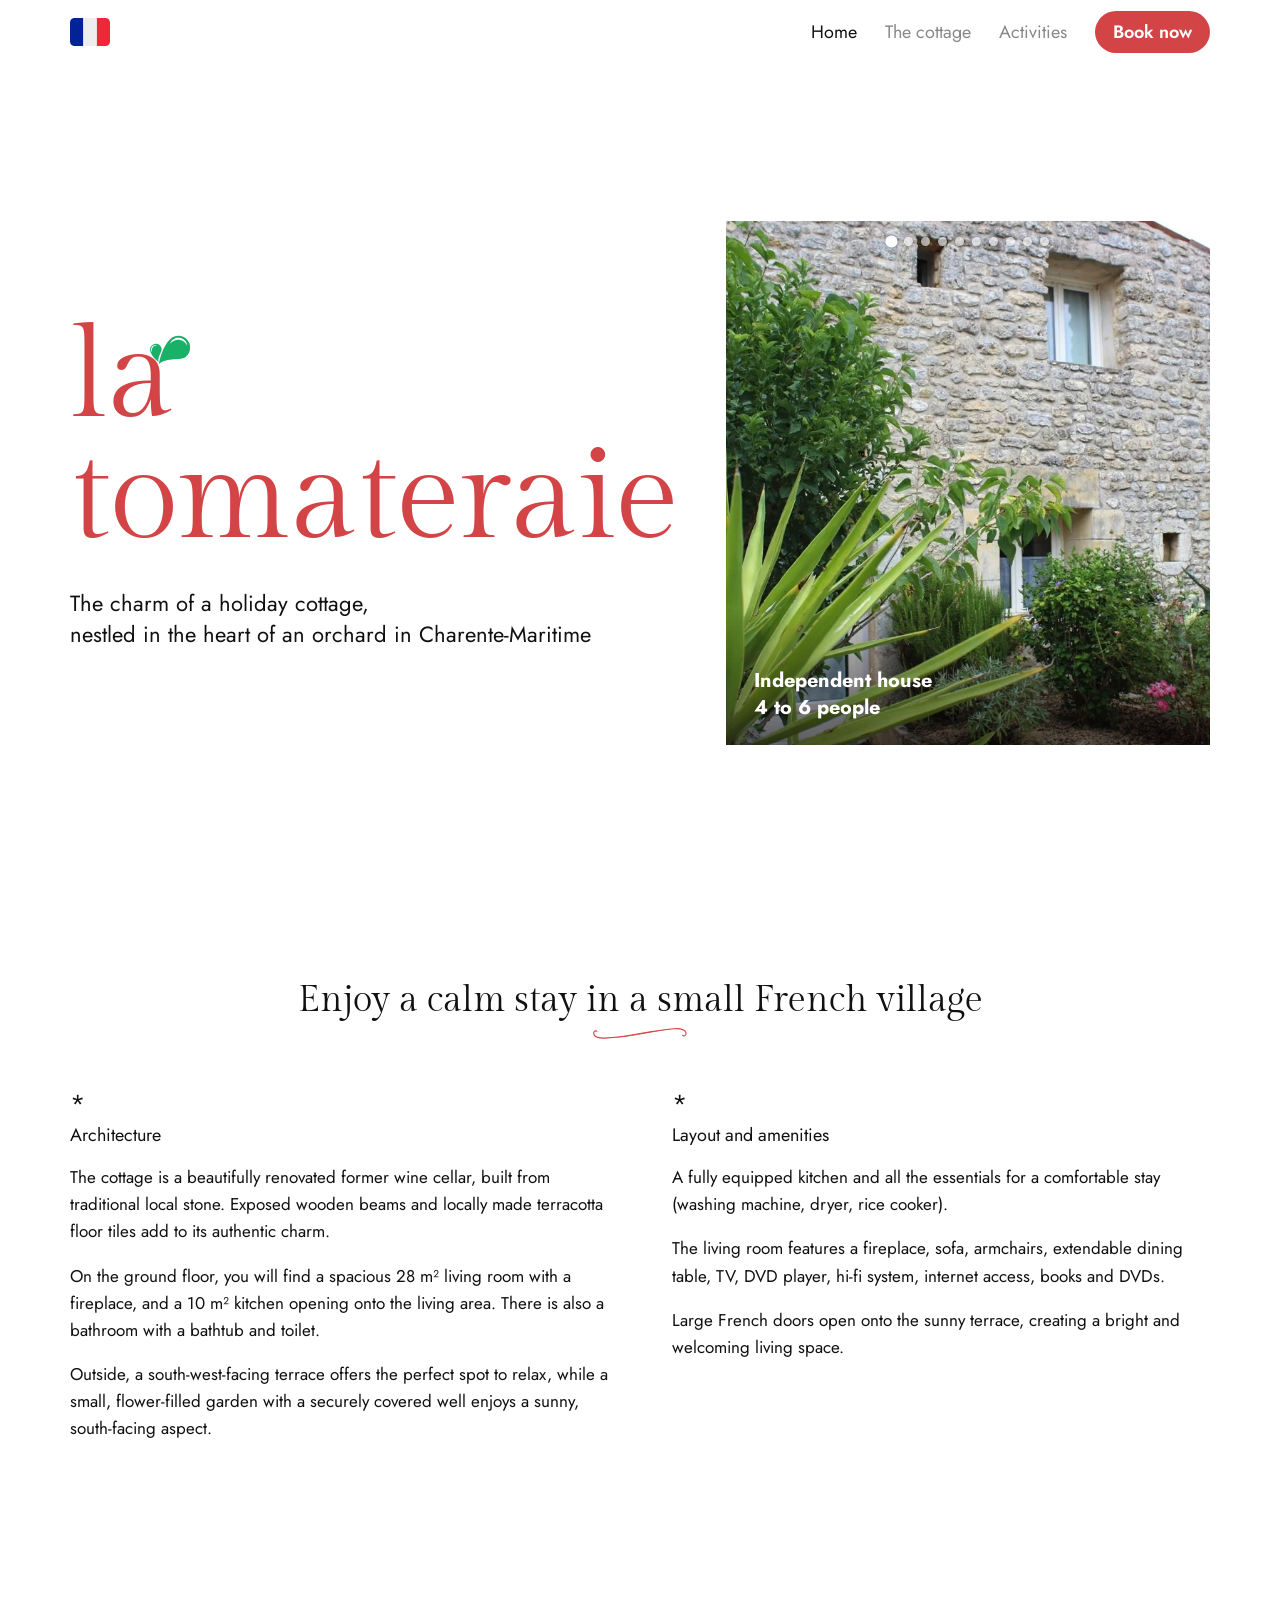
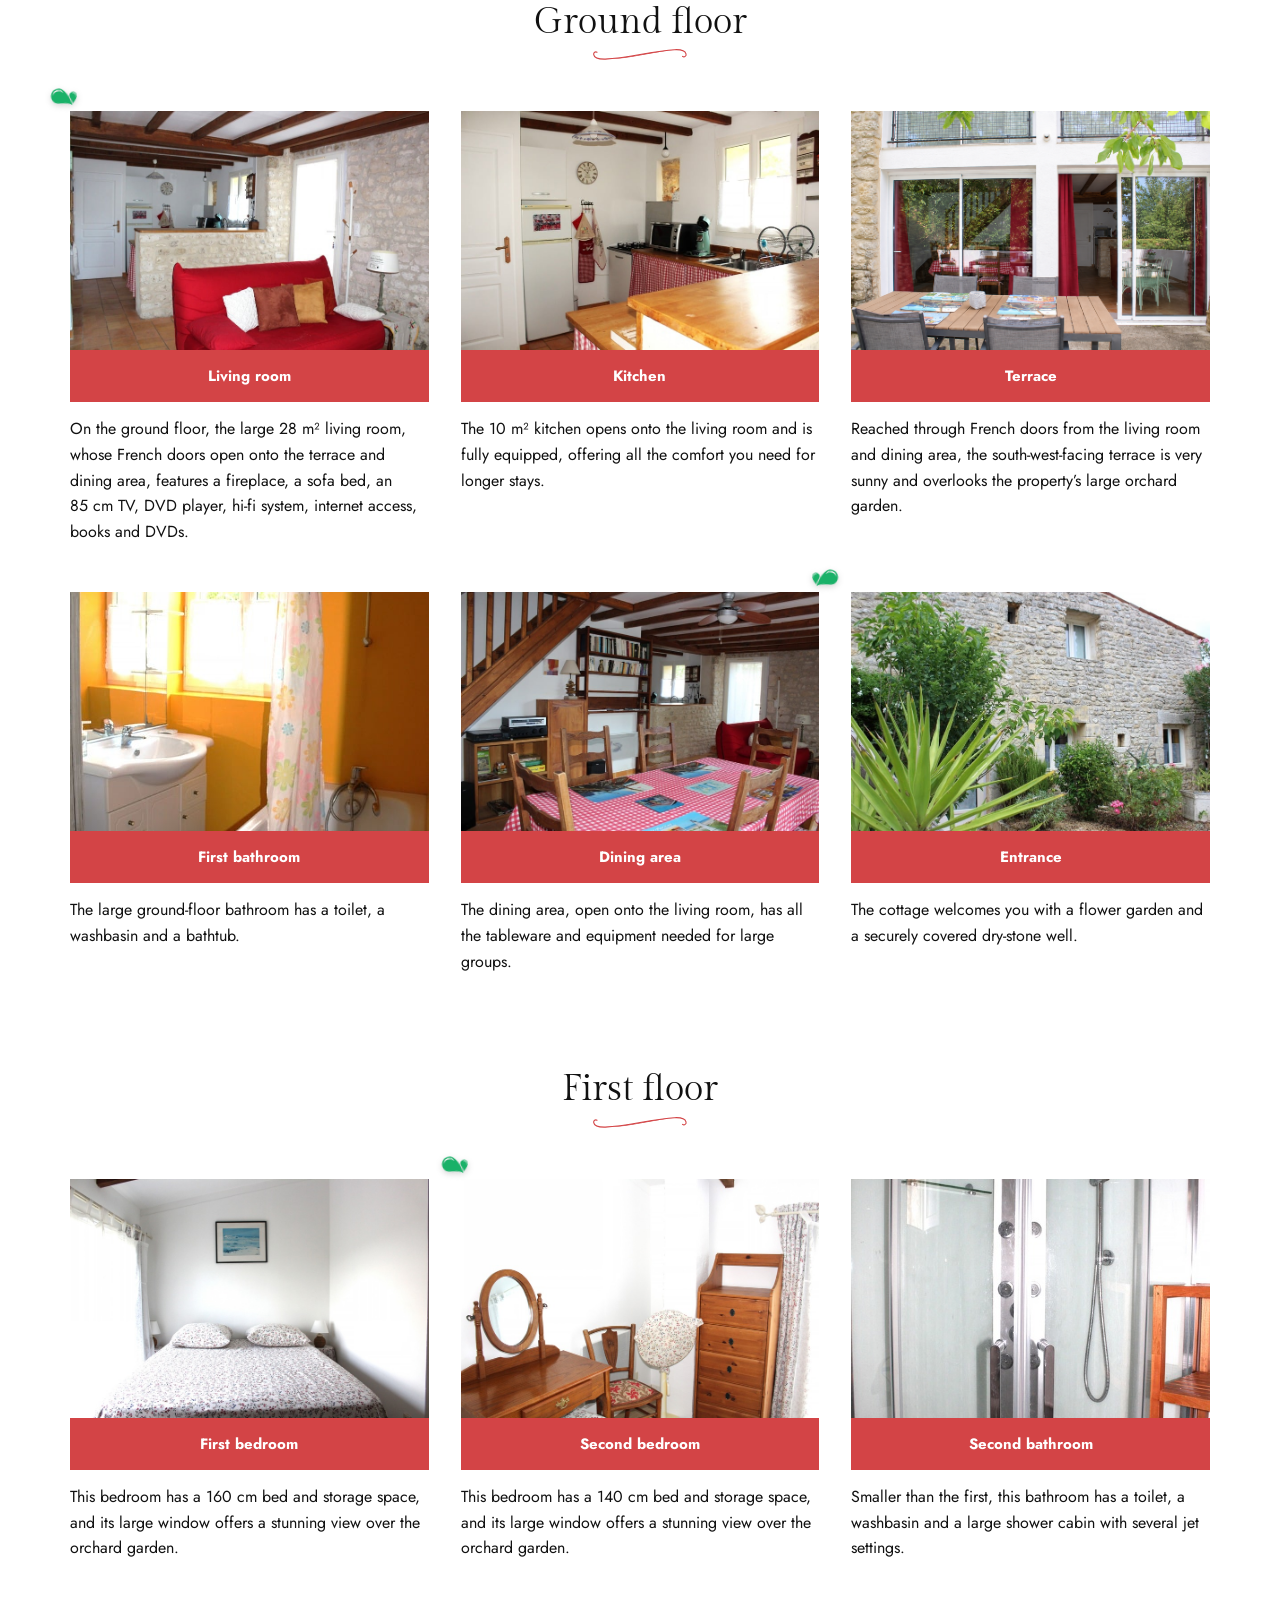
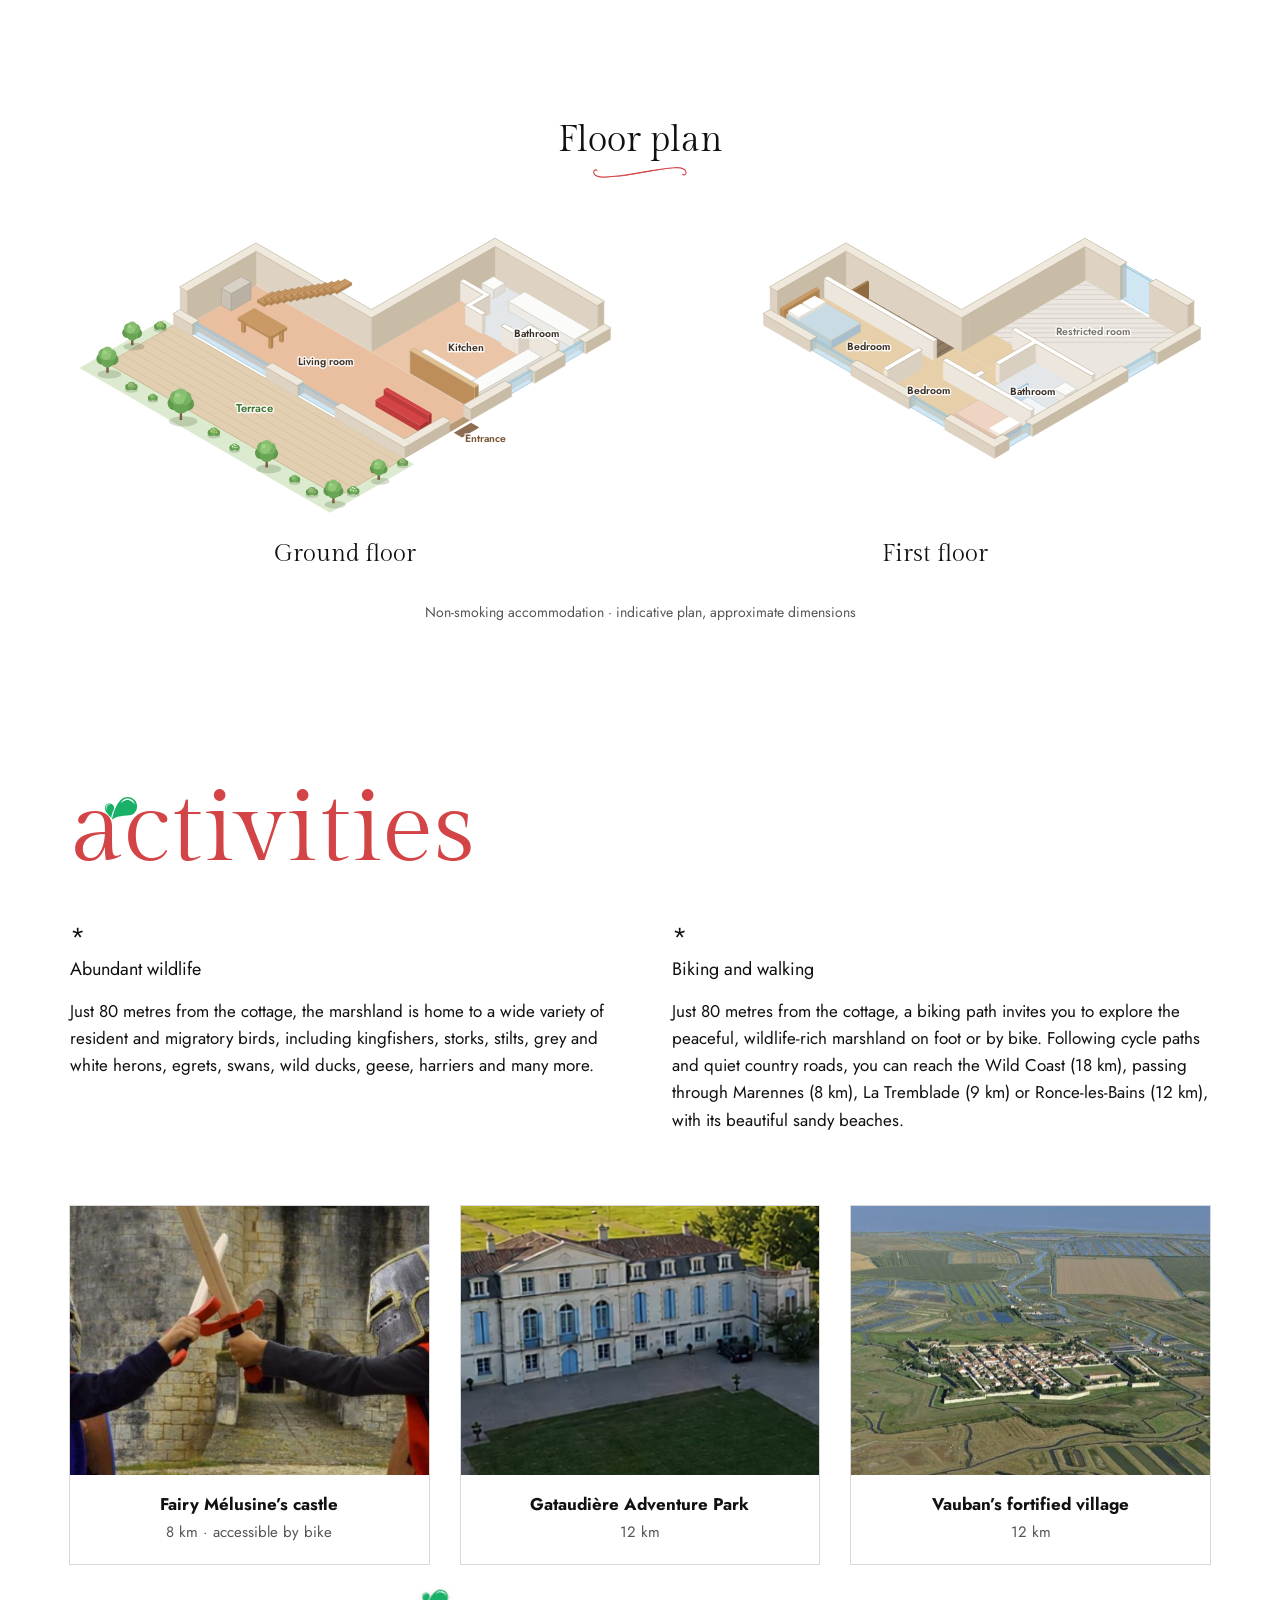
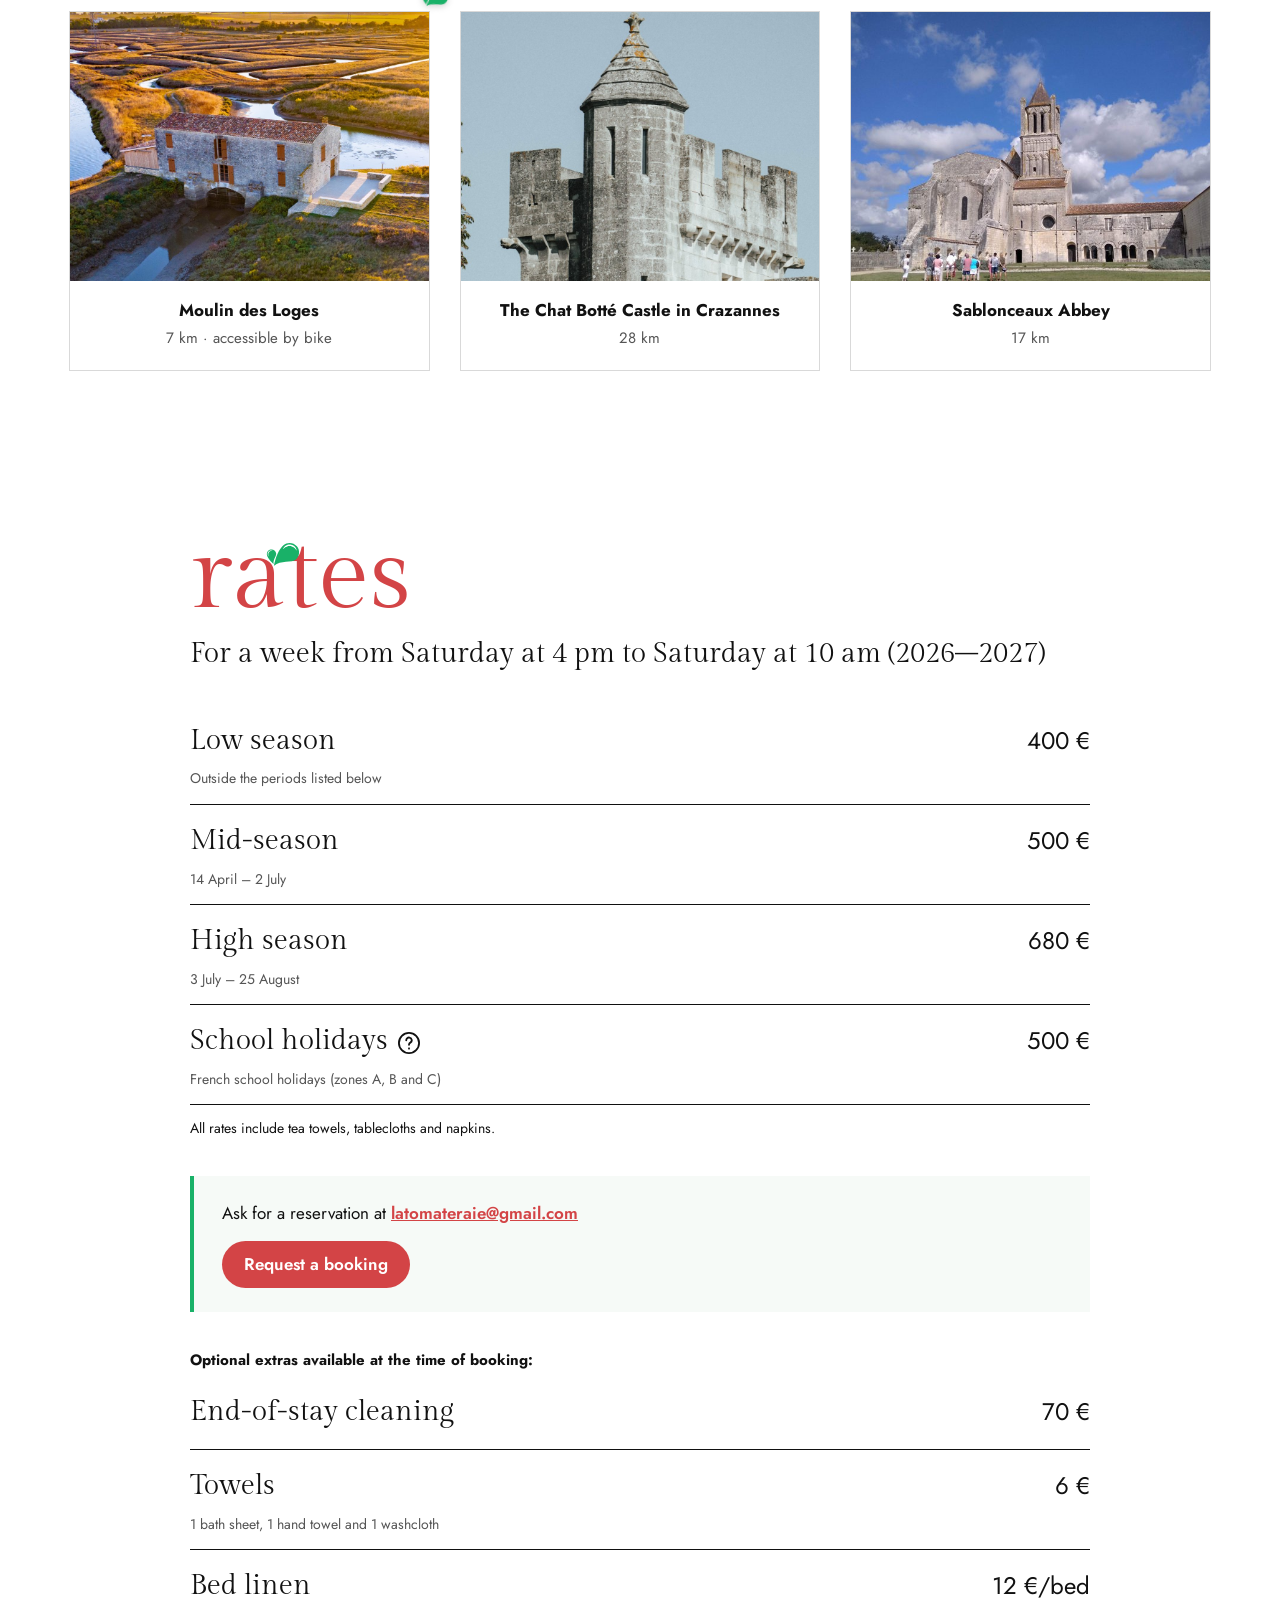
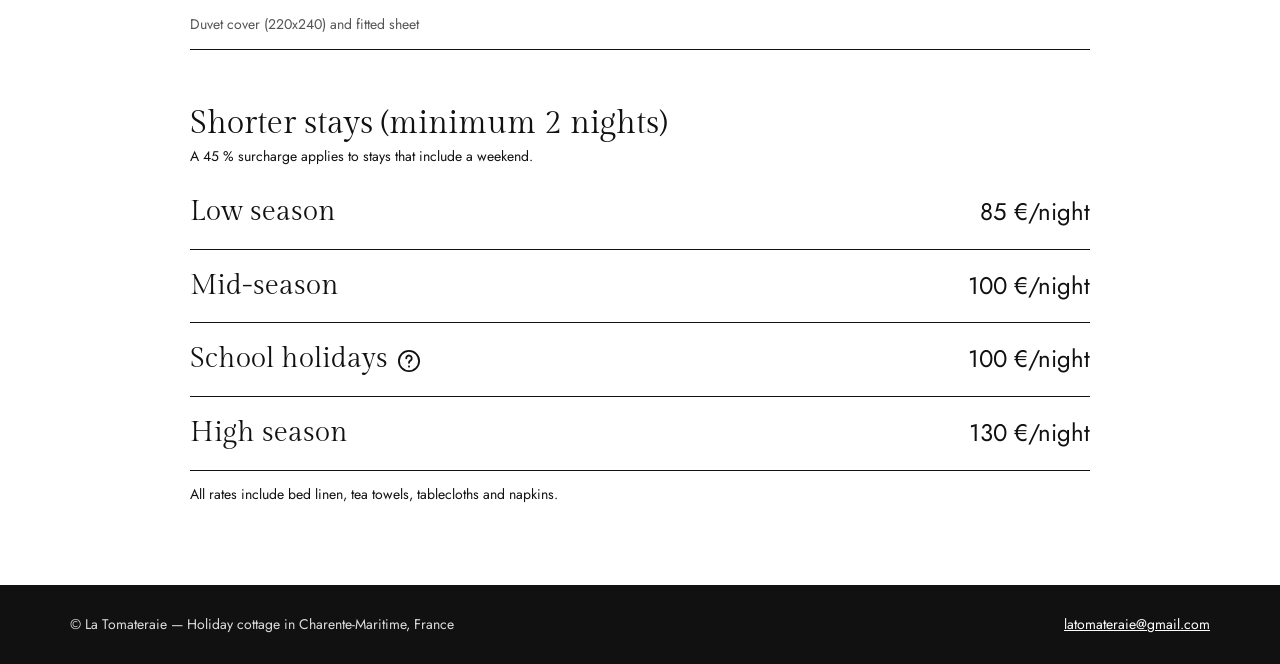
==== commit 70ed0f7b: "better plan" ====
--- a/en/index.html
+++ b/en/index.html
@@ -86,7 +86,7 @@
         <h2 class="titre-section">Ground floor</h2>
         <div class="grille">
           <article class="piece">
-            <figure>
+            <figure class="coin-feuilles coin-haut-gauche">
               <div class="photo"><img src="../assets/img/sejour.jpg" alt="The living room with a red sofa and fireplace" loading="lazy" width="799" height="538"></div>
               <figcaption>Living room</figcaption>
             </figure>
@@ -114,7 +114,7 @@
             <p>The large ground-floor bathroom has a toilet, a washbasin and a bathtub.</p>
           </article>
           <article class="piece">
-            <figure>
+            <figure class="coin-feuilles coin-haut-droit">
               <div class="photo"><img src="../assets/img/espace-repas.jpg" alt="The dining area with a large table" loading="lazy" width="800" height="533"></div>
               <figcaption>Dining area</figcaption>
             </figure>
@@ -141,7 +141,7 @@
             <p>This bedroom has a 160&nbsp;cm bed and storage space, and its large window offers a stunning view over the orchard garden.</p>
           </article>
           <article class="piece">
-            <figure>
+            <figure class="coin-feuilles coin-haut-gauche">
               <div class="photo"><img src="../assets/img/chambre-2.jpg" alt="The second bedroom with wooden furniture" loading="lazy" width="800" height="533"></div>
               <figcaption>Second bedroom</figcaption>
             </figure>
@@ -227,7 +227,7 @@
           <span class="activite-nom">Vauban’s fortified village</span>
           <span class="activite-distance">12&nbsp;km<span class="visually-hidden"> (opens in a new tab)</span></span>
         </a>
-        <a class="activite" href="https://www.moulin-des-loges.com/" target="_blank" rel="noopener">
+        <a class="activite coin-feuilles coin-haut-droit" href="https://www.moulin-des-loges.com/" target="_blank" rel="noopener">
           <div class="photo"><img src="../assets/img/activites/moulin-des-loges.jpg" alt="" loading="lazy"></div>
           <span class="activite-nom">Moulin des Loges</span>
           <span class="activite-distance">7&nbsp;km · accessible by bike<span class="visually-hidden"> (opens in a new tab)</span></span>
--- a/assets/css/style.css
+++ b/assets/css/style.css
@@ -172,6 +172,14 @@
   font-size: clamp(26px, 3vw, 36px);
   margin-bottom: 48px;
 }
+/* Soulignement calligraphique (arabesque) sous les titres de section */
+.titre-section::after {
+  content: "";
+  display: block;
+  width: 100px; height: 17px;
+  margin: 4px auto 0;
+  background: url("data:image/svg+xml,%3Csvg xmlns='http://www.w3.org/2000/svg' viewBox='0 0 200 34'%3E%3Cpath fill='none' stroke='%23d34446' stroke-width='2.2' stroke-linecap='round' stroke-linejoin='round' d='M14 12.4c-3.4-1.8-7.3.6-6.6 4.8C8.5 23.5 18 26.6 31 26.2C75 24.85 125 9.8 169 7.4c11-.6 21 1.4 23 8.2 1.4 4.8-3.4 7.4-7 5.2'/%3E%3Cpath fill='%23d34446' d='M31 26.2C75 24.85 125 9.8 169 7.4 125 11.9 75 27.2 31 26.2Z'/%3E%3C/svg%3E") center / contain no-repeat;
+}
 
 .presentation { display: grid; grid-template-columns: 1fr 1fr; gap: 64px; }
 .presentation h3 {
@@ -202,6 +210,19 @@
   padding: 14px 10px;
 }
 .piece p { margin: 14px 0 0; font-size: 16px; }
+
+/* ---------- Feuilles décoratives sur le coin de certaines photos ---------- */
+.coin-feuilles { position: relative; }
+.coin-feuilles::after {
+  content: "";
+  position: absolute; top: -30px; z-index: 3;
+  width: 30px; aspect-ratio: 42.2 / 49.5;
+  background: url("../img/logo-feuilles.svg") center / contain no-repeat;
+  filter: drop-shadow(0 2px 3px rgba(0,0,0,.18));
+  pointer-events: none;
+}
+.coin-haut-droit::after { right: -22px; transform: rotate(8deg); }
+.coin-haut-gauche::after { left: -22px; transform: scaleX(-1) rotate(8deg); }
 
 /* ---------- Plan en perspective ---------- */
 .plans { display: grid; grid-template-columns: 1fr 1fr; gap: 40px; align-items: end; }
@@ -376,6 +397,9 @@
   .grille { grid-template-columns: repeat(2, 1fr); gap: 40px 20px; }
 }
 @media (max-width: 600px) {
+  .coin-feuilles::after { width: 26px; top: -26px; }
+  .coin-haut-droit::after { right: -14px; }
+  .coin-haut-gauche::after { left: -14px; }
   .plan-etiquette { font-size: 14px; }
   .plan-etiquette .plan-surface { font-size: 12.5px; }
   .plan-etiquette.petit { font-size: 12px; }
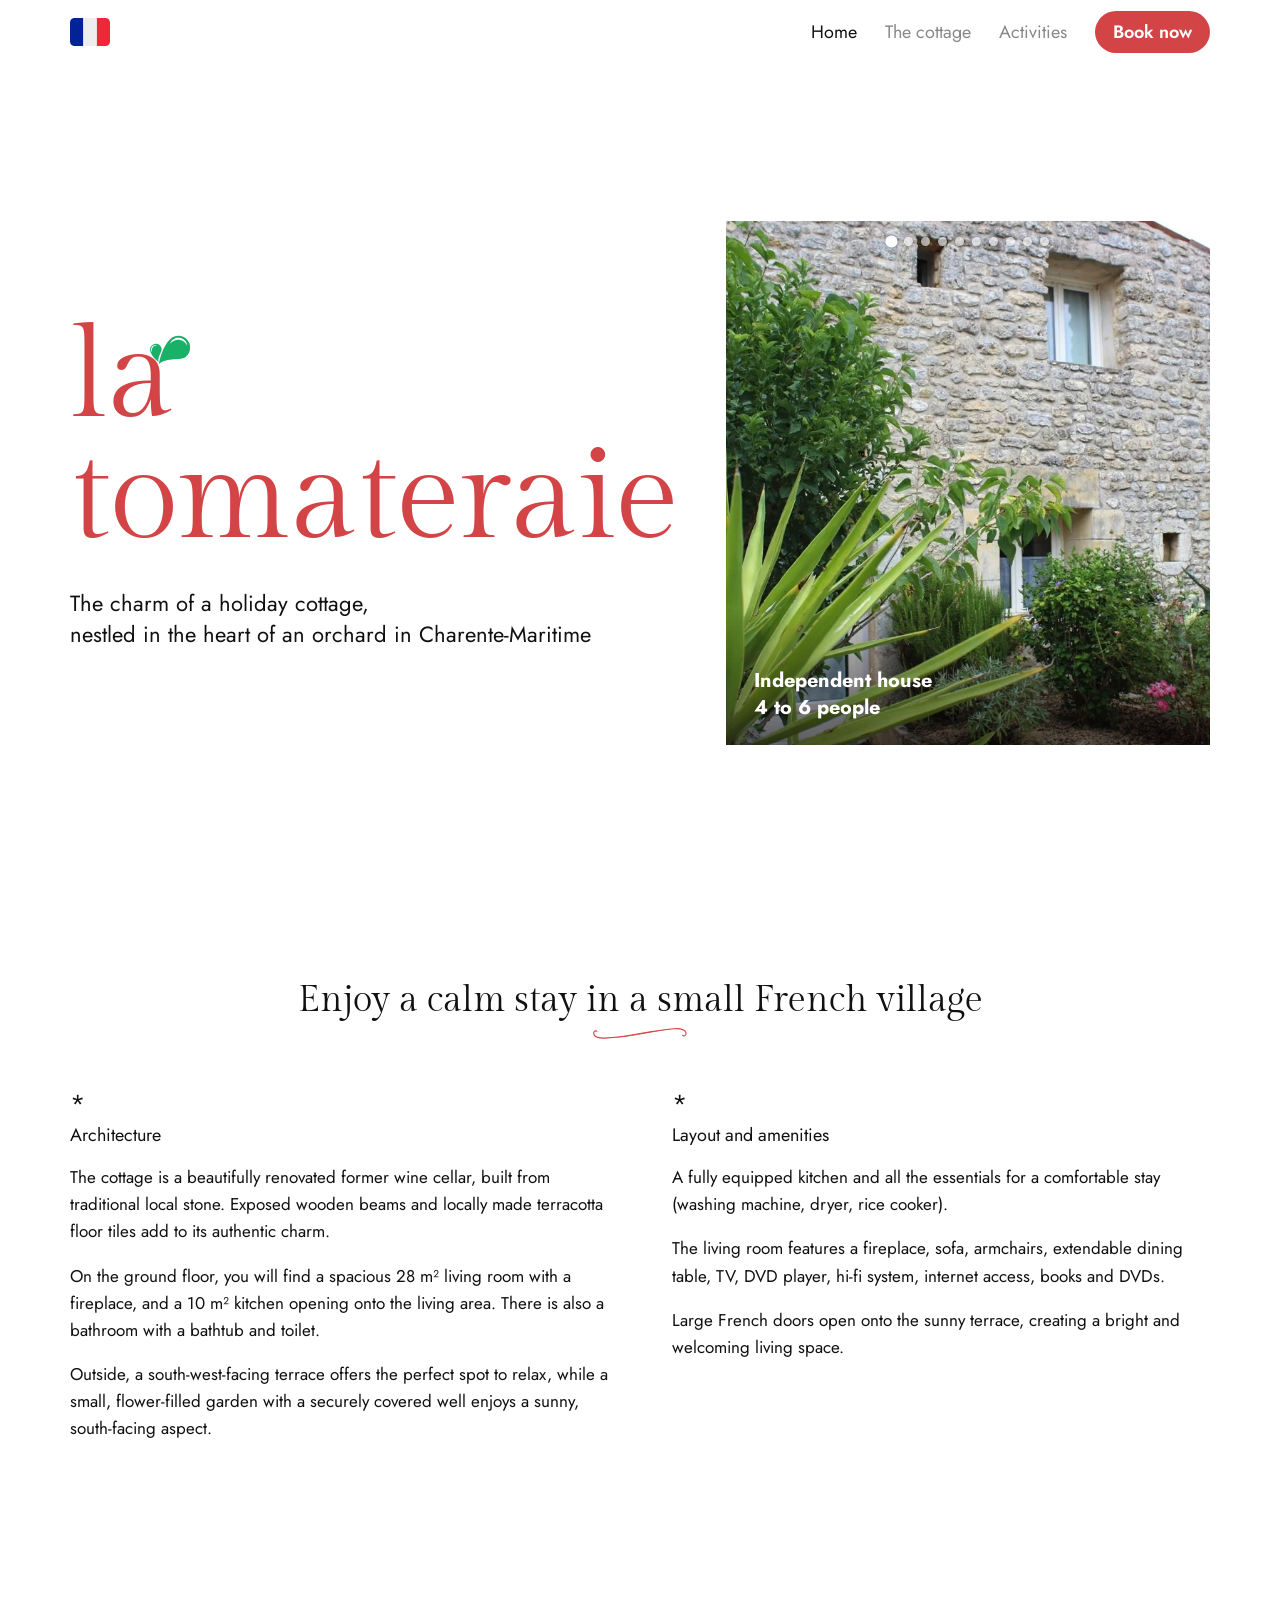
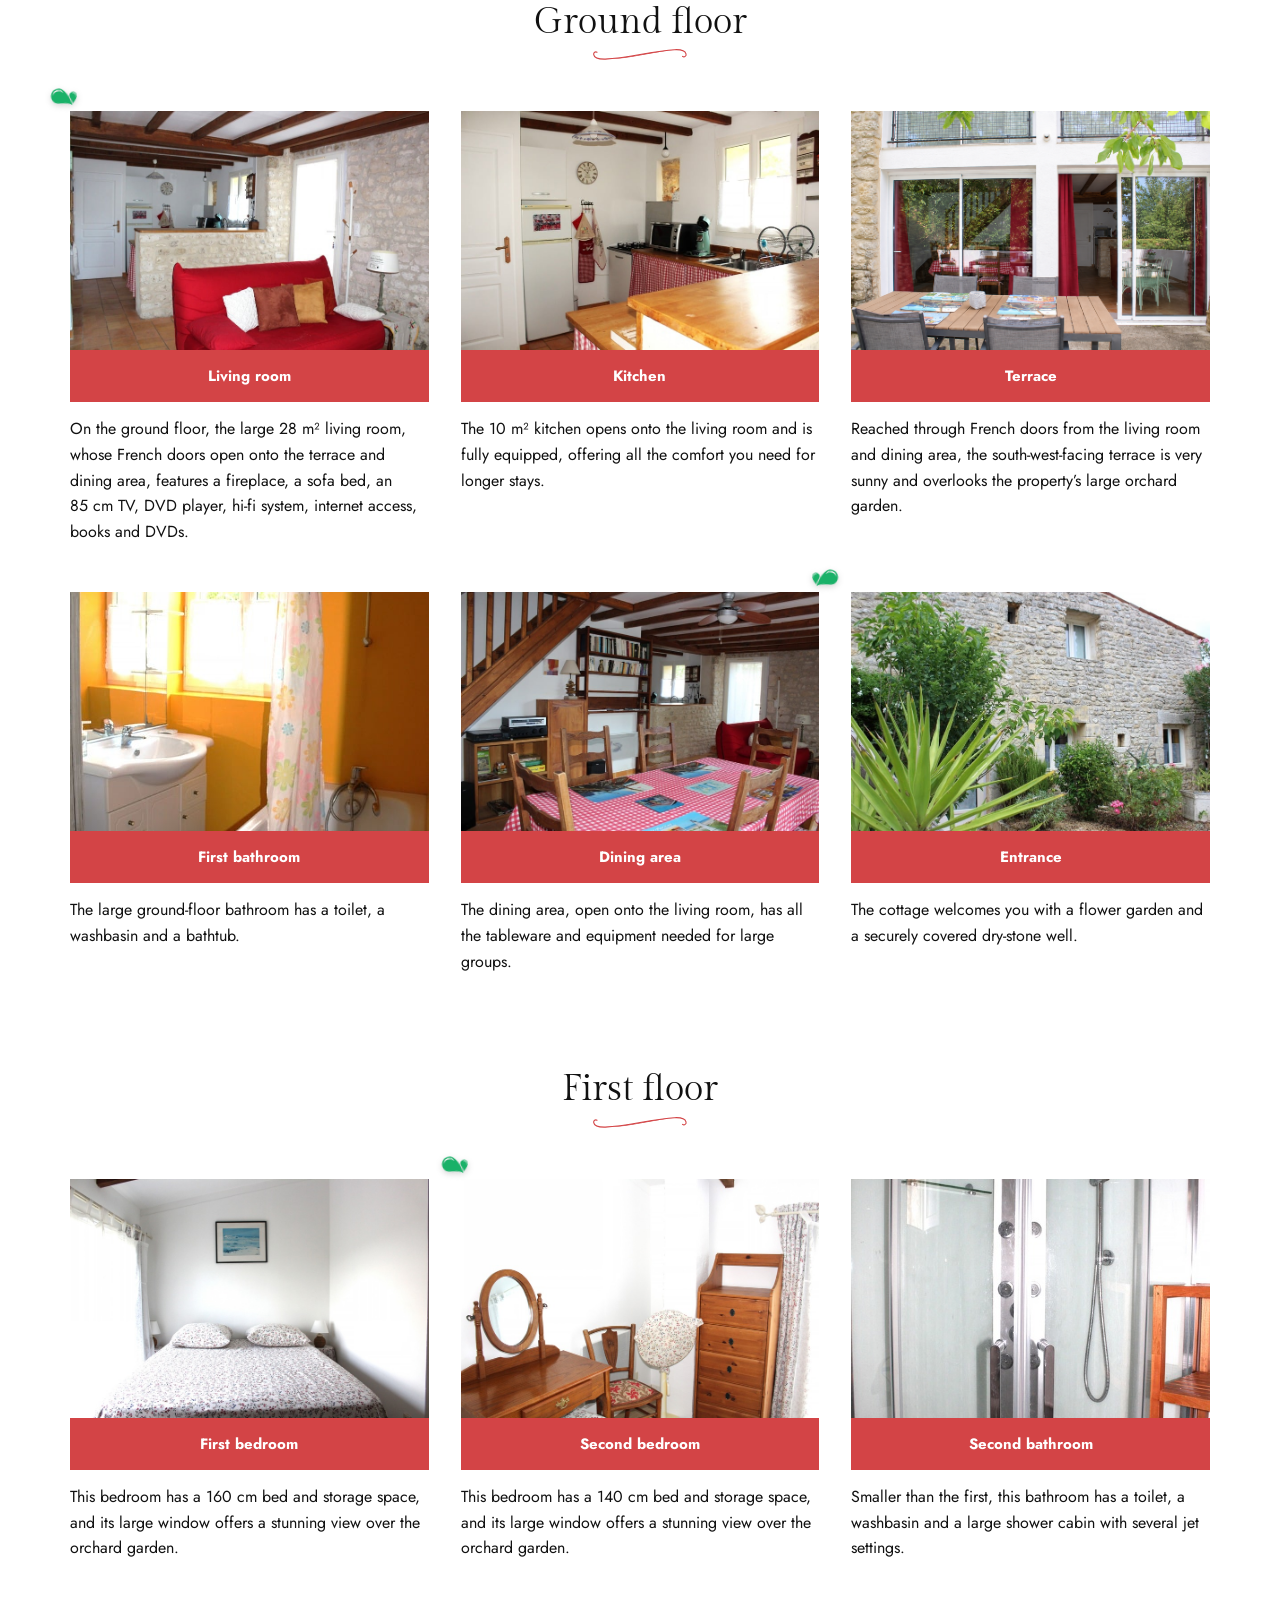
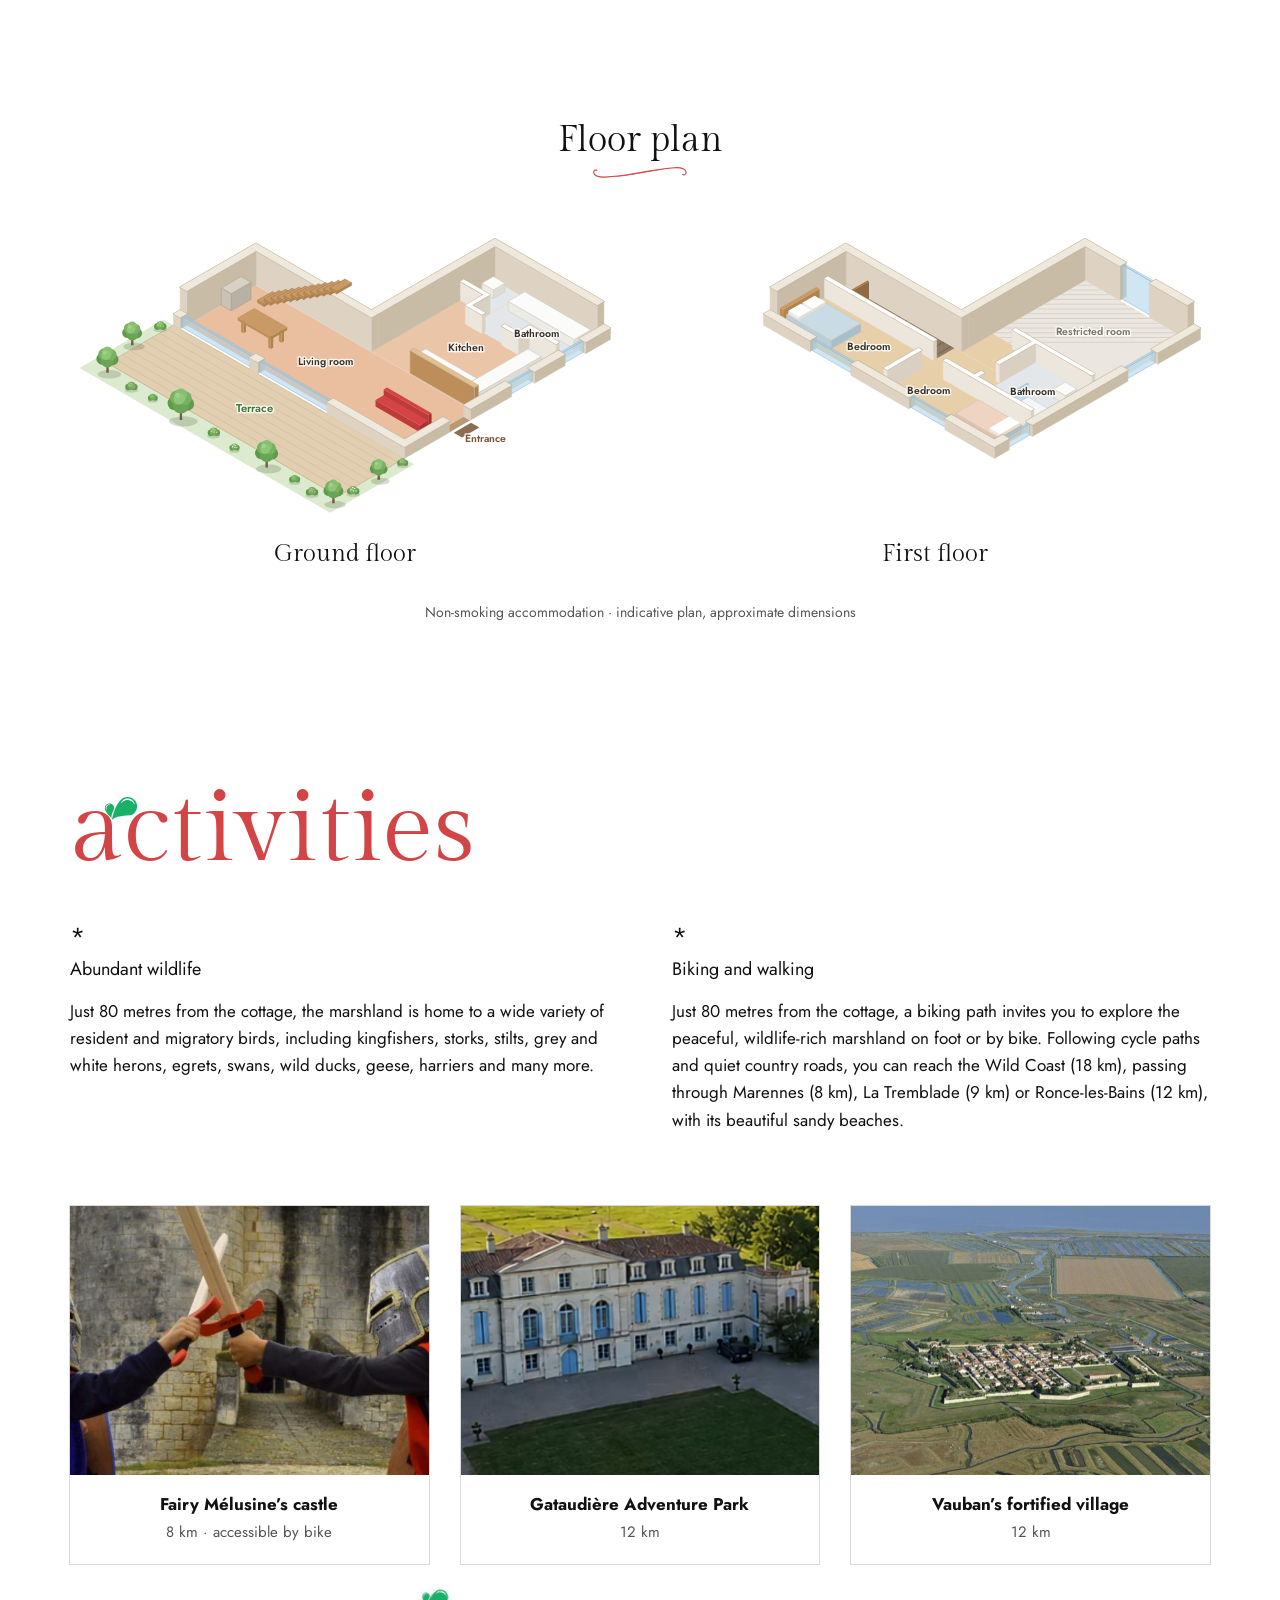
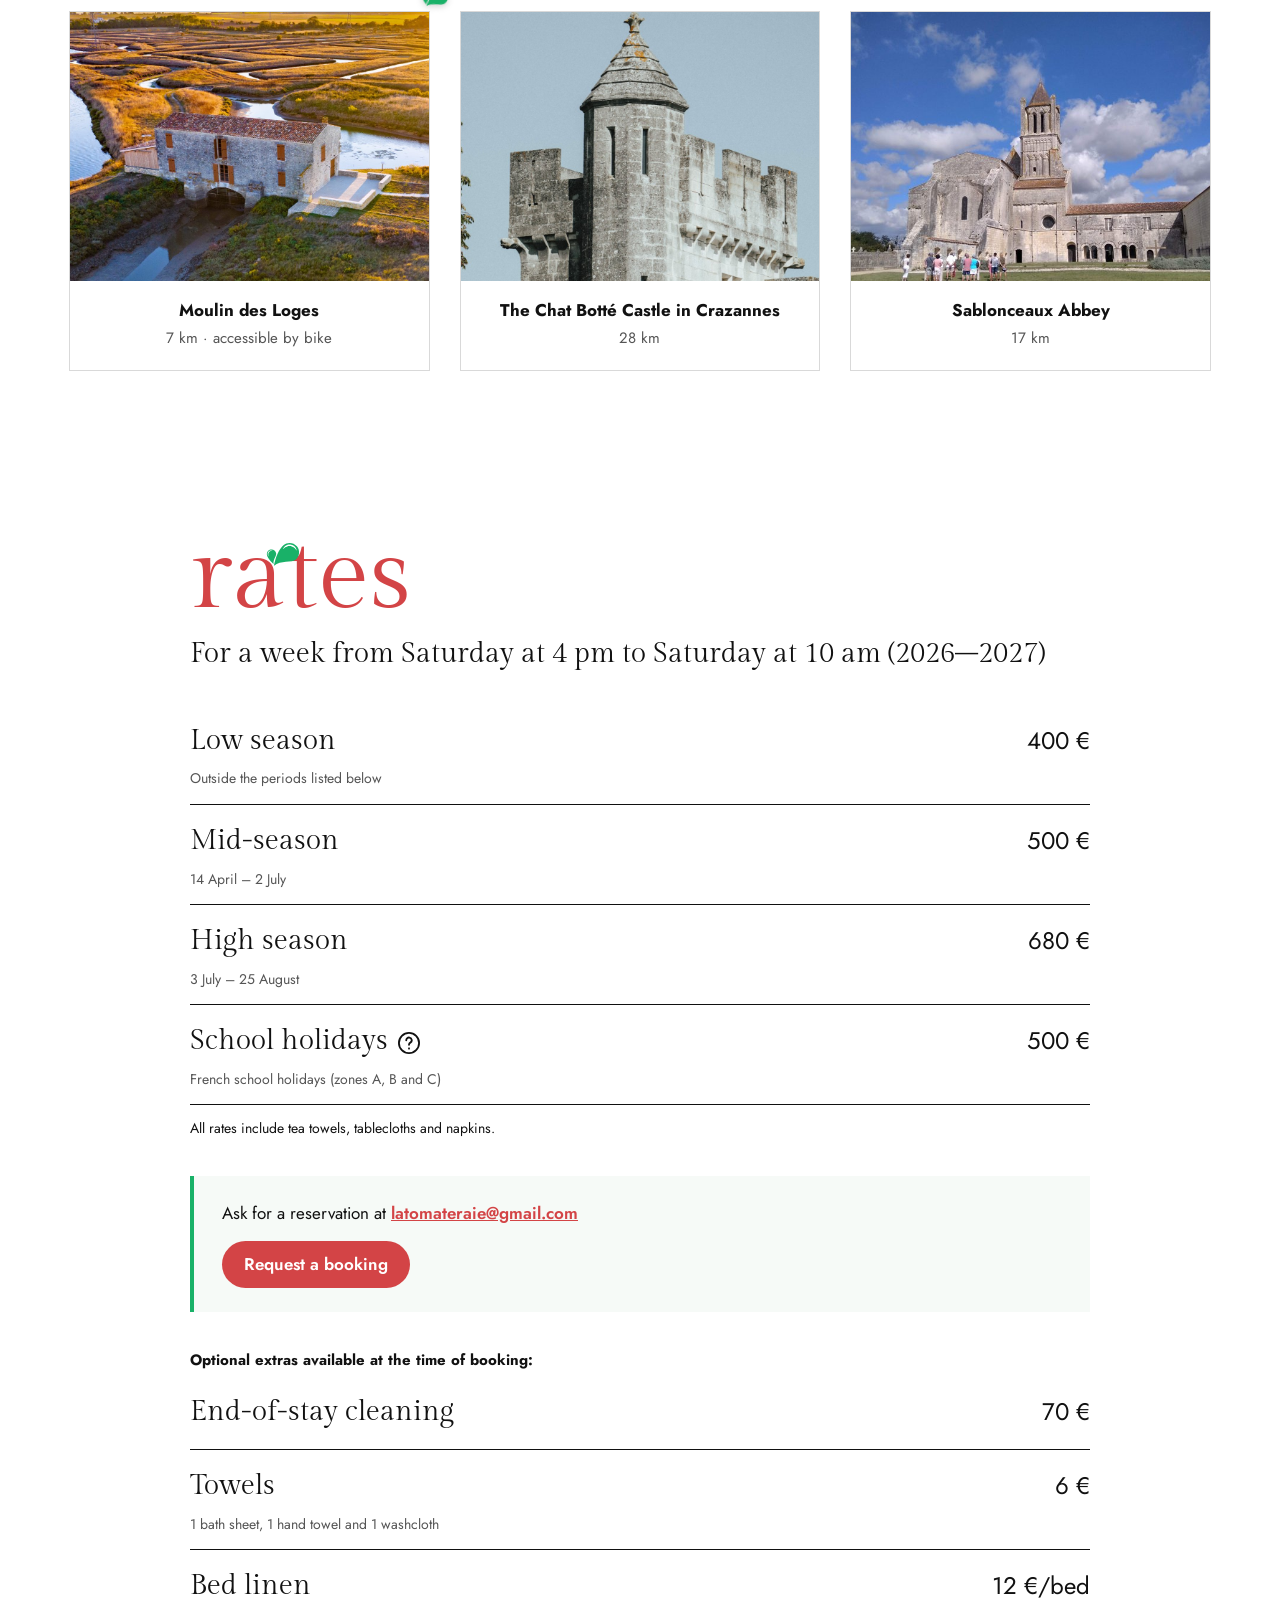
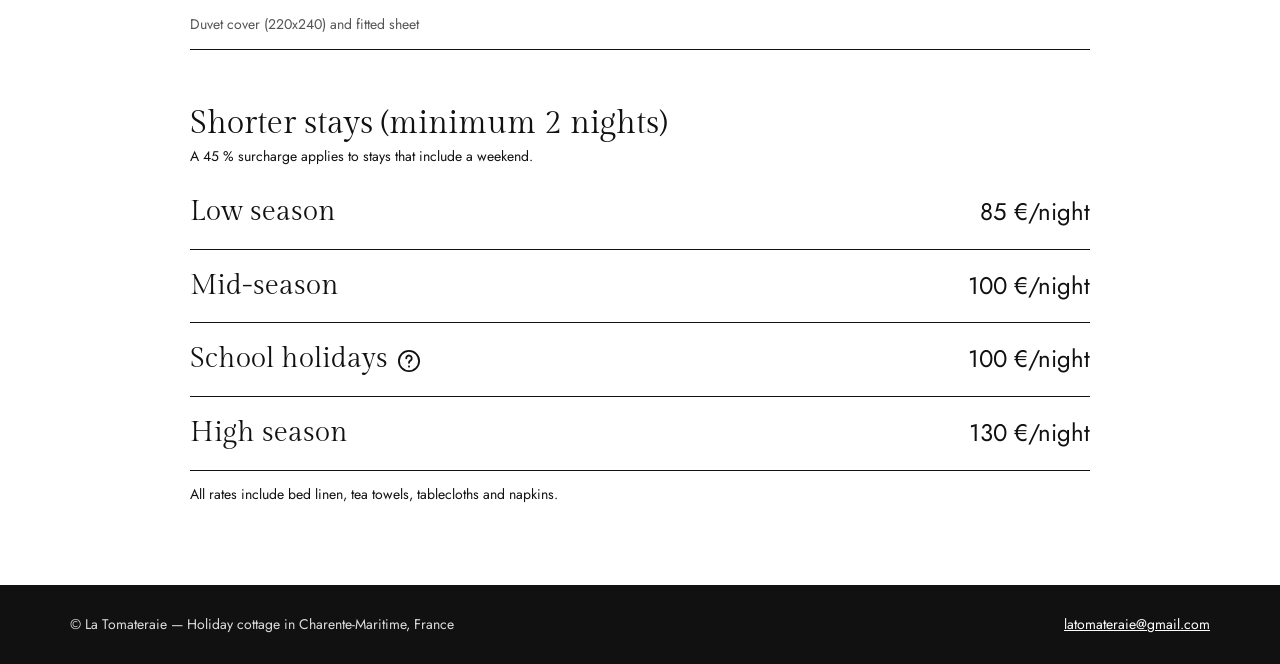
==== commit 59cdf461: "better glasses" ====
--- a/en/index.html
+++ b/en/index.html
@@ -169,9 +169,9 @@
           <title id="plan-rdc-en-titre">Perspective view of the ground floor: living room with fireplace, staircase, dining area and sofa, open kitchen, bathroom with bathtub and WC, and terrace opening onto the garden.</title>
           <defs></defs>
           <polygon points="-226.9,119 36.4,271 -52,322 -315.2,170" fill="#dcebcf"/><polygon points="-216.5,125 26,265 -43.3,305 -285.8,165" fill="#e2cfb1" stroke="#c3a983" stroke-width=".6"/><line x1="-223.4" y1="129" x2="19.1" y2="269" stroke="#cdb48f" stroke-width=".5"/><line x1="-231.2" y1="133.5" x2="11.3" y2="273.5" stroke="#cdb48f" stroke-width=".5"/><line x1="-239" y1="138" x2="3.5" y2="278" stroke="#cdb48f" stroke-width=".5"/><line x1="-246.8" y1="142.5" x2="-4.3" y2="282.5" stroke="#cdb48f" stroke-width=".5"/><line x1="-254.6" y1="147" x2="-12.1" y2="287" stroke="#cdb48f" stroke-width=".5"/><line x1="-262.4" y1="151.5" x2="-19.9" y2="291.5" stroke="#cdb48f" stroke-width=".5"/><line x1="-270.2" y1="156" x2="-27.7" y2="296" stroke="#cdb48f" stroke-width=".5"/><line x1="-278" y1="160.5" x2="-35.5" y2="300.5" stroke="#cdb48f" stroke-width=".5"/><line x1="-285.8" y1="165" x2="-43.3" y2="305" stroke="#cdb48f" stroke-width=".5"/><polygon points="-129.9,83 98.7,215 26,257 -202.6,125" fill="#e9bfa0"/><polygon points="121.2,78 228.6,140 98.7,215 -8.7,153" fill="#ebc5a8"/><polygon points="149,94 228.6,140 174.9,171 95.3,125" fill="#e4e7ea"/><polygon points="121.2,78 149,94 114.3,114 86.6,98" fill="#e4e7ea"/><polygon points="88.3,221 95.3,225 73.6,237.5 66.7,233.5" fill="#b89a76"/><polygon points="96.1,227.5 104.8,232.5 86.6,243 77.9,238" fill="#8d6e52"/>
-          <polygon points="235.6,136 228.6,140 228.6,104 235.6,100" fill="#c9bca7" stroke="#c9bca7" stroke-width=".5"/><polygon points="114.3,74 228.6,140 228.6,104 114.3,38" fill="#ded3c2" stroke="#ded3c2" stroke-width=".5"/><polygon points="121.2,78 -1.7,149 -1.7,113 121.2,42" fill="#c9bca7" stroke="#c9bca7" stroke-width=".5"/><polygon points="-8.7,145 -1.7,149 -1.7,113 -8.7,109" fill="#ded3c2" stroke="#ded3c2" stroke-width=".5"/><polygon points="131.6,90 119.5,97 119.5,88 131.6,81" fill="#dedcd6" stroke="#cfcac0" stroke-width=".6" stroke-linejoin="round"/><polygon points="107.4,90 119.5,97 119.5,88 107.4,81" fill="#ecebe6" stroke="#cfcac0" stroke-width=".6" stroke-linejoin="round"/><polygon points="119.5,74 131.6,81 119.5,88 107.4,81" fill="#fbfbf9" stroke="#cfcac0" stroke-width=".6" stroke-linejoin="round"/><polygon points="116,113 112.6,115 112.6,95 116,93" fill="#d9d0c2" stroke="#d9d0c2" stroke-width=".5"/><polygon points="84.9,99 112.6,115 112.6,95 84.9,79" fill="#ece6dc" stroke="#ece6dc" stroke-width=".5"/><polygon points="112.6,115 93.5,126 93.5,106 112.6,95" fill="#d9d0c2" stroke="#d9d0c2" stroke-width=".5"/><polygon points="90.1,124 93.5,126 93.5,106 90.1,104" fill="#ece6dc" stroke="#ece6dc" stroke-width=".5"/><polygon points="221.7,140 204.4,150 204.4,140 221.7,130" fill="#dedcd6" stroke="#cfcac0" stroke-width=".6" stroke-linejoin="round"/><polygon points="135.1,110 204.4,150 204.4,140 135.1,100" fill="#ecebe6" stroke="#cfcac0" stroke-width=".6" stroke-linejoin="round"/><polygon points="152.4,90 221.7,130 204.4,140 135.1,100" fill="#fbfbf9" stroke="#cfcac0" stroke-width=".6" stroke-linejoin="round"/><polygon points="110.9,132 107.4,134 107.4,114 110.9,112" fill="#d9d0c2" stroke="#d9d0c2" stroke-width=".5"/><polygon points="93.5,126 107.4,134 107.4,114 93.5,106" fill="#ece6dc" stroke="#ece6dc" stroke-width=".5"/><polygon points="-1.7,149 -8.7,153 -8.7,117 -1.7,113" fill="#c9bca7" stroke="#c9bca7" stroke-width=".5"/><polygon points="-136.8,79 -8.7,153 -8.7,117 -136.8,43" fill="#ded3c2" stroke="#ded3c2" stroke-width=".5"/><polygon points="-129.9,83 -202.6,125 -202.6,89 -129.9,47" fill="#c9bca7" stroke="#c9bca7" stroke-width=".5"/><polygon points="-209.6,121 -202.6,125 -202.6,89 -209.6,85" fill="#ded3c2" stroke="#ded3c2" stroke-width=".5"/><polygon points="-135.1,98 -155.9,110 -155.9,92 -135.1,80" fill="#b9b1a3" stroke="#a99f8f" stroke-width=".6" stroke-linejoin="round"/><polygon points="-166.3,104 -155.9,110 -155.9,92 -166.3,86" fill="#c9c2b5" stroke="#a99f8f" stroke-width=".6" stroke-linejoin="round"/><polygon points="-145.5,74 -135.1,80 -155.9,92 -166.3,86" fill="#d8d2c6" stroke="#a99f8f" stroke-width=".6" stroke-linejoin="round"/><polygon points="-105.7,96.3 -121.2,105.3 -121.2,102.8 -105.7,93.8" fill="#b0844f" stroke="#a5794a" stroke-width=".6" stroke-linejoin="round"/><polygon points="-128.2,101.3 -121.2,105.3 -121.2,102.8 -128.2,98.8" fill="#bd8e5a" stroke="#a5794a" stroke-width=".6" stroke-linejoin="round"/><polygon points="-112.6,89.8 -105.7,93.8 -121.2,102.8 -128.2,98.8" fill="#c99a66" stroke="#a5794a" stroke-width=".6" stroke-linejoin="round"/><polygon points="-98.7,95.1 -114.3,104.1 -114.3,101.6 -98.7,92.6" fill="#b0844f" stroke="#a5794a" stroke-width=".6" stroke-linejoin="round"/><polygon points="-121.2,100.1 -114.3,104.1 -114.3,101.6 -121.2,97.6" fill="#bd8e5a" stroke="#a5794a" stroke-width=".6" stroke-linejoin="round"/><polygon points="-105.7,88.6 -98.7,92.6 -114.3,101.6 -121.2,97.6" fill="#c99a66" stroke="#a5794a" stroke-width=".6" stroke-linejoin="round"/><polygon points="-91.8,93.9 -107.4,102.9 -107.4,100.4 -91.8,91.4" fill="#b0844f" stroke="#a5794a" stroke-width=".6" stroke-linejoin="round"/><polygon points="-114.3,98.9 -107.4,102.9 -107.4,100.4 -114.3,96.4" fill="#bd8e5a" stroke="#a5794a" stroke-width=".6" stroke-linejoin="round"/><polygon points="-98.7,87.4 -91.8,91.4 -107.4,100.4 -114.3,96.4" fill="#c99a66" stroke="#a5794a" stroke-width=".6" stroke-linejoin="round"/><polygon points="-129,125.5 -131.6,127 -131.6,115 -129,113.5" fill="#b0844f"/><polygon points="-134.2,125.5 -131.6,127 -131.6,115 -134.2,113.5" fill="#bd8e5a"/><polygon points="-131.6,112 -129,113.5 -131.6,115 -134.2,113.5" fill="#b0844f"/><polygon points="-140.3,132 -142.9,133.5 -142.9,121.5 -140.3,120" fill="#b0844f"/><polygon points="-145.5,132 -142.9,133.5 -142.9,121.5 -145.5,120" fill="#bd8e5a"/><polygon points="-142.9,118.5 -140.3,120 -142.9,121.5 -145.5,120" fill="#b0844f"/><polygon points="-190.5,132 -197.5,136 -197.5,124 -190.5,120" fill="#c9bca7" stroke="#c9bca7" stroke-width=".5"/><polygon points="-216.5,125 -197.5,136 -197.5,124 -216.5,113" fill="#ded3c2" stroke="#ded3c2" stroke-width=".5"/><polygon points="-100.5,142 -103.1,143.5 -103.1,131.5 -100.5,130" fill="#b0844f"/><polygon points="-105.7,142 -103.1,143.5 -103.1,131.5 -105.7,130" fill="#bd8e5a"/><polygon points="-103.1,128.5 -100.5,130 -103.1,131.5 -105.7,130" fill="#b0844f"/><polygon points="-111.7,148.5 -114.3,150 -114.3,138 -111.7,136.5" fill="#b0844f"/><polygon points="-116.9,148.5 -114.3,150 -114.3,138 -116.9,136.5" fill="#bd8e5a"/><polygon points="-114.3,135 -111.7,136.5 -114.3,138 -116.9,136.5" fill="#b0844f"/><polygon points="-97,130 -114.3,140 -114.3,137 -97,127" fill="#b0844f"/><polygon points="-149,120 -114.3,140 -114.3,137 -149,117" fill="#bd8e5a"/><polygon points="-131.6,107 -97,127 -114.3,137 -149,117" fill="#c99a66"/><polygon points="145.5,152 142,154 142,134 145.5,132" fill="#d9d0c2" stroke="#d9d0c2" stroke-width=".5"/><polygon points="128.2,146 142,154 142,134 128.2,126" fill="#ece6dc" stroke="#ece6dc" stroke-width=".5"/><polygon points="242.5,140 216.5,155 216.5,143 242.5,128" fill="#c9bca7" stroke="#c9bca7" stroke-width=".5"/><polygon points="209.6,151 216.5,155 216.5,143 209.6,139" fill="#ded3c2" stroke="#ded3c2" stroke-width=".5"/><polygon points="161.1,147 145.5,156 145.5,136 161.1,127" fill="#d9d0c2" stroke="#d9d0c2" stroke-width=".5"/><polygon points="142,154 145.5,156 145.5,136 142,134" fill="#ece6dc" stroke="#ece6dc" stroke-width=".5"/><polygon points="188.8,163 185.3,165 185.3,145 188.8,143" fill="#d9d0c2" stroke="#d9d0c2" stroke-width=".5"/><polygon points="157.6,149 185.3,165 185.3,145 157.6,129" fill="#ece6dc" stroke="#ece6dc" stroke-width=".5"/><polygon points="213.9,153.5 192.3,166 192.3,154 213.9,141.5" fill="rgba(170,210,232,.55)" stroke="#8dbbd2" stroke-width=".6" stroke-linejoin="round"/><polygon points="190.5,165 192.3,166 192.3,154 190.5,153" fill="rgba(170,210,232,.55)" stroke="#8dbbd2" stroke-width=".6" stroke-linejoin="round"/><polygon points="212.2,140.5 213.9,141.5 192.3,154 190.5,153" fill="rgba(170,210,232,.55)" stroke="#8dbbd2" stroke-width=".6" stroke-linejoin="round"/><polygon points="-115.2,178.5 -116.9,179.5 -116.9,167.5 -115.2,166.5" fill="rgba(170,210,232,.55)" stroke="#8dbbd2" stroke-width=".6" stroke-linejoin="round"/><polygon points="-194.9,134.5 -116.9,179.5 -116.9,167.5 -194.9,122.5" fill="rgba(170,210,232,.55)" stroke="#8dbbd2" stroke-width=".6" stroke-linejoin="round"/><polygon points="-193.1,121.5 -115.2,166.5 -116.9,167.5 -194.9,122.5" fill="rgba(170,210,232,.55)" stroke="#8dbbd2" stroke-width=".6" stroke-linejoin="round"/><polygon points="-79.7,196 -86.6,200 -86.6,188 -79.7,184" fill="#c9bca7" stroke="#c9bca7" stroke-width=".5"/><polygon points="-119.5,181 -86.6,200 -86.6,188 -119.5,169" fill="#ded3c2" stroke="#ded3c2" stroke-width=".5"/><polygon points="102.2,197 90.1,204 90.1,188 102.2,181" fill="#dedcd6" stroke="#cfcac0" stroke-width=".6" stroke-linejoin="round"/><polygon points="36.4,173 90.1,204 90.1,188 36.4,157" fill="#ecebe6" stroke="#cfcac0" stroke-width=".6" stroke-linejoin="round"/><polygon points="48.5,150 102.2,181 90.1,188 36.4,157" fill="#fbfbf9" stroke="#cfcac0" stroke-width=".6" stroke-linejoin="round"/><polygon points="169.7,174 103.9,212 103.9,196 169.7,158" fill="#dedcd6" stroke="#cfcac0" stroke-width=".6" stroke-linejoin="round"/><polygon points="90.1,204 103.9,212 103.9,196 90.1,188" fill="#ecebe6" stroke="#cfcac0" stroke-width=".6" stroke-linejoin="round"/><polygon points="155.9,150 169.7,158 103.9,196 90.1,188" fill="#fbfbf9" stroke="#cfcac0" stroke-width=".6" stroke-linejoin="round"/><polygon points="194.9,167.5 162.8,186 162.8,174 194.9,155.5" fill="#c9bca7" stroke="#c9bca7" stroke-width=".5"/><polygon points="155.9,182 162.8,186 162.8,174 155.9,170" fill="#ded3c2" stroke="#ded3c2" stroke-width=".5"/><polygon points="160.2,184.5 136,198.5 136,186.5 160.2,172.5" fill="rgba(170,210,232,.55)" stroke="#8dbbd2" stroke-width=".6" stroke-linejoin="round"/><polygon points="134.2,197.5 136,198.5 136,186.5 134.2,185.5" fill="rgba(170,210,232,.55)" stroke="#8dbbd2" stroke-width=".6" stroke-linejoin="round"/><polygon points="158.5,171.5 160.2,172.5 136,186.5 134.2,185.5" fill="rgba(170,210,232,.55)" stroke="#8dbbd2" stroke-width=".6" stroke-linejoin="round"/><polygon points="103.9,212 99.6,214.5 99.6,190.5 103.9,188" fill="#b0844f" stroke="#bfae94" stroke-width=".6" stroke-linejoin="round"/><polygon points="32,175.5 99.6,214.5 99.6,190.5 32,151.5" fill="#bd8e5a" stroke="#bfae94" stroke-width=".6" stroke-linejoin="round"/><polygon points="36.4,149 103.9,188 99.6,190.5 32,151.5" fill="#e3c08f" stroke="#bfae94" stroke-width=".6" stroke-linejoin="round"/><polygon points="-42.4,220.5 -44.2,221.5 -44.2,209.5 -42.4,208.5" fill="rgba(170,210,232,.55)" stroke="#8dbbd2" stroke-width=".6" stroke-linejoin="round"/><polygon points="-84,198.5 -44.2,221.5 -44.2,209.5 -84,186.5" fill="rgba(170,210,232,.55)" stroke="#8dbbd2" stroke-width=".6" stroke-linejoin="round"/><polygon points="-82.3,185.5 -42.4,208.5 -44.2,209.5 -84,186.5" fill="rgba(170,210,232,.55)" stroke="#8dbbd2" stroke-width=".6" stroke-linejoin="round"/><polygon points="138.6,200 95.3,225 95.3,213 138.6,188" fill="#c9bca7" stroke="#c9bca7" stroke-width=".5"/><polygon points="88.3,221 95.3,225 95.3,213 88.3,209" fill="#ded3c2" stroke="#ded3c2" stroke-width=".5"/><polygon points="54.6,230.5 51.1,232.5 51.1,219.5 54.6,217.5" fill="#a8302f"/><polygon points="4.3,205.5 51.1,232.5 51.1,219.5 4.3,192.5" fill="#bf3a3a"/><polygon points="7.8,190.5 54.6,217.5 51.1,219.5 4.3,192.5" fill="#d34446"/><polygon points="51.1,232.5 42.4,237.5 42.4,230.5 51.1,225.5" fill="#a8302f"/><polygon points="-4.3,210.5 42.4,237.5 42.4,230.5 -4.3,203.5" fill="#bf3a3a"/><polygon points="4.3,198.5 51.1,225.5 42.4,230.5 -4.3,203.5" fill="#d34446"/><polygon points="73.6,237.5 32.9,261 32.9,249 73.6,225.5" fill="#c9bca7" stroke="#c9bca7" stroke-width=".5"/><polygon points="26,257 32.9,261 32.9,249 26,245" fill="#ded3c2" stroke="#ded3c2" stroke-width=".5"/><polygon points="32.9,261 26,265 26,253 32.9,249" fill="#c9bca7" stroke="#c9bca7" stroke-width=".5"/><polygon points="-46.8,223 26,265 26,253 -46.8,211" fill="#ded3c2" stroke="#ded3c2" stroke-width=".5"/>
-          <g stroke="#b3a48c" stroke-width="1.3" stroke-linejoin="round"><polygon points="121.2,34 235.6,100 228.6,104 114.3,38" fill="#efe8dc"/><polygon points="114.3,38 121.2,42 -1.7,113 -8.7,109" fill="#efe8dc"/><polygon points="88.3,77 116,93 112.6,95 84.9,79" fill="#ffffff"/><polygon points="109.1,93 112.6,95 93.5,106 90.1,104" fill="#ffffff"/><polygon points="97,104 110.9,112 107.4,114 93.5,106" fill="#ffffff"/><polygon points="-129.9,39 -1.7,113 -8.7,117 -136.8,43" fill="#efe8dc"/><polygon points="-136.8,43 -129.9,47 -202.6,89 -209.6,85" fill="#efe8dc"/><polygon points="-209.6,109 -190.5,120 -197.5,124 -216.5,113" fill="#efe8dc"/><polygon points="131.6,124 145.5,132 142,134 128.2,126" fill="#ffffff"/><polygon points="235.6,124 242.5,128 216.5,143 209.6,139" fill="#efe8dc"/><polygon points="157.6,125 161.1,127 145.5,136 142,134" fill="#ffffff"/><polygon points="161.1,127 188.8,143 185.3,145 157.6,129" fill="#ffffff"/><polygon points="-112.6,165 -79.7,184 -86.6,188 -119.5,169" fill="#efe8dc"/><polygon points="187.9,151.5 194.9,155.5 162.8,174 155.9,170" fill="#efe8dc"/><polygon points="131.6,184 138.6,188 95.3,213 88.3,209" fill="#efe8dc"/><polygon points="66.7,221.5 73.6,225.5 32.9,249 26,245" fill="#efe8dc"/><polygon points="-39.8,207 32.9,249 26,253 -46.8,211" fill="#efe8dc"/></g>
-          <g stroke-width=".5"><polygon points="121.2,34 235.6,100 228.6,104 114.3,38" fill="#efe8dc" stroke="#efe8dc"/><polygon points="114.3,38 121.2,42 -1.7,113 -8.7,109" fill="#efe8dc" stroke="#efe8dc"/><polygon points="88.3,77 116,93 112.6,95 84.9,79" fill="#ffffff" stroke="#ffffff"/><polygon points="109.1,93 112.6,95 93.5,106 90.1,104" fill="#ffffff" stroke="#ffffff"/><polygon points="97,104 110.9,112 107.4,114 93.5,106" fill="#ffffff" stroke="#ffffff"/><polygon points="-129.9,39 -1.7,113 -8.7,117 -136.8,43" fill="#efe8dc" stroke="#efe8dc"/><polygon points="-136.8,43 -129.9,47 -202.6,89 -209.6,85" fill="#efe8dc" stroke="#efe8dc"/><polygon points="-209.6,109 -190.5,120 -197.5,124 -216.5,113" fill="#efe8dc" stroke="#efe8dc"/><polygon points="131.6,124 145.5,132 142,134 128.2,126" fill="#ffffff" stroke="#ffffff"/><polygon points="235.6,124 242.5,128 216.5,143 209.6,139" fill="#efe8dc" stroke="#efe8dc"/><polygon points="157.6,125 161.1,127 145.5,136 142,134" fill="#ffffff" stroke="#ffffff"/><polygon points="161.1,127 188.8,143 185.3,145 157.6,129" fill="#ffffff" stroke="#ffffff"/><polygon points="-112.6,165 -79.7,184 -86.6,188 -119.5,169" fill="#efe8dc" stroke="#efe8dc"/><polygon points="187.9,151.5 194.9,155.5 162.8,174 155.9,170" fill="#efe8dc" stroke="#efe8dc"/><polygon points="131.6,184 138.6,188 95.3,213 88.3,209" fill="#efe8dc" stroke="#efe8dc"/><polygon points="66.7,221.5 73.6,225.5 32.9,249 26,245" fill="#efe8dc" stroke="#efe8dc"/><polygon points="-39.8,207 32.9,249 26,253 -46.8,211" fill="#efe8dc" stroke="#efe8dc"/></g>
+          <polygon points="235.6,136 228.6,140 228.6,104 235.6,100" fill="#c9bca7" stroke="#c9bca7" stroke-width=".5"/><polygon points="114.3,74 228.6,140 228.6,104 114.3,38" fill="#ded3c2" stroke="#ded3c2" stroke-width=".5"/><polygon points="121.2,78 -1.7,149 -1.7,113 121.2,42" fill="#c9bca7" stroke="#c9bca7" stroke-width=".5"/><polygon points="-8.7,145 -1.7,149 -1.7,113 -8.7,109" fill="#ded3c2" stroke="#ded3c2" stroke-width=".5"/><polygon points="131.6,90 119.5,97 119.5,88 131.6,81" fill="#dedcd6" stroke="#cfcac0" stroke-width=".6" stroke-linejoin="round"/><polygon points="107.4,90 119.5,97 119.5,88 107.4,81" fill="#ecebe6" stroke="#cfcac0" stroke-width=".6" stroke-linejoin="round"/><polygon points="119.5,74 131.6,81 119.5,88 107.4,81" fill="#fbfbf9" stroke="#cfcac0" stroke-width=".6" stroke-linejoin="round"/><polygon points="116,113 112.6,115 112.6,95 116,93" fill="#d9d0c2" stroke="#d9d0c2" stroke-width=".5"/><polygon points="84.9,99 112.6,115 112.6,95 84.9,79" fill="#ece6dc" stroke="#ece6dc" stroke-width=".5"/><polygon points="112.6,115 93.5,126 93.5,106 112.6,95" fill="#d9d0c2" stroke="#d9d0c2" stroke-width=".5"/><polygon points="90.1,124 93.5,126 93.5,106 90.1,104" fill="#ece6dc" stroke="#ece6dc" stroke-width=".5"/><polygon points="221.7,140 204.4,150 204.4,140 221.7,130" fill="#dedcd6" stroke="#cfcac0" stroke-width=".6" stroke-linejoin="round"/><polygon points="135.1,110 204.4,150 204.4,140 135.1,100" fill="#ecebe6" stroke="#cfcac0" stroke-width=".6" stroke-linejoin="round"/><polygon points="152.4,90 221.7,130 204.4,140 135.1,100" fill="#fbfbf9" stroke="#cfcac0" stroke-width=".6" stroke-linejoin="round"/><polygon points="110.9,132 107.4,134 107.4,114 110.9,112" fill="#d9d0c2" stroke="#d9d0c2" stroke-width=".5"/><polygon points="93.5,126 107.4,134 107.4,114 93.5,106" fill="#ece6dc" stroke="#ece6dc" stroke-width=".5"/><polygon points="-1.7,149 -8.7,153 -8.7,117 -1.7,113" fill="#c9bca7" stroke="#c9bca7" stroke-width=".5"/><polygon points="-136.8,79 -8.7,153 -8.7,117 -136.8,43" fill="#ded3c2" stroke="#ded3c2" stroke-width=".5"/><polygon points="-129.9,83 -202.6,125 -202.6,89 -129.9,47" fill="#c9bca7" stroke="#c9bca7" stroke-width=".5"/><polygon points="-209.6,121 -202.6,125 -202.6,89 -209.6,85" fill="#ded3c2" stroke="#ded3c2" stroke-width=".5"/><polygon points="-135.1,98 -155.9,110 -155.9,92 -135.1,80" fill="#b9b1a3" stroke="#a99f8f" stroke-width=".6" stroke-linejoin="round"/><polygon points="-166.3,104 -155.9,110 -155.9,92 -166.3,86" fill="#c9c2b5" stroke="#a99f8f" stroke-width=".6" stroke-linejoin="round"/><polygon points="-145.5,74 -135.1,80 -155.9,92 -166.3,86" fill="#d8d2c6" stroke="#a99f8f" stroke-width=".6" stroke-linejoin="round"/><polygon points="-105.7,96.3 -121.2,105.3 -121.2,102.8 -105.7,93.8" fill="#b0844f" stroke="#a5794a" stroke-width=".6" stroke-linejoin="round"/><polygon points="-128.2,101.3 -121.2,105.3 -121.2,102.8 -128.2,98.8" fill="#bd8e5a" stroke="#a5794a" stroke-width=".6" stroke-linejoin="round"/><polygon points="-112.6,89.8 -105.7,93.8 -121.2,102.8 -128.2,98.8" fill="#c99a66" stroke="#a5794a" stroke-width=".6" stroke-linejoin="round"/><polygon points="-98.7,95.1 -114.3,104.1 -114.3,101.6 -98.7,92.6" fill="#b0844f" stroke="#a5794a" stroke-width=".6" stroke-linejoin="round"/><polygon points="-121.2,100.1 -114.3,104.1 -114.3,101.6 -121.2,97.6" fill="#bd8e5a" stroke="#a5794a" stroke-width=".6" stroke-linejoin="round"/><polygon points="-105.7,88.6 -98.7,92.6 -114.3,101.6 -121.2,97.6" fill="#c99a66" stroke="#a5794a" stroke-width=".6" stroke-linejoin="round"/><polygon points="-91.8,93.9 -107.4,102.9 -107.4,100.4 -91.8,91.4" fill="#b0844f" stroke="#a5794a" stroke-width=".6" stroke-linejoin="round"/><polygon points="-114.3,98.9 -107.4,102.9 -107.4,100.4 -114.3,96.4" fill="#bd8e5a" stroke="#a5794a" stroke-width=".6" stroke-linejoin="round"/><polygon points="-98.7,87.4 -91.8,91.4 -107.4,100.4 -114.3,96.4" fill="#c99a66" stroke="#a5794a" stroke-width=".6" stroke-linejoin="round"/><polygon points="-129,125.5 -131.6,127 -131.6,115 -129,113.5" fill="#b0844f"/><polygon points="-134.2,125.5 -131.6,127 -131.6,115 -134.2,113.5" fill="#bd8e5a"/><polygon points="-131.6,112 -129,113.5 -131.6,115 -134.2,113.5" fill="#b0844f"/><polygon points="-202.6,125 -209.6,129 -209.6,117 -202.6,113" fill="#c9bca7" stroke="#c9bca7" stroke-width=".5"/><polygon points="-216.5,125 -209.6,129 -209.6,117 -216.5,113" fill="#ded3c2" stroke="#ded3c2" stroke-width=".5"/><polygon points="-140.3,132 -142.9,133.5 -142.9,121.5 -140.3,120" fill="#b0844f"/><polygon points="-145.5,132 -142.9,133.5 -142.9,121.5 -145.5,120" fill="#bd8e5a"/><polygon points="-142.9,118.5 -140.3,120 -142.9,121.5 -145.5,120" fill="#b0844f"/><polygon points="-100.5,142 -103.1,143.5 -103.1,131.5 -100.5,130" fill="#b0844f"/><polygon points="-105.7,142 -103.1,143.5 -103.1,131.5 -105.7,130" fill="#bd8e5a"/><polygon points="-103.1,128.5 -100.5,130 -103.1,131.5 -105.7,130" fill="#b0844f"/><polygon points="-111.7,148.5 -114.3,150 -114.3,138 -111.7,136.5" fill="#b0844f"/><polygon points="-116.9,148.5 -114.3,150 -114.3,138 -116.9,136.5" fill="#bd8e5a"/><polygon points="-114.3,135 -111.7,136.5 -114.3,138 -116.9,136.5" fill="#b0844f"/><polygon points="-97,130 -114.3,140 -114.3,137 -97,127" fill="#b0844f"/><polygon points="-149,120 -114.3,140 -114.3,137 -149,117" fill="#bd8e5a"/><polygon points="-131.6,107 -97,127 -114.3,137 -149,117" fill="#c99a66"/><polygon points="145.5,152 142,154 142,134 145.5,132" fill="#d9d0c2" stroke="#d9d0c2" stroke-width=".5"/><polygon points="128.2,146 142,154 142,134 128.2,126" fill="#ece6dc" stroke="#ece6dc" stroke-width=".5"/><polygon points="242.5,140 216.5,155 216.5,143 242.5,128" fill="#c9bca7" stroke="#c9bca7" stroke-width=".5"/><polygon points="209.6,151 216.5,155 216.5,143 209.6,139" fill="#ded3c2" stroke="#ded3c2" stroke-width=".5"/><polygon points="161.1,147 145.5,156 145.5,136 161.1,127" fill="#d9d0c2" stroke="#d9d0c2" stroke-width=".5"/><polygon points="142,154 145.5,156 145.5,136 142,134" fill="#ece6dc" stroke="#ece6dc" stroke-width=".5"/><polygon points="188.8,163 185.3,165 185.3,145 188.8,143" fill="#d9d0c2" stroke="#d9d0c2" stroke-width=".5"/><polygon points="157.6,149 185.3,165 185.3,145 157.6,129" fill="#ece6dc" stroke="#ece6dc" stroke-width=".5"/><polygon points="213.9,153.5 192.3,166 192.3,154 213.9,141.5" fill="rgba(170,210,232,.55)" stroke="#8dbbd2" stroke-width=".6" stroke-linejoin="round"/><polygon points="190.5,165 192.3,166 192.3,154 190.5,153" fill="rgba(170,210,232,.55)" stroke="#8dbbd2" stroke-width=".6" stroke-linejoin="round"/><polygon points="212.2,140.5 213.9,141.5 192.3,154 190.5,153" fill="rgba(170,210,232,.55)" stroke="#8dbbd2" stroke-width=".6" stroke-linejoin="round"/><polygon points="-132.5,168.5 -134.2,169.5 -134.2,157.5 -132.5,156.5" fill="rgba(170,210,232,.55)" stroke="#8dbbd2" stroke-width=".6" stroke-linejoin="round"/><polygon points="-207,127.5 -134.2,169.5 -134.2,157.5 -207,115.5" fill="rgba(170,210,232,.55)" stroke="#8dbbd2" stroke-width=".6" stroke-linejoin="round"/><polygon points="-205.2,114.5 -132.5,156.5 -134.2,157.5 -207,115.5" fill="rgba(170,210,232,.55)" stroke="#8dbbd2" stroke-width=".6" stroke-linejoin="round"/><polygon points="-121.2,172 -128.2,176 -128.2,164 -121.2,160" fill="#c9bca7" stroke="#c9bca7" stroke-width=".5"/><polygon points="-136.8,171 -128.2,176 -128.2,164 -136.8,159" fill="#ded3c2" stroke="#ded3c2" stroke-width=".5"/><polygon points="102.2,197 90.1,204 90.1,188 102.2,181" fill="#dedcd6" stroke="#cfcac0" stroke-width=".6" stroke-linejoin="round"/><polygon points="36.4,173 90.1,204 90.1,188 36.4,157" fill="#ecebe6" stroke="#cfcac0" stroke-width=".6" stroke-linejoin="round"/><polygon points="48.5,150 102.2,181 90.1,188 36.4,157" fill="#fbfbf9" stroke="#cfcac0" stroke-width=".6" stroke-linejoin="round"/><polygon points="169.7,174 103.9,212 103.9,196 169.7,158" fill="#dedcd6" stroke="#cfcac0" stroke-width=".6" stroke-linejoin="round"/><polygon points="90.1,204 103.9,212 103.9,196 90.1,188" fill="#ecebe6" stroke="#cfcac0" stroke-width=".6" stroke-linejoin="round"/><polygon points="155.9,150 169.7,158 103.9,196 90.1,188" fill="#fbfbf9" stroke="#cfcac0" stroke-width=".6" stroke-linejoin="round"/><polygon points="194.9,167.5 162.8,186 162.8,174 194.9,155.5" fill="#c9bca7" stroke="#c9bca7" stroke-width=".5"/><polygon points="155.9,182 162.8,186 162.8,174 155.9,170" fill="#ded3c2" stroke="#ded3c2" stroke-width=".5"/><polygon points="160.2,184.5 136,198.5 136,186.5 160.2,172.5" fill="rgba(170,210,232,.55)" stroke="#8dbbd2" stroke-width=".6" stroke-linejoin="round"/><polygon points="134.2,197.5 136,198.5 136,186.5 134.2,185.5" fill="rgba(170,210,232,.55)" stroke="#8dbbd2" stroke-width=".6" stroke-linejoin="round"/><polygon points="158.5,171.5 160.2,172.5 136,186.5 134.2,185.5" fill="rgba(170,210,232,.55)" stroke="#8dbbd2" stroke-width=".6" stroke-linejoin="round"/><polygon points="103.9,212 99.6,214.5 99.6,190.5 103.9,188" fill="#b0844f" stroke="#bfae94" stroke-width=".6" stroke-linejoin="round"/><polygon points="32,175.5 99.6,214.5 99.6,190.5 32,151.5" fill="#bd8e5a" stroke="#bfae94" stroke-width=".6" stroke-linejoin="round"/><polygon points="36.4,149 103.9,188 99.6,190.5 32,151.5" fill="#e3c08f" stroke="#bfae94" stroke-width=".6" stroke-linejoin="round"/><polygon points="-51.1,215.5 -52.8,216.5 -52.8,204.5 -51.1,203.5" fill="rgba(170,210,232,.55)" stroke="#8dbbd2" stroke-width=".6" stroke-linejoin="round"/><polygon points="-125.6,174.5 -52.8,216.5 -52.8,204.5 -125.6,162.5" fill="rgba(170,210,232,.55)" stroke="#8dbbd2" stroke-width=".6" stroke-linejoin="round"/><polygon points="-123.8,161.5 -51.1,203.5 -52.8,204.5 -125.6,162.5" fill="rgba(170,210,232,.55)" stroke="#8dbbd2" stroke-width=".6" stroke-linejoin="round"/><polygon points="138.6,200 95.3,225 95.3,213 138.6,188" fill="#c9bca7" stroke="#c9bca7" stroke-width=".5"/><polygon points="88.3,221 95.3,225 95.3,213 88.3,209" fill="#ded3c2" stroke="#ded3c2" stroke-width=".5"/><polygon points="54.6,230.5 51.1,232.5 51.1,219.5 54.6,217.5" fill="#a8302f"/><polygon points="4.3,205.5 51.1,232.5 51.1,219.5 4.3,192.5" fill="#bf3a3a"/><polygon points="7.8,190.5 54.6,217.5 51.1,219.5 4.3,192.5" fill="#d34446"/><polygon points="51.1,232.5 42.4,237.5 42.4,230.5 51.1,225.5" fill="#a8302f"/><polygon points="-4.3,210.5 42.4,237.5 42.4,230.5 -4.3,203.5" fill="#bf3a3a"/><polygon points="4.3,198.5 51.1,225.5 42.4,230.5 -4.3,203.5" fill="#d34446"/><polygon points="73.6,237.5 32.9,261 32.9,249 73.6,225.5" fill="#c9bca7" stroke="#c9bca7" stroke-width=".5"/><polygon points="26,257 32.9,261 32.9,249 26,245" fill="#ded3c2" stroke="#ded3c2" stroke-width=".5"/><polygon points="32.9,261 26,265 26,253 32.9,249" fill="#c9bca7" stroke="#c9bca7" stroke-width=".5"/><polygon points="-55.4,218 26,265 26,253 -55.4,206" fill="#ded3c2" stroke="#ded3c2" stroke-width=".5"/>
+          <g stroke="#b3a48c" stroke-width="1.3" stroke-linejoin="round"><polygon points="121.2,34 235.6,100 228.6,104 114.3,38" fill="#efe8dc"/><polygon points="114.3,38 121.2,42 -1.7,113 -8.7,109" fill="#efe8dc"/><polygon points="88.3,77 116,93 112.6,95 84.9,79" fill="#ffffff"/><polygon points="109.1,93 112.6,95 93.5,106 90.1,104" fill="#ffffff"/><polygon points="97,104 110.9,112 107.4,114 93.5,106" fill="#ffffff"/><polygon points="-129.9,39 -1.7,113 -8.7,117 -136.8,43" fill="#efe8dc"/><polygon points="-136.8,43 -129.9,47 -202.6,89 -209.6,85" fill="#efe8dc"/><polygon points="-209.6,109 -202.6,113 -209.6,117 -216.5,113" fill="#efe8dc"/><polygon points="131.6,124 145.5,132 142,134 128.2,126" fill="#ffffff"/><polygon points="235.6,124 242.5,128 216.5,143 209.6,139" fill="#efe8dc"/><polygon points="157.6,125 161.1,127 145.5,136 142,134" fill="#ffffff"/><polygon points="161.1,127 188.8,143 185.3,145 157.6,129" fill="#ffffff"/><polygon points="-129.9,155 -121.2,160 -128.2,164 -136.8,159" fill="#efe8dc"/><polygon points="187.9,151.5 194.9,155.5 162.8,174 155.9,170" fill="#efe8dc"/><polygon points="131.6,184 138.6,188 95.3,213 88.3,209" fill="#efe8dc"/><polygon points="66.7,221.5 73.6,225.5 32.9,249 26,245" fill="#efe8dc"/><polygon points="-48.5,202 32.9,249 26,253 -55.4,206" fill="#efe8dc"/></g>
+          <g stroke-width=".5"><polygon points="121.2,34 235.6,100 228.6,104 114.3,38" fill="#efe8dc" stroke="#efe8dc"/><polygon points="114.3,38 121.2,42 -1.7,113 -8.7,109" fill="#efe8dc" stroke="#efe8dc"/><polygon points="88.3,77 116,93 112.6,95 84.9,79" fill="#ffffff" stroke="#ffffff"/><polygon points="109.1,93 112.6,95 93.5,106 90.1,104" fill="#ffffff" stroke="#ffffff"/><polygon points="97,104 110.9,112 107.4,114 93.5,106" fill="#ffffff" stroke="#ffffff"/><polygon points="-129.9,39 -1.7,113 -8.7,117 -136.8,43" fill="#efe8dc" stroke="#efe8dc"/><polygon points="-136.8,43 -129.9,47 -202.6,89 -209.6,85" fill="#efe8dc" stroke="#efe8dc"/><polygon points="-209.6,109 -202.6,113 -209.6,117 -216.5,113" fill="#efe8dc" stroke="#efe8dc"/><polygon points="131.6,124 145.5,132 142,134 128.2,126" fill="#ffffff" stroke="#ffffff"/><polygon points="235.6,124 242.5,128 216.5,143 209.6,139" fill="#efe8dc" stroke="#efe8dc"/><polygon points="157.6,125 161.1,127 145.5,136 142,134" fill="#ffffff" stroke="#ffffff"/><polygon points="161.1,127 188.8,143 185.3,145 157.6,129" fill="#ffffff" stroke="#ffffff"/><polygon points="-129.9,155 -121.2,160 -128.2,164 -136.8,159" fill="#efe8dc" stroke="#efe8dc"/><polygon points="187.9,151.5 194.9,155.5 162.8,174 155.9,170" fill="#efe8dc" stroke="#efe8dc"/><polygon points="131.6,184 138.6,188 95.3,213 88.3,209" fill="#efe8dc" stroke="#efe8dc"/><polygon points="66.7,221.5 73.6,225.5 32.9,249 26,245" fill="#efe8dc" stroke="#efe8dc"/><polygon points="-48.5,202 32.9,249 26,253 -55.4,206" fill="#efe8dc" stroke="#efe8dc"/></g>
           <polygon points="-84.9,92.7 -100.5,101.7 -100.5,99.2 -84.9,90.2" fill="#b0844f" stroke="#a5794a" stroke-width=".6" stroke-linejoin="round"/><polygon points="-107.4,97.7 -100.5,101.7 -100.5,99.2 -107.4,95.2" fill="#bd8e5a" stroke="#a5794a" stroke-width=".6" stroke-linejoin="round"/><polygon points="-91.8,86.2 -84.9,90.2 -100.5,99.2 -107.4,95.2" fill="#c99a66" stroke="#a5794a" stroke-width=".6" stroke-linejoin="round"/><polygon points="-77.9,91.5 -93.5,100.5 -93.5,98 -77.9,89" fill="#b0844f" stroke="#a5794a" stroke-width=".6" stroke-linejoin="round"/><polygon points="-100.5,96.5 -93.5,100.5 -93.5,98 -100.5,94" fill="#bd8e5a" stroke="#a5794a" stroke-width=".6" stroke-linejoin="round"/><polygon points="-84.9,85 -77.9,89 -93.5,98 -100.5,94" fill="#c99a66" stroke="#a5794a" stroke-width=".6" stroke-linejoin="round"/><polygon points="-71,90.3 -86.6,99.3 -86.6,96.8 -71,87.8" fill="#b0844f" stroke="#a5794a" stroke-width=".6" stroke-linejoin="round"/><polygon points="-93.5,95.3 -86.6,99.3 -86.6,96.8 -93.5,92.8" fill="#bd8e5a" stroke="#a5794a" stroke-width=".6" stroke-linejoin="round"/><polygon points="-77.9,83.8 -71,87.8 -86.6,96.8 -93.5,92.8" fill="#c99a66" stroke="#a5794a" stroke-width=".6" stroke-linejoin="round"/><polygon points="-64.1,89.1 -79.7,98.1 -79.7,95.6 -64.1,86.6" fill="#b0844f" stroke="#a5794a" stroke-width=".6" stroke-linejoin="round"/><polygon points="-86.6,94.1 -79.7,98.1 -79.7,95.6 -86.6,91.6" fill="#bd8e5a" stroke="#a5794a" stroke-width=".6" stroke-linejoin="round"/><polygon points="-71,82.6 -64.1,86.6 -79.7,95.6 -86.6,91.6" fill="#c99a66" stroke="#a5794a" stroke-width=".6" stroke-linejoin="round"/><polygon points="-57.2,87.9 -72.7,96.9 -72.7,94.4 -57.2,85.4" fill="#b0844f" stroke="#a5794a" stroke-width=".6" stroke-linejoin="round"/><polygon points="-79.7,92.9 -72.7,96.9 -72.7,94.4 -79.7,90.4" fill="#bd8e5a" stroke="#a5794a" stroke-width=".6" stroke-linejoin="round"/><polygon points="-64.1,81.4 -57.2,85.4 -72.7,94.4 -79.7,90.4" fill="#c99a66" stroke="#a5794a" stroke-width=".6" stroke-linejoin="round"/><polygon points="-50.2,86.7 -65.8,95.7 -65.8,93.2 -50.2,84.2" fill="#b0844f" stroke="#a5794a" stroke-width=".6" stroke-linejoin="round"/><polygon points="-72.7,91.7 -65.8,95.7 -65.8,93.2 -72.7,89.2" fill="#bd8e5a" stroke="#a5794a" stroke-width=".6" stroke-linejoin="round"/><polygon points="-57.2,80.2 -50.2,84.2 -65.8,93.2 -72.7,89.2" fill="#c99a66" stroke="#a5794a" stroke-width=".6" stroke-linejoin="round"/><polygon points="-43.3,85.5 -58.9,94.5 -58.9,92 -43.3,83" fill="#b0844f" stroke="#a5794a" stroke-width=".6" stroke-linejoin="round"/><polygon points="-65.8,90.5 -58.9,94.5 -58.9,92 -65.8,88" fill="#bd8e5a" stroke="#a5794a" stroke-width=".6" stroke-linejoin="round"/><polygon points="-50.2,79 -43.3,83 -58.9,92 -65.8,88" fill="#c99a66" stroke="#a5794a" stroke-width=".6" stroke-linejoin="round"/><polygon points="-36.4,84.3 -52,93.3 -52,90.8 -36.4,81.8" fill="#b0844f" stroke="#a5794a" stroke-width=".6" stroke-linejoin="round"/><polygon points="-58.9,89.3 -52,93.3 -52,90.8 -58.9,86.8" fill="#bd8e5a" stroke="#a5794a" stroke-width=".6" stroke-linejoin="round"/><polygon points="-43.3,77.8 -36.4,81.8 -52,90.8 -58.9,86.8" fill="#c99a66" stroke="#a5794a" stroke-width=".6" stroke-linejoin="round"/><polygon points="-29.4,83.1 -45,92.1 -45,89.6 -29.4,80.6" fill="#b0844f" stroke="#a5794a" stroke-width=".6" stroke-linejoin="round"/><polygon points="-52,88.1 -45,92.1 -45,89.6 -52,85.6" fill="#bd8e5a" stroke="#a5794a" stroke-width=".6" stroke-linejoin="round"/><polygon points="-36.4,76.6 -29.4,80.6 -45,89.6 -52,85.6" fill="#c99a66" stroke="#a5794a" stroke-width=".6" stroke-linejoin="round"/>
           <ellipse cx="-230.4" cy="130" rx="7" ry="2.5" fill="rgba(50,80,35,.18)"/><circle cx="-233.4" cy="126.5" r="3.5" fill="#5f9a4c"/><circle cx="-227.4" cy="126.5" r="3.5" fill="#5f9a4c"/><circle cx="-230.4" cy="125.2" r="4.3" fill="#6fab5a"/><circle cx="-231.6" cy="124.2" r="2.5" fill="#86bf6f"/><circle cx="-232.9" cy="125" r="0.7" fill="#f4d06f"/><circle cx="-228.9" cy="123.5" r="0.7" fill="#f4d06f"/><circle cx="-227.4" cy="126" r="0.7" fill="#f4d06f"/><circle cx="-230.9" cy="122.5" r="0.7" fill="#f4d06f"/><circle cx="-229.9" cy="126" r="0.7" fill="#f4d06f"/><ellipse cx="-258" cy="147.5" rx="11.3" ry="4" fill="rgba(50,80,35,.2)"/><path d="M-261.2 146 L-260.6 133.4 L-259 133.4 L-258.4 146 Z" fill="#7d5c3e"/><circle cx="-264.8" cy="132.9" r="5.6" fill="#5f9a4c"/><circle cx="-254.9" cy="133.4" r="5.4" fill="#5f9a4c"/><circle cx="-259.8" cy="134.7" r="6.3" fill="#6aa556"/><circle cx="-263" cy="128.4" r="5.6" fill="#77b262"/><circle cx="-256.7" cy="128.9" r="5.4" fill="#77b262"/><circle cx="-259.8" cy="126.2" r="5" fill="#86bf6f"/><circle cx="-261.2" cy="129.3" r="4.5" fill="#8fc777"/><circle cx="-262.5" cy="126.6" r="2" fill="#a5d48c" opacity=".8"/><ellipse cx="-286.7" cy="161.5" rx="6.3" ry="2.3" fill="rgba(50,80,35,.18)"/><circle cx="-289.4" cy="158.2" r="3.1" fill="#5f9a4c"/><circle cx="-284" cy="158.2" r="3.1" fill="#5f9a4c"/><circle cx="-286.7" cy="157.1" r="3.8" fill="#6fab5a"/><circle cx="-287.8" cy="156.2" r="2.3" fill="#86bf6f"/><ellipse cx="-283.8" cy="176.5" rx="12.5" ry="4.5" fill="rgba(50,80,35,.2)"/><path d="M-287.2 175 L-286.6 161 L-285 161 L-284.4 175 Z" fill="#7d5c3e"/><circle cx="-291.3" cy="160.5" r="6.2" fill="#5f9a4c"/><circle cx="-280.3" cy="161" r="6" fill="#5f9a4c"/><circle cx="-285.8" cy="162.5" r="7" fill="#6aa556"/><circle cx="-289.3" cy="155.5" r="6.2" fill="#77b262"/><circle cx="-282.3" cy="156" r="6" fill="#77b262"/><circle cx="-285.8" cy="153" r="5.5" fill="#86bf6f"/><circle cx="-287.3" cy="156.5" r="5" fill="#8fc777"/><circle cx="-288.8" cy="153.5" r="2.2" fill="#a5d48c" opacity=".8"/><ellipse cx="-260.7" cy="193.5" rx="7" ry="2.5" fill="rgba(50,80,35,.18)"/><circle cx="-263.7" cy="190" r="3.5" fill="#5f9a4c"/><circle cx="-257.7" cy="190" r="3.5" fill="#5f9a4c"/><circle cx="-260.7" cy="188.7" r="4.3" fill="#6fab5a"/><circle cx="-261.9" cy="187.7" r="2.5" fill="#86bf6f"/><circle cx="-263.2" cy="188.5" r="0.7" fill="#e9a3b0"/><circle cx="-259.2" cy="187" r="0.7" fill="#e9a3b0"/><circle cx="-257.7" cy="189.5" r="0.7" fill="#e9a3b0"/><circle cx="-261.2" cy="186" r="0.7" fill="#e9a3b0"/><circle cx="-260.2" cy="189.5" r="0.7" fill="#e9a3b0"/><ellipse cx="-238.2" cy="204.5" rx="5.6" ry="2" fill="rgba(50,80,35,.18)"/><circle cx="-240.6" cy="201.5" r="2.8" fill="#5f9a4c"/><circle cx="-235.8" cy="201.5" r="2.8" fill="#5f9a4c"/><circle cx="-238.2" cy="200.5" r="3.4" fill="#6fab5a"/><circle cx="-239.2" cy="199.7" r="2" fill="#86bf6f"/><ellipse cx="-206.3" cy="226" rx="15" ry="5.4" fill="rgba(50,80,35,.2)"/><path d="M-210.1 224.5 L-209.5 207.7 L-207.9 207.7 L-207.3 224.5 Z" fill="#7d5c3e"/><circle cx="-215.3" cy="207.1" r="7.4" fill="#5f9a4c"/><circle cx="-202.1" cy="207.7" r="7.2" fill="#5f9a4c"/><circle cx="-208.7" cy="209.5" r="8.4" fill="#6aa556"/><circle cx="-212.9" cy="201.1" r="7.4" fill="#77b262"/><circle cx="-204.5" cy="201.7" r="7.2" fill="#77b262"/><circle cx="-208.7" cy="198.1" r="6.6" fill="#86bf6f"/><circle cx="-210.5" cy="202.3" r="6" fill="#8fc777"/><circle cx="-212.3" cy="198.7" r="2.6" fill="#a5d48c" opacity=".8"/><ellipse cx="-174.1" cy="241.5" rx="7" ry="2.5" fill="rgba(50,80,35,.18)"/><circle cx="-177.1" cy="238" r="3.5" fill="#5f9a4c"/><circle cx="-171.1" cy="238" r="3.5" fill="#5f9a4c"/><circle cx="-174.1" cy="236.7" r="4.3" fill="#6fab5a"/><circle cx="-175.3" cy="235.7" r="2.5" fill="#86bf6f"/><circle cx="-176.6" cy="236.5" r="0.7" fill="#f4d06f"/><circle cx="-172.6" cy="235" r="0.7" fill="#f4d06f"/><circle cx="-171.1" cy="237.5" r="0.7" fill="#f4d06f"/><circle cx="-174.6" cy="234" r="0.7" fill="#f4d06f"/><circle cx="-173.6" cy="237.5" r="0.7" fill="#f4d06f"/><ellipse cx="-152.4" cy="257" rx="5.9" ry="2.1" fill="rgba(50,80,35,.18)"/><circle cx="-154.9" cy="253.9" r="2.9" fill="#5f9a4c"/><circle cx="-149.9" cy="253.9" r="2.9" fill="#5f9a4c"/><circle cx="-152.4" cy="252.8" r="3.6" fill="#6fab5a"/><circle cx="-153.5" cy="252" r="2.1" fill="#86bf6f"/><circle cx="-154.5" cy="252.6" r="0.6" fill="#fff"/><circle cx="-151.2" cy="251.4" r="0.6" fill="#fff"/><circle cx="-149.9" cy="253.5" r="0.6" fill="#fff"/><circle cx="-152.8" cy="250.5" r="0.6" fill="#fff"/><circle cx="-152" cy="253.5" r="0.6" fill="#fff"/><ellipse cx="24.2" cy="273" rx="6.3" ry="2.3" fill="rgba(50,80,35,.18)"/><circle cx="21.5" cy="269.7" r="3.1" fill="#5f9a4c"/><circle cx="26.9" cy="269.7" r="3.1" fill="#5f9a4c"/><circle cx="24.2" cy="268.6" r="3.8" fill="#6fab5a"/><circle cx="23.1" cy="267.7" r="2.3" fill="#86bf6f"/><circle cx="22" cy="268.4" r="0.6" fill="#e9a3b0"/><circle cx="25.6" cy="267" r="0.6" fill="#e9a3b0"/><circle cx="26.9" cy="269.3" r="0.6" fill="#e9a3b0"/><circle cx="23.8" cy="266.1" r="0.6" fill="#e9a3b0"/><circle cx="24.7" cy="269.3" r="0.6" fill="#e9a3b0"/><ellipse cx="-116.5" cy="276" rx="13.1" ry="4.7" fill="rgba(50,80,35,.2)"/><path d="M-120 274.5 L-119.4 259.8 L-117.8 259.8 L-117.2 274.5 Z" fill="#7d5c3e"/><circle cx="-124.4" cy="259.3" r="6.5" fill="#5f9a4c"/><circle cx="-112.9" cy="259.8" r="6.3" fill="#5f9a4c"/><circle cx="-118.6" cy="261.4" r="7.3" fill="#6aa556"/><circle cx="-122.3" cy="254" r="6.5" fill="#77b262"/><circle cx="-115" cy="254.5" r="6.3" fill="#77b262"/><circle cx="-118.6" cy="251.4" r="5.8" fill="#86bf6f"/><circle cx="-120.2" cy="255.1" r="5.3" fill="#8fc777"/><circle cx="-121.8" cy="251.9" r="2.3" fill="#a5d48c" opacity=".8"/><ellipse cx="0.7" cy="289" rx="10" ry="3.6" fill="rgba(50,80,35,.2)"/><path d="M-2.3 287.5 L-1.7 276.3 L-0.1 276.3 L0.5 287.5 Z" fill="#7d5c3e"/><circle cx="-5.3" cy="275.9" r="5" fill="#5f9a4c"/><circle cx="3.5" cy="276.3" r="4.8" fill="#5f9a4c"/><circle cx="-0.9" cy="277.5" r="5.6" fill="#6aa556"/><circle cx="-3.7" cy="271.9" r="5" fill="#77b262"/><circle cx="1.9" cy="272.3" r="4.8" fill="#77b262"/><circle cx="-0.9" cy="269.9" r="4.4" fill="#86bf6f"/><circle cx="-2.1" cy="272.7" r="4" fill="#8fc777"/><circle cx="-3.3" cy="270.3" r="1.8" fill="#a5d48c" opacity=".8"/><ellipse cx="-89.2" cy="290.5" rx="6.3" ry="2.3" fill="rgba(50,80,35,.18)"/><circle cx="-91.9" cy="287.2" r="3.1" fill="#5f9a4c"/><circle cx="-86.5" cy="287.2" r="3.1" fill="#5f9a4c"/><circle cx="-89.2" cy="286.1" r="3.8" fill="#6fab5a"/><circle cx="-90.3" cy="285.2" r="2.3" fill="#86bf6f"/><ellipse cx="-27.7" cy="303" rx="7" ry="2.5" fill="rgba(50,80,35,.18)"/><circle cx="-30.7" cy="299.5" r="3.5" fill="#5f9a4c"/><circle cx="-24.7" cy="299.5" r="3.5" fill="#5f9a4c"/><circle cx="-27.7" cy="298.2" r="4.3" fill="#6fab5a"/><circle cx="-29" cy="297.2" r="2.5" fill="#86bf6f"/><circle cx="-30.2" cy="298" r="0.7" fill="#fff"/><circle cx="-26.2" cy="296.5" r="0.7" fill="#fff"/><circle cx="-24.7" cy="299" r="0.7" fill="#fff"/><circle cx="-28.2" cy="295.5" r="0.7" fill="#fff"/><circle cx="-27.2" cy="299" r="0.7" fill="#fff"/><ellipse cx="-71" cy="304" rx="7" ry="2.5" fill="rgba(50,80,35,.18)"/><circle cx="-74" cy="300.5" r="3.5" fill="#5f9a4c"/><circle cx="-68" cy="300.5" r="3.5" fill="#5f9a4c"/><circle cx="-71" cy="299.2" r="4.3" fill="#6fab5a"/><circle cx="-72.3" cy="298.2" r="2.5" fill="#86bf6f"/><circle cx="-73.5" cy="299" r="0.7" fill="#e9a3b0"/><circle cx="-69.5" cy="297.5" r="0.7" fill="#e9a3b0"/><circle cx="-68" cy="300" r="0.7" fill="#e9a3b0"/><circle cx="-71.5" cy="296.5" r="0.7" fill="#e9a3b0"/><circle cx="-70.5" cy="300" r="0.7" fill="#e9a3b0"/><ellipse cx="-46.7" cy="313.5" rx="11.3" ry="4" fill="rgba(50,80,35,.2)"/><path d="M-49.9 312 L-49.3 299.4 L-47.7 299.4 L-47.1 312 Z" fill="#7d5c3e"/><circle cx="-53.4" cy="298.9" r="5.6" fill="#5f9a4c"/><circle cx="-43.5" cy="299.4" r="5.4" fill="#5f9a4c"/><circle cx="-48.5" cy="300.7" r="6.3" fill="#6aa556"/><circle cx="-51.6" cy="294.4" r="5.6" fill="#77b262"/><circle cx="-45.3" cy="294.9" r="5.4" fill="#77b262"/><circle cx="-48.5" cy="292.2" r="5" fill="#86bf6f"/><circle cx="-49.8" cy="295.3" r="4.5" fill="#8fc777"/><circle cx="-51.2" cy="292.6" r="2" fill="#a5d48c" opacity=".8"/>
           <text x="-57.2" y="167" class="plan-etiquette " text-anchor="middle"><tspan x="-57.2" dy="0">Living room</tspan></text><text x="90.9" y="152.5" class="plan-etiquette " text-anchor="middle"><tspan x="90.9" dy="0">Kitchen</tspan></text><text x="164.5" y="137" class="plan-etiquette " text-anchor="middle"><tspan x="164.5" dy="0">Bathroom</tspan></text><text x="-131.6" y="216" class="plan-etiquette vert" text-anchor="middle"><tspan x="-131.6" dy="0">Terrace</tspan></text><text x="111.7" y="247.5" class="plan-etiquette entree" text-anchor="middle"><tspan x="111.7" dy="0">Entrance</tspan></text>
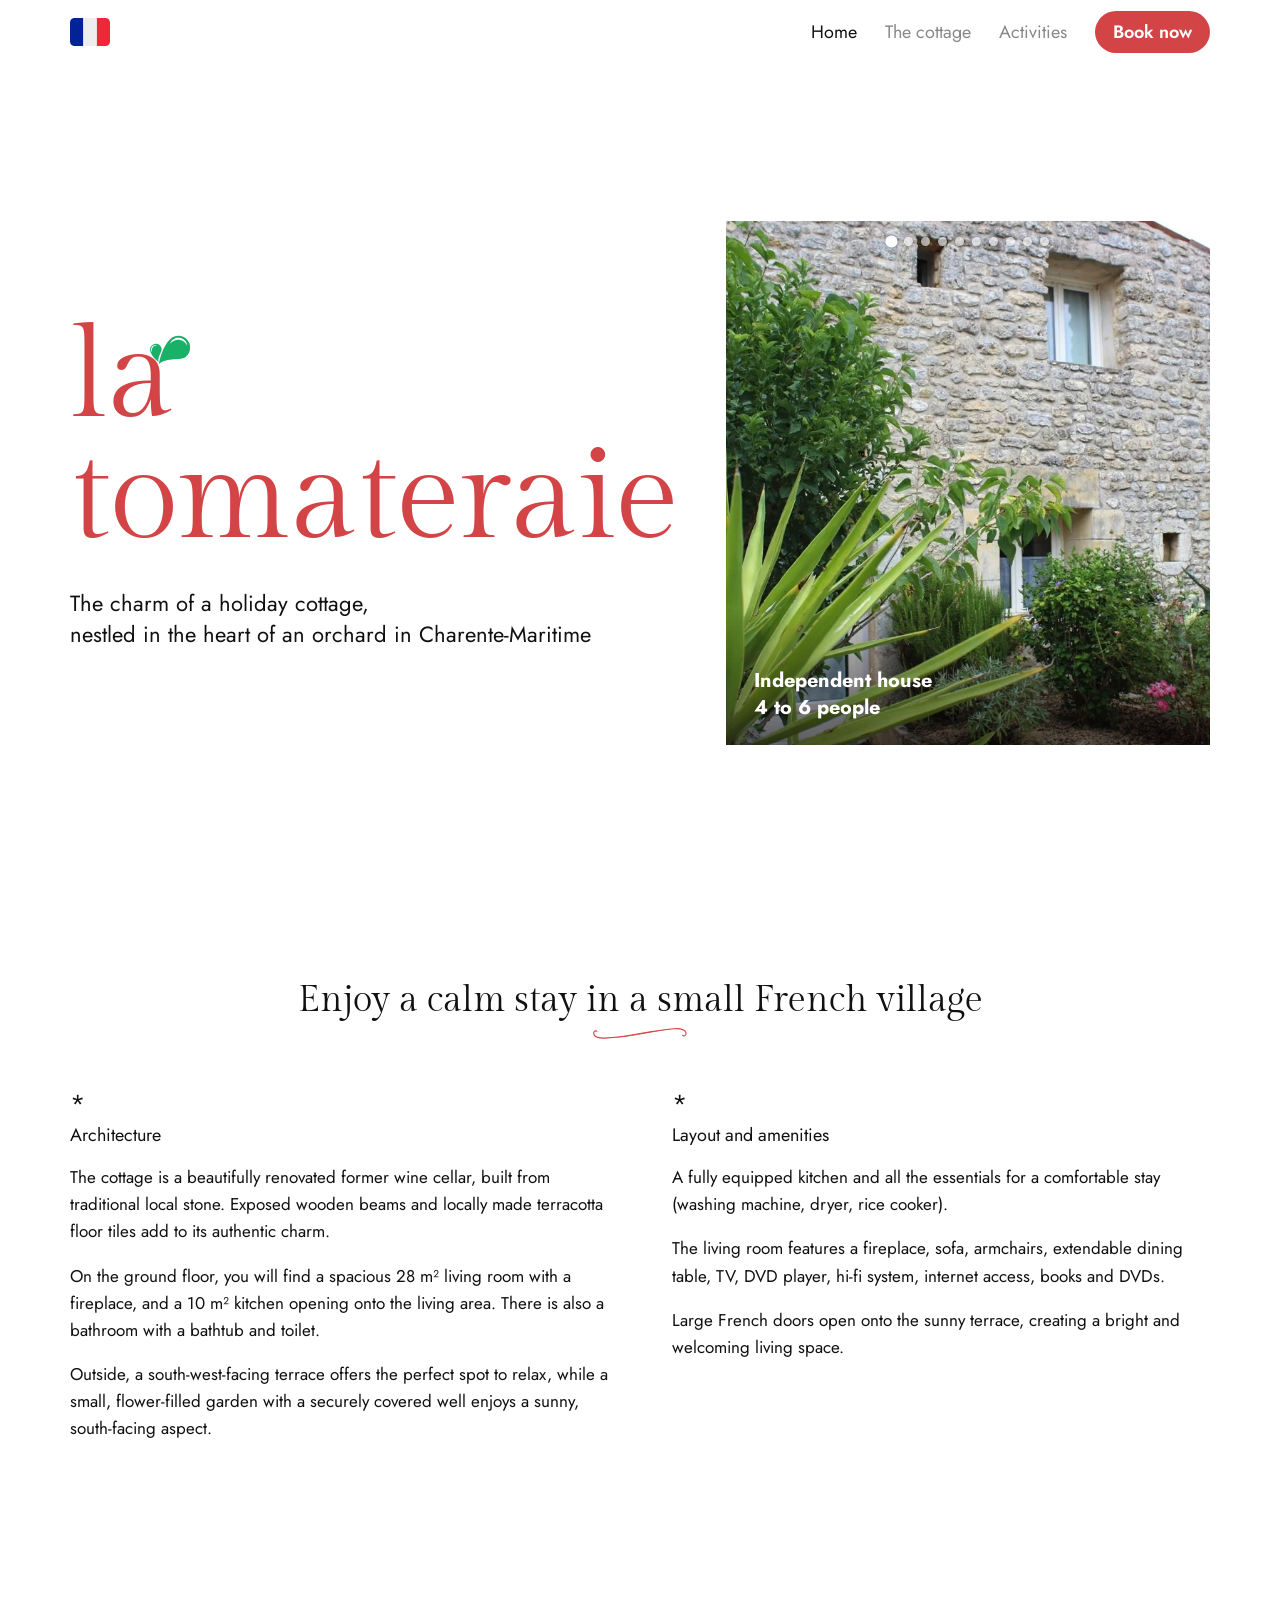
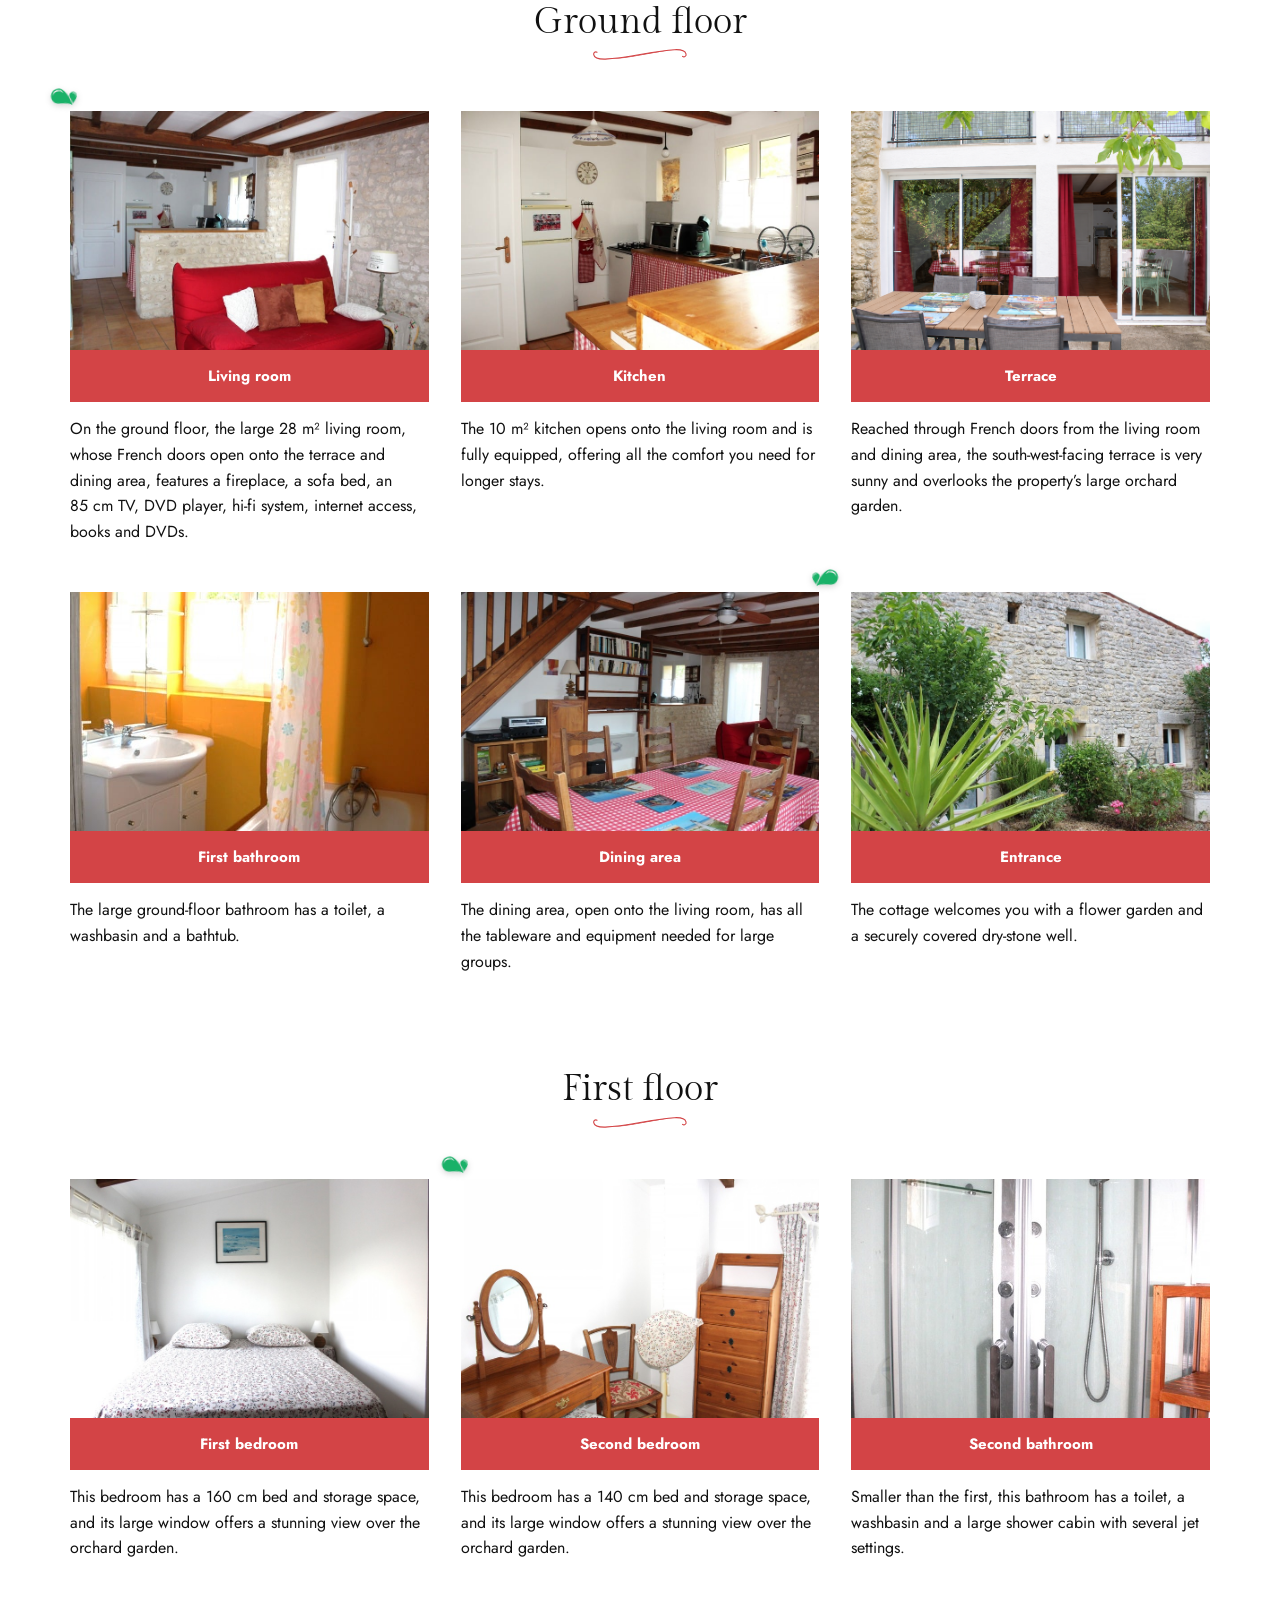
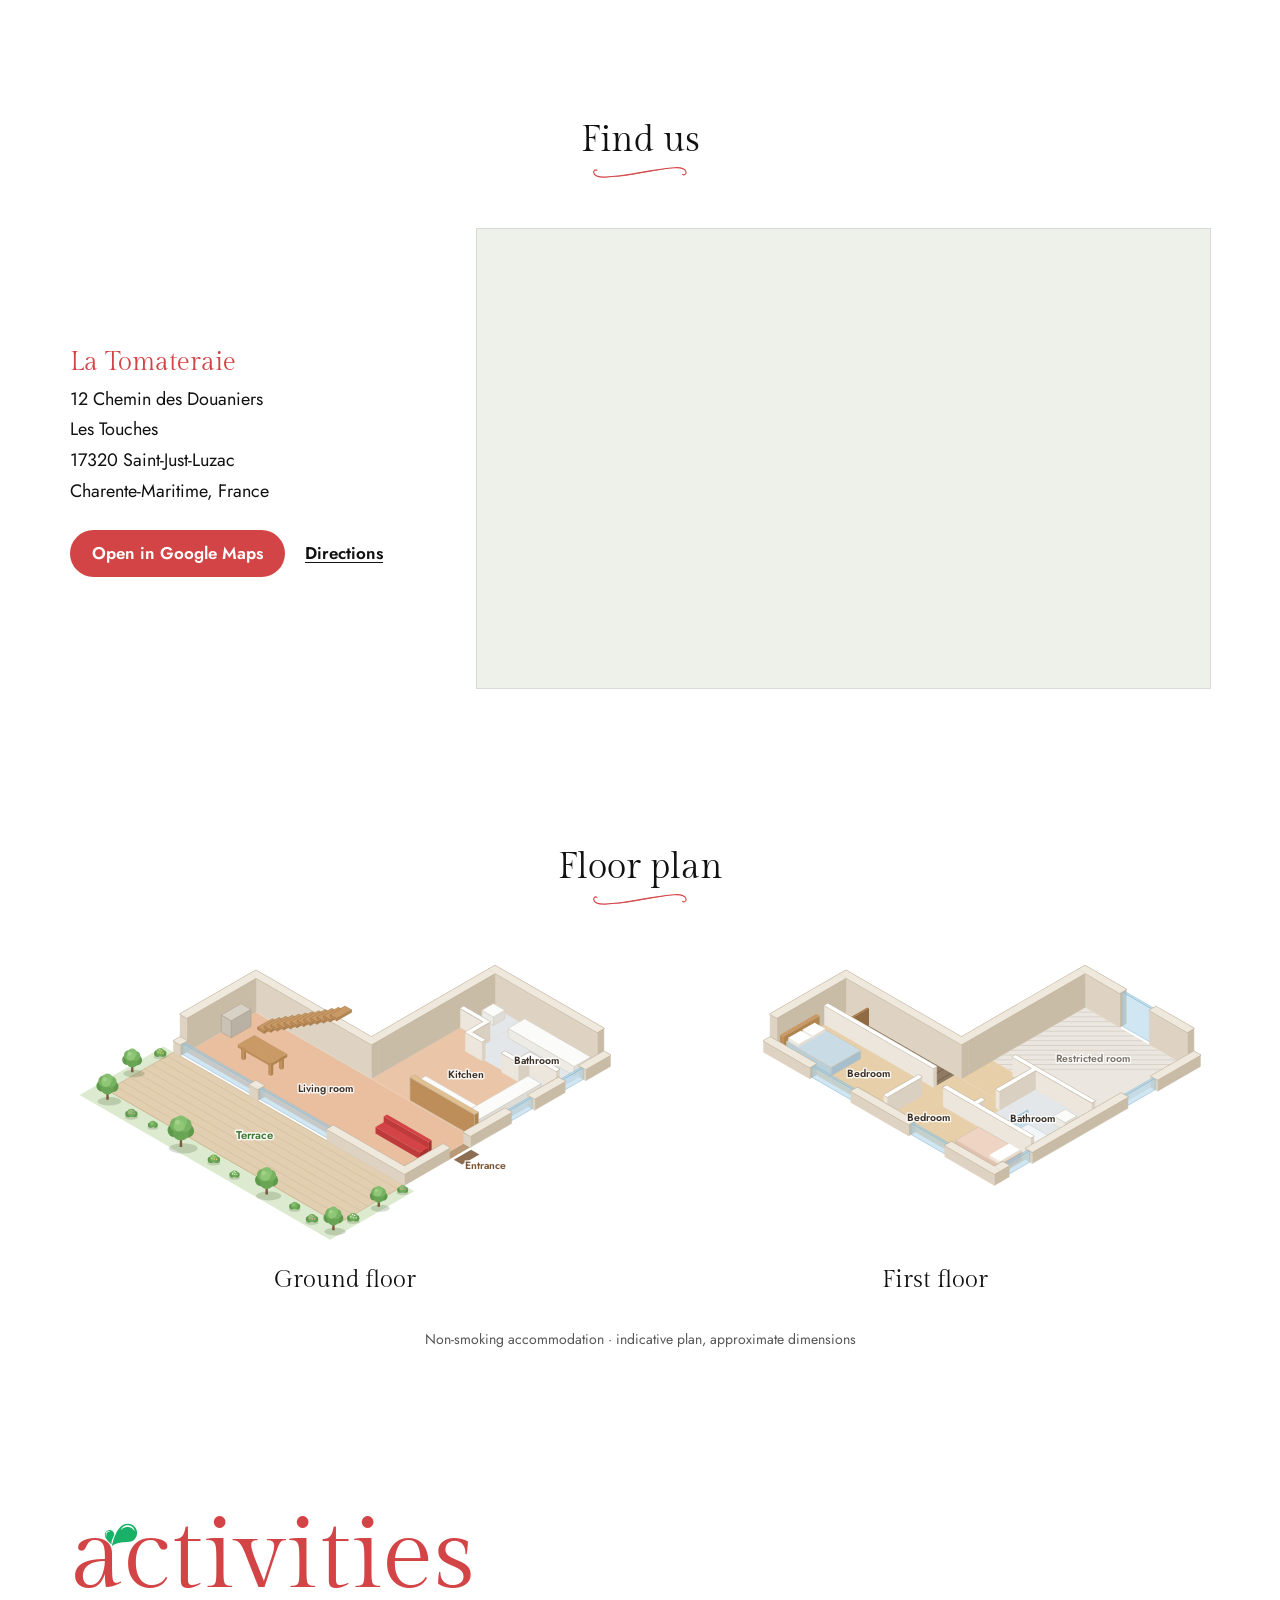
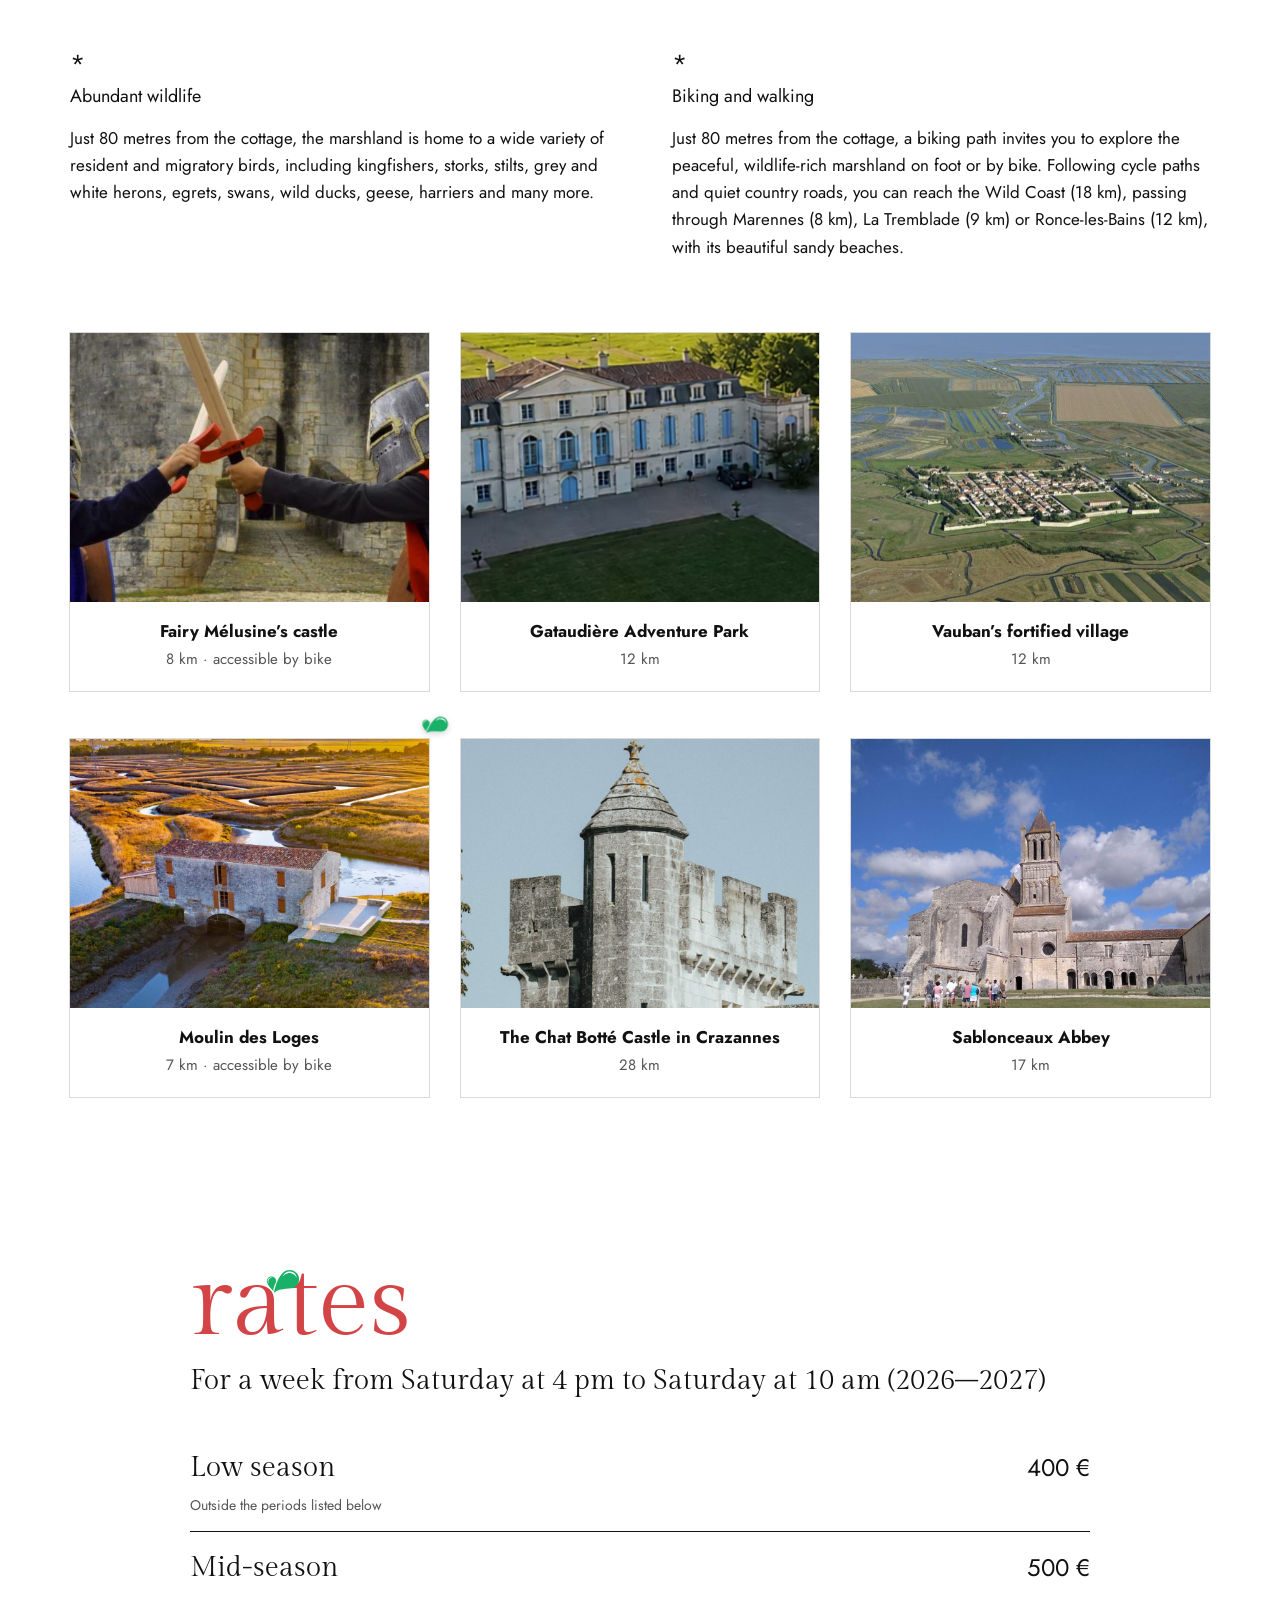
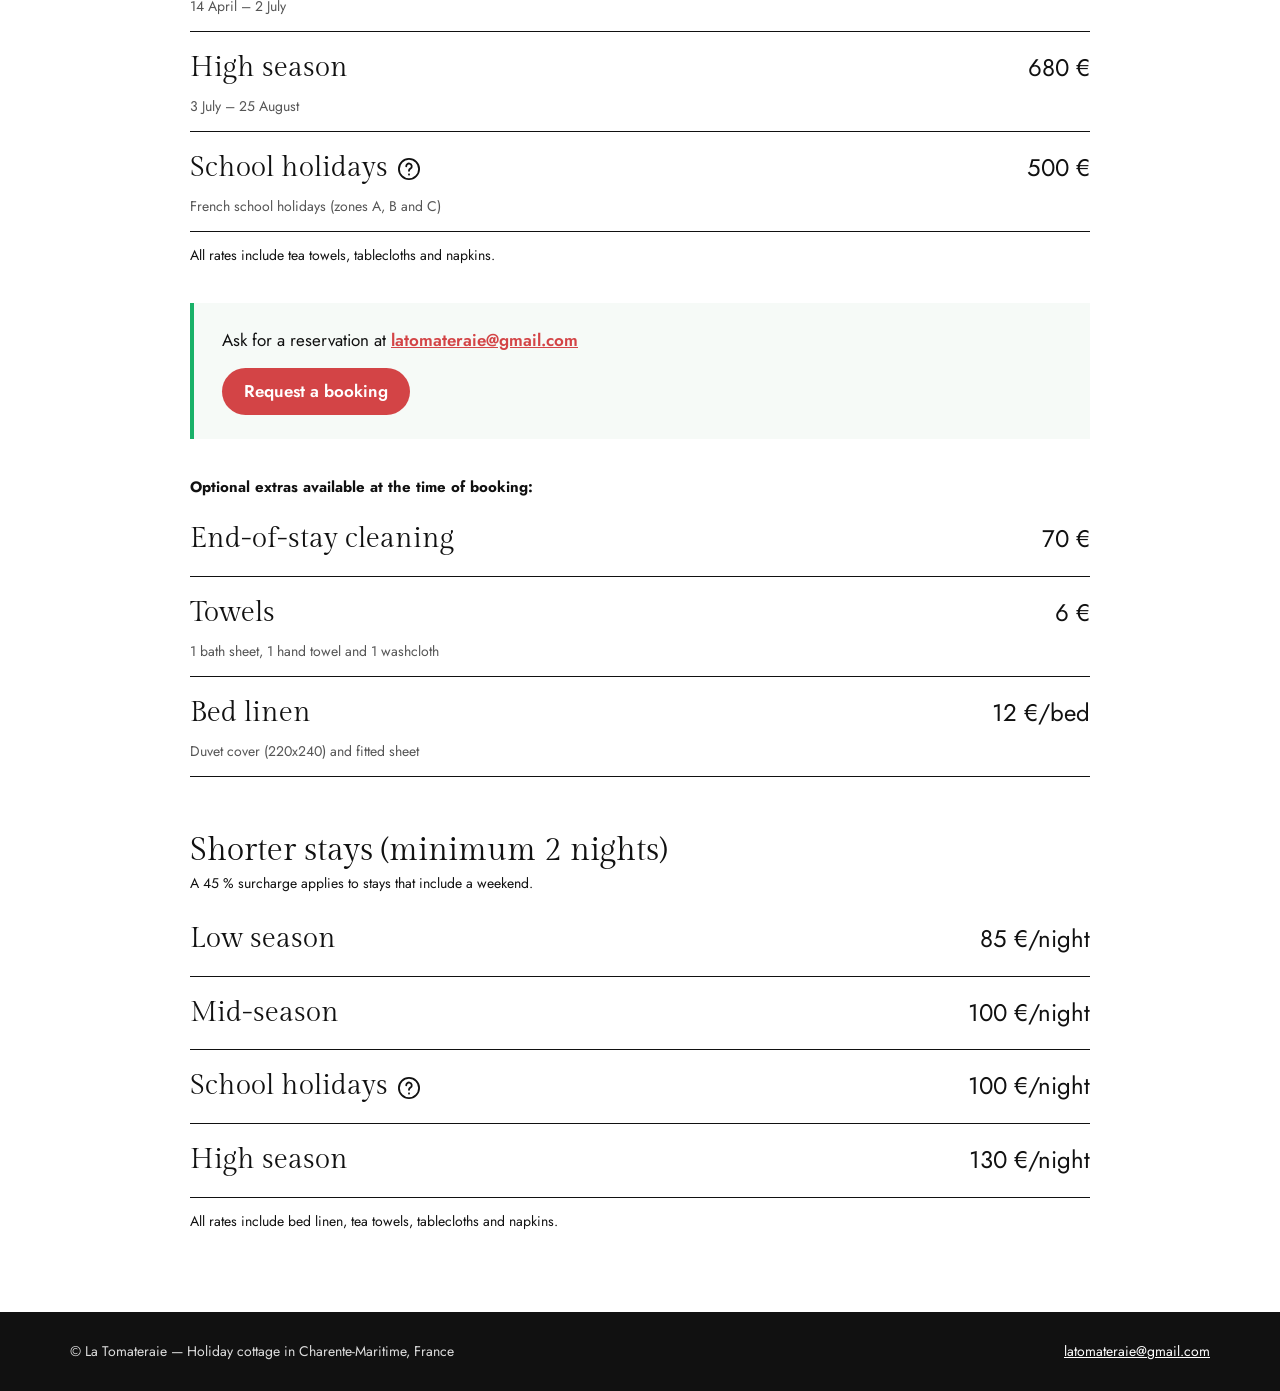
==== commit 265ee1d0: "add map" ====
--- a/en/index.html
+++ b/en/index.html
@@ -154,6 +154,31 @@
             </figure>
             <p>Smaller than the first, this bathroom has a toilet, a washbasin and a large shower cabin with several jet settings.</p>
           </article>
+        </div>
+      </div>
+    </div>
+  </section>
+
+  <!-- ========== Find us ========== -->
+  <section class="acces" id="find-us">
+    <div class="conteneur">
+      <h2 class="titre-section">Find us</h2>
+      <div class="acces-grille">
+        <div class="acces-infos">
+          <address>
+            <strong>La Tomateraie</strong><br>
+            12 Chemin des Douaniers<br>
+            Les Touches<br>
+            17320 Saint-Just-Luzac<br>
+            Charente-Maritime, France
+          </address>
+          <p class="acces-boutons">
+            <a class="bouton" href="https://www.google.com/maps/search/?api=1&amp;query=12%20Chemin%20des%20Douaniers%2C%20Les%20Touches%2C%2017320%20Saint-Just-Luzac%2C%20France" target="_blank" rel="noopener">Open in Google Maps<span class="visually-hidden"> (opens in a new tab)</span></a>
+            <a class="lien-itineraire" href="https://www.google.com/maps/dir/?api=1&amp;destination=45.7806107%2C-1.0243104" target="_blank" rel="noopener">Directions<span class="visually-hidden"> (opens in a new tab)</span></a>
+          </p>
+        </div>
+        <div class="acces-carte">
+          <iframe src="https://www.openstreetmap.org/export/embed.html?bbox=-1.03831%2C45.77361%2C-1.01031%2C45.78761&amp;layer=mapnik&amp;marker=45.7806107%2C-1.0243104" title="Map: location of La Tomateraie holiday cottage" loading="lazy" referrerpolicy="no-referrer"></iframe>
         </div>
       </div>
     </div>
--- a/assets/css/style.css
+++ b/assets/css/style.css
@@ -39,6 +39,8 @@
 
 *, *::before, *::after { box-sizing: border-box; }
 html { scroll-behavior: smooth; scroll-padding-top: 70px; }
+/* les décorations qui débordent (feuilles) ne doivent jamais créer de défilement horizontal */
+html, body { overflow-x: clip; }
 body {
   margin: 0;
   font-family: var(--sans);
@@ -270,6 +272,26 @@
 .visually-hidden {
   position: absolute; width: 1px; height: 1px; padding: 0; margin: -1px;
   overflow: hidden; clip: rect(0 0 0 0); white-space: nowrap; border: 0;
+}
+
+/* ---------- Accès / carte ---------- */
+.acces-grille { display: grid; grid-template-columns: 1fr 2fr; gap: 40px; align-items: center; }
+.acces-infos address { font-style: normal; font-size: 18px; line-height: 1.7; }
+.acces-infos strong { font-family: var(--serif); font-weight: 400; font-size: 26px; color: var(--rouge); }
+.acces-boutons { display: flex; flex-wrap: wrap; align-items: center; gap: 12px 20px; margin: 24px 0 0; }
+.acces-boutons .bouton { margin-top: 0; }
+.lien-itineraire { color: var(--texte); font-weight: 600; text-underline-offset: 3px; }
+.lien-itineraire:hover { color: var(--rouge); }
+.acces-carte {
+  position: relative; aspect-ratio: 16 / 10; overflow: hidden;
+  background: #eef1ea; box-shadow: 0 0 0 1px var(--ligne);
+}
+.acces-carte iframe { position: absolute; inset: 0; display: block; width: 100%; height: 100%; border: 0; }
+@media (max-width: 900px) {
+  .acces-grille { grid-template-columns: 1fr; gap: 28px; }
+  .coin-haut-droit::after { right: -14px; }
+  .coin-haut-gauche::after { left: -14px; }
+  .acces-carte { aspect-ratio: 4 / 3; }
 }
 
 /* ---------- Tarifs ---------- */
